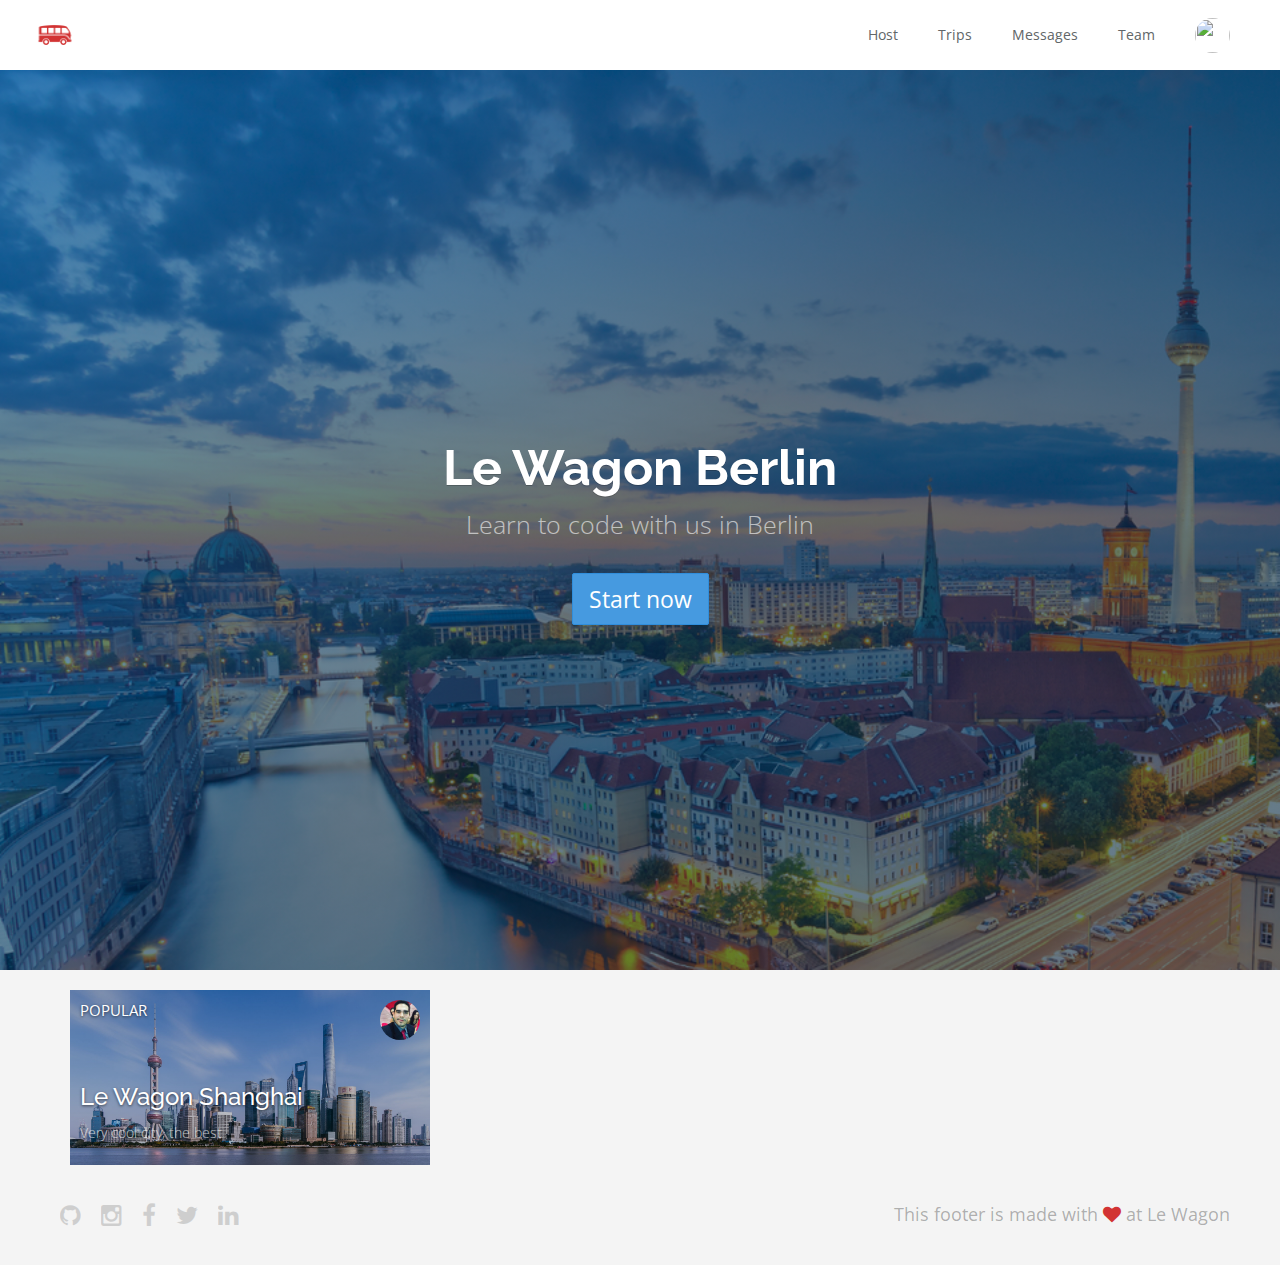
==== index.html @ 36b6e7e4 "Automated commit at 2018-03-19 16:22:30 UTC by middleman-deploy 2.0.0-alpha" ====
<!doctype html>
<html>
  <head>
    <meta charset="utf-8">
    <meta http-equiv="x-ua-compatible" content="ie=edge">
    <meta name="viewport"
          content="width=device-width, initial-scale=1, shrink-to-fit=no">
    <!-- Use the title from a page's frontmatter if it has one -->
    <title>Le Wagon - Middleman</title>
    <link href="stylesheets/application-3d5e35a4.css" rel="stylesheet" />
    <script src="javascripts/application-93de88c9.js"></script>
    <link href="images/favicon-f15af148.png" rel="icon" type="image/png" />
  </head>
  <body>
    <div class="navbar-wagon">
  <!-- Logo -->
  <a href="/" class="navbar-wagon-brand">
    <img src="images/logo-acc9c0ec.png" alt="logo" />
  </a>

  <!-- Right Navigation -->
  <div class="navbar-wagon-right hidden-xs hidden-sm">

    <a href="host.html" class="navbar-wagon-item navbar-wagon-link">Host</a>
    <a href="trips.html" class="navbar-wagon-item navbar-wagon-link">Trips</a>
    <a href="messages.html" class="navbar-wagon-item navbar-wagon-link">Messages</a>
    <a href="team.html" class="navbar-wagon-item navbar-wagon-link">Team</a>


    <!-- Profile picture with dropdown list -->
    <div class="navbar-wagon-item">
      <div class="dropdown">
        <img src="https://kitt.lewagon.com/placeholder/users/ssaunier" class="avatar dropdown-toggle" id="navbar-wagon-menu" data-toggle="dropdown">
        <ul class="dropdown-menu dropdown-menu-right navbar-wagon-dropdown-menu">
          <li><a href="#">Profile</a></li>
          <li><a href="#">Dashboard</a></li>
          <li><a href="#">Log Out</a></li>
        </ul>
      </div>
    </div>
  </div>

  <!-- Dropdown appearing on mobile only -->
  <div class="navbar-wagon-item hidden-md hidden-lg">
    <div class="dropdown">
      <i class="fa fa-bars dropdown-toggle" data-toggle="dropdown"></i>
      <ul class="dropdown-menu dropdown-menu-right navbar-wagon-dropdown-menu">
        <li><a href="host.html">Host</a></li>
        <li><a href="trips.html">Trips</a></li>
        <li><a href="messages.html">Messagese</a></li>
        <li><a href="team.html">Team</a></li>
      </ul>
    </div>
  </div>
</div>


    <!-- <div id="home">
  <div class="home-content">
    <img src="images/logo-acc9c0ec.png" width="200" alt="Logo" />
    <p>
      Middleman is now running!
    </p>
    <p class="about">
      <a href="about.html">More about this template</a>
    </p>
  </div>
</div> -->

<div class="banner" style="background-image: linear-gradient(-225deg, rgba(0,101,168,0.6) 0%, rgba(0,36,61,0.6) 50%), url(images/berlin-385bf3e8.jpeg);">
  <div class="banner-content">
    <h1>Le Wagon Berlin</h1>
    <p>Learn to code with us in Berlin</p>
    <a class="btn btn-primary btn-lg">Start now</a>
  </div>
</div>


<div class="container">
  <div class="row">
    <div class="col-xs-12 col-sm-4">
      <!-- insert <div class="card"> -->
        <div class="card" style="background-image: linear-gradient(rgba(0,0,0,0.3), rgba(0,0,0,0.2)), url(images/shanghai-4f4babae.jpeg);">
          <div class="card-category">Popular</div>
          <div class="card-description">
            <h2>Le Wagon Shanghai</h2>
            <p>Very cool city, the best</p>
          </div>
          <img src="images/allan-ed77f5d7.jpeg" class="card-user" alt="Allan" />
          <a class="card-link" href="#" ></a>
        </div>


      </div>

        </div>
      </div>


    <div class="footer">
  <div class="footer-links">
    <a href="#"><i class="fa fa-github"></i></a>
    <a href="#"><i class="fa fa-instagram"></i></a>
    <a href="#"><i class="fa fa-facebook"></i></a>
    <a href="#"><i class="fa fa-twitter"></i></a>
    <a href="#"><i class="fa fa-linkedin"></i></a>
  </div>
  <div class="footer-copyright">
    This footer is made with <i class="fa fa-heart"></i> at Le Wagon
  </div>
</div>


  </body>
</html>
---- stylesheets/application-3d5e35a4.css ----
@import url("https://fonts.googleapis.com/css?family=Open+Sans:400,300,700|Raleway:400,100,300,700,500");/*!
 * Bootstrap v3.3.7 (http://getbootstrap.com)
 * Copyright 2011-2016 Twitter, Inc.
 * Licensed under MIT (https://github.com/twbs/bootstrap/blob/master/LICENSE)
 *//*! normalize.css v3.0.3 | MIT License | github.com/necolas/normalize.css */html{font-family:sans-serif;-ms-text-size-adjust:100%;-webkit-text-size-adjust:100%}body{margin:0}article,aside,details,figcaption,figure,footer,header,hgroup,main,menu,nav,section,summary{display:block}audio,canvas,progress,video{display:inline-block;vertical-align:baseline}audio:not([controls]){display:none;height:0}[hidden],template{display:none}a{background-color:transparent}a:active,a:hover{outline:0}abbr[title]{border-bottom:1px dotted}b,strong{font-weight:bold}dfn{font-style:italic}h1{font-size:2em;margin:0.67em 0}mark{background:#ff0;color:#000}small{font-size:80%}sub,sup{font-size:75%;line-height:0;position:relative;vertical-align:baseline}sup{top:-0.5em}sub{bottom:-0.25em}img{border:0}svg:not(:root){overflow:hidden}figure{margin:1em 40px}hr{-webkit-box-sizing:content-box;box-sizing:content-box;height:0}pre{overflow:auto}code,kbd,pre,samp{font-family:monospace, monospace;font-size:1em}button,input,optgroup,select,textarea{color:inherit;font:inherit;margin:0}button{overflow:visible}button,select{text-transform:none}button,html input[type="button"],input[type="reset"],input[type="submit"]{-webkit-appearance:button;cursor:pointer}button[disabled],html input[disabled]{cursor:default}button::-moz-focus-inner,input::-moz-focus-inner{border:0;padding:0}input{line-height:normal}input[type="checkbox"],input[type="radio"]{-webkit-box-sizing:border-box;box-sizing:border-box;padding:0}input[type="number"]::-webkit-inner-spin-button,input[type="number"]::-webkit-outer-spin-button{height:auto}input[type="search"]{-webkit-appearance:textfield;-webkit-box-sizing:content-box;box-sizing:content-box}input[type="search"]::-webkit-search-cancel-button,input[type="search"]::-webkit-search-decoration{-webkit-appearance:none}fieldset{border:1px solid #c0c0c0;margin:0 2px;padding:0.35em 0.625em 0.75em}legend{border:0;padding:0}textarea{overflow:auto}optgroup{font-weight:bold}table{border-collapse:collapse;border-spacing:0}td,th{padding:0}/*! Source: https://github.com/h5bp/html5-boilerplate/blob/master/src/css/main.css */@media print{*,*:before,*:after{background:transparent !important;color:#000 !important;-webkit-box-shadow:none !important;box-shadow:none !important;text-shadow:none !important}a,a:visited{text-decoration:underline}a[href]:after{content:" (" attr(href) ")"}abbr[title]:after{content:" (" attr(title) ")"}a[href^="#"]:after,a[href^="javascript:"]:after{content:""}pre,blockquote{border:1px solid #999;page-break-inside:avoid}thead{display:table-header-group}tr,img{page-break-inside:avoid}img{max-width:100% !important}p,h2,h3{orphans:3;widows:3}h2,h3{page-break-after:avoid}.navbar{display:none}.btn>.caret,.dropup>.btn>.caret{border-top-color:#000 !important}.label{border:1px solid #000}.table{border-collapse:collapse !important}.table td,.table th{background-color:#fff !important}.table-bordered th,.table-bordered td{border:1px solid #ddd !important}}@font-face{font-family:'Glyphicons Halflings';src:url("../assets/bootstrap/glyphicons-halflings-regular-86b6f62b.eot");src:url("../assets/bootstrap/glyphicons-halflings-regular-86b6f62b.eot?#iefix") format("embedded-opentype"),url("../assets/bootstrap/glyphicons-halflings-regular-ca35b697.woff2") format("woff2"),url("../assets/bootstrap/glyphicons-halflings-regular-278e49a8.woff") format("woff"),url("../assets/bootstrap/glyphicons-halflings-regular-44bc1850.ttf") format("truetype"),url("../assets/bootstrap/glyphicons-halflings-regular-de51a849.svg#glyphicons_halflingsregular") format("svg")}.glyphicon{position:relative;top:1px;display:inline-block;font-family:'Glyphicons Halflings';font-style:normal;font-weight:normal;line-height:1;-webkit-font-smoothing:antialiased;-moz-osx-font-smoothing:grayscale}.glyphicon-asterisk:before{content:"\002a"}.glyphicon-plus:before{content:"\002b"}.glyphicon-euro:before,.glyphicon-eur:before{content:"\20ac"}.glyphicon-minus:before{content:"\2212"}.glyphicon-cloud:before{content:"\2601"}.glyphicon-envelope:before{content:"\2709"}.glyphicon-pencil:before{content:"\270f"}.glyphicon-glass:before{content:"\e001"}.glyphicon-music:before{content:"\e002"}.glyphicon-search:before{content:"\e003"}.glyphicon-heart:before{content:"\e005"}.glyphicon-star:before{content:"\e006"}.glyphicon-star-empty:before{content:"\e007"}.glyphicon-user:before{content:"\e008"}.glyphicon-film:before{content:"\e009"}.glyphicon-th-large:before{content:"\e010"}.glyphicon-th:before{content:"\e011"}.glyphicon-th-list:before{content:"\e012"}.glyphicon-ok:before{content:"\e013"}.glyphicon-remove:before{content:"\e014"}.glyphicon-zoom-in:before{content:"\e015"}.glyphicon-zoom-out:before{content:"\e016"}.glyphicon-off:before{content:"\e017"}.glyphicon-signal:before{content:"\e018"}.glyphicon-cog:before{content:"\e019"}.glyphicon-trash:before{content:"\e020"}.glyphicon-home:before{content:"\e021"}.glyphicon-file:before{content:"\e022"}.glyphicon-time:before{content:"\e023"}.glyphicon-road:before{content:"\e024"}.glyphicon-download-alt:before{content:"\e025"}.glyphicon-download:before{content:"\e026"}.glyphicon-upload:before{content:"\e027"}.glyphicon-inbox:before{content:"\e028"}.glyphicon-play-circle:before{content:"\e029"}.glyphicon-repeat:before{content:"\e030"}.glyphicon-refresh:before{content:"\e031"}.glyphicon-list-alt:before{content:"\e032"}.glyphicon-lock:before{content:"\e033"}.glyphicon-flag:before{content:"\e034"}.glyphicon-headphones:before{content:"\e035"}.glyphicon-volume-off:before{content:"\e036"}.glyphicon-volume-down:before{content:"\e037"}.glyphicon-volume-up:before{content:"\e038"}.glyphicon-qrcode:before{content:"\e039"}.glyphicon-barcode:before{content:"\e040"}.glyphicon-tag:before{content:"\e041"}.glyphicon-tags:before{content:"\e042"}.glyphicon-book:before{content:"\e043"}.glyphicon-bookmark:before{content:"\e044"}.glyphicon-print:before{content:"\e045"}.glyphicon-camera:before{content:"\e046"}.glyphicon-font:before{content:"\e047"}.glyphicon-bold:before{content:"\e048"}.glyphicon-italic:before{content:"\e049"}.glyphicon-text-height:before{content:"\e050"}.glyphicon-text-width:before{content:"\e051"}.glyphicon-align-left:before{content:"\e052"}.glyphicon-align-center:before{content:"\e053"}.glyphicon-align-right:before{content:"\e054"}.glyphicon-align-justify:before{content:"\e055"}.glyphicon-list:before{content:"\e056"}.glyphicon-indent-left:before{content:"\e057"}.glyphicon-indent-right:before{content:"\e058"}.glyphicon-facetime-video:before{content:"\e059"}.glyphicon-picture:before{content:"\e060"}.glyphicon-map-marker:before{content:"\e062"}.glyphicon-adjust:before{content:"\e063"}.glyphicon-tint:before{content:"\e064"}.glyphicon-edit:before{content:"\e065"}.glyphicon-share:before{content:"\e066"}.glyphicon-check:before{content:"\e067"}.glyphicon-move:before{content:"\e068"}.glyphicon-step-backward:before{content:"\e069"}.glyphicon-fast-backward:before{content:"\e070"}.glyphicon-backward:before{content:"\e071"}.glyphicon-play:before{content:"\e072"}.glyphicon-pause:before{content:"\e073"}.glyphicon-stop:before{content:"\e074"}.glyphicon-forward:before{content:"\e075"}.glyphicon-fast-forward:before{content:"\e076"}.glyphicon-step-forward:before{content:"\e077"}.glyphicon-eject:before{content:"\e078"}.glyphicon-chevron-left:before{content:"\e079"}.glyphicon-chevron-right:before{content:"\e080"}.glyphicon-plus-sign:before{content:"\e081"}.glyphicon-minus-sign:before{content:"\e082"}.glyphicon-remove-sign:before{content:"\e083"}.glyphicon-ok-sign:before{content:"\e084"}.glyphicon-question-sign:before{content:"\e085"}.glyphicon-info-sign:before{content:"\e086"}.glyphicon-screenshot:before{content:"\e087"}.glyphicon-remove-circle:before{content:"\e088"}.glyphicon-ok-circle:before{content:"\e089"}.glyphicon-ban-circle:before{content:"\e090"}.glyphicon-arrow-left:before{content:"\e091"}.glyphicon-arrow-right:before{content:"\e092"}.glyphicon-arrow-up:before{content:"\e093"}.glyphicon-arrow-down:before{content:"\e094"}.glyphicon-share-alt:before{content:"\e095"}.glyphicon-resize-full:before{content:"\e096"}.glyphicon-resize-small:before{content:"\e097"}.glyphicon-exclamation-sign:before{content:"\e101"}.glyphicon-gift:before{content:"\e102"}.glyphicon-leaf:before{content:"\e103"}.glyphicon-fire:before{content:"\e104"}.glyphicon-eye-open:before{content:"\e105"}.glyphicon-eye-close:before{content:"\e106"}.glyphicon-warning-sign:before{content:"\e107"}.glyphicon-plane:before{content:"\e108"}.glyphicon-calendar:before{content:"\e109"}.glyphicon-random:before{content:"\e110"}.glyphicon-comment:before{content:"\e111"}.glyphicon-magnet:before{content:"\e112"}.glyphicon-chevron-up:before{content:"\e113"}.glyphicon-chevron-down:before{content:"\e114"}.glyphicon-retweet:before{content:"\e115"}.glyphicon-shopping-cart:before{content:"\e116"}.glyphicon-folder-close:before{content:"\e117"}.glyphicon-folder-open:before{content:"\e118"}.glyphicon-resize-vertical:before{content:"\e119"}.glyphicon-resize-horizontal:before{content:"\e120"}.glyphicon-hdd:before{content:"\e121"}.glyphicon-bullhorn:before{content:"\e122"}.glyphicon-bell:before{content:"\e123"}.glyphicon-certificate:before{content:"\e124"}.glyphicon-thumbs-up:before{content:"\e125"}.glyphicon-thumbs-down:before{content:"\e126"}.glyphicon-hand-right:before{content:"\e127"}.glyphicon-hand-left:before{content:"\e128"}.glyphicon-hand-up:before{content:"\e129"}.glyphicon-hand-down:before{content:"\e130"}.glyphicon-circle-arrow-right:before{content:"\e131"}.glyphicon-circle-arrow-left:before{content:"\e132"}.glyphicon-circle-arrow-up:before{content:"\e133"}.glyphicon-circle-arrow-down:before{content:"\e134"}.glyphicon-globe:before{content:"\e135"}.glyphicon-wrench:before{content:"\e136"}.glyphicon-tasks:before{content:"\e137"}.glyphicon-filter:before{content:"\e138"}.glyphicon-briefcase:before{content:"\e139"}.glyphicon-fullscreen:before{content:"\e140"}.glyphicon-dashboard:before{content:"\e141"}.glyphicon-paperclip:before{content:"\e142"}.glyphicon-heart-empty:before{content:"\e143"}.glyphicon-link:before{content:"\e144"}.glyphicon-phone:before{content:"\e145"}.glyphicon-pushpin:before{content:"\e146"}.glyphicon-usd:before{content:"\e148"}.glyphicon-gbp:before{content:"\e149"}.glyphicon-sort:before{content:"\e150"}.glyphicon-sort-by-alphabet:before{content:"\e151"}.glyphicon-sort-by-alphabet-alt:before{content:"\e152"}.glyphicon-sort-by-order:before{content:"\e153"}.glyphicon-sort-by-order-alt:before{content:"\e154"}.glyphicon-sort-by-attributes:before{content:"\e155"}.glyphicon-sort-by-attributes-alt:before{content:"\e156"}.glyphicon-unchecked:before{content:"\e157"}.glyphicon-expand:before{content:"\e158"}.glyphicon-collapse-down:before{content:"\e159"}.glyphicon-collapse-up:before{content:"\e160"}.glyphicon-log-in:before{content:"\e161"}.glyphicon-flash:before{content:"\e162"}.glyphicon-log-out:before{content:"\e163"}.glyphicon-new-window:before{content:"\e164"}.glyphicon-record:before{content:"\e165"}.glyphicon-save:before{content:"\e166"}.glyphicon-open:before{content:"\e167"}.glyphicon-saved:before{content:"\e168"}.glyphicon-import:before{content:"\e169"}.glyphicon-export:before{content:"\e170"}.glyphicon-send:before{content:"\e171"}.glyphicon-floppy-disk:before{content:"\e172"}.glyphicon-floppy-saved:before{content:"\e173"}.glyphicon-floppy-remove:before{content:"\e174"}.glyphicon-floppy-save:before{content:"\e175"}.glyphicon-floppy-open:before{content:"\e176"}.glyphicon-credit-card:before{content:"\e177"}.glyphicon-transfer:before{content:"\e178"}.glyphicon-cutlery:before{content:"\e179"}.glyphicon-header:before{content:"\e180"}.glyphicon-compressed:before{content:"\e181"}.glyphicon-earphone:before{content:"\e182"}.glyphicon-phone-alt:before{content:"\e183"}.glyphicon-tower:before{content:"\e184"}.glyphicon-stats:before{content:"\e185"}.glyphicon-sd-video:before{content:"\e186"}.glyphicon-hd-video:before{content:"\e187"}.glyphicon-subtitles:before{content:"\e188"}.glyphicon-sound-stereo:before{content:"\e189"}.glyphicon-sound-dolby:before{content:"\e190"}.glyphicon-sound-5-1:before{content:"\e191"}.glyphicon-sound-6-1:before{content:"\e192"}.glyphicon-sound-7-1:before{content:"\e193"}.glyphicon-copyright-mark:before{content:"\e194"}.glyphicon-registration-mark:before{content:"\e195"}.glyphicon-cloud-download:before{content:"\e197"}.glyphicon-cloud-upload:before{content:"\e198"}.glyphicon-tree-conifer:before{content:"\e199"}.glyphicon-tree-deciduous:before{content:"\e200"}.glyphicon-cd:before{content:"\e201"}.glyphicon-save-file:before{content:"\e202"}.glyphicon-open-file:before{content:"\e203"}.glyphicon-level-up:before{content:"\e204"}.glyphicon-copy:before{content:"\e205"}.glyphicon-paste:before{content:"\e206"}.glyphicon-alert:before{content:"\e209"}.glyphicon-equalizer:before{content:"\e210"}.glyphicon-king:before{content:"\e211"}.glyphicon-queen:before{content:"\e212"}.glyphicon-pawn:before{content:"\e213"}.glyphicon-bishop:before{content:"\e214"}.glyphicon-knight:before{content:"\e215"}.glyphicon-baby-formula:before{content:"\e216"}.glyphicon-tent:before{content:"\26fa"}.glyphicon-blackboard:before{content:"\e218"}.glyphicon-bed:before{content:"\e219"}.glyphicon-apple:before{content:"\f8ff"}.glyphicon-erase:before{content:"\e221"}.glyphicon-hourglass:before{content:"\231b"}.glyphicon-lamp:before{content:"\e223"}.glyphicon-duplicate:before{content:"\e224"}.glyphicon-piggy-bank:before{content:"\e225"}.glyphicon-scissors:before{content:"\e226"}.glyphicon-bitcoin:before{content:"\e227"}.glyphicon-btc:before{content:"\e227"}.glyphicon-xbt:before{content:"\e227"}.glyphicon-yen:before{content:"\00a5"}.glyphicon-jpy:before{content:"\00a5"}.glyphicon-ruble:before{content:"\20bd"}.glyphicon-rub:before{content:"\20bd"}.glyphicon-scale:before{content:"\e230"}.glyphicon-ice-lolly:before{content:"\e231"}.glyphicon-ice-lolly-tasted:before{content:"\e232"}.glyphicon-education:before{content:"\e233"}.glyphicon-option-horizontal:before{content:"\e234"}.glyphicon-option-vertical:before{content:"\e235"}.glyphicon-menu-hamburger:before{content:"\e236"}.glyphicon-modal-window:before{content:"\e237"}.glyphicon-oil:before{content:"\e238"}.glyphicon-grain:before{content:"\e239"}.glyphicon-sunglasses:before{content:"\e240"}.glyphicon-text-size:before{content:"\e241"}.glyphicon-text-color:before{content:"\e242"}.glyphicon-text-background:before{content:"\e243"}.glyphicon-object-align-top:before{content:"\e244"}.glyphicon-object-align-bottom:before{content:"\e245"}.glyphicon-object-align-horizontal:before{content:"\e246"}.glyphicon-object-align-left:before{content:"\e247"}.glyphicon-object-align-vertical:before{content:"\e248"}.glyphicon-object-align-right:before{content:"\e249"}.glyphicon-triangle-right:before{content:"\e250"}.glyphicon-triangle-left:before{content:"\e251"}.glyphicon-triangle-bottom:before{content:"\e252"}.glyphicon-triangle-top:before{content:"\e253"}.glyphicon-console:before{content:"\e254"}.glyphicon-superscript:before{content:"\e255"}.glyphicon-subscript:before{content:"\e256"}.glyphicon-menu-left:before{content:"\e257"}.glyphicon-menu-right:before{content:"\e258"}.glyphicon-menu-down:before{content:"\e259"}.glyphicon-menu-up:before{content:"\e260"}*{-webkit-box-sizing:border-box;box-sizing:border-box}*:before,*:after{-webkit-box-sizing:border-box;box-sizing:border-box}html{font-size:10px;-webkit-tap-highlight-color:transparent}body{font-family:"Open Sans", "Helvetica", "sans-serif";font-size:18px;line-height:1.42857143;color:#333333;background-color:#F4F4F4}input,button,select,textarea{font-family:inherit;font-size:inherit;line-height:inherit}a{color:#469AE0;text-decoration:none}a:hover,a:focus{color:#1f74ba;text-decoration:underline}a:focus{outline:5px auto -webkit-focus-ring-color;outline-offset:-2px}figure{margin:0}img{vertical-align:middle}.img-responsive{display:block;max-width:100%;height:auto}.img-rounded{border-radius:2px}.img-thumbnail{padding:4px;line-height:1.42857143;background-color:#F4F4F4;border:1px solid #ddd;border-radius:2px;-webkit-transition:all 0.2s ease-in-out;transition:all 0.2s ease-in-out;display:inline-block;max-width:100%;height:auto}.img-circle{border-radius:50%}hr{margin-top:25px;margin-bottom:25px;border:0;border-top:1px solid #eeeeee}.sr-only{position:absolute;width:1px;height:1px;margin:-1px;padding:0;overflow:hidden;clip:rect(0, 0, 0, 0);border:0}.sr-only-focusable:active,.sr-only-focusable:focus{position:static;width:auto;height:auto;margin:0;overflow:visible;clip:auto}[role="button"]{cursor:pointer}h1,h2,h3,h4,h5,h6,.h1,.h2,.h3,.h4,.h5,.h6{font-family:"Raleway", "Helvetica", "sans-serif";font-weight:500;line-height:1.1;color:inherit}h1 small,h1 .small,h2 small,h2 .small,h3 small,h3 .small,h4 small,h4 .small,h5 small,h5 .small,h6 small,h6 .small,.h1 small,.h1 .small,.h2 small,.h2 .small,.h3 small,.h3 .small,.h4 small,.h4 .small,.h5 small,.h5 .small,.h6 small,.h6 .small{font-weight:normal;line-height:1;color:#777777}h1,.h1,h2,.h2,h3,.h3{margin-top:25px;margin-bottom:12.5px}h1 small,h1 .small,.h1 small,.h1 .small,h2 small,h2 .small,.h2 small,.h2 .small,h3 small,h3 .small,.h3 small,.h3 .small{font-size:65%}h4,.h4,h5,.h5,h6,.h6{margin-top:12.5px;margin-bottom:12.5px}h4 small,h4 .small,.h4 small,.h4 .small,h5 small,h5 .small,.h5 small,.h5 .small,h6 small,h6 .small,.h6 small,.h6 .small{font-size:75%}h1,.h1{font-size:46px}h2,.h2{font-size:38px}h3,.h3{font-size:31px}h4,.h4{font-size:23px}h5,.h5{font-size:18px}h6,.h6{font-size:16px}p{margin:0 0 12.5px}.lead{margin-bottom:25px;font-size:20px;font-weight:300;line-height:1.4}@media (min-width: 768px){.lead{font-size:27px}}small,.small{font-size:88%}mark,.mark{background-color:#fcf8e3;padding:.2em}.text-left{text-align:left}.text-right{text-align:right}.text-center{text-align:center}.text-justify{text-align:justify}.text-nowrap{white-space:nowrap}.text-lowercase{text-transform:lowercase}.text-uppercase,.initialism{text-transform:uppercase}.text-capitalize{text-transform:capitalize}.text-muted{color:#777777}.text-primary{color:#469AE0}a.text-primary:hover,a.text-primary:focus{color:#2381d0}.text-success{color:#3c763d}a.text-success:hover,a.text-success:focus{color:#2b542c}.text-info{color:#31708f}a.text-info:hover,a.text-info:focus{color:#245269}.text-warning{color:#8a6d3b}a.text-warning:hover,a.text-warning:focus{color:#66512c}.text-danger{color:#a94442}a.text-danger:hover,a.text-danger:focus{color:#843534}.bg-primary{color:#fff}.bg-primary{background-color:#469AE0}a.bg-primary:hover,a.bg-primary:focus{background-color:#2381d0}.bg-success{background-color:#dff0d8}a.bg-success:hover,a.bg-success:focus{background-color:#c1e2b3}.bg-info{background-color:#d9edf7}a.bg-info:hover,a.bg-info:focus{background-color:#afd9ee}.bg-warning{background-color:#fcf8e3}a.bg-warning:hover,a.bg-warning:focus{background-color:#f7ecb5}.bg-danger{background-color:#f2dede}a.bg-danger:hover,a.bg-danger:focus{background-color:#e4b9b9}.page-header{padding-bottom:11.5px;margin:50px 0 25px;border-bottom:1px solid #eeeeee}ul,ol{margin-top:0;margin-bottom:12.5px}ul ul,ul ol,ol ul,ol ol{margin-bottom:0}.list-unstyled{padding-left:0;list-style:none}.list-inline{padding-left:0;list-style:none;margin-left:-5px}.list-inline>li{display:inline-block;padding-left:5px;padding-right:5px}dl{margin-top:0;margin-bottom:25px}dt,dd{line-height:1.42857143}dt{font-weight:bold}dd{margin-left:0}.dl-horizontal dd:before,.dl-horizontal dd:after{content:" ";display:table}.dl-horizontal dd:after{clear:both}@media (min-width: 768px){.dl-horizontal dt{float:left;width:160px;clear:left;text-align:right;overflow:hidden;text-overflow:ellipsis;white-space:nowrap}.dl-horizontal dd{margin-left:180px}}abbr[title],abbr[data-original-title]{cursor:help;border-bottom:1px dotted #777777}.initialism{font-size:90%}blockquote{padding:12.5px 25px;margin:0 0 25px;font-size:22.5px;border-left:5px solid #eeeeee}blockquote p:last-child,blockquote ul:last-child,blockquote ol:last-child{margin-bottom:0}blockquote footer,blockquote small,blockquote .small{display:block;font-size:80%;line-height:1.42857143;color:#777777}blockquote footer:before,blockquote small:before,blockquote .small:before{content:'\2014 \00A0'}.blockquote-reverse,blockquote.pull-right{padding-right:15px;padding-left:0;border-right:5px solid #eeeeee;border-left:0;text-align:right}.blockquote-reverse footer:before,.blockquote-reverse small:before,.blockquote-reverse .small:before,blockquote.pull-right footer:before,blockquote.pull-right small:before,blockquote.pull-right .small:before{content:''}.blockquote-reverse footer:after,.blockquote-reverse small:after,.blockquote-reverse .small:after,blockquote.pull-right footer:after,blockquote.pull-right small:after,blockquote.pull-right .small:after{content:'\00A0 \2014'}address{margin-bottom:25px;font-style:normal;line-height:1.42857143}code,kbd,pre,samp{font-family:Menlo, Monaco, Consolas, "Courier New", monospace}code{padding:2px 4px;font-size:90%;color:#c7254e;background-color:#f9f2f4;border-radius:2px}kbd{padding:2px 4px;font-size:90%;color:#fff;background-color:#333;border-radius:2px;-webkit-box-shadow:inset 0 -1px 0 rgba(0,0,0,0.25);box-shadow:inset 0 -1px 0 rgba(0,0,0,0.25)}kbd kbd{padding:0;font-size:100%;font-weight:bold;-webkit-box-shadow:none;box-shadow:none}pre{display:block;padding:12px;margin:0 0 12.5px;font-size:17px;line-height:1.42857143;word-break:break-all;word-wrap:break-word;color:#333333;background-color:#f5f5f5;border:1px solid #ccc;border-radius:2px}pre code{padding:0;font-size:inherit;color:inherit;white-space:pre-wrap;background-color:transparent;border-radius:0}.pre-scrollable{max-height:340px;overflow-y:scroll}.container{margin-right:auto;margin-left:auto;padding-left:15px;padding-right:15px}.container:before,.container:after{content:" ";display:table}.container:after{clear:both}@media (min-width: 768px){.container{width:750px}}@media (min-width: 992px){.container{width:970px}}@media (min-width: 1200px){.container{width:1170px}}.container-fluid{margin-right:auto;margin-left:auto;padding-left:15px;padding-right:15px}.container-fluid:before,.container-fluid:after{content:" ";display:table}.container-fluid:after{clear:both}.row{margin-left:-15px;margin-right:-15px}.row:before,.row:after{content:" ";display:table}.row:after{clear:both}.col-xs-1,.col-sm-1,.col-md-1,.col-lg-1,.col-xs-2,.col-sm-2,.col-md-2,.col-lg-2,.col-xs-3,.col-sm-3,.col-md-3,.col-lg-3,.col-xs-4,.col-sm-4,.col-md-4,.col-lg-4,.col-xs-5,.col-sm-5,.col-md-5,.col-lg-5,.col-xs-6,.col-sm-6,.col-md-6,.col-lg-6,.col-xs-7,.col-sm-7,.col-md-7,.col-lg-7,.col-xs-8,.col-sm-8,.col-md-8,.col-lg-8,.col-xs-9,.col-sm-9,.col-md-9,.col-lg-9,.col-xs-10,.col-sm-10,.col-md-10,.col-lg-10,.col-xs-11,.col-sm-11,.col-md-11,.col-lg-11,.col-xs-12,.col-sm-12,.col-md-12,.col-lg-12{position:relative;min-height:1px;padding-left:15px;padding-right:15px}.col-xs-1,.col-xs-2,.col-xs-3,.col-xs-4,.col-xs-5,.col-xs-6,.col-xs-7,.col-xs-8,.col-xs-9,.col-xs-10,.col-xs-11,.col-xs-12{float:left}.col-xs-1{width:8.33333333%}.col-xs-2{width:16.66666667%}.col-xs-3{width:25%}.col-xs-4{width:33.33333333%}.col-xs-5{width:41.66666667%}.col-xs-6{width:50%}.col-xs-7{width:58.33333333%}.col-xs-8{width:66.66666667%}.col-xs-9{width:75%}.col-xs-10{width:83.33333333%}.col-xs-11{width:91.66666667%}.col-xs-12{width:100%}.col-xs-pull-0{right:auto}.col-xs-pull-1{right:8.33333333%}.col-xs-pull-2{right:16.66666667%}.col-xs-pull-3{right:25%}.col-xs-pull-4{right:33.33333333%}.col-xs-pull-5{right:41.66666667%}.col-xs-pull-6{right:50%}.col-xs-pull-7{right:58.33333333%}.col-xs-pull-8{right:66.66666667%}.col-xs-pull-9{right:75%}.col-xs-pull-10{right:83.33333333%}.col-xs-pull-11{right:91.66666667%}.col-xs-pull-12{right:100%}.col-xs-push-0{left:auto}.col-xs-push-1{left:8.33333333%}.col-xs-push-2{left:16.66666667%}.col-xs-push-3{left:25%}.col-xs-push-4{left:33.33333333%}.col-xs-push-5{left:41.66666667%}.col-xs-push-6{left:50%}.col-xs-push-7{left:58.33333333%}.col-xs-push-8{left:66.66666667%}.col-xs-push-9{left:75%}.col-xs-push-10{left:83.33333333%}.col-xs-push-11{left:91.66666667%}.col-xs-push-12{left:100%}.col-xs-offset-0{margin-left:0%}.col-xs-offset-1{margin-left:8.33333333%}.col-xs-offset-2{margin-left:16.66666667%}.col-xs-offset-3{margin-left:25%}.col-xs-offset-4{margin-left:33.33333333%}.col-xs-offset-5{margin-left:41.66666667%}.col-xs-offset-6{margin-left:50%}.col-xs-offset-7{margin-left:58.33333333%}.col-xs-offset-8{margin-left:66.66666667%}.col-xs-offset-9{margin-left:75%}.col-xs-offset-10{margin-left:83.33333333%}.col-xs-offset-11{margin-left:91.66666667%}.col-xs-offset-12{margin-left:100%}@media (min-width: 768px){.col-sm-1,.col-sm-2,.col-sm-3,.col-sm-4,.col-sm-5,.col-sm-6,.col-sm-7,.col-sm-8,.col-sm-9,.col-sm-10,.col-sm-11,.col-sm-12{float:left}.col-sm-1{width:8.33333333%}.col-sm-2{width:16.66666667%}.col-sm-3{width:25%}.col-sm-4{width:33.33333333%}.col-sm-5{width:41.66666667%}.col-sm-6{width:50%}.col-sm-7{width:58.33333333%}.col-sm-8{width:66.66666667%}.col-sm-9{width:75%}.col-sm-10{width:83.33333333%}.col-sm-11{width:91.66666667%}.col-sm-12{width:100%}.col-sm-pull-0{right:auto}.col-sm-pull-1{right:8.33333333%}.col-sm-pull-2{right:16.66666667%}.col-sm-pull-3{right:25%}.col-sm-pull-4{right:33.33333333%}.col-sm-pull-5{right:41.66666667%}.col-sm-pull-6{right:50%}.col-sm-pull-7{right:58.33333333%}.col-sm-pull-8{right:66.66666667%}.col-sm-pull-9{right:75%}.col-sm-pull-10{right:83.33333333%}.col-sm-pull-11{right:91.66666667%}.col-sm-pull-12{right:100%}.col-sm-push-0{left:auto}.col-sm-push-1{left:8.33333333%}.col-sm-push-2{left:16.66666667%}.col-sm-push-3{left:25%}.col-sm-push-4{left:33.33333333%}.col-sm-push-5{left:41.66666667%}.col-sm-push-6{left:50%}.col-sm-push-7{left:58.33333333%}.col-sm-push-8{left:66.66666667%}.col-sm-push-9{left:75%}.col-sm-push-10{left:83.33333333%}.col-sm-push-11{left:91.66666667%}.col-sm-push-12{left:100%}.col-sm-offset-0{margin-left:0%}.col-sm-offset-1{margin-left:8.33333333%}.col-sm-offset-2{margin-left:16.66666667%}.col-sm-offset-3{margin-left:25%}.col-sm-offset-4{margin-left:33.33333333%}.col-sm-offset-5{margin-left:41.66666667%}.col-sm-offset-6{margin-left:50%}.col-sm-offset-7{margin-left:58.33333333%}.col-sm-offset-8{margin-left:66.66666667%}.col-sm-offset-9{margin-left:75%}.col-sm-offset-10{margin-left:83.33333333%}.col-sm-offset-11{margin-left:91.66666667%}.col-sm-offset-12{margin-left:100%}}@media (min-width: 992px){.col-md-1,.col-md-2,.col-md-3,.col-md-4,.col-md-5,.col-md-6,.col-md-7,.col-md-8,.col-md-9,.col-md-10,.col-md-11,.col-md-12{float:left}.col-md-1{width:8.33333333%}.col-md-2{width:16.66666667%}.col-md-3{width:25%}.col-md-4{width:33.33333333%}.col-md-5{width:41.66666667%}.col-md-6{width:50%}.col-md-7{width:58.33333333%}.col-md-8{width:66.66666667%}.col-md-9{width:75%}.col-md-10{width:83.33333333%}.col-md-11{width:91.66666667%}.col-md-12{width:100%}.col-md-pull-0{right:auto}.col-md-pull-1{right:8.33333333%}.col-md-pull-2{right:16.66666667%}.col-md-pull-3{right:25%}.col-md-pull-4{right:33.33333333%}.col-md-pull-5{right:41.66666667%}.col-md-pull-6{right:50%}.col-md-pull-7{right:58.33333333%}.col-md-pull-8{right:66.66666667%}.col-md-pull-9{right:75%}.col-md-pull-10{right:83.33333333%}.col-md-pull-11{right:91.66666667%}.col-md-pull-12{right:100%}.col-md-push-0{left:auto}.col-md-push-1{left:8.33333333%}.col-md-push-2{left:16.66666667%}.col-md-push-3{left:25%}.col-md-push-4{left:33.33333333%}.col-md-push-5{left:41.66666667%}.col-md-push-6{left:50%}.col-md-push-7{left:58.33333333%}.col-md-push-8{left:66.66666667%}.col-md-push-9{left:75%}.col-md-push-10{left:83.33333333%}.col-md-push-11{left:91.66666667%}.col-md-push-12{left:100%}.col-md-offset-0{margin-left:0%}.col-md-offset-1{margin-left:8.33333333%}.col-md-offset-2{margin-left:16.66666667%}.col-md-offset-3{margin-left:25%}.col-md-offset-4{margin-left:33.33333333%}.col-md-offset-5{margin-left:41.66666667%}.col-md-offset-6{margin-left:50%}.col-md-offset-7{margin-left:58.33333333%}.col-md-offset-8{margin-left:66.66666667%}.col-md-offset-9{margin-left:75%}.col-md-offset-10{margin-left:83.33333333%}.col-md-offset-11{margin-left:91.66666667%}.col-md-offset-12{margin-left:100%}}@media (min-width: 1200px){.col-lg-1,.col-lg-2,.col-lg-3,.col-lg-4,.col-lg-5,.col-lg-6,.col-lg-7,.col-lg-8,.col-lg-9,.col-lg-10,.col-lg-11,.col-lg-12{float:left}.col-lg-1{width:8.33333333%}.col-lg-2{width:16.66666667%}.col-lg-3{width:25%}.col-lg-4{width:33.33333333%}.col-lg-5{width:41.66666667%}.col-lg-6{width:50%}.col-lg-7{width:58.33333333%}.col-lg-8{width:66.66666667%}.col-lg-9{width:75%}.col-lg-10{width:83.33333333%}.col-lg-11{width:91.66666667%}.col-lg-12{width:100%}.col-lg-pull-0{right:auto}.col-lg-pull-1{right:8.33333333%}.col-lg-pull-2{right:16.66666667%}.col-lg-pull-3{right:25%}.col-lg-pull-4{right:33.33333333%}.col-lg-pull-5{right:41.66666667%}.col-lg-pull-6{right:50%}.col-lg-pull-7{right:58.33333333%}.col-lg-pull-8{right:66.66666667%}.col-lg-pull-9{right:75%}.col-lg-pull-10{right:83.33333333%}.col-lg-pull-11{right:91.66666667%}.col-lg-pull-12{right:100%}.col-lg-push-0{left:auto}.col-lg-push-1{left:8.33333333%}.col-lg-push-2{left:16.66666667%}.col-lg-push-3{left:25%}.col-lg-push-4{left:33.33333333%}.col-lg-push-5{left:41.66666667%}.col-lg-push-6{left:50%}.col-lg-push-7{left:58.33333333%}.col-lg-push-8{left:66.66666667%}.col-lg-push-9{left:75%}.col-lg-push-10{left:83.33333333%}.col-lg-push-11{left:91.66666667%}.col-lg-push-12{left:100%}.col-lg-offset-0{margin-left:0%}.col-lg-offset-1{margin-left:8.33333333%}.col-lg-offset-2{margin-left:16.66666667%}.col-lg-offset-3{margin-left:25%}.col-lg-offset-4{margin-left:33.33333333%}.col-lg-offset-5{margin-left:41.66666667%}.col-lg-offset-6{margin-left:50%}.col-lg-offset-7{margin-left:58.33333333%}.col-lg-offset-8{margin-left:66.66666667%}.col-lg-offset-9{margin-left:75%}.col-lg-offset-10{margin-left:83.33333333%}.col-lg-offset-11{margin-left:91.66666667%}.col-lg-offset-12{margin-left:100%}}table{background-color:transparent}caption{padding-top:8px;padding-bottom:8px;color:#777777;text-align:left}th{text-align:left}.table{width:100%;max-width:100%;margin-bottom:25px}.table>thead>tr>th,.table>thead>tr>td,.table>tbody>tr>th,.table>tbody>tr>td,.table>tfoot>tr>th,.table>tfoot>tr>td{padding:8px;line-height:1.42857143;vertical-align:top;border-top:1px solid #ddd}.table>thead>tr>th{vertical-align:bottom;border-bottom:2px solid #ddd}.table>caption+thead>tr:first-child>th,.table>caption+thead>tr:first-child>td,.table>colgroup+thead>tr:first-child>th,.table>colgroup+thead>tr:first-child>td,.table>thead:first-child>tr:first-child>th,.table>thead:first-child>tr:first-child>td{border-top:0}.table>tbody+tbody{border-top:2px solid #ddd}.table .table{background-color:#F4F4F4}.table-condensed>thead>tr>th,.table-condensed>thead>tr>td,.table-condensed>tbody>tr>th,.table-condensed>tbody>tr>td,.table-condensed>tfoot>tr>th,.table-condensed>tfoot>tr>td{padding:5px}.table-bordered{border:1px solid #ddd}.table-bordered>thead>tr>th,.table-bordered>thead>tr>td,.table-bordered>tbody>tr>th,.table-bordered>tbody>tr>td,.table-bordered>tfoot>tr>th,.table-bordered>tfoot>tr>td{border:1px solid #ddd}.table-bordered>thead>tr>th,.table-bordered>thead>tr>td{border-bottom-width:2px}.table-striped>tbody>tr:nth-of-type(odd){background-color:#f9f9f9}.table-hover>tbody>tr:hover{background-color:#f5f5f5}table col[class*="col-"]{position:static;float:none;display:table-column}table td[class*="col-"],table th[class*="col-"]{position:static;float:none;display:table-cell}.table>thead>tr>td.active,.table>thead>tr>th.active,.table>thead>tr.active>td,.table>thead>tr.active>th,.table>tbody>tr>td.active,.table>tbody>tr>th.active,.table>tbody>tr.active>td,.table>tbody>tr.active>th,.table>tfoot>tr>td.active,.table>tfoot>tr>th.active,.table>tfoot>tr.active>td,.table>tfoot>tr.active>th{background-color:#f5f5f5}.table-hover>tbody>tr>td.active:hover,.table-hover>tbody>tr>th.active:hover,.table-hover>tbody>tr.active:hover>td,.table-hover>tbody>tr:hover>.active,.table-hover>tbody>tr.active:hover>th{background-color:#e8e8e8}.table>thead>tr>td.success,.table>thead>tr>th.success,.table>thead>tr.success>td,.table>thead>tr.success>th,.table>tbody>tr>td.success,.table>tbody>tr>th.success,.table>tbody>tr.success>td,.table>tbody>tr.success>th,.table>tfoot>tr>td.success,.table>tfoot>tr>th.success,.table>tfoot>tr.success>td,.table>tfoot>tr.success>th{background-color:#dff0d8}.table-hover>tbody>tr>td.success:hover,.table-hover>tbody>tr>th.success:hover,.table-hover>tbody>tr.success:hover>td,.table-hover>tbody>tr:hover>.success,.table-hover>tbody>tr.success:hover>th{background-color:#d0e9c6}.table>thead>tr>td.info,.table>thead>tr>th.info,.table>thead>tr.info>td,.table>thead>tr.info>th,.table>tbody>tr>td.info,.table>tbody>tr>th.info,.table>tbody>tr.info>td,.table>tbody>tr.info>th,.table>tfoot>tr>td.info,.table>tfoot>tr>th.info,.table>tfoot>tr.info>td,.table>tfoot>tr.info>th{background-color:#d9edf7}.table-hover>tbody>tr>td.info:hover,.table-hover>tbody>tr>th.info:hover,.table-hover>tbody>tr.info:hover>td,.table-hover>tbody>tr:hover>.info,.table-hover>tbody>tr.info:hover>th{background-color:#c4e3f3}.table>thead>tr>td.warning,.table>thead>tr>th.warning,.table>thead>tr.warning>td,.table>thead>tr.warning>th,.table>tbody>tr>td.warning,.table>tbody>tr>th.warning,.table>tbody>tr.warning>td,.table>tbody>tr.warning>th,.table>tfoot>tr>td.warning,.table>tfoot>tr>th.warning,.table>tfoot>tr.warning>td,.table>tfoot>tr.warning>th{background-color:#fcf8e3}.table-hover>tbody>tr>td.warning:hover,.table-hover>tbody>tr>th.warning:hover,.table-hover>tbody>tr.warning:hover>td,.table-hover>tbody>tr:hover>.warning,.table-hover>tbody>tr.warning:hover>th{background-color:#faf2cc}.table>thead>tr>td.danger,.table>thead>tr>th.danger,.table>thead>tr.danger>td,.table>thead>tr.danger>th,.table>tbody>tr>td.danger,.table>tbody>tr>th.danger,.table>tbody>tr.danger>td,.table>tbody>tr.danger>th,.table>tfoot>tr>td.danger,.table>tfoot>tr>th.danger,.table>tfoot>tr.danger>td,.table>tfoot>tr.danger>th{background-color:#f2dede}.table-hover>tbody>tr>td.danger:hover,.table-hover>tbody>tr>th.danger:hover,.table-hover>tbody>tr.danger:hover>td,.table-hover>tbody>tr:hover>.danger,.table-hover>tbody>tr.danger:hover>th{background-color:#ebcccc}.table-responsive{overflow-x:auto;min-height:0.01%}@media screen and (max-width: 767px){.table-responsive{width:100%;margin-bottom:18.75px;overflow-y:hidden;-ms-overflow-style:-ms-autohiding-scrollbar;border:1px solid #ddd}.table-responsive>.table{margin-bottom:0}.table-responsive>.table>thead>tr>th,.table-responsive>.table>thead>tr>td,.table-responsive>.table>tbody>tr>th,.table-responsive>.table>tbody>tr>td,.table-responsive>.table>tfoot>tr>th,.table-responsive>.table>tfoot>tr>td{white-space:nowrap}.table-responsive>.table-bordered{border:0}.table-responsive>.table-bordered>thead>tr>th:first-child,.table-responsive>.table-bordered>thead>tr>td:first-child,.table-responsive>.table-bordered>tbody>tr>th:first-child,.table-responsive>.table-bordered>tbody>tr>td:first-child,.table-responsive>.table-bordered>tfoot>tr>th:first-child,.table-responsive>.table-bordered>tfoot>tr>td:first-child{border-left:0}.table-responsive>.table-bordered>thead>tr>th:last-child,.table-responsive>.table-bordered>thead>tr>td:last-child,.table-responsive>.table-bordered>tbody>tr>th:last-child,.table-responsive>.table-bordered>tbody>tr>td:last-child,.table-responsive>.table-bordered>tfoot>tr>th:last-child,.table-responsive>.table-bordered>tfoot>tr>td:last-child{border-right:0}.table-responsive>.table-bordered>tbody>tr:last-child>th,.table-responsive>.table-bordered>tbody>tr:last-child>td,.table-responsive>.table-bordered>tfoot>tr:last-child>th,.table-responsive>.table-bordered>tfoot>tr:last-child>td{border-bottom:0}}fieldset{padding:0;margin:0;border:0;min-width:0}legend{display:block;width:100%;padding:0;margin-bottom:25px;font-size:27px;line-height:inherit;color:#333333;border:0;border-bottom:1px solid #e5e5e5}label{display:inline-block;max-width:100%;margin-bottom:5px;font-weight:bold}input[type="search"]{-webkit-box-sizing:border-box;box-sizing:border-box}input[type="radio"],input[type="checkbox"]{margin:4px 0 0;margin-top:1px \9;line-height:normal}input[type="file"]{display:block}input[type="range"]{display:block;width:100%}select[multiple],select[size]{height:auto}input[type="file"]:focus,input[type="radio"]:focus,input[type="checkbox"]:focus{outline:5px auto -webkit-focus-ring-color;outline-offset:-2px}output{display:block;padding-top:7px;font-size:18px;line-height:1.42857143;color:#000000}.form-control{display:block;width:100%;height:39px;padding:6px 12px;font-size:18px;line-height:1.42857143;color:#000000;background-color:#fff;background-image:none;border:1px solid #ccc;border-radius:2px;-webkit-box-shadow:inset 0 1px 1px rgba(0,0,0,0.075);box-shadow:inset 0 1px 1px rgba(0,0,0,0.075);-webkit-transition:border-color ease-in-out 0.15s, box-shadow ease-in-out 0.15s;-webkit-transition:border-color ease-in-out 0.15s, -webkit-box-shadow ease-in-out 0.15s;transition:border-color ease-in-out 0.15s, -webkit-box-shadow ease-in-out 0.15s;transition:border-color ease-in-out 0.15s, box-shadow ease-in-out 0.15s;transition:border-color ease-in-out 0.15s, box-shadow ease-in-out 0.15s, -webkit-box-shadow ease-in-out 0.15s}.form-control:focus{border-color:#66afe9;outline:0;-webkit-box-shadow:inset 0 1px 1px rgba(0,0,0,0.075),0 0 8px rgba(102,175,233,0.6);box-shadow:inset 0 1px 1px rgba(0,0,0,0.075),0 0 8px rgba(102,175,233,0.6)}.form-control::-moz-placeholder{color:#999;opacity:1}.form-control:-ms-input-placeholder{color:#999}.form-control::-webkit-input-placeholder{color:#999}.form-control::-ms-expand{border:0;background-color:transparent}.form-control[disabled],.form-control[readonly],fieldset[disabled] .form-control{background-color:#eeeeee;opacity:1}.form-control[disabled],fieldset[disabled] .form-control{cursor:not-allowed}textarea.form-control{height:auto}input[type="search"]{-webkit-appearance:none}@media screen and (-webkit-min-device-pixel-ratio: 0){input[type="date"].form-control,input[type="time"].form-control,input[type="datetime-local"].form-control,input[type="month"].form-control{line-height:39px}input[type="date"].input-sm,.input-group-sm>input[type="date"].form-control,.input-group-sm>input[type="date"].input-group-addon,.input-group-sm>.input-group-btn>input[type="date"].btn,.input-group-sm input[type="date"],input[type="time"].input-sm,.input-group-sm>input[type="time"].form-control,.input-group-sm>input[type="time"].input-group-addon,.input-group-sm>.input-group-btn>input[type="time"].btn,.input-group-sm input[type="time"],input[type="datetime-local"].input-sm,.input-group-sm>input[type="datetime-local"].form-control,.input-group-sm>input[type="datetime-local"].input-group-addon,.input-group-sm>.input-group-btn>input[type="datetime-local"].btn,.input-group-sm input[type="datetime-local"],input[type="month"].input-sm,.input-group-sm>input[type="month"].form-control,.input-group-sm>input[type="month"].input-group-addon,.input-group-sm>.input-group-btn>input[type="month"].btn,.input-group-sm input[type="month"]{line-height:36px}input[type="date"].input-lg,.input-group-lg>input[type="date"].form-control,.input-group-lg>input[type="date"].input-group-addon,.input-group-lg>.input-group-btn>input[type="date"].btn,.input-group-lg input[type="date"],input[type="time"].input-lg,.input-group-lg>input[type="time"].form-control,.input-group-lg>input[type="time"].input-group-addon,.input-group-lg>.input-group-btn>input[type="time"].btn,.input-group-lg input[type="time"],input[type="datetime-local"].input-lg,.input-group-lg>input[type="datetime-local"].form-control,.input-group-lg>input[type="datetime-local"].input-group-addon,.input-group-lg>.input-group-btn>input[type="datetime-local"].btn,.input-group-lg input[type="datetime-local"],input[type="month"].input-lg,.input-group-lg>input[type="month"].form-control,.input-group-lg>input[type="month"].input-group-addon,.input-group-lg>.input-group-btn>input[type="month"].btn,.input-group-lg input[type="month"]{line-height:53px}}.form-group{margin-bottom:15px}.radio,.checkbox{position:relative;display:block;margin-top:10px;margin-bottom:10px}.radio label,.checkbox label{min-height:25px;padding-left:20px;margin-bottom:0;font-weight:normal;cursor:pointer}.radio input[type="radio"],.radio-inline input[type="radio"],.checkbox input[type="checkbox"],.checkbox-inline input[type="checkbox"]{position:absolute;margin-left:-20px;margin-top:4px \9}.radio+.radio,.checkbox+.checkbox{margin-top:-5px}.radio-inline,.checkbox-inline{position:relative;display:inline-block;padding-left:20px;margin-bottom:0;vertical-align:middle;font-weight:normal;cursor:pointer}.radio-inline+.radio-inline,.checkbox-inline+.checkbox-inline{margin-top:0;margin-left:10px}input[type="radio"][disabled],input[type="radio"].disabled,fieldset[disabled] input[type="radio"],input[type="checkbox"][disabled],input[type="checkbox"].disabled,fieldset[disabled] input[type="checkbox"]{cursor:not-allowed}.radio-inline.disabled,fieldset[disabled] .radio-inline,.checkbox-inline.disabled,fieldset[disabled] .checkbox-inline{cursor:not-allowed}.radio.disabled label,fieldset[disabled] .radio label,.checkbox.disabled label,fieldset[disabled] .checkbox label{cursor:not-allowed}.form-control-static{padding-top:7px;padding-bottom:7px;margin-bottom:0;min-height:43px}.form-control-static.input-lg,.input-group-lg>.form-control-static.form-control,.input-group-lg>.form-control-static.input-group-addon,.input-group-lg>.input-group-btn>.form-control-static.btn,.form-control-static.input-sm,.input-group-sm>.form-control-static.form-control,.input-group-sm>.form-control-static.input-group-addon,.input-group-sm>.input-group-btn>.form-control-static.btn{padding-left:0;padding-right:0}.input-sm,.input-group-sm>.form-control,.input-group-sm>.input-group-addon,.input-group-sm>.input-group-btn>.btn{height:36px;padding:5px 10px;font-size:16px;line-height:1.5;border-radius:2px}select.input-sm,.input-group-sm>select.form-control,.input-group-sm>select.input-group-addon,.input-group-sm>.input-group-btn>select.btn{height:36px;line-height:36px}textarea.input-sm,.input-group-sm>textarea.form-control,.input-group-sm>textarea.input-group-addon,.input-group-sm>.input-group-btn>textarea.btn,select[multiple].input-sm,.input-group-sm>select[multiple].form-control,.input-group-sm>select[multiple].input-group-addon,.input-group-sm>.input-group-btn>select[multiple].btn{height:auto}.form-group-sm .form-control{height:36px;padding:5px 10px;font-size:16px;line-height:1.5;border-radius:2px}.form-group-sm select.form-control{height:36px;line-height:36px}.form-group-sm textarea.form-control,.form-group-sm select[multiple].form-control{height:auto}.form-group-sm .form-control-static{height:36px;min-height:41px;padding:6px 10px;font-size:16px;line-height:1.5}.input-lg,.input-group-lg>.form-control,.input-group-lg>.input-group-addon,.input-group-lg>.input-group-btn>.btn{height:53px;padding:10px 16px;font-size:23px;line-height:1.3333333;border-radius:2px}select.input-lg,.input-group-lg>select.form-control,.input-group-lg>select.input-group-addon,.input-group-lg>.input-group-btn>select.btn{height:53px;line-height:53px}textarea.input-lg,.input-group-lg>textarea.form-control,.input-group-lg>textarea.input-group-addon,.input-group-lg>.input-group-btn>textarea.btn,select[multiple].input-lg,.input-group-lg>select[multiple].form-control,.input-group-lg>select[multiple].input-group-addon,.input-group-lg>.input-group-btn>select[multiple].btn{height:auto}.form-group-lg .form-control{height:53px;padding:10px 16px;font-size:23px;line-height:1.3333333;border-radius:2px}.form-group-lg select.form-control{height:53px;line-height:53px}.form-group-lg textarea.form-control,.form-group-lg select[multiple].form-control{height:auto}.form-group-lg .form-control-static{height:53px;min-height:48px;padding:11px 16px;font-size:23px;line-height:1.3333333}.has-feedback{position:relative}.has-feedback .form-control{padding-right:48.75px}.form-control-feedback{position:absolute;top:0;right:0;z-index:2;display:block;width:39px;height:39px;line-height:39px;text-align:center;pointer-events:none}.input-lg+.form-control-feedback,.input-group-lg>.form-control+.form-control-feedback,.input-group-lg>.input-group-addon+.form-control-feedback,.input-group-lg>.input-group-btn>.btn+.form-control-feedback,.input-group-lg+.form-control-feedback,.form-group-lg .form-control+.form-control-feedback{width:53px;height:53px;line-height:53px}.input-sm+.form-control-feedback,.input-group-sm>.form-control+.form-control-feedback,.input-group-sm>.input-group-addon+.form-control-feedback,.input-group-sm>.input-group-btn>.btn+.form-control-feedback,.input-group-sm+.form-control-feedback,.form-group-sm .form-control+.form-control-feedback{width:36px;height:36px;line-height:36px}.has-success .help-block,.has-success .control-label,.has-success .radio,.has-success .checkbox,.has-success .radio-inline,.has-success .checkbox-inline,.has-success.radio label,.has-success.checkbox label,.has-success.radio-inline label,.has-success.checkbox-inline label{color:#3c763d}.has-success .form-control{border-color:#3c763d;-webkit-box-shadow:inset 0 1px 1px rgba(0,0,0,0.075);box-shadow:inset 0 1px 1px rgba(0,0,0,0.075)}.has-success .form-control:focus{border-color:#2b542c;-webkit-box-shadow:inset 0 1px 1px rgba(0,0,0,0.075),0 0 6px #67b168;box-shadow:inset 0 1px 1px rgba(0,0,0,0.075),0 0 6px #67b168}.has-success .input-group-addon{color:#3c763d;border-color:#3c763d;background-color:#dff0d8}.has-success .form-control-feedback{color:#3c763d}.has-warning .help-block,.has-warning .control-label,.has-warning .radio,.has-warning .checkbox,.has-warning .radio-inline,.has-warning .checkbox-inline,.has-warning.radio label,.has-warning.checkbox label,.has-warning.radio-inline label,.has-warning.checkbox-inline label{color:#8a6d3b}.has-warning .form-control{border-color:#8a6d3b;-webkit-box-shadow:inset 0 1px 1px rgba(0,0,0,0.075);box-shadow:inset 0 1px 1px rgba(0,0,0,0.075)}.has-warning .form-control:focus{border-color:#66512c;-webkit-box-shadow:inset 0 1px 1px rgba(0,0,0,0.075),0 0 6px #c0a16b;box-shadow:inset 0 1px 1px rgba(0,0,0,0.075),0 0 6px #c0a16b}.has-warning .input-group-addon{color:#8a6d3b;border-color:#8a6d3b;background-color:#fcf8e3}.has-warning .form-control-feedback{color:#8a6d3b}.has-error .help-block,.has-error .control-label,.has-error .radio,.has-error .checkbox,.has-error .radio-inline,.has-error .checkbox-inline,.has-error.radio label,.has-error.checkbox label,.has-error.radio-inline label,.has-error.checkbox-inline label{color:#a94442}.has-error .form-control{border-color:#a94442;-webkit-box-shadow:inset 0 1px 1px rgba(0,0,0,0.075);box-shadow:inset 0 1px 1px rgba(0,0,0,0.075)}.has-error .form-control:focus{border-color:#843534;-webkit-box-shadow:inset 0 1px 1px rgba(0,0,0,0.075),0 0 6px #ce8483;box-shadow:inset 0 1px 1px rgba(0,0,0,0.075),0 0 6px #ce8483}.has-error .input-group-addon{color:#a94442;border-color:#a94442;background-color:#f2dede}.has-error .form-control-feedback{color:#a94442}.has-feedback label ~ .form-control-feedback{top:30px}.has-feedback label.sr-only ~ .form-control-feedback{top:0}.help-block{display:block;margin-top:5px;margin-bottom:10px;color:#737373}@media (min-width: 768px){.form-inline .form-group{display:inline-block;margin-bottom:0;vertical-align:middle}.form-inline .form-control{display:inline-block;width:auto;vertical-align:middle}.form-inline .form-control-static{display:inline-block}.form-inline .input-group{display:inline-table;vertical-align:middle}.form-inline .input-group .input-group-addon,.form-inline .input-group .input-group-btn,.form-inline .input-group .form-control{width:auto}.form-inline .input-group>.form-control{width:100%}.form-inline .control-label{margin-bottom:0;vertical-align:middle}.form-inline .radio,.form-inline .checkbox{display:inline-block;margin-top:0;margin-bottom:0;vertical-align:middle}.form-inline .radio label,.form-inline .checkbox label{padding-left:0}.form-inline .radio input[type="radio"],.form-inline .checkbox input[type="checkbox"]{position:relative;margin-left:0}.form-inline .has-feedback .form-control-feedback{top:0}}.form-horizontal .radio,.form-horizontal .checkbox,.form-horizontal .radio-inline,.form-horizontal .checkbox-inline{margin-top:0;margin-bottom:0;padding-top:7px}.form-horizontal .radio,.form-horizontal .checkbox{min-height:32px}.form-horizontal .form-group{margin-left:-15px;margin-right:-15px}.form-horizontal .form-group:before,.form-horizontal .form-group:after{content:" ";display:table}.form-horizontal .form-group:after{clear:both}@media (min-width: 768px){.form-horizontal .control-label{text-align:right;margin-bottom:0;padding-top:7px}}.form-horizontal .has-feedback .form-control-feedback{right:15px}@media (min-width: 768px){.form-horizontal .form-group-lg .control-label{padding-top:11px;font-size:23px}}@media (min-width: 768px){.form-horizontal .form-group-sm .control-label{padding-top:6px;font-size:16px}}.btn{display:inline-block;margin-bottom:0;font-weight:normal;text-align:center;vertical-align:middle;-ms-touch-action:manipulation;touch-action:manipulation;cursor:pointer;background-image:none;border:1px solid transparent;white-space:nowrap;padding:6px 12px;font-size:18px;line-height:1.42857143;border-radius:2px;-webkit-user-select:none;-moz-user-select:none;-ms-user-select:none;user-select:none}.btn:focus,.btn.focus,.btn:active:focus,.btn:active.focus,.btn.active:focus,.btn.active.focus{outline:5px auto -webkit-focus-ring-color;outline-offset:-2px}.btn:hover,.btn:focus,.btn.focus{color:#333;text-decoration:none}.btn:active,.btn.active{outline:0;background-image:none;-webkit-box-shadow:inset 0 3px 5px rgba(0,0,0,0.125);box-shadow:inset 0 3px 5px rgba(0,0,0,0.125)}.btn.disabled,.btn[disabled],fieldset[disabled] .btn{cursor:not-allowed;opacity:0.65;filter:alpha(opacity=65);-webkit-box-shadow:none;box-shadow:none}a.btn.disabled,fieldset[disabled] a.btn{pointer-events:none}.btn-default{color:#333;background-color:#fff;border-color:#ccc}.btn-default:focus,.btn-default.focus{color:#333;background-color:#e6e6e6;border-color:#8c8c8c}.btn-default:hover{color:#333;background-color:#e6e6e6;border-color:#adadad}.btn-default:active,.btn-default.active,.open>.btn-default.dropdown-toggle{color:#333;background-color:#e6e6e6;border-color:#adadad}.btn-default:active:hover,.btn-default:active:focus,.btn-default:active.focus,.btn-default.active:hover,.btn-default.active:focus,.btn-default.active.focus,.open>.btn-default.dropdown-toggle:hover,.open>.btn-default.dropdown-toggle:focus,.open>.btn-default.dropdown-toggle.focus{color:#333;background-color:#d4d4d4;border-color:#8c8c8c}.btn-default:active,.btn-default.active,.open>.btn-default.dropdown-toggle{background-image:none}.btn-default.disabled:hover,.btn-default.disabled:focus,.btn-default.disabled.focus,.btn-default[disabled]:hover,.btn-default[disabled]:focus,.btn-default[disabled].focus,fieldset[disabled] .btn-default:hover,fieldset[disabled] .btn-default:focus,fieldset[disabled] .btn-default.focus{background-color:#fff;border-color:#ccc}.btn-default .badge{color:#fff;background-color:#333}.btn-primary{color:#fff;background-color:#469AE0;border-color:#308edc}.btn-primary:focus,.btn-primary.focus{color:#fff;background-color:#2381d0;border-color:#144b79}.btn-primary:hover{color:#fff;background-color:#2381d0;border-color:#1e6eb2}.btn-primary:active,.btn-primary.active,.open>.btn-primary.dropdown-toggle{color:#fff;background-color:#2381d0;border-color:#1e6eb2}.btn-primary:active:hover,.btn-primary:active:focus,.btn-primary:active.focus,.btn-primary.active:hover,.btn-primary.active:focus,.btn-primary.active.focus,.open>.btn-primary.dropdown-toggle:hover,.open>.btn-primary.dropdown-toggle:focus,.open>.btn-primary.dropdown-toggle.focus{color:#fff;background-color:#1e6eb2;border-color:#144b79}.btn-primary:active,.btn-primary.active,.open>.btn-primary.dropdown-toggle{background-image:none}.btn-primary.disabled:hover,.btn-primary.disabled:focus,.btn-primary.disabled.focus,.btn-primary[disabled]:hover,.btn-primary[disabled]:focus,.btn-primary[disabled].focus,fieldset[disabled] .btn-primary:hover,fieldset[disabled] .btn-primary:focus,fieldset[disabled] .btn-primary.focus{background-color:#469AE0;border-color:#308edc}.btn-primary .badge{color:#469AE0;background-color:#fff}.btn-success{color:#fff;background-color:#32B796;border-color:#2da386}.btn-success:focus,.btn-success.focus{color:#fff;background-color:#278f75;border-color:#113f34}.btn-success:hover{color:#fff;background-color:#278f75;border-color:#1f735e}.btn-success:active,.btn-success.active,.open>.btn-success.dropdown-toggle{color:#fff;background-color:#278f75;border-color:#1f735e}.btn-success:active:hover,.btn-success:active:focus,.btn-success:active.focus,.btn-success.active:hover,.btn-success.active:focus,.btn-success.active.focus,.open>.btn-success.dropdown-toggle:hover,.open>.btn-success.dropdown-toggle:focus,.open>.btn-success.dropdown-toggle.focus{color:#fff;background-color:#1f735e;border-color:#113f34}.btn-success:active,.btn-success.active,.open>.btn-success.dropdown-toggle{background-image:none}.btn-success.disabled:hover,.btn-success.disabled:focus,.btn-success.disabled.focus,.btn-success[disabled]:hover,.btn-success[disabled]:focus,.btn-success[disabled].focus,fieldset[disabled] .btn-success:hover,fieldset[disabled] .btn-success:focus,fieldset[disabled] .btn-success.focus{background-color:#32B796;border-color:#2da386}.btn-success .badge{color:#32B796;background-color:#fff}.btn-info{color:#fff;background-color:#FDB631;border-color:#fdad18}.btn-info:focus,.btn-info.focus{color:#fff;background-color:#f9a302;border-color:#946101}.btn-info:hover{color:#fff;background-color:#f9a302;border-color:#d58c02}.btn-info:active,.btn-info.active,.open>.btn-info.dropdown-toggle{color:#fff;background-color:#f9a302;border-color:#d58c02}.btn-info:active:hover,.btn-info:active:focus,.btn-info:active.focus,.btn-info.active:hover,.btn-info.active:focus,.btn-info.active.focus,.open>.btn-info.dropdown-toggle:hover,.open>.btn-info.dropdown-toggle:focus,.open>.btn-info.dropdown-toggle.focus{color:#fff;background-color:#d58c02;border-color:#946101}.btn-info:active,.btn-info.active,.open>.btn-info.dropdown-toggle{background-image:none}.btn-info.disabled:hover,.btn-info.disabled:focus,.btn-info.disabled.focus,.btn-info[disabled]:hover,.btn-info[disabled]:focus,.btn-info[disabled].focus,fieldset[disabled] .btn-info:hover,fieldset[disabled] .btn-info:focus,fieldset[disabled] .btn-info.focus{background-color:#FDB631;border-color:#fdad18}.btn-info .badge{color:#FDB631;background-color:#fff}.btn-warning{color:#fff;background-color:#E67E22;border-color:#d67118}.btn-warning:focus,.btn-warning.focus{color:#fff;background-color:#bf6516;border-color:#64350b}.btn-warning:hover{color:#fff;background-color:#bf6516;border-color:#9f5412}.btn-warning:active,.btn-warning.active,.open>.btn-warning.dropdown-toggle{color:#fff;background-color:#bf6516;border-color:#9f5412}.btn-warning:active:hover,.btn-warning:active:focus,.btn-warning:active.focus,.btn-warning.active:hover,.btn-warning.active:focus,.btn-warning.active.focus,.open>.btn-warning.dropdown-toggle:hover,.open>.btn-warning.dropdown-toggle:focus,.open>.btn-warning.dropdown-toggle.focus{color:#fff;background-color:#9f5412;border-color:#64350b}.btn-warning:active,.btn-warning.active,.open>.btn-warning.dropdown-toggle{background-image:none}.btn-warning.disabled:hover,.btn-warning.disabled:focus,.btn-warning.disabled.focus,.btn-warning[disabled]:hover,.btn-warning[disabled]:focus,.btn-warning[disabled].focus,fieldset[disabled] .btn-warning:hover,fieldset[disabled] .btn-warning:focus,fieldset[disabled] .btn-warning.focus{background-color:#E67E22;border-color:#d67118}.btn-warning .badge{color:#E67E22;background-color:#fff}.btn-danger{color:#fff;background-color:#EE5F5B;border-color:#ec4844}.btn-danger:focus,.btn-danger.focus{color:#fff;background-color:#e9322d;border-color:#9f1411}.btn-danger:hover{color:#fff;background-color:#e9322d;border-color:#dc1c17}.btn-danger:active,.btn-danger.active,.open>.btn-danger.dropdown-toggle{color:#fff;background-color:#e9322d;border-color:#dc1c17}.btn-danger:active:hover,.btn-danger:active:focus,.btn-danger:active.focus,.btn-danger.active:hover,.btn-danger.active:focus,.btn-danger.active.focus,.open>.btn-danger.dropdown-toggle:hover,.open>.btn-danger.dropdown-toggle:focus,.open>.btn-danger.dropdown-toggle.focus{color:#fff;background-color:#dc1c17;border-color:#9f1411}.btn-danger:active,.btn-danger.active,.open>.btn-danger.dropdown-toggle{background-image:none}.btn-danger.disabled:hover,.btn-danger.disabled:focus,.btn-danger.disabled.focus,.btn-danger[disabled]:hover,.btn-danger[disabled]:focus,.btn-danger[disabled].focus,fieldset[disabled] .btn-danger:hover,fieldset[disabled] .btn-danger:focus,fieldset[disabled] .btn-danger.focus{background-color:#EE5F5B;border-color:#ec4844}.btn-danger .badge{color:#EE5F5B;background-color:#fff}.btn-link{color:#469AE0;font-weight:normal;border-radius:0}.btn-link,.btn-link:active,.btn-link.active,.btn-link[disabled],fieldset[disabled] .btn-link{background-color:transparent;-webkit-box-shadow:none;box-shadow:none}.btn-link,.btn-link:hover,.btn-link:focus,.btn-link:active{border-color:transparent}.btn-link:hover,.btn-link:focus{color:#1f74ba;text-decoration:underline;background-color:transparent}.btn-link[disabled]:hover,.btn-link[disabled]:focus,fieldset[disabled] .btn-link:hover,fieldset[disabled] .btn-link:focus{color:#777777;text-decoration:none}.btn-lg,.btn-group-lg>.btn{padding:10px 16px;font-size:23px;line-height:1.3333333;border-radius:2px}.btn-sm,.btn-group-sm>.btn{padding:5px 10px;font-size:16px;line-height:1.5;border-radius:2px}.btn-xs,.btn-group-xs>.btn{padding:1px 5px;font-size:16px;line-height:1.5;border-radius:2px}.btn-block{display:block;width:100%}.btn-block+.btn-block{margin-top:5px}input[type="submit"].btn-block,input[type="reset"].btn-block,input[type="button"].btn-block{width:100%}.fade{opacity:0;-webkit-transition:opacity 0.15s linear;transition:opacity 0.15s linear}.fade.in{opacity:1}.collapse{display:none}.collapse.in{display:block}tr.collapse.in{display:table-row}tbody.collapse.in{display:table-row-group}.collapsing{position:relative;height:0;overflow:hidden;-webkit-transition-property:height, visibility;transition-property:height, visibility;-webkit-transition-duration:0.35s;transition-duration:0.35s;-webkit-transition-timing-function:ease;transition-timing-function:ease}.caret{display:inline-block;width:0;height:0;margin-left:2px;vertical-align:middle;border-top:4px dashed;border-top:4px solid \9;border-right:4px solid transparent;border-left:4px solid transparent}.dropup,.dropdown{position:relative}.dropdown-toggle:focus{outline:0}.dropdown-menu{position:absolute;top:100%;left:0;z-index:1000;display:none;float:left;min-width:160px;padding:5px 0;margin:2px 0 0;list-style:none;font-size:18px;text-align:left;background-color:#fff;border:1px solid #ccc;border:1px solid rgba(0,0,0,0.15);border-radius:2px;-webkit-box-shadow:0 6px 12px rgba(0,0,0,0.175);box-shadow:0 6px 12px rgba(0,0,0,0.175);background-clip:padding-box}.dropdown-menu.pull-right{right:0;left:auto}.dropdown-menu .divider{height:1px;margin:11.5px 0;overflow:hidden;background-color:#e5e5e5}.dropdown-menu>li>a{display:block;padding:3px 20px;clear:both;font-weight:normal;line-height:1.42857143;color:#333333;white-space:nowrap}.dropdown-menu>li>a:hover,.dropdown-menu>li>a:focus{text-decoration:none;color:#262626;background-color:#f5f5f5}.dropdown-menu>.active>a,.dropdown-menu>.active>a:hover,.dropdown-menu>.active>a:focus{color:#fff;text-decoration:none;outline:0;background-color:#469AE0}.dropdown-menu>.disabled>a,.dropdown-menu>.disabled>a:hover,.dropdown-menu>.disabled>a:focus{color:#777777}.dropdown-menu>.disabled>a:hover,.dropdown-menu>.disabled>a:focus{text-decoration:none;background-color:transparent;background-image:none;filter:progid:DXImageTransform.Microsoft.gradient(enabled = false);cursor:not-allowed}.open>.dropdown-menu{display:block}.open>a{outline:0}.dropdown-menu-right{left:auto;right:0}.dropdown-menu-left{left:0;right:auto}.dropdown-header{display:block;padding:3px 20px;font-size:16px;line-height:1.42857143;color:#777777;white-space:nowrap}.dropdown-backdrop{position:fixed;left:0;right:0;bottom:0;top:0;z-index:990}.pull-right>.dropdown-menu{right:0;left:auto}.dropup .caret,.navbar-fixed-bottom .dropdown .caret{border-top:0;border-bottom:4px dashed;border-bottom:4px solid \9;content:""}.dropup .dropdown-menu,.navbar-fixed-bottom .dropdown .dropdown-menu{top:auto;bottom:100%;margin-bottom:2px}@media (min-width: 768px){.navbar-right .dropdown-menu{right:0;left:auto}.navbar-right .dropdown-menu-left{left:0;right:auto}}.btn-group,.btn-group-vertical{position:relative;display:inline-block;vertical-align:middle}.btn-group>.btn,.btn-group-vertical>.btn{position:relative;float:left}.btn-group>.btn:hover,.btn-group>.btn:focus,.btn-group>.btn:active,.btn-group>.btn.active,.btn-group-vertical>.btn:hover,.btn-group-vertical>.btn:focus,.btn-group-vertical>.btn:active,.btn-group-vertical>.btn.active{z-index:2}.btn-group .btn+.btn,.btn-group .btn+.btn-group,.btn-group .btn-group+.btn,.btn-group .btn-group+.btn-group{margin-left:-1px}.btn-toolbar{margin-left:-5px}.btn-toolbar:before,.btn-toolbar:after{content:" ";display:table}.btn-toolbar:after{clear:both}.btn-toolbar .btn,.btn-toolbar .btn-group,.btn-toolbar .input-group{float:left}.btn-toolbar>.btn,.btn-toolbar>.btn-group,.btn-toolbar>.input-group{margin-left:5px}.btn-group>.btn:not(:first-child):not(:last-child):not(.dropdown-toggle){border-radius:0}.btn-group>.btn:first-child{margin-left:0}.btn-group>.btn:first-child:not(:last-child):not(.dropdown-toggle){border-bottom-right-radius:0;border-top-right-radius:0}.btn-group>.btn:last-child:not(:first-child),.btn-group>.dropdown-toggle:not(:first-child){border-bottom-left-radius:0;border-top-left-radius:0}.btn-group>.btn-group{float:left}.btn-group>.btn-group:not(:first-child):not(:last-child)>.btn{border-radius:0}.btn-group>.btn-group:first-child:not(:last-child)>.btn:last-child,.btn-group>.btn-group:first-child:not(:last-child)>.dropdown-toggle{border-bottom-right-radius:0;border-top-right-radius:0}.btn-group>.btn-group:last-child:not(:first-child)>.btn:first-child{border-bottom-left-radius:0;border-top-left-radius:0}.btn-group .dropdown-toggle:active,.btn-group.open .dropdown-toggle{outline:0}.btn-group>.btn+.dropdown-toggle{padding-left:8px;padding-right:8px}.btn-group>.btn-lg+.dropdown-toggle,.btn-group-lg.btn-group>.btn+.dropdown-toggle{padding-left:12px;padding-right:12px}.btn-group.open .dropdown-toggle{-webkit-box-shadow:inset 0 3px 5px rgba(0,0,0,0.125);box-shadow:inset 0 3px 5px rgba(0,0,0,0.125)}.btn-group.open .dropdown-toggle.btn-link{-webkit-box-shadow:none;box-shadow:none}.btn .caret{margin-left:0}.btn-lg .caret,.btn-group-lg>.btn .caret{border-width:5px 5px 0;border-bottom-width:0}.dropup .btn-lg .caret,.dropup .btn-group-lg>.btn .caret{border-width:0 5px 5px}.btn-group-vertical>.btn,.btn-group-vertical>.btn-group,.btn-group-vertical>.btn-group>.btn{display:block;float:none;width:100%;max-width:100%}.btn-group-vertical>.btn-group:before,.btn-group-vertical>.btn-group:after{content:" ";display:table}.btn-group-vertical>.btn-group:after{clear:both}.btn-group-vertical>.btn-group>.btn{float:none}.btn-group-vertical>.btn+.btn,.btn-group-vertical>.btn+.btn-group,.btn-group-vertical>.btn-group+.btn,.btn-group-vertical>.btn-group+.btn-group{margin-top:-1px;margin-left:0}.btn-group-vertical>.btn:not(:first-child):not(:last-child){border-radius:0}.btn-group-vertical>.btn:first-child:not(:last-child){border-top-right-radius:2px;border-top-left-radius:2px;border-bottom-right-radius:0;border-bottom-left-radius:0}.btn-group-vertical>.btn:last-child:not(:first-child){border-top-right-radius:0;border-top-left-radius:0;border-bottom-right-radius:2px;border-bottom-left-radius:2px}.btn-group-vertical>.btn-group:not(:first-child):not(:last-child)>.btn{border-radius:0}.btn-group-vertical>.btn-group:first-child:not(:last-child)>.btn:last-child,.btn-group-vertical>.btn-group:first-child:not(:last-child)>.dropdown-toggle{border-bottom-right-radius:0;border-bottom-left-radius:0}.btn-group-vertical>.btn-group:last-child:not(:first-child)>.btn:first-child{border-top-right-radius:0;border-top-left-radius:0}.btn-group-justified{display:table;width:100%;table-layout:fixed;border-collapse:separate}.btn-group-justified>.btn,.btn-group-justified>.btn-group{float:none;display:table-cell;width:1%}.btn-group-justified>.btn-group .btn{width:100%}.btn-group-justified>.btn-group .dropdown-menu{left:auto}[data-toggle="buttons"]>.btn input[type="radio"],[data-toggle="buttons"]>.btn input[type="checkbox"],[data-toggle="buttons"]>.btn-group>.btn input[type="radio"],[data-toggle="buttons"]>.btn-group>.btn input[type="checkbox"]{position:absolute;clip:rect(0, 0, 0, 0);pointer-events:none}.input-group{position:relative;display:table;border-collapse:separate}.input-group[class*="col-"]{float:none;padding-left:0;padding-right:0}.input-group .form-control{position:relative;z-index:2;float:left;width:100%;margin-bottom:0}.input-group .form-control:focus{z-index:3}.input-group-addon,.input-group-btn,.input-group .form-control{display:table-cell}.input-group-addon:not(:first-child):not(:last-child),.input-group-btn:not(:first-child):not(:last-child),.input-group .form-control:not(:first-child):not(:last-child){border-radius:0}.input-group-addon,.input-group-btn{width:1%;white-space:nowrap;vertical-align:middle}.input-group-addon{padding:6px 12px;font-size:18px;font-weight:normal;line-height:1;color:#000000;text-align:center;background-color:#eeeeee;border:1px solid #ccc;border-radius:2px}.input-group-addon.input-sm,.input-group-sm>.input-group-addon,.input-group-sm>.input-group-btn>.input-group-addon.btn{padding:5px 10px;font-size:16px;border-radius:2px}.input-group-addon.input-lg,.input-group-lg>.input-group-addon,.input-group-lg>.input-group-btn>.input-group-addon.btn{padding:10px 16px;font-size:23px;border-radius:2px}.input-group-addon input[type="radio"],.input-group-addon input[type="checkbox"]{margin-top:0}.input-group .form-control:first-child,.input-group-addon:first-child,.input-group-btn:first-child>.btn,.input-group-btn:first-child>.btn-group>.btn,.input-group-btn:first-child>.dropdown-toggle,.input-group-btn:last-child>.btn:not(:last-child):not(.dropdown-toggle),.input-group-btn:last-child>.btn-group:not(:last-child)>.btn{border-bottom-right-radius:0;border-top-right-radius:0}.input-group-addon:first-child{border-right:0}.input-group .form-control:last-child,.input-group-addon:last-child,.input-group-btn:last-child>.btn,.input-group-btn:last-child>.btn-group>.btn,.input-group-btn:last-child>.dropdown-toggle,.input-group-btn:first-child>.btn:not(:first-child),.input-group-btn:first-child>.btn-group:not(:first-child)>.btn{border-bottom-left-radius:0;border-top-left-radius:0}.input-group-addon:last-child{border-left:0}.input-group-btn{position:relative;font-size:0;white-space:nowrap}.input-group-btn>.btn{position:relative}.input-group-btn>.btn+.btn{margin-left:-1px}.input-group-btn>.btn:hover,.input-group-btn>.btn:focus,.input-group-btn>.btn:active{z-index:2}.input-group-btn:first-child>.btn,.input-group-btn:first-child>.btn-group{margin-right:-1px}.input-group-btn:last-child>.btn,.input-group-btn:last-child>.btn-group{z-index:2;margin-left:-1px}.nav{margin-bottom:0;padding-left:0;list-style:none}.nav:before,.nav:after{content:" ";display:table}.nav:after{clear:both}.nav>li{position:relative;display:block}.nav>li>a{position:relative;display:block;padding:10px 15px}.nav>li>a:hover,.nav>li>a:focus{text-decoration:none;background-color:#eeeeee}.nav>li.disabled>a{color:#777777}.nav>li.disabled>a:hover,.nav>li.disabled>a:focus{color:#777777;text-decoration:none;background-color:transparent;cursor:not-allowed}.nav .open>a,.nav .open>a:hover,.nav .open>a:focus{background-color:#eeeeee;border-color:#469AE0}.nav .nav-divider{height:1px;margin:11.5px 0;overflow:hidden;background-color:#e5e5e5}.nav>li>a>img{max-width:none}.nav-tabs{border-bottom:1px solid #ddd}.nav-tabs>li{float:left;margin-bottom:-1px}.nav-tabs>li>a{margin-right:2px;line-height:1.42857143;border:1px solid transparent;border-radius:2px 2px 0 0}.nav-tabs>li>a:hover{border-color:#eeeeee #eeeeee #ddd}.nav-tabs>li.active>a,.nav-tabs>li.active>a:hover,.nav-tabs>li.active>a:focus{color:#000000;background-color:#F4F4F4;border:1px solid #ddd;border-bottom-color:transparent;cursor:default}.nav-pills>li{float:left}.nav-pills>li>a{border-radius:2px}.nav-pills>li+li{margin-left:2px}.nav-pills>li.active>a,.nav-pills>li.active>a:hover,.nav-pills>li.active>a:focus{color:#fff;background-color:#469AE0}.nav-stacked>li{float:none}.nav-stacked>li+li{margin-top:2px;margin-left:0}.nav-justified,.nav-tabs.nav-justified{width:100%}.nav-justified>li,.nav-tabs.nav-justified>li{float:none}.nav-justified>li>a,.nav-tabs.nav-justified>li>a{text-align:center;margin-bottom:5px}.nav-justified>.dropdown .dropdown-menu{top:auto;left:auto}@media (min-width: 768px){.nav-justified>li,.nav-tabs.nav-justified>li{display:table-cell;width:1%}.nav-justified>li>a,.nav-tabs.nav-justified>li>a{margin-bottom:0}}.nav-tabs-justified,.nav-tabs.nav-justified{border-bottom:0}.nav-tabs-justified>li>a,.nav-tabs.nav-justified>li>a{margin-right:0;border-radius:2px}.nav-tabs-justified>.active>a,.nav-tabs.nav-justified>.active>a,.nav-tabs-justified>.active>a:hover,.nav-tabs.nav-justified>.active>a:hover,.nav-tabs-justified>.active>a:focus,.nav-tabs.nav-justified>.active>a:focus{border:1px solid #ddd}@media (min-width: 768px){.nav-tabs-justified>li>a,.nav-tabs.nav-justified>li>a{border-bottom:1px solid #ddd;border-radius:2px 2px 0 0}.nav-tabs-justified>.active>a,.nav-tabs.nav-justified>.active>a,.nav-tabs-justified>.active>a:hover,.nav-tabs.nav-justified>.active>a:hover,.nav-tabs-justified>.active>a:focus,.nav-tabs.nav-justified>.active>a:focus{border-bottom-color:#F4F4F4}}.tab-content>.tab-pane{display:none}.tab-content>.active{display:block}.nav-tabs .dropdown-menu{margin-top:-1px;border-top-right-radius:0;border-top-left-radius:0}.navbar{position:relative;min-height:50px;margin-bottom:25px;border:1px solid transparent}.navbar:before,.navbar:after{content:" ";display:table}.navbar:after{clear:both}@media (min-width: 768px){.navbar{border-radius:2px}}.navbar-header:before,.navbar-header:after{content:" ";display:table}.navbar-header:after{clear:both}@media (min-width: 768px){.navbar-header{float:left}}.navbar-collapse{overflow-x:visible;padding-right:15px;padding-left:15px;border-top:1px solid transparent;-webkit-box-shadow:inset 0 1px 0 rgba(255,255,255,0.1);box-shadow:inset 0 1px 0 rgba(255,255,255,0.1);-webkit-overflow-scrolling:touch}.navbar-collapse:before,.navbar-collapse:after{content:" ";display:table}.navbar-collapse:after{clear:both}.navbar-collapse.in{overflow-y:auto}@media (min-width: 768px){.navbar-collapse{width:auto;border-top:0;-webkit-box-shadow:none;box-shadow:none}.navbar-collapse.collapse{display:block !important;height:auto !important;padding-bottom:0;overflow:visible !important}.navbar-collapse.in{overflow-y:visible}.navbar-fixed-top .navbar-collapse,.navbar-static-top .navbar-collapse,.navbar-fixed-bottom .navbar-collapse{padding-left:0;padding-right:0}}.navbar-fixed-top .navbar-collapse,.navbar-fixed-bottom .navbar-collapse{max-height:340px}@media (max-device-width: 480px) and (orientation: landscape){.navbar-fixed-top .navbar-collapse,.navbar-fixed-bottom .navbar-collapse{max-height:200px}}.container>.navbar-header,.container>.navbar-collapse,.container-fluid>.navbar-header,.container-fluid>.navbar-collapse{margin-right:-15px;margin-left:-15px}@media (min-width: 768px){.container>.navbar-header,.container>.navbar-collapse,.container-fluid>.navbar-header,.container-fluid>.navbar-collapse{margin-right:0;margin-left:0}}.navbar-static-top{z-index:1000;border-width:0 0 1px}@media (min-width: 768px){.navbar-static-top{border-radius:0}}.navbar-fixed-top,.navbar-fixed-bottom{position:fixed;right:0;left:0;z-index:1030}@media (min-width: 768px){.navbar-fixed-top,.navbar-fixed-bottom{border-radius:0}}.navbar-fixed-top{top:0;border-width:0 0 1px}.navbar-fixed-bottom{bottom:0;margin-bottom:0;border-width:1px 0 0}.navbar-brand{float:left;padding:12.5px 15px;font-size:23px;line-height:25px;height:50px}.navbar-brand:hover,.navbar-brand:focus{text-decoration:none}.navbar-brand>img{display:block}@media (min-width: 768px){.navbar>.container .navbar-brand,.navbar>.container-fluid .navbar-brand{margin-left:-15px}}.navbar-toggle{position:relative;float:right;margin-right:15px;padding:9px 10px;margin-top:8px;margin-bottom:8px;background-color:transparent;background-image:none;border:1px solid transparent;border-radius:2px}.navbar-toggle:focus{outline:0}.navbar-toggle .icon-bar{display:block;width:22px;height:2px;border-radius:1px}.navbar-toggle .icon-bar+.icon-bar{margin-top:4px}@media (min-width: 768px){.navbar-toggle{display:none}}.navbar-nav{margin:6.25px -15px}.navbar-nav>li>a{padding-top:10px;padding-bottom:10px;line-height:25px}@media (max-width: 767px){.navbar-nav .open .dropdown-menu{position:static;float:none;width:auto;margin-top:0;background-color:transparent;border:0;-webkit-box-shadow:none;box-shadow:none}.navbar-nav .open .dropdown-menu>li>a,.navbar-nav .open .dropdown-menu .dropdown-header{padding:5px 15px 5px 25px}.navbar-nav .open .dropdown-menu>li>a{line-height:25px}.navbar-nav .open .dropdown-menu>li>a:hover,.navbar-nav .open .dropdown-menu>li>a:focus{background-image:none}}@media (min-width: 768px){.navbar-nav{float:left;margin:0}.navbar-nav>li{float:left}.navbar-nav>li>a{padding-top:12.5px;padding-bottom:12.5px}}.navbar-form{margin-left:-15px;margin-right:-15px;padding:10px 15px;border-top:1px solid transparent;border-bottom:1px solid transparent;-webkit-box-shadow:inset 0 1px 0 rgba(255,255,255,0.1),0 1px 0 rgba(255,255,255,0.1);box-shadow:inset 0 1px 0 rgba(255,255,255,0.1),0 1px 0 rgba(255,255,255,0.1);margin-top:5.5px;margin-bottom:5.5px}@media (min-width: 768px){.navbar-form .form-group{display:inline-block;margin-bottom:0;vertical-align:middle}.navbar-form .form-control{display:inline-block;width:auto;vertical-align:middle}.navbar-form .form-control-static{display:inline-block}.navbar-form .input-group{display:inline-table;vertical-align:middle}.navbar-form .input-group .input-group-addon,.navbar-form .input-group .input-group-btn,.navbar-form .input-group .form-control{width:auto}.navbar-form .input-group>.form-control{width:100%}.navbar-form .control-label{margin-bottom:0;vertical-align:middle}.navbar-form .radio,.navbar-form .checkbox{display:inline-block;margin-top:0;margin-bottom:0;vertical-align:middle}.navbar-form .radio label,.navbar-form .checkbox label{padding-left:0}.navbar-form .radio input[type="radio"],.navbar-form .checkbox input[type="checkbox"]{position:relative;margin-left:0}.navbar-form .has-feedback .form-control-feedback{top:0}}@media (max-width: 767px){.navbar-form .form-group{margin-bottom:5px}.navbar-form .form-group:last-child{margin-bottom:0}}@media (min-width: 768px){.navbar-form{width:auto;border:0;margin-left:0;margin-right:0;padding-top:0;padding-bottom:0;-webkit-box-shadow:none;box-shadow:none}}.navbar-nav>li>.dropdown-menu{margin-top:0;border-top-right-radius:0;border-top-left-radius:0}.navbar-fixed-bottom .navbar-nav>li>.dropdown-menu{margin-bottom:0;border-top-right-radius:2px;border-top-left-radius:2px;border-bottom-right-radius:0;border-bottom-left-radius:0}.navbar-btn{margin-top:5.5px;margin-bottom:5.5px}.navbar-btn.btn-sm,.btn-group-sm>.navbar-btn.btn{margin-top:7px;margin-bottom:7px}.navbar-btn.btn-xs,.btn-group-xs>.navbar-btn.btn{margin-top:14px;margin-bottom:14px}.navbar-text{margin-top:12.5px;margin-bottom:12.5px}@media (min-width: 768px){.navbar-text{float:left;margin-left:15px;margin-right:15px}}@media (min-width: 768px){.navbar-left{float:left !important}.navbar-right{float:right !important;margin-right:-15px}.navbar-right ~ .navbar-right{margin-right:0}}.navbar-default{background-color:#f8f8f8;border-color:#e7e7e7}.navbar-default .navbar-brand{color:#777}.navbar-default .navbar-brand:hover,.navbar-default .navbar-brand:focus{color:#5e5e5e;background-color:transparent}.navbar-default .navbar-text{color:#777}.navbar-default .navbar-nav>li>a{color:#777}.navbar-default .navbar-nav>li>a:hover,.navbar-default .navbar-nav>li>a:focus{color:#333;background-color:transparent}.navbar-default .navbar-nav>.active>a,.navbar-default .navbar-nav>.active>a:hover,.navbar-default .navbar-nav>.active>a:focus{color:#555;background-color:#e7e7e7}.navbar-default .navbar-nav>.disabled>a,.navbar-default .navbar-nav>.disabled>a:hover,.navbar-default .navbar-nav>.disabled>a:focus{color:#ccc;background-color:transparent}.navbar-default .navbar-toggle{border-color:#ddd}.navbar-default .navbar-toggle:hover,.navbar-default .navbar-toggle:focus{background-color:#ddd}.navbar-default .navbar-toggle .icon-bar{background-color:#888}.navbar-default .navbar-collapse,.navbar-default .navbar-form{border-color:#e7e7e7}.navbar-default .navbar-nav>.open>a,.navbar-default .navbar-nav>.open>a:hover,.navbar-default .navbar-nav>.open>a:focus{background-color:#e7e7e7;color:#555}@media (max-width: 767px){.navbar-default .navbar-nav .open .dropdown-menu>li>a{color:#777}.navbar-default .navbar-nav .open .dropdown-menu>li>a:hover,.navbar-default .navbar-nav .open .dropdown-menu>li>a:focus{color:#333;background-color:transparent}.navbar-default .navbar-nav .open .dropdown-menu>.active>a,.navbar-default .navbar-nav .open .dropdown-menu>.active>a:hover,.navbar-default .navbar-nav .open .dropdown-menu>.active>a:focus{color:#555;background-color:#e7e7e7}.navbar-default .navbar-nav .open .dropdown-menu>.disabled>a,.navbar-default .navbar-nav .open .dropdown-menu>.disabled>a:hover,.navbar-default .navbar-nav .open .dropdown-menu>.disabled>a:focus{color:#ccc;background-color:transparent}}.navbar-default .navbar-link{color:#777}.navbar-default .navbar-link:hover{color:#333}.navbar-default .btn-link{color:#777}.navbar-default .btn-link:hover,.navbar-default .btn-link:focus{color:#333}.navbar-default .btn-link[disabled]:hover,.navbar-default .btn-link[disabled]:focus,fieldset[disabled] .navbar-default .btn-link:hover,fieldset[disabled] .navbar-default .btn-link:focus{color:#ccc}.navbar-inverse{background-color:#222;border-color:#090909}.navbar-inverse .navbar-brand{color:#9d9d9d}.navbar-inverse .navbar-brand:hover,.navbar-inverse .navbar-brand:focus{color:#fff;background-color:transparent}.navbar-inverse .navbar-text{color:#9d9d9d}.navbar-inverse .navbar-nav>li>a{color:#9d9d9d}.navbar-inverse .navbar-nav>li>a:hover,.navbar-inverse .navbar-nav>li>a:focus{color:#fff;background-color:transparent}.navbar-inverse .navbar-nav>.active>a,.navbar-inverse .navbar-nav>.active>a:hover,.navbar-inverse .navbar-nav>.active>a:focus{color:#fff;background-color:#090909}.navbar-inverse .navbar-nav>.disabled>a,.navbar-inverse .navbar-nav>.disabled>a:hover,.navbar-inverse .navbar-nav>.disabled>a:focus{color:#444;background-color:transparent}.navbar-inverse .navbar-toggle{border-color:#333}.navbar-inverse .navbar-toggle:hover,.navbar-inverse .navbar-toggle:focus{background-color:#333}.navbar-inverse .navbar-toggle .icon-bar{background-color:#fff}.navbar-inverse .navbar-collapse,.navbar-inverse .navbar-form{border-color:#101010}.navbar-inverse .navbar-nav>.open>a,.navbar-inverse .navbar-nav>.open>a:hover,.navbar-inverse .navbar-nav>.open>a:focus{background-color:#090909;color:#fff}@media (max-width: 767px){.navbar-inverse .navbar-nav .open .dropdown-menu>.dropdown-header{border-color:#090909}.navbar-inverse .navbar-nav .open .dropdown-menu .divider{background-color:#090909}.navbar-inverse .navbar-nav .open .dropdown-menu>li>a{color:#9d9d9d}.navbar-inverse .navbar-nav .open .dropdown-menu>li>a:hover,.navbar-inverse .navbar-nav .open .dropdown-menu>li>a:focus{color:#fff;background-color:transparent}.navbar-inverse .navbar-nav .open .dropdown-menu>.active>a,.navbar-inverse .navbar-nav .open .dropdown-menu>.active>a:hover,.navbar-inverse .navbar-nav .open .dropdown-menu>.active>a:focus{color:#fff;background-color:#090909}.navbar-inverse .navbar-nav .open .dropdown-menu>.disabled>a,.navbar-inverse .navbar-nav .open .dropdown-menu>.disabled>a:hover,.navbar-inverse .navbar-nav .open .dropdown-menu>.disabled>a:focus{color:#444;background-color:transparent}}.navbar-inverse .navbar-link{color:#9d9d9d}.navbar-inverse .navbar-link:hover{color:#fff}.navbar-inverse .btn-link{color:#9d9d9d}.navbar-inverse .btn-link:hover,.navbar-inverse .btn-link:focus{color:#fff}.navbar-inverse .btn-link[disabled]:hover,.navbar-inverse .btn-link[disabled]:focus,fieldset[disabled] .navbar-inverse .btn-link:hover,fieldset[disabled] .navbar-inverse .btn-link:focus{color:#444}.breadcrumb{padding:8px 15px;margin-bottom:25px;list-style:none;background-color:#f5f5f5;border-radius:2px}.breadcrumb>li{display:inline-block}.breadcrumb>li+li:before{content:"/ ";padding:0 5px;color:#ccc}.breadcrumb>.active{color:#777777}.pagination{display:inline-block;padding-left:0;margin:25px 0;border-radius:2px}.pagination>li{display:inline}.pagination>li>a,.pagination>li>span{position:relative;float:left;padding:6px 12px;line-height:1.42857143;text-decoration:none;color:#469AE0;background-color:#fff;border:1px solid #ddd;margin-left:-1px}.pagination>li:first-child>a,.pagination>li:first-child>span{margin-left:0;border-bottom-left-radius:2px;border-top-left-radius:2px}.pagination>li:last-child>a,.pagination>li:last-child>span{border-bottom-right-radius:2px;border-top-right-radius:2px}.pagination>li>a:hover,.pagination>li>a:focus,.pagination>li>span:hover,.pagination>li>span:focus{z-index:2;color:#1f74ba;background-color:#eeeeee;border-color:#ddd}.pagination>.active>a,.pagination>.active>a:hover,.pagination>.active>a:focus,.pagination>.active>span,.pagination>.active>span:hover,.pagination>.active>span:focus{z-index:3;color:#fff;background-color:#469AE0;border-color:#469AE0;cursor:default}.pagination>.disabled>span,.pagination>.disabled>span:hover,.pagination>.disabled>span:focus,.pagination>.disabled>a,.pagination>.disabled>a:hover,.pagination>.disabled>a:focus{color:#777777;background-color:#fff;border-color:#ddd;cursor:not-allowed}.pagination-lg>li>a,.pagination-lg>li>span{padding:10px 16px;font-size:23px;line-height:1.3333333}.pagination-lg>li:first-child>a,.pagination-lg>li:first-child>span{border-bottom-left-radius:2px;border-top-left-radius:2px}.pagination-lg>li:last-child>a,.pagination-lg>li:last-child>span{border-bottom-right-radius:2px;border-top-right-radius:2px}.pagination-sm>li>a,.pagination-sm>li>span{padding:5px 10px;font-size:16px;line-height:1.5}.pagination-sm>li:first-child>a,.pagination-sm>li:first-child>span{border-bottom-left-radius:2px;border-top-left-radius:2px}.pagination-sm>li:last-child>a,.pagination-sm>li:last-child>span{border-bottom-right-radius:2px;border-top-right-radius:2px}.pager{padding-left:0;margin:25px 0;list-style:none;text-align:center}.pager:before,.pager:after{content:" ";display:table}.pager:after{clear:both}.pager li{display:inline}.pager li>a,.pager li>span{display:inline-block;padding:5px 14px;background-color:#fff;border:1px solid #ddd;border-radius:15px}.pager li>a:hover,.pager li>a:focus{text-decoration:none;background-color:#eeeeee}.pager .next>a,.pager .next>span{float:right}.pager .previous>a,.pager .previous>span{float:left}.pager .disabled>a,.pager .disabled>a:hover,.pager .disabled>a:focus,.pager .disabled>span{color:#777777;background-color:#fff;cursor:not-allowed}.label{display:inline;padding:.2em .6em .3em;font-size:75%;font-weight:bold;line-height:1;color:#fff;text-align:center;white-space:nowrap;vertical-align:baseline;border-radius:.25em}.label:empty{display:none}.btn .label{position:relative;top:-1px}a.label:hover,a.label:focus{color:#fff;text-decoration:none;cursor:pointer}.label-default{background-color:#777777}.label-default[href]:hover,.label-default[href]:focus{background-color:#5e5e5e}.label-primary{background-color:#469AE0}.label-primary[href]:hover,.label-primary[href]:focus{background-color:#2381d0}.label-success{background-color:#32B796}.label-success[href]:hover,.label-success[href]:focus{background-color:#278f75}.label-info{background-color:#FDB631}.label-info[href]:hover,.label-info[href]:focus{background-color:#f9a302}.label-warning{background-color:#E67E22}.label-warning[href]:hover,.label-warning[href]:focus{background-color:#bf6516}.label-danger{background-color:#EE5F5B}.label-danger[href]:hover,.label-danger[href]:focus{background-color:#e9322d}.badge{display:inline-block;min-width:10px;padding:3px 7px;font-size:16px;font-weight:bold;color:#fff;line-height:1;vertical-align:middle;white-space:nowrap;text-align:center;background-color:#777777;border-radius:10px}.badge:empty{display:none}.btn .badge{position:relative;top:-1px}.btn-xs .badge,.btn-group-xs>.btn .badge,.btn-group-xs>.btn .badge{top:0;padding:1px 5px}.list-group-item.active>.badge,.nav-pills>.active>a>.badge{color:#469AE0;background-color:#fff}.list-group-item>.badge{float:right}.list-group-item>.badge+.badge{margin-right:5px}.nav-pills>li>a>.badge{margin-left:3px}a.badge:hover,a.badge:focus{color:#fff;text-decoration:none;cursor:pointer}.jumbotron{padding-top:30px;padding-bottom:30px;margin-bottom:30px;color:inherit;background-color:#eeeeee}.jumbotron h1,.jumbotron .h1{color:inherit}.jumbotron p{margin-bottom:15px;font-size:27px;font-weight:200}.jumbotron>hr{border-top-color:#d5d5d5}.container .jumbotron,.container-fluid .jumbotron{border-radius:2px;padding-left:15px;padding-right:15px}.jumbotron .container{max-width:100%}@media screen and (min-width: 768px){.jumbotron{padding-top:48px;padding-bottom:48px}.container .jumbotron,.container-fluid .jumbotron{padding-left:60px;padding-right:60px}.jumbotron h1,.jumbotron .h1{font-size:81px}}.thumbnail{display:block;padding:4px;margin-bottom:25px;line-height:1.42857143;background-color:#F4F4F4;border:1px solid #ddd;border-radius:2px;-webkit-transition:border 0.2s ease-in-out;transition:border 0.2s ease-in-out}.thumbnail>img,.thumbnail a>img{display:block;max-width:100%;height:auto;margin-left:auto;margin-right:auto}.thumbnail .caption{padding:9px;color:#333333}a.thumbnail:hover,a.thumbnail:focus,a.thumbnail.active{border-color:#469AE0}.alert{padding:15px;margin-bottom:25px;border:1px solid transparent;border-radius:2px}.alert h4{margin-top:0;color:inherit}.alert .alert-link{font-weight:bold}.alert>p,.alert>ul{margin-bottom:0}.alert>p+p{margin-top:5px}.alert-dismissable,.alert-dismissible{padding-right:35px}.alert-dismissable .close,.alert-dismissible .close{position:relative;top:-2px;right:-21px;color:inherit}.alert-success{background-color:#dff0d8;border-color:#d6e9c6;color:#3c763d}.alert-success hr{border-top-color:#c9e2b3}.alert-success .alert-link{color:#2b542c}.alert-info{background-color:#d9edf7;border-color:#bce8f1;color:#31708f}.alert-info hr{border-top-color:#a6e1ec}.alert-info .alert-link{color:#245269}.alert-warning{background-color:#fcf8e3;border-color:#faebcc;color:#8a6d3b}.alert-warning hr{border-top-color:#f7e1b5}.alert-warning .alert-link{color:#66512c}.alert-danger{background-color:#f2dede;border-color:#ebccd1;color:#a94442}.alert-danger hr{border-top-color:#e4b9c0}.alert-danger .alert-link{color:#843534}@-webkit-keyframes progress-bar-stripes{from{background-position:40px 0}to{background-position:0 0}}@keyframes progress-bar-stripes{from{background-position:40px 0}to{background-position:0 0}}.progress{overflow:hidden;height:25px;margin-bottom:25px;background-color:#f5f5f5;border-radius:2px;-webkit-box-shadow:inset 0 1px 2px rgba(0,0,0,0.1);box-shadow:inset 0 1px 2px rgba(0,0,0,0.1)}.progress-bar{float:left;width:0%;height:100%;font-size:16px;line-height:25px;color:#fff;text-align:center;background-color:#469AE0;-webkit-box-shadow:inset 0 -1px 0 rgba(0,0,0,0.15);box-shadow:inset 0 -1px 0 rgba(0,0,0,0.15);-webkit-transition:width 0.6s ease;transition:width 0.6s ease}.progress-striped .progress-bar,.progress-bar-striped{background-image:linear-gradient(45deg, rgba(255,255,255,0.15) 25%, transparent 25%, transparent 50%, rgba(255,255,255,0.15) 50%, rgba(255,255,255,0.15) 75%, transparent 75%, transparent);background-size:40px 40px}.progress.active .progress-bar,.progress-bar.active{-webkit-animation:progress-bar-stripes 2s linear infinite;animation:progress-bar-stripes 2s linear infinite}.progress-bar-success{background-color:#32B796}.progress-striped .progress-bar-success{background-image:linear-gradient(45deg, rgba(255,255,255,0.15) 25%, transparent 25%, transparent 50%, rgba(255,255,255,0.15) 50%, rgba(255,255,255,0.15) 75%, transparent 75%, transparent)}.progress-bar-info{background-color:#FDB631}.progress-striped .progress-bar-info{background-image:linear-gradient(45deg, rgba(255,255,255,0.15) 25%, transparent 25%, transparent 50%, rgba(255,255,255,0.15) 50%, rgba(255,255,255,0.15) 75%, transparent 75%, transparent)}.progress-bar-warning{background-color:#E67E22}.progress-striped .progress-bar-warning{background-image:linear-gradient(45deg, rgba(255,255,255,0.15) 25%, transparent 25%, transparent 50%, rgba(255,255,255,0.15) 50%, rgba(255,255,255,0.15) 75%, transparent 75%, transparent)}.progress-bar-danger{background-color:#EE5F5B}.progress-striped .progress-bar-danger{background-image:linear-gradient(45deg, rgba(255,255,255,0.15) 25%, transparent 25%, transparent 50%, rgba(255,255,255,0.15) 50%, rgba(255,255,255,0.15) 75%, transparent 75%, transparent)}.media{margin-top:15px}.media:first-child{margin-top:0}.media,.media-body{zoom:1;overflow:hidden}.media-body{width:10000px}.media-object{display:block}.media-object.img-thumbnail{max-width:none}.media-right,.media>.pull-right{padding-left:10px}.media-left,.media>.pull-left{padding-right:10px}.media-left,.media-right,.media-body{display:table-cell;vertical-align:top}.media-middle{vertical-align:middle}.media-bottom{vertical-align:bottom}.media-heading{margin-top:0;margin-bottom:5px}.media-list{padding-left:0;list-style:none}.list-group{margin-bottom:20px;padding-left:0}.list-group-item{position:relative;display:block;padding:10px 15px;margin-bottom:-1px;background-color:#fff;border:1px solid #ddd}.list-group-item:first-child{border-top-right-radius:2px;border-top-left-radius:2px}.list-group-item:last-child{margin-bottom:0;border-bottom-right-radius:2px;border-bottom-left-radius:2px}a.list-group-item,button.list-group-item{color:#555}a.list-group-item .list-group-item-heading,button.list-group-item .list-group-item-heading{color:#333}a.list-group-item:hover,a.list-group-item:focus,button.list-group-item:hover,button.list-group-item:focus{text-decoration:none;color:#555;background-color:#f5f5f5}button.list-group-item{width:100%;text-align:left}.list-group-item.disabled,.list-group-item.disabled:hover,.list-group-item.disabled:focus{background-color:#eeeeee;color:#777777;cursor:not-allowed}.list-group-item.disabled .list-group-item-heading,.list-group-item.disabled:hover .list-group-item-heading,.list-group-item.disabled:focus .list-group-item-heading{color:inherit}.list-group-item.disabled .list-group-item-text,.list-group-item.disabled:hover .list-group-item-text,.list-group-item.disabled:focus .list-group-item-text{color:#777777}.list-group-item.active,.list-group-item.active:hover,.list-group-item.active:focus{z-index:2;color:#fff;background-color:#469AE0;border-color:#469AE0}.list-group-item.active .list-group-item-heading,.list-group-item.active .list-group-item-heading>small,.list-group-item.active .list-group-item-heading>.small,.list-group-item.active:hover .list-group-item-heading,.list-group-item.active:hover .list-group-item-heading>small,.list-group-item.active:hover .list-group-item-heading>.small,.list-group-item.active:focus .list-group-item-heading,.list-group-item.active:focus .list-group-item-heading>small,.list-group-item.active:focus .list-group-item-heading>.small{color:inherit}.list-group-item.active .list-group-item-text,.list-group-item.active:hover .list-group-item-text,.list-group-item.active:focus .list-group-item-text{color:#f5f9fd}.list-group-item-success{color:#3c763d;background-color:#dff0d8}a.list-group-item-success,button.list-group-item-success{color:#3c763d}a.list-group-item-success .list-group-item-heading,button.list-group-item-success .list-group-item-heading{color:inherit}a.list-group-item-success:hover,a.list-group-item-success:focus,button.list-group-item-success:hover,button.list-group-item-success:focus{color:#3c763d;background-color:#d0e9c6}a.list-group-item-success.active,a.list-group-item-success.active:hover,a.list-group-item-success.active:focus,button.list-group-item-success.active,button.list-group-item-success.active:hover,button.list-group-item-success.active:focus{color:#fff;background-color:#3c763d;border-color:#3c763d}.list-group-item-info{color:#31708f;background-color:#d9edf7}a.list-group-item-info,button.list-group-item-info{color:#31708f}a.list-group-item-info .list-group-item-heading,button.list-group-item-info .list-group-item-heading{color:inherit}a.list-group-item-info:hover,a.list-group-item-info:focus,button.list-group-item-info:hover,button.list-group-item-info:focus{color:#31708f;background-color:#c4e3f3}a.list-group-item-info.active,a.list-group-item-info.active:hover,a.list-group-item-info.active:focus,button.list-group-item-info.active,button.list-group-item-info.active:hover,button.list-group-item-info.active:focus{color:#fff;background-color:#31708f;border-color:#31708f}.list-group-item-warning{color:#8a6d3b;background-color:#fcf8e3}a.list-group-item-warning,button.list-group-item-warning{color:#8a6d3b}a.list-group-item-warning .list-group-item-heading,button.list-group-item-warning .list-group-item-heading{color:inherit}a.list-group-item-warning:hover,a.list-group-item-warning:focus,button.list-group-item-warning:hover,button.list-group-item-warning:focus{color:#8a6d3b;background-color:#faf2cc}a.list-group-item-warning.active,a.list-group-item-warning.active:hover,a.list-group-item-warning.active:focus,button.list-group-item-warning.active,button.list-group-item-warning.active:hover,button.list-group-item-warning.active:focus{color:#fff;background-color:#8a6d3b;border-color:#8a6d3b}.list-group-item-danger{color:#a94442;background-color:#f2dede}a.list-group-item-danger,button.list-group-item-danger{color:#a94442}a.list-group-item-danger .list-group-item-heading,button.list-group-item-danger .list-group-item-heading{color:inherit}a.list-group-item-danger:hover,a.list-group-item-danger:focus,button.list-group-item-danger:hover,button.list-group-item-danger:focus{color:#a94442;background-color:#ebcccc}a.list-group-item-danger.active,a.list-group-item-danger.active:hover,a.list-group-item-danger.active:focus,button.list-group-item-danger.active,button.list-group-item-danger.active:hover,button.list-group-item-danger.active:focus{color:#fff;background-color:#a94442;border-color:#a94442}.list-group-item-heading{margin-top:0;margin-bottom:5px}.list-group-item-text{margin-bottom:0;line-height:1.3}.panel{margin-bottom:25px;background-color:#fff;border:1px solid transparent;border-radius:2px;-webkit-box-shadow:0 1px 1px rgba(0,0,0,0.05);box-shadow:0 1px 1px rgba(0,0,0,0.05)}.panel-body{padding:15px}.panel-body:before,.panel-body:after{content:" ";display:table}.panel-body:after{clear:both}.panel-heading{padding:10px 15px;border-bottom:1px solid transparent;border-top-right-radius:1px;border-top-left-radius:1px}.panel-heading>.dropdown .dropdown-toggle{color:inherit}.panel-title{margin-top:0;margin-bottom:0;font-size:21px;color:inherit}.panel-title>a,.panel-title>small,.panel-title>.small,.panel-title>small>a,.panel-title>.small>a{color:inherit}.panel-footer{padding:10px 15px;background-color:#f5f5f5;border-top:1px solid #ddd;border-bottom-right-radius:1px;border-bottom-left-radius:1px}.panel>.list-group,.panel>.panel-collapse>.list-group{margin-bottom:0}.panel>.list-group .list-group-item,.panel>.panel-collapse>.list-group .list-group-item{border-width:1px 0;border-radius:0}.panel>.list-group:first-child .list-group-item:first-child,.panel>.panel-collapse>.list-group:first-child .list-group-item:first-child{border-top:0;border-top-right-radius:1px;border-top-left-radius:1px}.panel>.list-group:last-child .list-group-item:last-child,.panel>.panel-collapse>.list-group:last-child .list-group-item:last-child{border-bottom:0;border-bottom-right-radius:1px;border-bottom-left-radius:1px}.panel>.panel-heading+.panel-collapse>.list-group .list-group-item:first-child{border-top-right-radius:0;border-top-left-radius:0}.panel-heading+.list-group .list-group-item:first-child{border-top-width:0}.list-group+.panel-footer{border-top-width:0}.panel>.table,.panel>.table-responsive>.table,.panel>.panel-collapse>.table{margin-bottom:0}.panel>.table caption,.panel>.table-responsive>.table caption,.panel>.panel-collapse>.table caption{padding-left:15px;padding-right:15px}.panel>.table:first-child,.panel>.table-responsive:first-child>.table:first-child{border-top-right-radius:1px;border-top-left-radius:1px}.panel>.table:first-child>thead:first-child>tr:first-child,.panel>.table:first-child>tbody:first-child>tr:first-child,.panel>.table-responsive:first-child>.table:first-child>thead:first-child>tr:first-child,.panel>.table-responsive:first-child>.table:first-child>tbody:first-child>tr:first-child{border-top-left-radius:1px;border-top-right-radius:1px}.panel>.table:first-child>thead:first-child>tr:first-child td:first-child,.panel>.table:first-child>thead:first-child>tr:first-child th:first-child,.panel>.table:first-child>tbody:first-child>tr:first-child td:first-child,.panel>.table:first-child>tbody:first-child>tr:first-child th:first-child,.panel>.table-responsive:first-child>.table:first-child>thead:first-child>tr:first-child td:first-child,.panel>.table-responsive:first-child>.table:first-child>thead:first-child>tr:first-child th:first-child,.panel>.table-responsive:first-child>.table:first-child>tbody:first-child>tr:first-child td:first-child,.panel>.table-responsive:first-child>.table:first-child>tbody:first-child>tr:first-child th:first-child{border-top-left-radius:1px}.panel>.table:first-child>thead:first-child>tr:first-child td:last-child,.panel>.table:first-child>thead:first-child>tr:first-child th:last-child,.panel>.table:first-child>tbody:first-child>tr:first-child td:last-child,.panel>.table:first-child>tbody:first-child>tr:first-child th:last-child,.panel>.table-responsive:first-child>.table:first-child>thead:first-child>tr:first-child td:last-child,.panel>.table-responsive:first-child>.table:first-child>thead:first-child>tr:first-child th:last-child,.panel>.table-responsive:first-child>.table:first-child>tbody:first-child>tr:first-child td:last-child,.panel>.table-responsive:first-child>.table:first-child>tbody:first-child>tr:first-child th:last-child{border-top-right-radius:1px}.panel>.table:last-child,.panel>.table-responsive:last-child>.table:last-child{border-bottom-right-radius:1px;border-bottom-left-radius:1px}.panel>.table:last-child>tbody:last-child>tr:last-child,.panel>.table:last-child>tfoot:last-child>tr:last-child,.panel>.table-responsive:last-child>.table:last-child>tbody:last-child>tr:last-child,.panel>.table-responsive:last-child>.table:last-child>tfoot:last-child>tr:last-child{border-bottom-left-radius:1px;border-bottom-right-radius:1px}.panel>.table:last-child>tbody:last-child>tr:last-child td:first-child,.panel>.table:last-child>tbody:last-child>tr:last-child th:first-child,.panel>.table:last-child>tfoot:last-child>tr:last-child td:first-child,.panel>.table:last-child>tfoot:last-child>tr:last-child th:first-child,.panel>.table-responsive:last-child>.table:last-child>tbody:last-child>tr:last-child td:first-child,.panel>.table-responsive:last-child>.table:last-child>tbody:last-child>tr:last-child th:first-child,.panel>.table-responsive:last-child>.table:last-child>tfoot:last-child>tr:last-child td:first-child,.panel>.table-responsive:last-child>.table:last-child>tfoot:last-child>tr:last-child th:first-child{border-bottom-left-radius:1px}.panel>.table:last-child>tbody:last-child>tr:last-child td:last-child,.panel>.table:last-child>tbody:last-child>tr:last-child th:last-child,.panel>.table:last-child>tfoot:last-child>tr:last-child td:last-child,.panel>.table:last-child>tfoot:last-child>tr:last-child th:last-child,.panel>.table-responsive:last-child>.table:last-child>tbody:last-child>tr:last-child td:last-child,.panel>.table-responsive:last-child>.table:last-child>tbody:last-child>tr:last-child th:last-child,.panel>.table-responsive:last-child>.table:last-child>tfoot:last-child>tr:last-child td:last-child,.panel>.table-responsive:last-child>.table:last-child>tfoot:last-child>tr:last-child th:last-child{border-bottom-right-radius:1px}.panel>.panel-body+.table,.panel>.panel-body+.table-responsive,.panel>.table+.panel-body,.panel>.table-responsive+.panel-body{border-top:1px solid #ddd}.panel>.table>tbody:first-child>tr:first-child th,.panel>.table>tbody:first-child>tr:first-child td{border-top:0}.panel>.table-bordered,.panel>.table-responsive>.table-bordered{border:0}.panel>.table-bordered>thead>tr>th:first-child,.panel>.table-bordered>thead>tr>td:first-child,.panel>.table-bordered>tbody>tr>th:first-child,.panel>.table-bordered>tbody>tr>td:first-child,.panel>.table-bordered>tfoot>tr>th:first-child,.panel>.table-bordered>tfoot>tr>td:first-child,.panel>.table-responsive>.table-bordered>thead>tr>th:first-child,.panel>.table-responsive>.table-bordered>thead>tr>td:first-child,.panel>.table-responsive>.table-bordered>tbody>tr>th:first-child,.panel>.table-responsive>.table-bordered>tbody>tr>td:first-child,.panel>.table-responsive>.table-bordered>tfoot>tr>th:first-child,.panel>.table-responsive>.table-bordered>tfoot>tr>td:first-child{border-left:0}.panel>.table-bordered>thead>tr>th:last-child,.panel>.table-bordered>thead>tr>td:last-child,.panel>.table-bordered>tbody>tr>th:last-child,.panel>.table-bordered>tbody>tr>td:last-child,.panel>.table-bordered>tfoot>tr>th:last-child,.panel>.table-bordered>tfoot>tr>td:last-child,.panel>.table-responsive>.table-bordered>thead>tr>th:last-child,.panel>.table-responsive>.table-bordered>thead>tr>td:last-child,.panel>.table-responsive>.table-bordered>tbody>tr>th:last-child,.panel>.table-responsive>.table-bordered>tbody>tr>td:last-child,.panel>.table-responsive>.table-bordered>tfoot>tr>th:last-child,.panel>.table-responsive>.table-bordered>tfoot>tr>td:last-child{border-right:0}.panel>.table-bordered>thead>tr:first-child>td,.panel>.table-bordered>thead>tr:first-child>th,.panel>.table-bordered>tbody>tr:first-child>td,.panel>.table-bordered>tbody>tr:first-child>th,.panel>.table-responsive>.table-bordered>thead>tr:first-child>td,.panel>.table-responsive>.table-bordered>thead>tr:first-child>th,.panel>.table-responsive>.table-bordered>tbody>tr:first-child>td,.panel>.table-responsive>.table-bordered>tbody>tr:first-child>th{border-bottom:0}.panel>.table-bordered>tbody>tr:last-child>td,.panel>.table-bordered>tbody>tr:last-child>th,.panel>.table-bordered>tfoot>tr:last-child>td,.panel>.table-bordered>tfoot>tr:last-child>th,.panel>.table-responsive>.table-bordered>tbody>tr:last-child>td,.panel>.table-responsive>.table-bordered>tbody>tr:last-child>th,.panel>.table-responsive>.table-bordered>tfoot>tr:last-child>td,.panel>.table-responsive>.table-bordered>tfoot>tr:last-child>th{border-bottom:0}.panel>.table-responsive{border:0;margin-bottom:0}.panel-group{margin-bottom:25px}.panel-group .panel{margin-bottom:0;border-radius:2px}.panel-group .panel+.panel{margin-top:5px}.panel-group .panel-heading{border-bottom:0}.panel-group .panel-heading+.panel-collapse>.panel-body,.panel-group .panel-heading+.panel-collapse>.list-group{border-top:1px solid #ddd}.panel-group .panel-footer{border-top:0}.panel-group .panel-footer+.panel-collapse .panel-body{border-bottom:1px solid #ddd}.panel-default{border-color:#ddd}.panel-default>.panel-heading{color:#333333;background-color:#f5f5f5;border-color:#ddd}.panel-default>.panel-heading+.panel-collapse>.panel-body{border-top-color:#ddd}.panel-default>.panel-heading .badge{color:#f5f5f5;background-color:#333333}.panel-default>.panel-footer+.panel-collapse>.panel-body{border-bottom-color:#ddd}.panel-primary{border-color:#469AE0}.panel-primary>.panel-heading{color:#fff;background-color:#469AE0;border-color:#469AE0}.panel-primary>.panel-heading+.panel-collapse>.panel-body{border-top-color:#469AE0}.panel-primary>.panel-heading .badge{color:#469AE0;background-color:#fff}.panel-primary>.panel-footer+.panel-collapse>.panel-body{border-bottom-color:#469AE0}.panel-success{border-color:#d6e9c6}.panel-success>.panel-heading{color:#3c763d;background-color:#dff0d8;border-color:#d6e9c6}.panel-success>.panel-heading+.panel-collapse>.panel-body{border-top-color:#d6e9c6}.panel-success>.panel-heading .badge{color:#dff0d8;background-color:#3c763d}.panel-success>.panel-footer+.panel-collapse>.panel-body{border-bottom-color:#d6e9c6}.panel-info{border-color:#bce8f1}.panel-info>.panel-heading{color:#31708f;background-color:#d9edf7;border-color:#bce8f1}.panel-info>.panel-heading+.panel-collapse>.panel-body{border-top-color:#bce8f1}.panel-info>.panel-heading .badge{color:#d9edf7;background-color:#31708f}.panel-info>.panel-footer+.panel-collapse>.panel-body{border-bottom-color:#bce8f1}.panel-warning{border-color:#faebcc}.panel-warning>.panel-heading{color:#8a6d3b;background-color:#fcf8e3;border-color:#faebcc}.panel-warning>.panel-heading+.panel-collapse>.panel-body{border-top-color:#faebcc}.panel-warning>.panel-heading .badge{color:#fcf8e3;background-color:#8a6d3b}.panel-warning>.panel-footer+.panel-collapse>.panel-body{border-bottom-color:#faebcc}.panel-danger{border-color:#ebccd1}.panel-danger>.panel-heading{color:#a94442;background-color:#f2dede;border-color:#ebccd1}.panel-danger>.panel-heading+.panel-collapse>.panel-body{border-top-color:#ebccd1}.panel-danger>.panel-heading .badge{color:#f2dede;background-color:#a94442}.panel-danger>.panel-footer+.panel-collapse>.panel-body{border-bottom-color:#ebccd1}.embed-responsive{position:relative;display:block;height:0;padding:0;overflow:hidden}.embed-responsive .embed-responsive-item,.embed-responsive iframe,.embed-responsive embed,.embed-responsive object,.embed-responsive video{position:absolute;top:0;left:0;bottom:0;height:100%;width:100%;border:0}.embed-responsive-16by9{padding-bottom:56.25%}.embed-responsive-4by3{padding-bottom:75%}.well{min-height:20px;padding:19px;margin-bottom:20px;background-color:#f5f5f5;border:1px solid #e3e3e3;border-radius:2px;-webkit-box-shadow:inset 0 1px 1px rgba(0,0,0,0.05);box-shadow:inset 0 1px 1px rgba(0,0,0,0.05)}.well blockquote{border-color:#ddd;border-color:rgba(0,0,0,0.15)}.well-lg{padding:24px;border-radius:2px}.well-sm{padding:9px;border-radius:2px}.close{float:right;font-size:27px;font-weight:bold;line-height:1;color:#000;text-shadow:0 1px 0 #fff;opacity:0.2;filter:alpha(opacity=20)}.close:hover,.close:focus{color:#000;text-decoration:none;cursor:pointer;opacity:0.5;filter:alpha(opacity=50)}button.close{padding:0;cursor:pointer;background:transparent;border:0;-webkit-appearance:none}.modal-open{overflow:hidden}.modal{display:none;overflow:hidden;position:fixed;top:0;right:0;bottom:0;left:0;z-index:1050;-webkit-overflow-scrolling:touch;outline:0}.modal.fade .modal-dialog{-webkit-transform:translate(0, -25%);transform:translate(0, -25%);-webkit-transition:-webkit-transform 0.3s ease-out;transition:-webkit-transform 0.3s ease-out;transition:transform 0.3s ease-out;transition:transform 0.3s ease-out, -webkit-transform 0.3s ease-out}.modal.in .modal-dialog{-webkit-transform:translate(0, 0);transform:translate(0, 0)}.modal-open .modal{overflow-x:hidden;overflow-y:auto}.modal-dialog{position:relative;width:auto;margin:10px}.modal-content{position:relative;background-color:#fff;border:1px solid #999;border:1px solid rgba(0,0,0,0.2);border-radius:2px;-webkit-box-shadow:0 3px 9px rgba(0,0,0,0.5);box-shadow:0 3px 9px rgba(0,0,0,0.5);background-clip:padding-box;outline:0}.modal-backdrop{position:fixed;top:0;right:0;bottom:0;left:0;z-index:1040;background-color:#000}.modal-backdrop.fade{opacity:0;filter:alpha(opacity=0)}.modal-backdrop.in{opacity:0.5;filter:alpha(opacity=50)}.modal-header{padding:15px;border-bottom:1px solid #e5e5e5}.modal-header:before,.modal-header:after{content:" ";display:table}.modal-header:after{clear:both}.modal-header .close{margin-top:-2px}.modal-title{margin:0;line-height:1.42857143}.modal-body{position:relative;padding:15px}.modal-footer{padding:15px;text-align:right;border-top:1px solid #e5e5e5}.modal-footer:before,.modal-footer:after{content:" ";display:table}.modal-footer:after{clear:both}.modal-footer .btn+.btn{margin-left:5px;margin-bottom:0}.modal-footer .btn-group .btn+.btn{margin-left:-1px}.modal-footer .btn-block+.btn-block{margin-left:0}.modal-scrollbar-measure{position:absolute;top:-9999px;width:50px;height:50px;overflow:scroll}@media (min-width: 768px){.modal-dialog{width:600px;margin:30px auto}.modal-content{-webkit-box-shadow:0 5px 15px rgba(0,0,0,0.5);box-shadow:0 5px 15px rgba(0,0,0,0.5)}.modal-sm{width:300px}}@media (min-width: 992px){.modal-lg{width:900px}}.tooltip{position:absolute;z-index:1070;display:block;font-family:"Open Sans", "Helvetica", "sans-serif";font-style:normal;font-weight:normal;letter-spacing:normal;line-break:auto;line-height:1.42857143;text-align:left;text-align:start;text-decoration:none;text-shadow:none;text-transform:none;white-space:normal;word-break:normal;word-spacing:normal;word-wrap:normal;font-size:16px;opacity:0;filter:alpha(opacity=0)}.tooltip.in{opacity:0.9;filter:alpha(opacity=90)}.tooltip.top{margin-top:-3px;padding:5px 0}.tooltip.right{margin-left:3px;padding:0 5px}.tooltip.bottom{margin-top:3px;padding:5px 0}.tooltip.left{margin-left:-3px;padding:0 5px}.tooltip-inner{max-width:200px;padding:3px 8px;color:#fff;text-align:center;background-color:#000;border-radius:2px}.tooltip-arrow{position:absolute;width:0;height:0;border-color:transparent;border-style:solid}.tooltip.top .tooltip-arrow{bottom:0;left:50%;margin-left:-5px;border-width:5px 5px 0;border-top-color:#000}.tooltip.top-left .tooltip-arrow{bottom:0;right:5px;margin-bottom:-5px;border-width:5px 5px 0;border-top-color:#000}.tooltip.top-right .tooltip-arrow{bottom:0;left:5px;margin-bottom:-5px;border-width:5px 5px 0;border-top-color:#000}.tooltip.right .tooltip-arrow{top:50%;left:0;margin-top:-5px;border-width:5px 5px 5px 0;border-right-color:#000}.tooltip.left .tooltip-arrow{top:50%;right:0;margin-top:-5px;border-width:5px 0 5px 5px;border-left-color:#000}.tooltip.bottom .tooltip-arrow{top:0;left:50%;margin-left:-5px;border-width:0 5px 5px;border-bottom-color:#000}.tooltip.bottom-left .tooltip-arrow{top:0;right:5px;margin-top:-5px;border-width:0 5px 5px;border-bottom-color:#000}.tooltip.bottom-right .tooltip-arrow{top:0;left:5px;margin-top:-5px;border-width:0 5px 5px;border-bottom-color:#000}.popover{position:absolute;top:0;left:0;z-index:1060;display:none;max-width:276px;padding:1px;font-family:"Open Sans", "Helvetica", "sans-serif";font-style:normal;font-weight:normal;letter-spacing:normal;line-break:auto;line-height:1.42857143;text-align:left;text-align:start;text-decoration:none;text-shadow:none;text-transform:none;white-space:normal;word-break:normal;word-spacing:normal;word-wrap:normal;font-size:18px;background-color:#fff;background-clip:padding-box;border:1px solid #ccc;border:1px solid rgba(0,0,0,0.2);border-radius:2px;-webkit-box-shadow:0 5px 10px rgba(0,0,0,0.2);box-shadow:0 5px 10px rgba(0,0,0,0.2)}.popover.top{margin-top:-10px}.popover.right{margin-left:10px}.popover.bottom{margin-top:10px}.popover.left{margin-left:-10px}.popover-title{margin:0;padding:8px 14px;font-size:18px;background-color:#f7f7f7;border-bottom:1px solid #ebebeb;border-radius:1px 1px 0 0}.popover-content{padding:9px 14px}.popover>.arrow,.popover>.arrow:after{position:absolute;display:block;width:0;height:0;border-color:transparent;border-style:solid}.popover>.arrow{border-width:11px}.popover>.arrow:after{border-width:10px;content:""}.popover.top>.arrow{left:50%;margin-left:-11px;border-bottom-width:0;border-top-color:#999999;border-top-color:rgba(0,0,0,0.25);bottom:-11px}.popover.top>.arrow:after{content:" ";bottom:1px;margin-left:-10px;border-bottom-width:0;border-top-color:#fff}.popover.right>.arrow{top:50%;left:-11px;margin-top:-11px;border-left-width:0;border-right-color:#999999;border-right-color:rgba(0,0,0,0.25)}.popover.right>.arrow:after{content:" ";left:1px;bottom:-10px;border-left-width:0;border-right-color:#fff}.popover.bottom>.arrow{left:50%;margin-left:-11px;border-top-width:0;border-bottom-color:#999999;border-bottom-color:rgba(0,0,0,0.25);top:-11px}.popover.bottom>.arrow:after{content:" ";top:1px;margin-left:-10px;border-top-width:0;border-bottom-color:#fff}.popover.left>.arrow{top:50%;right:-11px;margin-top:-11px;border-right-width:0;border-left-color:#999999;border-left-color:rgba(0,0,0,0.25)}.popover.left>.arrow:after{content:" ";right:1px;border-right-width:0;border-left-color:#fff;bottom:-10px}.carousel{position:relative}.carousel-inner{position:relative;overflow:hidden;width:100%}.carousel-inner>.item{display:none;position:relative;-webkit-transition:0.6s ease-in-out left;transition:0.6s ease-in-out left}.carousel-inner>.item>img,.carousel-inner>.item>a>img{display:block;max-width:100%;height:auto;line-height:1}@media all and (transform-3d), (-webkit-transform-3d){.carousel-inner>.item{-webkit-transition:-webkit-transform 0.6s ease-in-out;transition:-webkit-transform 0.6s ease-in-out;transition:transform 0.6s ease-in-out;transition:transform 0.6s ease-in-out, -webkit-transform 0.6s ease-in-out;-webkit-backface-visibility:hidden;backface-visibility:hidden;-webkit-perspective:1000px;perspective:1000px}.carousel-inner>.item.next,.carousel-inner>.item.active.right{-webkit-transform:translate3d(100%, 0, 0);transform:translate3d(100%, 0, 0);left:0}.carousel-inner>.item.prev,.carousel-inner>.item.active.left{-webkit-transform:translate3d(-100%, 0, 0);transform:translate3d(-100%, 0, 0);left:0}.carousel-inner>.item.next.left,.carousel-inner>.item.prev.right,.carousel-inner>.item.active{-webkit-transform:translate3d(0, 0, 0);transform:translate3d(0, 0, 0);left:0}}.carousel-inner>.active,.carousel-inner>.next,.carousel-inner>.prev{display:block}.carousel-inner>.active{left:0}.carousel-inner>.next,.carousel-inner>.prev{position:absolute;top:0;width:100%}.carousel-inner>.next{left:100%}.carousel-inner>.prev{left:-100%}.carousel-inner>.next.left,.carousel-inner>.prev.right{left:0}.carousel-inner>.active.left{left:-100%}.carousel-inner>.active.right{left:100%}.carousel-control{position:absolute;top:0;left:0;bottom:0;width:15%;opacity:0.5;filter:alpha(opacity=50);font-size:20px;color:#fff;text-align:center;text-shadow:0 1px 2px rgba(0,0,0,0.6);background-color:transparent}.carousel-control.left{background-image:-webkit-gradient(linear, left top, right top, from(rgba(0,0,0,0.5)), to(rgba(0,0,0,0.0001)));background-image:linear-gradient(to right, rgba(0,0,0,0.5) 0%, rgba(0,0,0,0.0001) 100%);background-repeat:repeat-x;filter:progid:DXImageTransform.Microsoft.gradient(startColorstr='#80000000', endColorstr='#00000000', GradientType=1)}.carousel-control.right{left:auto;right:0;background-image:-webkit-gradient(linear, left top, right top, from(rgba(0,0,0,0.0001)), to(rgba(0,0,0,0.5)));background-image:linear-gradient(to right, rgba(0,0,0,0.0001) 0%, rgba(0,0,0,0.5) 100%);background-repeat:repeat-x;filter:progid:DXImageTransform.Microsoft.gradient(startColorstr='#00000000', endColorstr='#80000000', GradientType=1)}.carousel-control:hover,.carousel-control:focus{outline:0;color:#fff;text-decoration:none;opacity:0.9;filter:alpha(opacity=90)}.carousel-control .icon-prev,.carousel-control .icon-next,.carousel-control .glyphicon-chevron-left,.carousel-control .glyphicon-chevron-right{position:absolute;top:50%;margin-top:-10px;z-index:5;display:inline-block}.carousel-control .icon-prev,.carousel-control .glyphicon-chevron-left{left:50%;margin-left:-10px}.carousel-control .icon-next,.carousel-control .glyphicon-chevron-right{right:50%;margin-right:-10px}.carousel-control .icon-prev,.carousel-control .icon-next{width:20px;height:20px;line-height:1;font-family:serif}.carousel-control .icon-prev:before{content:'\2039'}.carousel-control .icon-next:before{content:'\203a'}.carousel-indicators{position:absolute;bottom:10px;left:50%;z-index:15;width:60%;margin-left:-30%;padding-left:0;list-style:none;text-align:center}.carousel-indicators li{display:inline-block;width:10px;height:10px;margin:1px;text-indent:-999px;border:1px solid #fff;border-radius:10px;cursor:pointer;background-color:#000 \9;background-color:transparent}.carousel-indicators .active{margin:0;width:12px;height:12px;background-color:#fff}.carousel-caption{position:absolute;left:15%;right:15%;bottom:20px;z-index:10;padding-top:20px;padding-bottom:20px;color:#fff;text-align:center;text-shadow:0 1px 2px rgba(0,0,0,0.6)}.carousel-caption .btn{text-shadow:none}@media screen and (min-width: 768px){.carousel-control .glyphicon-chevron-left,.carousel-control .glyphicon-chevron-right,.carousel-control .icon-prev,.carousel-control .icon-next{width:30px;height:30px;margin-top:-10px;font-size:30px}.carousel-control .glyphicon-chevron-left,.carousel-control .icon-prev{margin-left:-10px}.carousel-control .glyphicon-chevron-right,.carousel-control .icon-next{margin-right:-10px}.carousel-caption{left:20%;right:20%;padding-bottom:30px}.carousel-indicators{bottom:20px}}.clearfix:before,.clearfix:after{content:" ";display:table}.clearfix:after{clear:both}.center-block{display:block;margin-left:auto;margin-right:auto}.pull-right{float:right !important}.pull-left{float:left !important}.hide{display:none !important}.show{display:block !important}.invisible{visibility:hidden}.text-hide{font:0/0 a;color:transparent;text-shadow:none;background-color:transparent;border:0}.hidden{display:none !important}.affix{position:fixed}@-ms-viewport{width:device-width}.visible-xs{display:none !important}.visible-sm{display:none !important}.visible-md{display:none !important}.visible-lg{display:none !important}.visible-xs-block,.visible-xs-inline,.visible-xs-inline-block,.visible-sm-block,.visible-sm-inline,.visible-sm-inline-block,.visible-md-block,.visible-md-inline,.visible-md-inline-block,.visible-lg-block,.visible-lg-inline,.visible-lg-inline-block{display:none !important}@media (max-width: 767px){.visible-xs{display:block !important}table.visible-xs{display:table !important}tr.visible-xs{display:table-row !important}th.visible-xs,td.visible-xs{display:table-cell !important}}@media (max-width: 767px){.visible-xs-block{display:block !important}}@media (max-width: 767px){.visible-xs-inline{display:inline !important}}@media (max-width: 767px){.visible-xs-inline-block{display:inline-block !important}}@media (min-width: 768px) and (max-width: 991px){.visible-sm{display:block !important}table.visible-sm{display:table !important}tr.visible-sm{display:table-row !important}th.visible-sm,td.visible-sm{display:table-cell !important}}@media (min-width: 768px) and (max-width: 991px){.visible-sm-block{display:block !important}}@media (min-width: 768px) and (max-width: 991px){.visible-sm-inline{display:inline !important}}@media (min-width: 768px) and (max-width: 991px){.visible-sm-inline-block{display:inline-block !important}}@media (min-width: 992px) and (max-width: 1199px){.visible-md{display:block !important}table.visible-md{display:table !important}tr.visible-md{display:table-row !important}th.visible-md,td.visible-md{display:table-cell !important}}@media (min-width: 992px) and (max-width: 1199px){.visible-md-block{display:block !important}}@media (min-width: 992px) and (max-width: 1199px){.visible-md-inline{display:inline !important}}@media (min-width: 992px) and (max-width: 1199px){.visible-md-inline-block{display:inline-block !important}}@media (min-width: 1200px){.visible-lg{display:block !important}table.visible-lg{display:table !important}tr.visible-lg{display:table-row !important}th.visible-lg,td.visible-lg{display:table-cell !important}}@media (min-width: 1200px){.visible-lg-block{display:block !important}}@media (min-width: 1200px){.visible-lg-inline{display:inline !important}}@media (min-width: 1200px){.visible-lg-inline-block{display:inline-block !important}}@media (max-width: 767px){.hidden-xs{display:none !important}}@media (min-width: 768px) and (max-width: 991px){.hidden-sm{display:none !important}}@media (min-width: 992px) and (max-width: 1199px){.hidden-md{display:none !important}}@media (min-width: 1200px){.hidden-lg{display:none !important}}.visible-print{display:none !important}@media print{.visible-print{display:block !important}table.visible-print{display:table !important}tr.visible-print{display:table-row !important}th.visible-print,td.visible-print{display:table-cell !important}}.visible-print-block{display:none !important}@media print{.visible-print-block{display:block !important}}.visible-print-inline{display:none !important}@media print{.visible-print-inline{display:inline !important}}.visible-print-inline-block{display:none !important}@media print{.visible-print-inline-block{display:inline-block !important}}@media print{.hidden-print{display:none !important}}/*!
 *  Font Awesome 4.2.0 by @davegandy - http://fontawesome.io - @fontawesome
 *  License - http://fontawesome.io/license (Font: SIL OFL 1.1, CSS: MIT License)
 */@font-face{font-family:'FontAwesome';src:url(../assets/fontawesome-webfont-01839790.eot?v=4.2.0);src:url(../assets/fontawesome-webfont-01839790.eot?#iefix&v=4.2.0) format("embedded-opentype"),url(../assets/fontawesome-webfont-7d65e022.woff?v=4.2.0) format("woff"),url(../assets/fontawesome-webfont-6225ccc4.ttf?v=4.2.0) format("truetype"),url(../assets/fontawesome-webfont-cd980eab.svg?v=4.2.0#fontawesomeregular) format("svg");font-weight:normal;font-style:normal}.fa{display:inline-block;font:normal normal normal 14px/1 FontAwesome;font-size:inherit;text-rendering:auto;-webkit-font-smoothing:antialiased;-moz-osx-font-smoothing:grayscale}.fa-lg{font-size:1.33333333em;line-height:0.75em;vertical-align:-15%}.fa-2x{font-size:2em}.fa-3x{font-size:3em}.fa-4x{font-size:4em}.fa-5x{font-size:5em}.fa-fw{width:1.28571429em;text-align:center}.fa-ul{padding-left:0;margin-left:2.14285714em;list-style-type:none}.fa-ul>li{position:relative}.fa-li{position:absolute;left:-2.14285714em;width:2.14285714em;top:0.14285714em;text-align:center}.fa-li.fa-lg{left:-1.85714286em}.fa-border{padding:.2em .25em .15em;border:solid 0.08em #eee;border-radius:.1em}.pull-right{float:right}.pull-left{float:left}.fa.pull-left{margin-right:.3em}.fa.pull-right{margin-left:.3em}.fa-spin{-webkit-animation:fa-spin 2s infinite linear;animation:fa-spin 2s infinite linear}@-webkit-keyframes fa-spin{0%{-webkit-transform:rotate(0deg);transform:rotate(0deg)}100%{-webkit-transform:rotate(359deg);transform:rotate(359deg)}}@keyframes fa-spin{0%{-webkit-transform:rotate(0deg);transform:rotate(0deg)}100%{-webkit-transform:rotate(359deg);transform:rotate(359deg)}}.fa-rotate-90{filter:progid:DXImageTransform.Microsoft.BasicImage(rotation=1);-webkit-transform:rotate(90deg);transform:rotate(90deg)}.fa-rotate-180{filter:progid:DXImageTransform.Microsoft.BasicImage(rotation=2);-webkit-transform:rotate(180deg);transform:rotate(180deg)}.fa-rotate-270{filter:progid:DXImageTransform.Microsoft.BasicImage(rotation=3);-webkit-transform:rotate(270deg);transform:rotate(270deg)}.fa-flip-horizontal{filter:progid:DXImageTransform.Microsoft.BasicImage(rotation=0);-webkit-transform:scale(-1, 1);transform:scale(-1, 1)}.fa-flip-vertical{filter:progid:DXImageTransform.Microsoft.BasicImage(rotation=2);-webkit-transform:scale(1, -1);transform:scale(1, -1)}:root .fa-rotate-90,:root .fa-rotate-180,:root .fa-rotate-270,:root .fa-flip-horizontal,:root .fa-flip-vertical{-webkit-filter:none;filter:none}.fa-stack{position:relative;display:inline-block;width:2em;height:2em;line-height:2em;vertical-align:middle}.fa-stack-1x,.fa-stack-2x{position:absolute;left:0;width:100%;text-align:center}.fa-stack-1x{line-height:inherit}.fa-stack-2x{font-size:2em}.fa-inverse{color:#fff}.fa-glass:before{content:""}.fa-music:before{content:""}.fa-search:before{content:""}.fa-envelope-o:before{content:""}.fa-heart:before{content:""}.fa-star:before{content:""}.fa-star-o:before{content:""}.fa-user:before{content:""}.fa-film:before{content:""}.fa-th-large:before{content:""}.fa-th:before{content:""}.fa-th-list:before{content:""}.fa-check:before{content:""}.fa-remove:before,.fa-close:before,.fa-times:before{content:""}.fa-search-plus:before{content:""}.fa-search-minus:before{content:""}.fa-power-off:before{content:""}.fa-signal:before{content:""}.fa-gear:before,.fa-cog:before{content:""}.fa-trash-o:before{content:""}.fa-home:before{content:""}.fa-file-o:before{content:""}.fa-clock-o:before{content:""}.fa-road:before{content:""}.fa-download:before{content:""}.fa-arrow-circle-o-down:before{content:""}.fa-arrow-circle-o-up:before{content:""}.fa-inbox:before{content:""}.fa-play-circle-o:before{content:""}.fa-rotate-right:before,.fa-repeat:before{content:""}.fa-refresh:before{content:""}.fa-list-alt:before{content:""}.fa-lock:before{content:""}.fa-flag:before{content:""}.fa-headphones:before{content:""}.fa-volume-off:before{content:""}.fa-volume-down:before{content:""}.fa-volume-up:before{content:""}.fa-qrcode:before{content:""}.fa-barcode:before{content:""}.fa-tag:before{content:""}.fa-tags:before{content:""}.fa-book:before{content:""}.fa-bookmark:before{content:""}.fa-print:before{content:""}.fa-camera:before{content:""}.fa-font:before{content:""}.fa-bold:before{content:""}.fa-italic:before{content:""}.fa-text-height:before{content:""}.fa-text-width:before{content:""}.fa-align-left:before{content:""}.fa-align-center:before{content:""}.fa-align-right:before{content:""}.fa-align-justify:before{content:""}.fa-list:before{content:""}.fa-dedent:before,.fa-outdent:before{content:""}.fa-indent:before{content:""}.fa-video-camera:before{content:""}.fa-photo:before,.fa-image:before,.fa-picture-o:before{content:""}.fa-pencil:before{content:""}.fa-map-marker:before{content:""}.fa-adjust:before{content:""}.fa-tint:before{content:""}.fa-edit:before,.fa-pencil-square-o:before{content:""}.fa-share-square-o:before{content:""}.fa-check-square-o:before{content:""}.fa-arrows:before{content:""}.fa-step-backward:before{content:""}.fa-fast-backward:before{content:""}.fa-backward:before{content:""}.fa-play:before{content:""}.fa-pause:before{content:""}.fa-stop:before{content:""}.fa-forward:before{content:""}.fa-fast-forward:before{content:""}.fa-step-forward:before{content:""}.fa-eject:before{content:""}.fa-chevron-left:before{content:""}.fa-chevron-right:before{content:""}.fa-plus-circle:before{content:""}.fa-minus-circle:before{content:""}.fa-times-circle:before{content:""}.fa-check-circle:before{content:""}.fa-question-circle:before{content:""}.fa-info-circle:before{content:""}.fa-crosshairs:before{content:""}.fa-times-circle-o:before{content:""}.fa-check-circle-o:before{content:""}.fa-ban:before{content:""}.fa-arrow-left:before{content:""}.fa-arrow-right:before{content:""}.fa-arrow-up:before{content:""}.fa-arrow-down:before{content:""}.fa-mail-forward:before,.fa-share:before{content:""}.fa-expand:before{content:""}.fa-compress:before{content:""}.fa-plus:before{content:""}.fa-minus:before{content:""}.fa-asterisk:before{content:""}.fa-exclamation-circle:before{content:""}.fa-gift:before{content:""}.fa-leaf:before{content:""}.fa-fire:before{content:""}.fa-eye:before{content:""}.fa-eye-slash:before{content:""}.fa-warning:before,.fa-exclamation-triangle:before{content:""}.fa-plane:before{content:""}.fa-calendar:before{content:""}.fa-random:before{content:""}.fa-comment:before{content:""}.fa-magnet:before{content:""}.fa-chevron-up:before{content:""}.fa-chevron-down:before{content:""}.fa-retweet:before{content:""}.fa-shopping-cart:before{content:""}.fa-folder:before{content:""}.fa-folder-open:before{content:""}.fa-arrows-v:before{content:""}.fa-arrows-h:before{content:""}.fa-bar-chart-o:before,.fa-bar-chart:before{content:""}.fa-twitter-square:before{content:""}.fa-facebook-square:before{content:""}.fa-camera-retro:before{content:""}.fa-key:before{content:""}.fa-gears:before,.fa-cogs:before{content:""}.fa-comments:before{content:""}.fa-thumbs-o-up:before{content:""}.fa-thumbs-o-down:before{content:""}.fa-star-half:before{content:""}.fa-heart-o:before{content:""}.fa-sign-out:before{content:""}.fa-linkedin-square:before{content:""}.fa-thumb-tack:before{content:""}.fa-external-link:before{content:""}.fa-sign-in:before{content:""}.fa-trophy:before{content:""}.fa-github-square:before{content:""}.fa-upload:before{content:""}.fa-lemon-o:before{content:""}.fa-phone:before{content:""}.fa-square-o:before{content:""}.fa-bookmark-o:before{content:""}.fa-phone-square:before{content:""}.fa-twitter:before{content:""}.fa-facebook:before{content:""}.fa-github:before{content:""}.fa-unlock:before{content:""}.fa-credit-card:before{content:""}.fa-rss:before{content:""}.fa-hdd-o:before{content:""}.fa-bullhorn:before{content:""}.fa-bell:before{content:""}.fa-certificate:before{content:""}.fa-hand-o-right:before{content:""}.fa-hand-o-left:before{content:""}.fa-hand-o-up:before{content:""}.fa-hand-o-down:before{content:""}.fa-arrow-circle-left:before{content:""}.fa-arrow-circle-right:before{content:""}.fa-arrow-circle-up:before{content:""}.fa-arrow-circle-down:before{content:""}.fa-globe:before{content:""}.fa-wrench:before{content:""}.fa-tasks:before{content:""}.fa-filter:before{content:""}.fa-briefcase:before{content:""}.fa-arrows-alt:before{content:""}.fa-group:before,.fa-users:before{content:""}.fa-chain:before,.fa-link:before{content:""}.fa-cloud:before{content:""}.fa-flask:before{content:""}.fa-cut:before,.fa-scissors:before{content:""}.fa-copy:before,.fa-files-o:before{content:""}.fa-paperclip:before{content:""}.fa-save:before,.fa-floppy-o:before{content:""}.fa-square:before{content:""}.fa-navicon:before,.fa-reorder:before,.fa-bars:before{content:""}.fa-list-ul:before{content:""}.fa-list-ol:before{content:""}.fa-strikethrough:before{content:""}.fa-underline:before{content:""}.fa-table:before{content:""}.fa-magic:before{content:""}.fa-truck:before{content:""}.fa-pinterest:before{content:""}.fa-pinterest-square:before{content:""}.fa-google-plus-square:before{content:""}.fa-google-plus:before{content:""}.fa-money:before{content:""}.fa-caret-down:before{content:""}.fa-caret-up:before{content:""}.fa-caret-left:before{content:""}.fa-caret-right:before{content:""}.fa-columns:before{content:""}.fa-unsorted:before,.fa-sort:before{content:""}.fa-sort-down:before,.fa-sort-desc:before{content:""}.fa-sort-up:before,.fa-sort-asc:before{content:""}.fa-envelope:before{content:""}.fa-linkedin:before{content:""}.fa-rotate-left:before,.fa-undo:before{content:""}.fa-legal:before,.fa-gavel:before{content:""}.fa-dashboard:before,.fa-tachometer:before{content:""}.fa-comment-o:before{content:""}.fa-comments-o:before{content:""}.fa-flash:before,.fa-bolt:before{content:""}.fa-sitemap:before{content:""}.fa-umbrella:before{content:""}.fa-paste:before,.fa-clipboard:before{content:""}.fa-lightbulb-o:before{content:""}.fa-exchange:before{content:""}.fa-cloud-download:before{content:""}.fa-cloud-upload:before{content:""}.fa-user-md:before{content:""}.fa-stethoscope:before{content:""}.fa-suitcase:before{content:""}.fa-bell-o:before{content:""}.fa-coffee:before{content:""}.fa-cutlery:before{content:""}.fa-file-text-o:before{content:""}.fa-building-o:before{content:""}.fa-hospital-o:before{content:""}.fa-ambulance:before{content:""}.fa-medkit:before{content:""}.fa-fighter-jet:before{content:""}.fa-beer:before{content:""}.fa-h-square:before{content:""}.fa-plus-square:before{content:""}.fa-angle-double-left:before{content:""}.fa-angle-double-right:before{content:""}.fa-angle-double-up:before{content:""}.fa-angle-double-down:before{content:""}.fa-angle-left:before{content:""}.fa-angle-right:before{content:""}.fa-angle-up:before{content:""}.fa-angle-down:before{content:""}.fa-desktop:before{content:""}.fa-laptop:before{content:""}.fa-tablet:before{content:""}.fa-mobile-phone:before,.fa-mobile:before{content:""}.fa-circle-o:before{content:""}.fa-quote-left:before{content:""}.fa-quote-right:before{content:""}.fa-spinner:before{content:""}.fa-circle:before{content:""}.fa-mail-reply:before,.fa-reply:before{content:""}.fa-github-alt:before{content:""}.fa-folder-o:before{content:""}.fa-folder-open-o:before{content:""}.fa-smile-o:before{content:""}.fa-frown-o:before{content:""}.fa-meh-o:before{content:""}.fa-gamepad:before{content:""}.fa-keyboard-o:before{content:""}.fa-flag-o:before{content:""}.fa-flag-checkered:before{content:""}.fa-terminal:before{content:""}.fa-code:before{content:""}.fa-mail-reply-all:before,.fa-reply-all:before{content:""}.fa-star-half-empty:before,.fa-star-half-full:before,.fa-star-half-o:before{content:""}.fa-location-arrow:before{content:""}.fa-crop:before{content:""}.fa-code-fork:before{content:""}.fa-unlink:before,.fa-chain-broken:before{content:""}.fa-question:before{content:""}.fa-info:before{content:""}.fa-exclamation:before{content:""}.fa-superscript:before{content:""}.fa-subscript:before{content:""}.fa-eraser:before{content:""}.fa-puzzle-piece:before{content:""}.fa-microphone:before{content:""}.fa-microphone-slash:before{content:""}.fa-shield:before{content:""}.fa-calendar-o:before{content:""}.fa-fire-extinguisher:before{content:""}.fa-rocket:before{content:""}.fa-maxcdn:before{content:""}.fa-chevron-circle-left:before{content:""}.fa-chevron-circle-right:before{content:""}.fa-chevron-circle-up:before{content:""}.fa-chevron-circle-down:before{content:""}.fa-html5:before{content:""}.fa-css3:before{content:""}.fa-anchor:before{content:""}.fa-unlock-alt:before{content:""}.fa-bullseye:before{content:""}.fa-ellipsis-h:before{content:""}.fa-ellipsis-v:before{content:""}.fa-rss-square:before{content:""}.fa-play-circle:before{content:""}.fa-ticket:before{content:""}.fa-minus-square:before{content:""}.fa-minus-square-o:before{content:""}.fa-level-up:before{content:""}.fa-level-down:before{content:""}.fa-check-square:before{content:""}.fa-pencil-square:before{content:""}.fa-external-link-square:before{content:""}.fa-share-square:before{content:""}.fa-compass:before{content:""}.fa-toggle-down:before,.fa-caret-square-o-down:before{content:""}.fa-toggle-up:before,.fa-caret-square-o-up:before{content:""}.fa-toggle-right:before,.fa-caret-square-o-right:before{content:""}.fa-euro:before,.fa-eur:before{content:""}.fa-gbp:before{content:""}.fa-dollar:before,.fa-usd:before{content:""}.fa-rupee:before,.fa-inr:before{content:""}.fa-cny:before,.fa-rmb:before,.fa-yen:before,.fa-jpy:before{content:""}.fa-ruble:before,.fa-rouble:before,.fa-rub:before{content:""}.fa-won:before,.fa-krw:before{content:""}.fa-bitcoin:before,.fa-btc:before{content:""}.fa-file:before{content:""}.fa-file-text:before{content:""}.fa-sort-alpha-asc:before{content:""}.fa-sort-alpha-desc:before{content:""}.fa-sort-amount-asc:before{content:""}.fa-sort-amount-desc:before{content:""}.fa-sort-numeric-asc:before{content:""}.fa-sort-numeric-desc:before{content:""}.fa-thumbs-up:before{content:""}.fa-thumbs-down:before{content:""}.fa-youtube-square:before{content:""}.fa-youtube:before{content:""}.fa-xing:before{content:""}.fa-xing-square:before{content:""}.fa-youtube-play:before{content:""}.fa-dropbox:before{content:""}.fa-stack-overflow:before{content:""}.fa-instagram:before{content:""}.fa-flickr:before{content:""}.fa-adn:before{content:""}.fa-bitbucket:before{content:""}.fa-bitbucket-square:before{content:""}.fa-tumblr:before{content:""}.fa-tumblr-square:before{content:""}.fa-long-arrow-down:before{content:""}.fa-long-arrow-up:before{content:""}.fa-long-arrow-left:before{content:""}.fa-long-arrow-right:before{content:""}.fa-apple:before{content:""}.fa-windows:before{content:""}.fa-android:before{content:""}.fa-linux:before{content:""}.fa-dribbble:before{content:""}.fa-skype:before{content:""}.fa-foursquare:before{content:""}.fa-trello:before{content:""}.fa-female:before{content:""}.fa-male:before{content:""}.fa-gittip:before{content:""}.fa-sun-o:before{content:""}.fa-moon-o:before{content:""}.fa-archive:before{content:""}.fa-bug:before{content:""}.fa-vk:before{content:""}.fa-weibo:before{content:""}.fa-renren:before{content:""}.fa-pagelines:before{content:""}.fa-stack-exchange:before{content:""}.fa-arrow-circle-o-right:before{content:""}.fa-arrow-circle-o-left:before{content:""}.fa-toggle-left:before,.fa-caret-square-o-left:before{content:""}.fa-dot-circle-o:before{content:""}.fa-wheelchair:before{content:""}.fa-vimeo-square:before{content:""}.fa-turkish-lira:before,.fa-try:before{content:""}.fa-plus-square-o:before{content:""}.fa-space-shuttle:before{content:""}.fa-slack:before{content:""}.fa-envelope-square:before{content:""}.fa-wordpress:before{content:""}.fa-openid:before{content:""}.fa-institution:before,.fa-bank:before,.fa-university:before{content:""}.fa-mortar-board:before,.fa-graduation-cap:before{content:""}.fa-yahoo:before{content:""}.fa-google:before{content:""}.fa-reddit:before{content:""}.fa-reddit-square:before{content:""}.fa-stumbleupon-circle:before{content:""}.fa-stumbleupon:before{content:""}.fa-delicious:before{content:""}.fa-digg:before{content:""}.fa-pied-piper:before{content:""}.fa-pied-piper-alt:before{content:""}.fa-drupal:before{content:""}.fa-joomla:before{content:""}.fa-language:before{content:""}.fa-fax:before{content:""}.fa-building:before{content:""}.fa-child:before{content:""}.fa-paw:before{content:""}.fa-spoon:before{content:""}.fa-cube:before{content:""}.fa-cubes:before{content:""}.fa-behance:before{content:""}.fa-behance-square:before{content:""}.fa-steam:before{content:""}.fa-steam-square:before{content:""}.fa-recycle:before{content:""}.fa-automobile:before,.fa-car:before{content:""}.fa-cab:before,.fa-taxi:before{content:""}.fa-tree:before{content:""}.fa-spotify:before{content:""}.fa-deviantart:before{content:""}.fa-soundcloud:before{content:""}.fa-database:before{content:""}.fa-file-pdf-o:before{content:""}.fa-file-word-o:before{content:""}.fa-file-excel-o:before{content:""}.fa-file-powerpoint-o:before{content:""}.fa-file-photo-o:before,.fa-file-picture-o:before,.fa-file-image-o:before{content:""}.fa-file-zip-o:before,.fa-file-archive-o:before{content:""}.fa-file-sound-o:before,.fa-file-audio-o:before{content:""}.fa-file-movie-o:before,.fa-file-video-o:before{content:""}.fa-file-code-o:before{content:""}.fa-vine:before{content:""}.fa-codepen:before{content:""}.fa-jsfiddle:before{content:""}.fa-life-bouy:before,.fa-life-buoy:before,.fa-life-saver:before,.fa-support:before,.fa-life-ring:before{content:""}.fa-circle-o-notch:before{content:""}.fa-ra:before,.fa-rebel:before{content:""}.fa-ge:before,.fa-empire:before{content:""}.fa-git-square:before{content:""}.fa-git:before{content:""}.fa-hacker-news:before{content:""}.fa-tencent-weibo:before{content:""}.fa-qq:before{content:""}.fa-wechat:before,.fa-weixin:before{content:""}.fa-send:before,.fa-paper-plane:before{content:""}.fa-send-o:before,.fa-paper-plane-o:before{content:""}.fa-history:before{content:""}.fa-circle-thin:before{content:""}.fa-header:before{content:""}.fa-paragraph:before{content:""}.fa-sliders:before{content:""}.fa-share-alt:before{content:""}.fa-share-alt-square:before{content:""}.fa-bomb:before{content:""}.fa-soccer-ball-o:before,.fa-futbol-o:before{content:""}.fa-tty:before{content:""}.fa-binoculars:before{content:""}.fa-plug:before{content:""}.fa-slideshare:before{content:""}.fa-twitch:before{content:""}.fa-yelp:before{content:""}.fa-newspaper-o:before{content:""}.fa-wifi:before{content:""}.fa-calculator:before{content:""}.fa-paypal:before{content:""}.fa-google-wallet:before{content:""}.fa-cc-visa:before{content:""}.fa-cc-mastercard:before{content:""}.fa-cc-discover:before{content:""}.fa-cc-amex:before{content:""}.fa-cc-paypal:before{content:""}.fa-cc-stripe:before{content:""}.fa-bell-slash:before{content:""}.fa-bell-slash-o:before{content:""}.fa-trash:before{content:""}.fa-copyright:before{content:""}.fa-at:before{content:""}.fa-eyedropper:before{content:""}.fa-paint-brush:before{content:""}.fa-birthday-cake:before{content:""}.fa-area-chart:before{content:""}.fa-pie-chart:before{content:""}.fa-line-chart:before{content:""}.fa-lastfm:before{content:""}.fa-lastfm-square:before{content:""}.fa-toggle-off:before{content:""}.fa-toggle-on:before{content:""}.fa-bicycle:before{content:""}.fa-bus:before{content:""}.fa-ioxhost:before{content:""}.fa-angellist:before{content:""}.fa-cc:before{content:""}.fa-shekel:before,.fa-sheqel:before,.fa-ils:before{content:""}.fa-meanpath:before{content:""}.alert{margin:0;text-align:center;color:white}.alert-info{background:#32B796}.alert-warning{background:#EE5F5B}.navbar-wagon{-webkit-box-shadow:0 1px 5px 0 rgba(0,0,0,0.07),0 1px 0 0 rgba(0,0,0,0.03);box-shadow:0 1px 5px 0 rgba(0,0,0,0.07),0 1px 0 0 rgba(0,0,0,0.03);background:white;-webkit-transition:all 0.3s ease;transition:all 0.3s ease;height:70px;padding:0px 30px;display:-webkit-box;display:-ms-flexbox;display:flex;-webkit-box-align:center;-ms-flex-align:center;align-items:center;-webkit-box-pack:justify;-ms-flex-pack:justify;justify-content:space-between}.navbar-wagon-brand img{height:50px}.navbar-wagon .avatar{height:35px;width:35px;border-radius:50%}.navbar-wagon-right{display:-webkit-box;display:-ms-flexbox;display:flex;-webkit-box-align:center;-ms-flex-align:center;align-items:center;-webkit-box-pack:justify;-ms-flex-pack:justify;justify-content:space-between}.navbar-wagon-item{cursor:pointer;padding:0 20px}.navbar-wagon-link{color:#616668;font-size:14px}.navbar-wagon-link:hover{color:#da552f;text-decoration:none}.navbar-wagon-dropdown-menu{margin-top:15px;-webkit-box-shadow:1px 1px 4px #E6E6E6;box-shadow:1px 1px 4px #E6E6E6;border-color:#E6E6E6}.navbar-wagon-dropdown-menu li>a{-webkit-transition:color 0.3s ease;transition:color 0.3s ease;font-weight:lighter !important;color:#999999 !important;font-size:15px !important;line-height:22px !important;padding:10px 20px}.navbar-wagon-dropdown-menu li>a:hover{background:transparent !important;color:black !important}.navbar-wagon-dropdown-menu:before{content:' ';height:10px;width:10px;position:absolute;right:10px;top:-6px;background-color:white;-webkit-transform:rotate(45deg);transform:rotate(45deg);border-left:1px solid #E6E6E6;border-top:1px solid #E6E6E6}.footer{background:#F4F4F4;display:-webkit-box;display:-ms-flexbox;display:flex;-webkit-box-align:center;-ms-flex-align:center;align-items:center;-webkit-box-pack:justify;-ms-flex-pack:justify;justify-content:space-between;height:100px;padding:0px 50px;color:rgba(0,0,0,0.3)}.footer-links{display:-webkit-box;display:-ms-flexbox;display:flex;-webkit-box-align:center;-ms-flex-align:center;align-items:center}.footer-links a{color:black;opacity:0.15;text-decoration:none;font-size:24px;padding:0px 10px}.footer-links a:hover{opacity:1}.footer .fa-heart{color:#D23333}.banner{color:white;text-align:center;height:100vh;background-size:cover !important;display:-webkit-box;display:-ms-flexbox;display:flex;-webkit-box-align:center;-ms-flex-align:center;align-items:center;-webkit-box-pack:center;-ms-flex-pack:center;justify-content:center}.banner h1{font-size:50px;font-weight:bold;text-shadow:0px 1px rgba(0,0,0,0.2)}.banner p{font-size:25px;font-weight:lighter;color:white;opacity:0.6;margin-bottom:30px}.card{height:175px;text-shadow:0 1px 3px rgba(0,0,0,0.6);background-size:cover !important;background-position:center;color:white;position:relative;margin-top:20px}.card-user{position:absolute;right:10px;top:10px;width:40px;border-radius:50%}.card-category{position:absolute;top:10px;left:10px;font-size:15px;text-transform:uppercase}.card-description{position:absolute;bottom:10px;left:10px}.card-description h2{font-size:24px}.card-description p{font-size:14px;opacity:0.7;font-weight:lighter}.card-link{position:absolute;top:0;bottom:0;right:0;width:100%;z-index:2;background:black;opacity:0}.card-link:hover{opacity:0.1}.team-avatar{height:180px;width:180px;border-radius:50%;margin-top:40px}#home{background-color:#D23333;color:white;height:100vh;display:-webkit-box;display:-ms-flexbox;display:flex;-webkit-box-align:center;-ms-flex-align:center;align-items:center;-ms-flex-pack:distribute;justify-content:space-around;text-align:center}#home p{margin-top:1.5em}#home a{color:rgba(0,0,0,0.4);font-weight:bold;font-size:16px}#about{height:100vh;display:-webkit-box;display:-ms-flexbox;display:flex;-webkit-box-align:center;-ms-flex-align:center;align-items:center;-ms-flex-pack:distribute;justify-content:space-around;text-align:center;background-image:-webkit-gradient(linear, left bottom, left top, color-stop(50%, #fff), color-stop(50%, #F4F4F4));background-image:linear-gradient(0deg, #fff 50%, #F4F4F4 50%)}#about img{width:150px;-webkit-box-shadow:1px 1px 5px rgba(0,0,0,0.2);box-shadow:1px 1px 5px rgba(0,0,0,0.2)}#about h1{font-size:30px;font-weight:bolder;margin-bottom:30px;margin-top:0px;color:rgba(0,0,0,0.7)}#about h2{font-size:17px;font-weight:bold;color:rgba(0,0,0,0.6)}#about a{color:rgba(0,0,0,0.25);font-weight:bold;letter-spacing:-0.5px;font-size:15px}#about .fa-heart{color:#D23333}
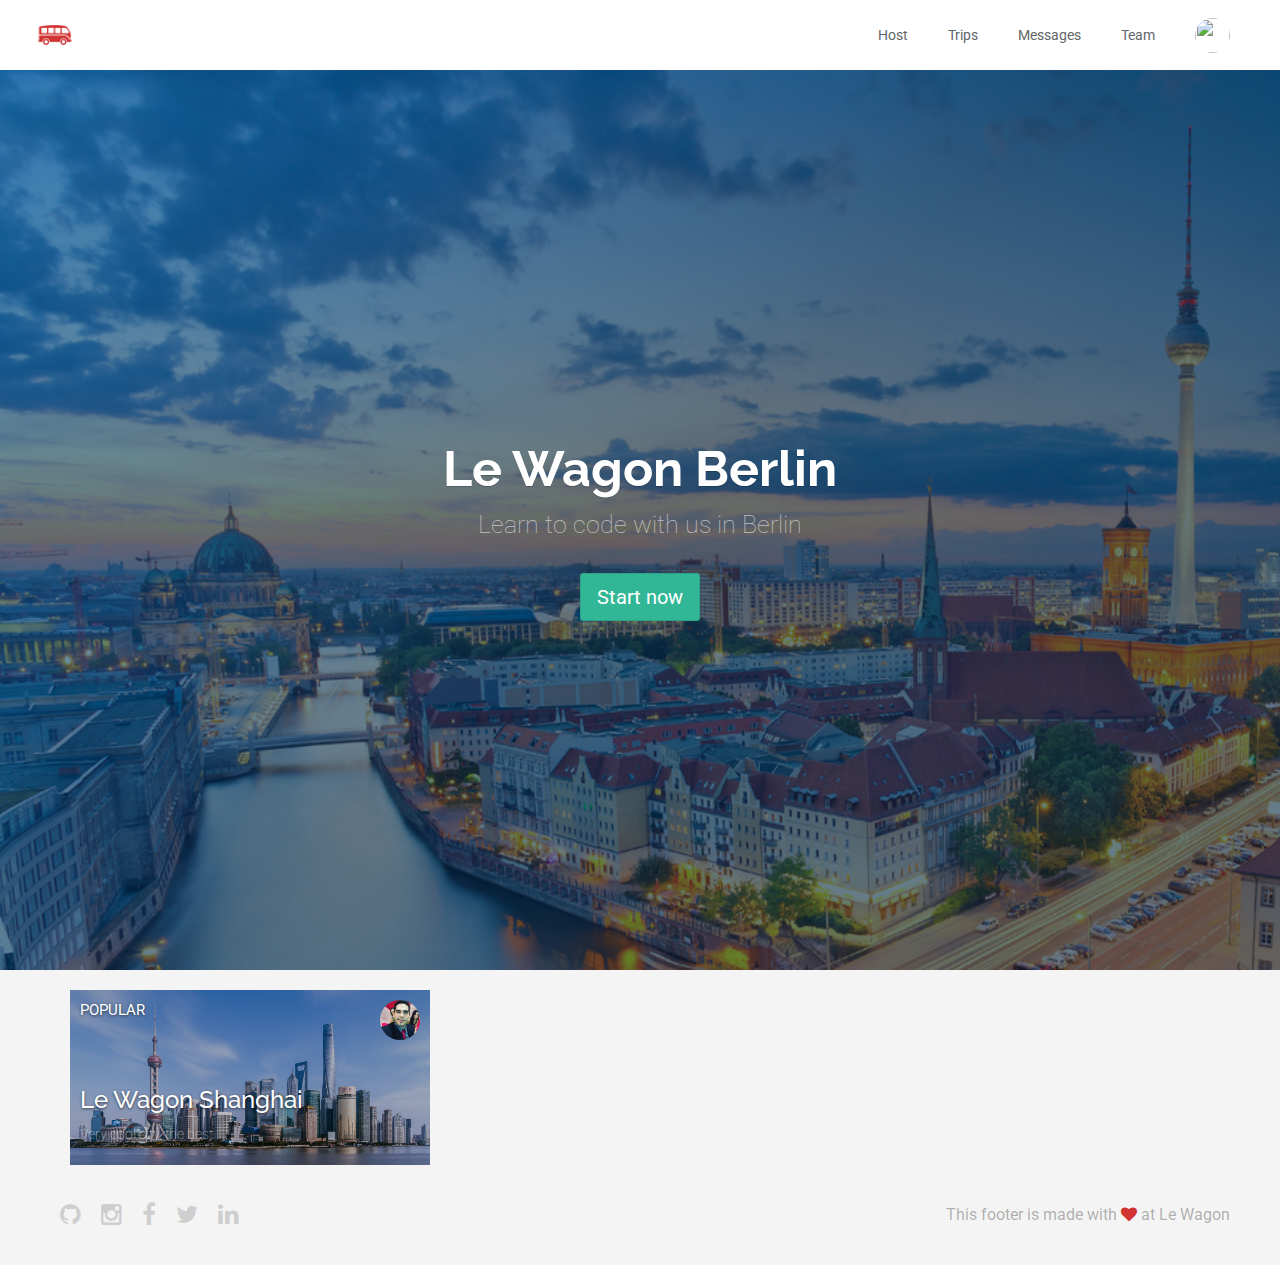
==== commit 9dfd26d2: "Automated commit at 2018-03-19 16:42:06 UTC by middleman-deploy 2.0.0-alpha" ====
--- a/index.html
+++ b/index.html
@@ -7,7 +7,7 @@
           content="width=device-width, initial-scale=1, shrink-to-fit=no">
     <!-- Use the title from a page's frontmatter if it has one -->
     <title>Le Wagon - Middleman</title>
-    <link href="stylesheets/application-3d5e35a4.css" rel="stylesheet" />
+    <link href="stylesheets/application-c93ab167.css" rel="stylesheet" />
     <script src="javascripts/application-93de88c9.js"></script>
     <link href="images/favicon-f15af148.png" rel="icon" type="image/png" />
   </head>
--- a/stylesheets/application-c93ab167.css
+++ b/stylesheets/application-c93ab167.css
@@ -0,0 +1,8 @@
+@import url("https://fonts.googleapis.com/css?family=Open+Sans:400,300,700|Raleway:400,100,300,700,500");@import url("https://fonts.googleapis.com/css?family=Roboto");/*!
+ * Bootstrap v3.3.7 (http://getbootstrap.com)
+ * Copyright 2011-2016 Twitter, Inc.
+ * Licensed under MIT (https://github.com/twbs/bootstrap/blob/master/LICENSE)
+ *//*! normalize.css v3.0.3 | MIT License | github.com/necolas/normalize.css */html{font-family:sans-serif;-ms-text-size-adjust:100%;-webkit-text-size-adjust:100%}body{margin:0}article,aside,details,figcaption,figure,footer,header,hgroup,main,menu,nav,section,summary{display:block}audio,canvas,progress,video{display:inline-block;vertical-align:baseline}audio:not([controls]){display:none;height:0}[hidden],template{display:none}a{background-color:transparent}a:active,a:hover{outline:0}abbr[title]{border-bottom:1px dotted}b,strong{font-weight:bold}dfn{font-style:italic}h1{font-size:2em;margin:0.67em 0}mark{background:#ff0;color:#000}small{font-size:80%}sub,sup{font-size:75%;line-height:0;position:relative;vertical-align:baseline}sup{top:-0.5em}sub{bottom:-0.25em}img{border:0}svg:not(:root){overflow:hidden}figure{margin:1em 40px}hr{-webkit-box-sizing:content-box;box-sizing:content-box;height:0}pre{overflow:auto}code,kbd,pre,samp{font-family:monospace, monospace;font-size:1em}button,input,optgroup,select,textarea{color:inherit;font:inherit;margin:0}button{overflow:visible}button,select{text-transform:none}button,html input[type="button"],input[type="reset"],input[type="submit"]{-webkit-appearance:button;cursor:pointer}button[disabled],html input[disabled]{cursor:default}button::-moz-focus-inner,input::-moz-focus-inner{border:0;padding:0}input{line-height:normal}input[type="checkbox"],input[type="radio"]{-webkit-box-sizing:border-box;box-sizing:border-box;padding:0}input[type="number"]::-webkit-inner-spin-button,input[type="number"]::-webkit-outer-spin-button{height:auto}input[type="search"]{-webkit-appearance:textfield;-webkit-box-sizing:content-box;box-sizing:content-box}input[type="search"]::-webkit-search-cancel-button,input[type="search"]::-webkit-search-decoration{-webkit-appearance:none}fieldset{border:1px solid #c0c0c0;margin:0 2px;padding:0.35em 0.625em 0.75em}legend{border:0;padding:0}textarea{overflow:auto}optgroup{font-weight:bold}table{border-collapse:collapse;border-spacing:0}td,th{padding:0}/*! Source: https://github.com/h5bp/html5-boilerplate/blob/master/src/css/main.css */@media print{*,*:before,*:after{background:transparent !important;color:#000 !important;-webkit-box-shadow:none !important;box-shadow:none !important;text-shadow:none !important}a,a:visited{text-decoration:underline}a[href]:after{content:" (" attr(href) ")"}abbr[title]:after{content:" (" attr(title) ")"}a[href^="#"]:after,a[href^="javascript:"]:after{content:""}pre,blockquote{border:1px solid #999;page-break-inside:avoid}thead{display:table-header-group}tr,img{page-break-inside:avoid}img{max-width:100% !important}p,h2,h3{orphans:3;widows:3}h2,h3{page-break-after:avoid}.navbar{display:none}.btn>.caret,.dropup>.btn>.caret{border-top-color:#000 !important}.label{border:1px solid #000}.table{border-collapse:collapse !important}.table td,.table th{background-color:#fff !important}.table-bordered th,.table-bordered td{border:1px solid #ddd !important}}@font-face{font-family:'Glyphicons Halflings';src:url("../assets/bootstrap/glyphicons-halflings-regular-86b6f62b.eot");src:url("../assets/bootstrap/glyphicons-halflings-regular-86b6f62b.eot?#iefix") format("embedded-opentype"),url("../assets/bootstrap/glyphicons-halflings-regular-ca35b697.woff2") format("woff2"),url("../assets/bootstrap/glyphicons-halflings-regular-278e49a8.woff") format("woff"),url("../assets/bootstrap/glyphicons-halflings-regular-44bc1850.ttf") format("truetype"),url("../assets/bootstrap/glyphicons-halflings-regular-de51a849.svg#glyphicons_halflingsregular") format("svg")}.glyphicon{position:relative;top:1px;display:inline-block;font-family:'Glyphicons Halflings';font-style:normal;font-weight:normal;line-height:1;-webkit-font-smoothing:antialiased;-moz-osx-font-smoothing:grayscale}.glyphicon-asterisk:before{content:"\002a"}.glyphicon-plus:before{content:"\002b"}.glyphicon-euro:before,.glyphicon-eur:before{content:"\20ac"}.glyphicon-minus:before{content:"\2212"}.glyphicon-cloud:before{content:"\2601"}.glyphicon-envelope:before{content:"\2709"}.glyphicon-pencil:before{content:"\270f"}.glyphicon-glass:before{content:"\e001"}.glyphicon-music:before{content:"\e002"}.glyphicon-search:before{content:"\e003"}.glyphicon-heart:before{content:"\e005"}.glyphicon-star:before{content:"\e006"}.glyphicon-star-empty:before{content:"\e007"}.glyphicon-user:before{content:"\e008"}.glyphicon-film:before{content:"\e009"}.glyphicon-th-large:before{content:"\e010"}.glyphicon-th:before{content:"\e011"}.glyphicon-th-list:before{content:"\e012"}.glyphicon-ok:before{content:"\e013"}.glyphicon-remove:before{content:"\e014"}.glyphicon-zoom-in:before{content:"\e015"}.glyphicon-zoom-out:before{content:"\e016"}.glyphicon-off:before{content:"\e017"}.glyphicon-signal:before{content:"\e018"}.glyphicon-cog:before{content:"\e019"}.glyphicon-trash:before{content:"\e020"}.glyphicon-home:before{content:"\e021"}.glyphicon-file:before{content:"\e022"}.glyphicon-time:before{content:"\e023"}.glyphicon-road:before{content:"\e024"}.glyphicon-download-alt:before{content:"\e025"}.glyphicon-download:before{content:"\e026"}.glyphicon-upload:before{content:"\e027"}.glyphicon-inbox:before{content:"\e028"}.glyphicon-play-circle:before{content:"\e029"}.glyphicon-repeat:before{content:"\e030"}.glyphicon-refresh:before{content:"\e031"}.glyphicon-list-alt:before{content:"\e032"}.glyphicon-lock:before{content:"\e033"}.glyphicon-flag:before{content:"\e034"}.glyphicon-headphones:before{content:"\e035"}.glyphicon-volume-off:before{content:"\e036"}.glyphicon-volume-down:before{content:"\e037"}.glyphicon-volume-up:before{content:"\e038"}.glyphicon-qrcode:before{content:"\e039"}.glyphicon-barcode:before{content:"\e040"}.glyphicon-tag:before{content:"\e041"}.glyphicon-tags:before{content:"\e042"}.glyphicon-book:before{content:"\e043"}.glyphicon-bookmark:before{content:"\e044"}.glyphicon-print:before{content:"\e045"}.glyphicon-camera:before{content:"\e046"}.glyphicon-font:before{content:"\e047"}.glyphicon-bold:before{content:"\e048"}.glyphicon-italic:before{content:"\e049"}.glyphicon-text-height:before{content:"\e050"}.glyphicon-text-width:before{content:"\e051"}.glyphicon-align-left:before{content:"\e052"}.glyphicon-align-center:before{content:"\e053"}.glyphicon-align-right:before{content:"\e054"}.glyphicon-align-justify:before{content:"\e055"}.glyphicon-list:before{content:"\e056"}.glyphicon-indent-left:before{content:"\e057"}.glyphicon-indent-right:before{content:"\e058"}.glyphicon-facetime-video:before{content:"\e059"}.glyphicon-picture:before{content:"\e060"}.glyphicon-map-marker:before{content:"\e062"}.glyphicon-adjust:before{content:"\e063"}.glyphicon-tint:before{content:"\e064"}.glyphicon-edit:before{content:"\e065"}.glyphicon-share:before{content:"\e066"}.glyphicon-check:before{content:"\e067"}.glyphicon-move:before{content:"\e068"}.glyphicon-step-backward:before{content:"\e069"}.glyphicon-fast-backward:before{content:"\e070"}.glyphicon-backward:before{content:"\e071"}.glyphicon-play:before{content:"\e072"}.glyphicon-pause:before{content:"\e073"}.glyphicon-stop:before{content:"\e074"}.glyphicon-forward:before{content:"\e075"}.glyphicon-fast-forward:before{content:"\e076"}.glyphicon-step-forward:before{content:"\e077"}.glyphicon-eject:before{content:"\e078"}.glyphicon-chevron-left:before{content:"\e079"}.glyphicon-chevron-right:before{content:"\e080"}.glyphicon-plus-sign:before{content:"\e081"}.glyphicon-minus-sign:before{content:"\e082"}.glyphicon-remove-sign:before{content:"\e083"}.glyphicon-ok-sign:before{content:"\e084"}.glyphicon-question-sign:before{content:"\e085"}.glyphicon-info-sign:before{content:"\e086"}.glyphicon-screenshot:before{content:"\e087"}.glyphicon-remove-circle:before{content:"\e088"}.glyphicon-ok-circle:before{content:"\e089"}.glyphicon-ban-circle:before{content:"\e090"}.glyphicon-arrow-left:before{content:"\e091"}.glyphicon-arrow-right:before{content:"\e092"}.glyphicon-arrow-up:before{content:"\e093"}.glyphicon-arrow-down:before{content:"\e094"}.glyphicon-share-alt:before{content:"\e095"}.glyphicon-resize-full:before{content:"\e096"}.glyphicon-resize-small:before{content:"\e097"}.glyphicon-exclamation-sign:before{content:"\e101"}.glyphicon-gift:before{content:"\e102"}.glyphicon-leaf:before{content:"\e103"}.glyphicon-fire:before{content:"\e104"}.glyphicon-eye-open:before{content:"\e105"}.glyphicon-eye-close:before{content:"\e106"}.glyphicon-warning-sign:before{content:"\e107"}.glyphicon-plane:before{content:"\e108"}.glyphicon-calendar:before{content:"\e109"}.glyphicon-random:before{content:"\e110"}.glyphicon-comment:before{content:"\e111"}.glyphicon-magnet:before{content:"\e112"}.glyphicon-chevron-up:before{content:"\e113"}.glyphicon-chevron-down:before{content:"\e114"}.glyphicon-retweet:before{content:"\e115"}.glyphicon-shopping-cart:before{content:"\e116"}.glyphicon-folder-close:before{content:"\e117"}.glyphicon-folder-open:before{content:"\e118"}.glyphicon-resize-vertical:before{content:"\e119"}.glyphicon-resize-horizontal:before{content:"\e120"}.glyphicon-hdd:before{content:"\e121"}.glyphicon-bullhorn:before{content:"\e122"}.glyphicon-bell:before{content:"\e123"}.glyphicon-certificate:before{content:"\e124"}.glyphicon-thumbs-up:before{content:"\e125"}.glyphicon-thumbs-down:before{content:"\e126"}.glyphicon-hand-right:before{content:"\e127"}.glyphicon-hand-left:before{content:"\e128"}.glyphicon-hand-up:before{content:"\e129"}.glyphicon-hand-down:before{content:"\e130"}.glyphicon-circle-arrow-right:before{content:"\e131"}.glyphicon-circle-arrow-left:before{content:"\e132"}.glyphicon-circle-arrow-up:before{content:"\e133"}.glyphicon-circle-arrow-down:before{content:"\e134"}.glyphicon-globe:before{content:"\e135"}.glyphicon-wrench:before{content:"\e136"}.glyphicon-tasks:before{content:"\e137"}.glyphicon-filter:before{content:"\e138"}.glyphicon-briefcase:before{content:"\e139"}.glyphicon-fullscreen:before{content:"\e140"}.glyphicon-dashboard:before{content:"\e141"}.glyphicon-paperclip:before{content:"\e142"}.glyphicon-heart-empty:before{content:"\e143"}.glyphicon-link:before{content:"\e144"}.glyphicon-phone:before{content:"\e145"}.glyphicon-pushpin:before{content:"\e146"}.glyphicon-usd:before{content:"\e148"}.glyphicon-gbp:before{content:"\e149"}.glyphicon-sort:before{content:"\e150"}.glyphicon-sort-by-alphabet:before{content:"\e151"}.glyphicon-sort-by-alphabet-alt:before{content:"\e152"}.glyphicon-sort-by-order:before{content:"\e153"}.glyphicon-sort-by-order-alt:before{content:"\e154"}.glyphicon-sort-by-attributes:before{content:"\e155"}.glyphicon-sort-by-attributes-alt:before{content:"\e156"}.glyphicon-unchecked:before{content:"\e157"}.glyphicon-expand:before{content:"\e158"}.glyphicon-collapse-down:before{content:"\e159"}.glyphicon-collapse-up:before{content:"\e160"}.glyphicon-log-in:before{content:"\e161"}.glyphicon-flash:before{content:"\e162"}.glyphicon-log-out:before{content:"\e163"}.glyphicon-new-window:before{content:"\e164"}.glyphicon-record:before{content:"\e165"}.glyphicon-save:before{content:"\e166"}.glyphicon-open:before{content:"\e167"}.glyphicon-saved:before{content:"\e168"}.glyphicon-import:before{content:"\e169"}.glyphicon-export:before{content:"\e170"}.glyphicon-send:before{content:"\e171"}.glyphicon-floppy-disk:before{content:"\e172"}.glyphicon-floppy-saved:before{content:"\e173"}.glyphicon-floppy-remove:before{content:"\e174"}.glyphicon-floppy-save:before{content:"\e175"}.glyphicon-floppy-open:before{content:"\e176"}.glyphicon-credit-card:before{content:"\e177"}.glyphicon-transfer:before{content:"\e178"}.glyphicon-cutlery:before{content:"\e179"}.glyphicon-header:before{content:"\e180"}.glyphicon-compressed:before{content:"\e181"}.glyphicon-earphone:before{content:"\e182"}.glyphicon-phone-alt:before{content:"\e183"}.glyphicon-tower:before{content:"\e184"}.glyphicon-stats:before{content:"\e185"}.glyphicon-sd-video:before{content:"\e186"}.glyphicon-hd-video:before{content:"\e187"}.glyphicon-subtitles:before{content:"\e188"}.glyphicon-sound-stereo:before{content:"\e189"}.glyphicon-sound-dolby:before{content:"\e190"}.glyphicon-sound-5-1:before{content:"\e191"}.glyphicon-sound-6-1:before{content:"\e192"}.glyphicon-sound-7-1:before{content:"\e193"}.glyphicon-copyright-mark:before{content:"\e194"}.glyphicon-registration-mark:before{content:"\e195"}.glyphicon-cloud-download:before{content:"\e197"}.glyphicon-cloud-upload:before{content:"\e198"}.glyphicon-tree-conifer:before{content:"\e199"}.glyphicon-tree-deciduous:before{content:"\e200"}.glyphicon-cd:before{content:"\e201"}.glyphicon-save-file:before{content:"\e202"}.glyphicon-open-file:before{content:"\e203"}.glyphicon-level-up:before{content:"\e204"}.glyphicon-copy:before{content:"\e205"}.glyphicon-paste:before{content:"\e206"}.glyphicon-alert:before{content:"\e209"}.glyphicon-equalizer:before{content:"\e210"}.glyphicon-king:before{content:"\e211"}.glyphicon-queen:before{content:"\e212"}.glyphicon-pawn:before{content:"\e213"}.glyphicon-bishop:before{content:"\e214"}.glyphicon-knight:before{content:"\e215"}.glyphicon-baby-formula:before{content:"\e216"}.glyphicon-tent:before{content:"\26fa"}.glyphicon-blackboard:before{content:"\e218"}.glyphicon-bed:before{content:"\e219"}.glyphicon-apple:before{content:"\f8ff"}.glyphicon-erase:before{content:"\e221"}.glyphicon-hourglass:before{content:"\231b"}.glyphicon-lamp:before{content:"\e223"}.glyphicon-duplicate:before{content:"\e224"}.glyphicon-piggy-bank:before{content:"\e225"}.glyphicon-scissors:before{content:"\e226"}.glyphicon-bitcoin:before{content:"\e227"}.glyphicon-btc:before{content:"\e227"}.glyphicon-xbt:before{content:"\e227"}.glyphicon-yen:before{content:"\00a5"}.glyphicon-jpy:before{content:"\00a5"}.glyphicon-ruble:before{content:"\20bd"}.glyphicon-rub:before{content:"\20bd"}.glyphicon-scale:before{content:"\e230"}.glyphicon-ice-lolly:before{content:"\e231"}.glyphicon-ice-lolly-tasted:before{content:"\e232"}.glyphicon-education:before{content:"\e233"}.glyphicon-option-horizontal:before{content:"\e234"}.glyphicon-option-vertical:before{content:"\e235"}.glyphicon-menu-hamburger:before{content:"\e236"}.glyphicon-modal-window:before{content:"\e237"}.glyphicon-oil:before{content:"\e238"}.glyphicon-grain:before{content:"\e239"}.glyphicon-sunglasses:before{content:"\e240"}.glyphicon-text-size:before{content:"\e241"}.glyphicon-text-color:before{content:"\e242"}.glyphicon-text-background:before{content:"\e243"}.glyphicon-object-align-top:before{content:"\e244"}.glyphicon-object-align-bottom:before{content:"\e245"}.glyphicon-object-align-horizontal:before{content:"\e246"}.glyphicon-object-align-left:before{content:"\e247"}.glyphicon-object-align-vertical:before{content:"\e248"}.glyphicon-object-align-right:before{content:"\e249"}.glyphicon-triangle-right:before{content:"\e250"}.glyphicon-triangle-left:before{content:"\e251"}.glyphicon-triangle-bottom:before{content:"\e252"}.glyphicon-triangle-top:before{content:"\e253"}.glyphicon-console:before{content:"\e254"}.glyphicon-superscript:before{content:"\e255"}.glyphicon-subscript:before{content:"\e256"}.glyphicon-menu-left:before{content:"\e257"}.glyphicon-menu-right:before{content:"\e258"}.glyphicon-menu-down:before{content:"\e259"}.glyphicon-menu-up:before{content:"\e260"}*{-webkit-box-sizing:border-box;box-sizing:border-box}*:before,*:after{-webkit-box-sizing:border-box;box-sizing:border-box}html{font-size:10px;-webkit-tap-highlight-color:transparent}body{font-family:"Roboto", "Helvetica", "sans-serif";font-size:16px;line-height:1.42857143;color:#333333;background-color:#F4F4F4}input,button,select,textarea{font-family:inherit;font-size:inherit;line-height:inherit}a{color:#32B796;text-decoration:none}a:hover,a:focus{color:#227b65;text-decoration:underline}a:focus{outline:5px auto -webkit-focus-ring-color;outline-offset:-2px}figure{margin:0}img{vertical-align:middle}.img-responsive{display:block;max-width:100%;height:auto}.img-rounded{border-radius:3px}.img-thumbnail{padding:4px;line-height:1.42857143;background-color:#F4F4F4;border:1px solid #ddd;border-radius:3px;-webkit-transition:all 0.2s ease-in-out;transition:all 0.2s ease-in-out;display:inline-block;max-width:100%;height:auto}.img-circle{border-radius:50%}hr{margin-top:22px;margin-bottom:22px;border:0;border-top:1px solid #eeeeee}.sr-only{position:absolute;width:1px;height:1px;margin:-1px;padding:0;overflow:hidden;clip:rect(0, 0, 0, 0);border:0}.sr-only-focusable:active,.sr-only-focusable:focus{position:static;width:auto;height:auto;margin:0;overflow:visible;clip:auto}[role="button"]{cursor:pointer}h1,h2,h3,h4,h5,h6,.h1,.h2,.h3,.h4,.h5,.h6{font-family:"Raleway", "Helvetica", "sans-serif";font-weight:500;line-height:1.1;color:inherit}h1 small,h1 .small,h2 small,h2 .small,h3 small,h3 .small,h4 small,h4 .small,h5 small,h5 .small,h6 small,h6 .small,.h1 small,.h1 .small,.h2 small,.h2 .small,.h3 small,.h3 .small,.h4 small,.h4 .small,.h5 small,.h5 .small,.h6 small,.h6 .small{font-weight:normal;line-height:1;color:#777777}h1,.h1,h2,.h2,h3,.h3{margin-top:22px;margin-bottom:11px}h1 small,h1 .small,.h1 small,.h1 .small,h2 small,h2 .small,.h2 small,.h2 .small,h3 small,h3 .small,.h3 small,.h3 .small{font-size:65%}h4,.h4,h5,.h5,h6,.h6{margin-top:11px;margin-bottom:11px}h4 small,h4 .small,.h4 small,.h4 .small,h5 small,h5 .small,.h5 small,.h5 .small,h6 small,h6 .small,.h6 small,.h6 .small{font-size:75%}h1,.h1{font-size:41px}h2,.h2{font-size:34px}h3,.h3{font-size:28px}h4,.h4{font-size:20px}h5,.h5{font-size:16px}h6,.h6{font-size:14px}p{margin:0 0 11px}.lead{margin-bottom:22px;font-size:18px;font-weight:300;line-height:1.4}@media (min-width: 768px){.lead{font-size:24px}}small,.small{font-size:87%}mark,.mark{background-color:#fcf8e3;padding:.2em}.text-left{text-align:left}.text-right{text-align:right}.text-center{text-align:center}.text-justify{text-align:justify}.text-nowrap{white-space:nowrap}.text-lowercase{text-transform:lowercase}.text-uppercase,.initialism{text-transform:uppercase}.text-capitalize{text-transform:capitalize}.text-muted{color:#777777}.text-primary{color:#32B796}a.text-primary:hover,a.text-primary:focus{color:#278f75}.text-success{color:#3c763d}a.text-success:hover,a.text-success:focus{color:#2b542c}.text-info{color:#31708f}a.text-info:hover,a.text-info:focus{color:#245269}.text-warning{color:#8a6d3b}a.text-warning:hover,a.text-warning:focus{color:#66512c}.text-danger{color:#a94442}a.text-danger:hover,a.text-danger:focus{color:#843534}.bg-primary{color:#fff}.bg-primary{background-color:#32B796}a.bg-primary:hover,a.bg-primary:focus{background-color:#278f75}.bg-success{background-color:#dff0d8}a.bg-success:hover,a.bg-success:focus{background-color:#c1e2b3}.bg-info{background-color:#d9edf7}a.bg-info:hover,a.bg-info:focus{background-color:#afd9ee}.bg-warning{background-color:#fcf8e3}a.bg-warning:hover,a.bg-warning:focus{background-color:#f7ecb5}.bg-danger{background-color:#f2dede}a.bg-danger:hover,a.bg-danger:focus{background-color:#e4b9b9}.page-header{padding-bottom:10px;margin:44px 0 22px;border-bottom:1px solid #eeeeee}ul,ol{margin-top:0;margin-bottom:11px}ul ul,ul ol,ol ul,ol ol{margin-bottom:0}.list-unstyled{padding-left:0;list-style:none}.list-inline{padding-left:0;list-style:none;margin-left:-5px}.list-inline>li{display:inline-block;padding-left:5px;padding-right:5px}dl{margin-top:0;margin-bottom:22px}dt,dd{line-height:1.42857143}dt{font-weight:bold}dd{margin-left:0}.dl-horizontal dd:before,.dl-horizontal dd:after{content:" ";display:table}.dl-horizontal dd:after{clear:both}@media (min-width: 768px){.dl-horizontal dt{float:left;width:160px;clear:left;text-align:right;overflow:hidden;text-overflow:ellipsis;white-space:nowrap}.dl-horizontal dd{margin-left:180px}}abbr[title],abbr[data-original-title]{cursor:help;border-bottom:1px dotted #777777}.initialism{font-size:90%}blockquote{padding:11px 22px;margin:0 0 22px;font-size:20px;border-left:5px solid #eeeeee}blockquote p:last-child,blockquote ul:last-child,blockquote ol:last-child{margin-bottom:0}blockquote footer,blockquote small,blockquote .small{display:block;font-size:80%;line-height:1.42857143;color:#777777}blockquote footer:before,blockquote small:before,blockquote .small:before{content:'\2014 \00A0'}.blockquote-reverse,blockquote.pull-right{padding-right:15px;padding-left:0;border-right:5px solid #eeeeee;border-left:0;text-align:right}.blockquote-reverse footer:before,.blockquote-reverse small:before,.blockquote-reverse .small:before,blockquote.pull-right footer:before,blockquote.pull-right small:before,blockquote.pull-right .small:before{content:''}.blockquote-reverse footer:after,.blockquote-reverse small:after,.blockquote-reverse .small:after,blockquote.pull-right footer:after,blockquote.pull-right small:after,blockquote.pull-right .small:after{content:'\00A0 \2014'}address{margin-bottom:22px;font-style:normal;line-height:1.42857143}code,kbd,pre,samp{font-family:Menlo, Monaco, Consolas, "Courier New", monospace}code{padding:2px 4px;font-size:90%;color:#c7254e;background-color:#f9f2f4;border-radius:3px}kbd{padding:2px 4px;font-size:90%;color:#fff;background-color:#333;border-radius:3px;-webkit-box-shadow:inset 0 -1px 0 rgba(0,0,0,0.25);box-shadow:inset 0 -1px 0 rgba(0,0,0,0.25)}kbd kbd{padding:0;font-size:100%;font-weight:bold;-webkit-box-shadow:none;box-shadow:none}pre{display:block;padding:10.5px;margin:0 0 11px;font-size:15px;line-height:1.42857143;word-break:break-all;word-wrap:break-word;color:#333333;background-color:#f5f5f5;border:1px solid #ccc;border-radius:3px}pre code{padding:0;font-size:inherit;color:inherit;white-space:pre-wrap;background-color:transparent;border-radius:0}.pre-scrollable{max-height:340px;overflow-y:scroll}.container{margin-right:auto;margin-left:auto;padding-left:15px;padding-right:15px}.container:before,.container:after{content:" ";display:table}.container:after{clear:both}@media (min-width: 768px){.container{width:750px}}@media (min-width: 992px){.container{width:970px}}@media (min-width: 1200px){.container{width:1170px}}.container-fluid{margin-right:auto;margin-left:auto;padding-left:15px;padding-right:15px}.container-fluid:before,.container-fluid:after{content:" ";display:table}.container-fluid:after{clear:both}.row{margin-left:-15px;margin-right:-15px}.row:before,.row:after{content:" ";display:table}.row:after{clear:both}.col-xs-1,.col-sm-1,.col-md-1,.col-lg-1,.col-xs-2,.col-sm-2,.col-md-2,.col-lg-2,.col-xs-3,.col-sm-3,.col-md-3,.col-lg-3,.col-xs-4,.col-sm-4,.col-md-4,.col-lg-4,.col-xs-5,.col-sm-5,.col-md-5,.col-lg-5,.col-xs-6,.col-sm-6,.col-md-6,.col-lg-6,.col-xs-7,.col-sm-7,.col-md-7,.col-lg-7,.col-xs-8,.col-sm-8,.col-md-8,.col-lg-8,.col-xs-9,.col-sm-9,.col-md-9,.col-lg-9,.col-xs-10,.col-sm-10,.col-md-10,.col-lg-10,.col-xs-11,.col-sm-11,.col-md-11,.col-lg-11,.col-xs-12,.col-sm-12,.col-md-12,.col-lg-12{position:relative;min-height:1px;padding-left:15px;padding-right:15px}.col-xs-1,.col-xs-2,.col-xs-3,.col-xs-4,.col-xs-5,.col-xs-6,.col-xs-7,.col-xs-8,.col-xs-9,.col-xs-10,.col-xs-11,.col-xs-12{float:left}.col-xs-1{width:8.33333333%}.col-xs-2{width:16.66666667%}.col-xs-3{width:25%}.col-xs-4{width:33.33333333%}.col-xs-5{width:41.66666667%}.col-xs-6{width:50%}.col-xs-7{width:58.33333333%}.col-xs-8{width:66.66666667%}.col-xs-9{width:75%}.col-xs-10{width:83.33333333%}.col-xs-11{width:91.66666667%}.col-xs-12{width:100%}.col-xs-pull-0{right:auto}.col-xs-pull-1{right:8.33333333%}.col-xs-pull-2{right:16.66666667%}.col-xs-pull-3{right:25%}.col-xs-pull-4{right:33.33333333%}.col-xs-pull-5{right:41.66666667%}.col-xs-pull-6{right:50%}.col-xs-pull-7{right:58.33333333%}.col-xs-pull-8{right:66.66666667%}.col-xs-pull-9{right:75%}.col-xs-pull-10{right:83.33333333%}.col-xs-pull-11{right:91.66666667%}.col-xs-pull-12{right:100%}.col-xs-push-0{left:auto}.col-xs-push-1{left:8.33333333%}.col-xs-push-2{left:16.66666667%}.col-xs-push-3{left:25%}.col-xs-push-4{left:33.33333333%}.col-xs-push-5{left:41.66666667%}.col-xs-push-6{left:50%}.col-xs-push-7{left:58.33333333%}.col-xs-push-8{left:66.66666667%}.col-xs-push-9{left:75%}.col-xs-push-10{left:83.33333333%}.col-xs-push-11{left:91.66666667%}.col-xs-push-12{left:100%}.col-xs-offset-0{margin-left:0%}.col-xs-offset-1{margin-left:8.33333333%}.col-xs-offset-2{margin-left:16.66666667%}.col-xs-offset-3{margin-left:25%}.col-xs-offset-4{margin-left:33.33333333%}.col-xs-offset-5{margin-left:41.66666667%}.col-xs-offset-6{margin-left:50%}.col-xs-offset-7{margin-left:58.33333333%}.col-xs-offset-8{margin-left:66.66666667%}.col-xs-offset-9{margin-left:75%}.col-xs-offset-10{margin-left:83.33333333%}.col-xs-offset-11{margin-left:91.66666667%}.col-xs-offset-12{margin-left:100%}@media (min-width: 768px){.col-sm-1,.col-sm-2,.col-sm-3,.col-sm-4,.col-sm-5,.col-sm-6,.col-sm-7,.col-sm-8,.col-sm-9,.col-sm-10,.col-sm-11,.col-sm-12{float:left}.col-sm-1{width:8.33333333%}.col-sm-2{width:16.66666667%}.col-sm-3{width:25%}.col-sm-4{width:33.33333333%}.col-sm-5{width:41.66666667%}.col-sm-6{width:50%}.col-sm-7{width:58.33333333%}.col-sm-8{width:66.66666667%}.col-sm-9{width:75%}.col-sm-10{width:83.33333333%}.col-sm-11{width:91.66666667%}.col-sm-12{width:100%}.col-sm-pull-0{right:auto}.col-sm-pull-1{right:8.33333333%}.col-sm-pull-2{right:16.66666667%}.col-sm-pull-3{right:25%}.col-sm-pull-4{right:33.33333333%}.col-sm-pull-5{right:41.66666667%}.col-sm-pull-6{right:50%}.col-sm-pull-7{right:58.33333333%}.col-sm-pull-8{right:66.66666667%}.col-sm-pull-9{right:75%}.col-sm-pull-10{right:83.33333333%}.col-sm-pull-11{right:91.66666667%}.col-sm-pull-12{right:100%}.col-sm-push-0{left:auto}.col-sm-push-1{left:8.33333333%}.col-sm-push-2{left:16.66666667%}.col-sm-push-3{left:25%}.col-sm-push-4{left:33.33333333%}.col-sm-push-5{left:41.66666667%}.col-sm-push-6{left:50%}.col-sm-push-7{left:58.33333333%}.col-sm-push-8{left:66.66666667%}.col-sm-push-9{left:75%}.col-sm-push-10{left:83.33333333%}.col-sm-push-11{left:91.66666667%}.col-sm-push-12{left:100%}.col-sm-offset-0{margin-left:0%}.col-sm-offset-1{margin-left:8.33333333%}.col-sm-offset-2{margin-left:16.66666667%}.col-sm-offset-3{margin-left:25%}.col-sm-offset-4{margin-left:33.33333333%}.col-sm-offset-5{margin-left:41.66666667%}.col-sm-offset-6{margin-left:50%}.col-sm-offset-7{margin-left:58.33333333%}.col-sm-offset-8{margin-left:66.66666667%}.col-sm-offset-9{margin-left:75%}.col-sm-offset-10{margin-left:83.33333333%}.col-sm-offset-11{margin-left:91.66666667%}.col-sm-offset-12{margin-left:100%}}@media (min-width: 992px){.col-md-1,.col-md-2,.col-md-3,.col-md-4,.col-md-5,.col-md-6,.col-md-7,.col-md-8,.col-md-9,.col-md-10,.col-md-11,.col-md-12{float:left}.col-md-1{width:8.33333333%}.col-md-2{width:16.66666667%}.col-md-3{width:25%}.col-md-4{width:33.33333333%}.col-md-5{width:41.66666667%}.col-md-6{width:50%}.col-md-7{width:58.33333333%}.col-md-8{width:66.66666667%}.col-md-9{width:75%}.col-md-10{width:83.33333333%}.col-md-11{width:91.66666667%}.col-md-12{width:100%}.col-md-pull-0{right:auto}.col-md-pull-1{right:8.33333333%}.col-md-pull-2{right:16.66666667%}.col-md-pull-3{right:25%}.col-md-pull-4{right:33.33333333%}.col-md-pull-5{right:41.66666667%}.col-md-pull-6{right:50%}.col-md-pull-7{right:58.33333333%}.col-md-pull-8{right:66.66666667%}.col-md-pull-9{right:75%}.col-md-pull-10{right:83.33333333%}.col-md-pull-11{right:91.66666667%}.col-md-pull-12{right:100%}.col-md-push-0{left:auto}.col-md-push-1{left:8.33333333%}.col-md-push-2{left:16.66666667%}.col-md-push-3{left:25%}.col-md-push-4{left:33.33333333%}.col-md-push-5{left:41.66666667%}.col-md-push-6{left:50%}.col-md-push-7{left:58.33333333%}.col-md-push-8{left:66.66666667%}.col-md-push-9{left:75%}.col-md-push-10{left:83.33333333%}.col-md-push-11{left:91.66666667%}.col-md-push-12{left:100%}.col-md-offset-0{margin-left:0%}.col-md-offset-1{margin-left:8.33333333%}.col-md-offset-2{margin-left:16.66666667%}.col-md-offset-3{margin-left:25%}.col-md-offset-4{margin-left:33.33333333%}.col-md-offset-5{margin-left:41.66666667%}.col-md-offset-6{margin-left:50%}.col-md-offset-7{margin-left:58.33333333%}.col-md-offset-8{margin-left:66.66666667%}.col-md-offset-9{margin-left:75%}.col-md-offset-10{margin-left:83.33333333%}.col-md-offset-11{margin-left:91.66666667%}.col-md-offset-12{margin-left:100%}}@media (min-width: 1200px){.col-lg-1,.col-lg-2,.col-lg-3,.col-lg-4,.col-lg-5,.col-lg-6,.col-lg-7,.col-lg-8,.col-lg-9,.col-lg-10,.col-lg-11,.col-lg-12{float:left}.col-lg-1{width:8.33333333%}.col-lg-2{width:16.66666667%}.col-lg-3{width:25%}.col-lg-4{width:33.33333333%}.col-lg-5{width:41.66666667%}.col-lg-6{width:50%}.col-lg-7{width:58.33333333%}.col-lg-8{width:66.66666667%}.col-lg-9{width:75%}.col-lg-10{width:83.33333333%}.col-lg-11{width:91.66666667%}.col-lg-12{width:100%}.col-lg-pull-0{right:auto}.col-lg-pull-1{right:8.33333333%}.col-lg-pull-2{right:16.66666667%}.col-lg-pull-3{right:25%}.col-lg-pull-4{right:33.33333333%}.col-lg-pull-5{right:41.66666667%}.col-lg-pull-6{right:50%}.col-lg-pull-7{right:58.33333333%}.col-lg-pull-8{right:66.66666667%}.col-lg-pull-9{right:75%}.col-lg-pull-10{right:83.33333333%}.col-lg-pull-11{right:91.66666667%}.col-lg-pull-12{right:100%}.col-lg-push-0{left:auto}.col-lg-push-1{left:8.33333333%}.col-lg-push-2{left:16.66666667%}.col-lg-push-3{left:25%}.col-lg-push-4{left:33.33333333%}.col-lg-push-5{left:41.66666667%}.col-lg-push-6{left:50%}.col-lg-push-7{left:58.33333333%}.col-lg-push-8{left:66.66666667%}.col-lg-push-9{left:75%}.col-lg-push-10{left:83.33333333%}.col-lg-push-11{left:91.66666667%}.col-lg-push-12{left:100%}.col-lg-offset-0{margin-left:0%}.col-lg-offset-1{margin-left:8.33333333%}.col-lg-offset-2{margin-left:16.66666667%}.col-lg-offset-3{margin-left:25%}.col-lg-offset-4{margin-left:33.33333333%}.col-lg-offset-5{margin-left:41.66666667%}.col-lg-offset-6{margin-left:50%}.col-lg-offset-7{margin-left:58.33333333%}.col-lg-offset-8{margin-left:66.66666667%}.col-lg-offset-9{margin-left:75%}.col-lg-offset-10{margin-left:83.33333333%}.col-lg-offset-11{margin-left:91.66666667%}.col-lg-offset-12{margin-left:100%}}table{background-color:transparent}caption{padding-top:8px;padding-bottom:8px;color:#777777;text-align:left}th{text-align:left}.table{width:100%;max-width:100%;margin-bottom:22px}.table>thead>tr>th,.table>thead>tr>td,.table>tbody>tr>th,.table>tbody>tr>td,.table>tfoot>tr>th,.table>tfoot>tr>td{padding:8px;line-height:1.42857143;vertical-align:top;border-top:1px solid #ddd}.table>thead>tr>th{vertical-align:bottom;border-bottom:2px solid #ddd}.table>caption+thead>tr:first-child>th,.table>caption+thead>tr:first-child>td,.table>colgroup+thead>tr:first-child>th,.table>colgroup+thead>tr:first-child>td,.table>thead:first-child>tr:first-child>th,.table>thead:first-child>tr:first-child>td{border-top:0}.table>tbody+tbody{border-top:2px solid #ddd}.table .table{background-color:#F4F4F4}.table-condensed>thead>tr>th,.table-condensed>thead>tr>td,.table-condensed>tbody>tr>th,.table-condensed>tbody>tr>td,.table-condensed>tfoot>tr>th,.table-condensed>tfoot>tr>td{padding:5px}.table-bordered{border:1px solid #ddd}.table-bordered>thead>tr>th,.table-bordered>thead>tr>td,.table-bordered>tbody>tr>th,.table-bordered>tbody>tr>td,.table-bordered>tfoot>tr>th,.table-bordered>tfoot>tr>td{border:1px solid #ddd}.table-bordered>thead>tr>th,.table-bordered>thead>tr>td{border-bottom-width:2px}.table-striped>tbody>tr:nth-of-type(odd){background-color:#f9f9f9}.table-hover>tbody>tr:hover{background-color:#f5f5f5}table col[class*="col-"]{position:static;float:none;display:table-column}table td[class*="col-"],table th[class*="col-"]{position:static;float:none;display:table-cell}.table>thead>tr>td.active,.table>thead>tr>th.active,.table>thead>tr.active>td,.table>thead>tr.active>th,.table>tbody>tr>td.active,.table>tbody>tr>th.active,.table>tbody>tr.active>td,.table>tbody>tr.active>th,.table>tfoot>tr>td.active,.table>tfoot>tr>th.active,.table>tfoot>tr.active>td,.table>tfoot>tr.active>th{background-color:#f5f5f5}.table-hover>tbody>tr>td.active:hover,.table-hover>tbody>tr>th.active:hover,.table-hover>tbody>tr.active:hover>td,.table-hover>tbody>tr:hover>.active,.table-hover>tbody>tr.active:hover>th{background-color:#e8e8e8}.table>thead>tr>td.success,.table>thead>tr>th.success,.table>thead>tr.success>td,.table>thead>tr.success>th,.table>tbody>tr>td.success,.table>tbody>tr>th.success,.table>tbody>tr.success>td,.table>tbody>tr.success>th,.table>tfoot>tr>td.success,.table>tfoot>tr>th.success,.table>tfoot>tr.success>td,.table>tfoot>tr.success>th{background-color:#dff0d8}.table-hover>tbody>tr>td.success:hover,.table-hover>tbody>tr>th.success:hover,.table-hover>tbody>tr.success:hover>td,.table-hover>tbody>tr:hover>.success,.table-hover>tbody>tr.success:hover>th{background-color:#d0e9c6}.table>thead>tr>td.info,.table>thead>tr>th.info,.table>thead>tr.info>td,.table>thead>tr.info>th,.table>tbody>tr>td.info,.table>tbody>tr>th.info,.table>tbody>tr.info>td,.table>tbody>tr.info>th,.table>tfoot>tr>td.info,.table>tfoot>tr>th.info,.table>tfoot>tr.info>td,.table>tfoot>tr.info>th{background-color:#d9edf7}.table-hover>tbody>tr>td.info:hover,.table-hover>tbody>tr>th.info:hover,.table-hover>tbody>tr.info:hover>td,.table-hover>tbody>tr:hover>.info,.table-hover>tbody>tr.info:hover>th{background-color:#c4e3f3}.table>thead>tr>td.warning,.table>thead>tr>th.warning,.table>thead>tr.warning>td,.table>thead>tr.warning>th,.table>tbody>tr>td.warning,.table>tbody>tr>th.warning,.table>tbody>tr.warning>td,.table>tbody>tr.warning>th,.table>tfoot>tr>td.warning,.table>tfoot>tr>th.warning,.table>tfoot>tr.warning>td,.table>tfoot>tr.warning>th{background-color:#fcf8e3}.table-hover>tbody>tr>td.warning:hover,.table-hover>tbody>tr>th.warning:hover,.table-hover>tbody>tr.warning:hover>td,.table-hover>tbody>tr:hover>.warning,.table-hover>tbody>tr.warning:hover>th{background-color:#faf2cc}.table>thead>tr>td.danger,.table>thead>tr>th.danger,.table>thead>tr.danger>td,.table>thead>tr.danger>th,.table>tbody>tr>td.danger,.table>tbody>tr>th.danger,.table>tbody>tr.danger>td,.table>tbody>tr.danger>th,.table>tfoot>tr>td.danger,.table>tfoot>tr>th.danger,.table>tfoot>tr.danger>td,.table>tfoot>tr.danger>th{background-color:#f2dede}.table-hover>tbody>tr>td.danger:hover,.table-hover>tbody>tr>th.danger:hover,.table-hover>tbody>tr.danger:hover>td,.table-hover>tbody>tr:hover>.danger,.table-hover>tbody>tr.danger:hover>th{background-color:#ebcccc}.table-responsive{overflow-x:auto;min-height:0.01%}@media screen and (max-width: 767px){.table-responsive{width:100%;margin-bottom:16.5px;overflow-y:hidden;-ms-overflow-style:-ms-autohiding-scrollbar;border:1px solid #ddd}.table-responsive>.table{margin-bottom:0}.table-responsive>.table>thead>tr>th,.table-responsive>.table>thead>tr>td,.table-responsive>.table>tbody>tr>th,.table-responsive>.table>tbody>tr>td,.table-responsive>.table>tfoot>tr>th,.table-responsive>.table>tfoot>tr>td{white-space:nowrap}.table-responsive>.table-bordered{border:0}.table-responsive>.table-bordered>thead>tr>th:first-child,.table-responsive>.table-bordered>thead>tr>td:first-child,.table-responsive>.table-bordered>tbody>tr>th:first-child,.table-responsive>.table-bordered>tbody>tr>td:first-child,.table-responsive>.table-bordered>tfoot>tr>th:first-child,.table-responsive>.table-bordered>tfoot>tr>td:first-child{border-left:0}.table-responsive>.table-bordered>thead>tr>th:last-child,.table-responsive>.table-bordered>thead>tr>td:last-child,.table-responsive>.table-bordered>tbody>tr>th:last-child,.table-responsive>.table-bordered>tbody>tr>td:last-child,.table-responsive>.table-bordered>tfoot>tr>th:last-child,.table-responsive>.table-bordered>tfoot>tr>td:last-child{border-right:0}.table-responsive>.table-bordered>tbody>tr:last-child>th,.table-responsive>.table-bordered>tbody>tr:last-child>td,.table-responsive>.table-bordered>tfoot>tr:last-child>th,.table-responsive>.table-bordered>tfoot>tr:last-child>td{border-bottom:0}}fieldset{padding:0;margin:0;border:0;min-width:0}legend{display:block;width:100%;padding:0;margin-bottom:22px;font-size:24px;line-height:inherit;color:#333333;border:0;border-bottom:1px solid #e5e5e5}label{display:inline-block;max-width:100%;margin-bottom:5px;font-weight:bold}input[type="search"]{-webkit-box-sizing:border-box;box-sizing:border-box}input[type="radio"],input[type="checkbox"]{margin:4px 0 0;margin-top:1px \9;line-height:normal}input[type="file"]{display:block}input[type="range"]{display:block;width:100%}select[multiple],select[size]{height:auto}input[type="file"]:focus,input[type="radio"]:focus,input[type="checkbox"]:focus{outline:5px auto -webkit-focus-ring-color;outline-offset:-2px}output{display:block;padding-top:7px;font-size:16px;line-height:1.42857143;color:#000000}.form-control{display:block;width:100%;height:36px;padding:6px 12px;font-size:16px;line-height:1.42857143;color:#000000;background-color:#fff;background-image:none;border:1px solid #ccc;border-radius:3px;-webkit-box-shadow:inset 0 1px 1px rgba(0,0,0,0.075);box-shadow:inset 0 1px 1px rgba(0,0,0,0.075);-webkit-transition:border-color ease-in-out 0.15s, box-shadow ease-in-out 0.15s;-webkit-transition:border-color ease-in-out 0.15s, -webkit-box-shadow ease-in-out 0.15s;transition:border-color ease-in-out 0.15s, -webkit-box-shadow ease-in-out 0.15s;transition:border-color ease-in-out 0.15s, box-shadow ease-in-out 0.15s;transition:border-color ease-in-out 0.15s, box-shadow ease-in-out 0.15s, -webkit-box-shadow ease-in-out 0.15s}.form-control:focus{border-color:#66afe9;outline:0;-webkit-box-shadow:inset 0 1px 1px rgba(0,0,0,0.075),0 0 8px rgba(102,175,233,0.6);box-shadow:inset 0 1px 1px rgba(0,0,0,0.075),0 0 8px rgba(102,175,233,0.6)}.form-control::-moz-placeholder{color:#999;opacity:1}.form-control:-ms-input-placeholder{color:#999}.form-control::-webkit-input-placeholder{color:#999}.form-control::-ms-expand{border:0;background-color:transparent}.form-control[disabled],.form-control[readonly],fieldset[disabled] .form-control{background-color:#eeeeee;opacity:1}.form-control[disabled],fieldset[disabled] .form-control{cursor:not-allowed}textarea.form-control{height:auto}input[type="search"]{-webkit-appearance:none}@media screen and (-webkit-min-device-pixel-ratio: 0){input[type="date"].form-control,input[type="time"].form-control,input[type="datetime-local"].form-control,input[type="month"].form-control{line-height:36px}input[type="date"].input-sm,.input-group-sm>input[type="date"].form-control,.input-group-sm>input[type="date"].input-group-addon,.input-group-sm>.input-group-btn>input[type="date"].btn,.input-group-sm input[type="date"],input[type="time"].input-sm,.input-group-sm>input[type="time"].form-control,.input-group-sm>input[type="time"].input-group-addon,.input-group-sm>.input-group-btn>input[type="time"].btn,.input-group-sm input[type="time"],input[type="datetime-local"].input-sm,.input-group-sm>input[type="datetime-local"].form-control,.input-group-sm>input[type="datetime-local"].input-group-addon,.input-group-sm>.input-group-btn>input[type="datetime-local"].btn,.input-group-sm input[type="datetime-local"],input[type="month"].input-sm,.input-group-sm>input[type="month"].form-control,.input-group-sm>input[type="month"].input-group-addon,.input-group-sm>.input-group-btn>input[type="month"].btn,.input-group-sm input[type="month"]{line-height:33px}input[type="date"].input-lg,.input-group-lg>input[type="date"].form-control,.input-group-lg>input[type="date"].input-group-addon,.input-group-lg>.input-group-btn>input[type="date"].btn,.input-group-lg input[type="date"],input[type="time"].input-lg,.input-group-lg>input[type="time"].form-control,.input-group-lg>input[type="time"].input-group-addon,.input-group-lg>.input-group-btn>input[type="time"].btn,.input-group-lg input[type="time"],input[type="datetime-local"].input-lg,.input-group-lg>input[type="datetime-local"].form-control,.input-group-lg>input[type="datetime-local"].input-group-addon,.input-group-lg>.input-group-btn>input[type="datetime-local"].btn,.input-group-lg input[type="datetime-local"],input[type="month"].input-lg,.input-group-lg>input[type="month"].form-control,.input-group-lg>input[type="month"].input-group-addon,.input-group-lg>.input-group-btn>input[type="month"].btn,.input-group-lg input[type="month"]{line-height:49px}}.form-group{margin-bottom:15px}.radio,.checkbox{position:relative;display:block;margin-top:10px;margin-bottom:10px}.radio label,.checkbox label{min-height:22px;padding-left:20px;margin-bottom:0;font-weight:normal;cursor:pointer}.radio input[type="radio"],.radio-inline input[type="radio"],.checkbox input[type="checkbox"],.checkbox-inline input[type="checkbox"]{position:absolute;margin-left:-20px;margin-top:4px \9}.radio+.radio,.checkbox+.checkbox{margin-top:-5px}.radio-inline,.checkbox-inline{position:relative;display:inline-block;padding-left:20px;margin-bottom:0;vertical-align:middle;font-weight:normal;cursor:pointer}.radio-inline+.radio-inline,.checkbox-inline+.checkbox-inline{margin-top:0;margin-left:10px}input[type="radio"][disabled],input[type="radio"].disabled,fieldset[disabled] input[type="radio"],input[type="checkbox"][disabled],input[type="checkbox"].disabled,fieldset[disabled] input[type="checkbox"]{cursor:not-allowed}.radio-inline.disabled,fieldset[disabled] .radio-inline,.checkbox-inline.disabled,fieldset[disabled] .checkbox-inline{cursor:not-allowed}.radio.disabled label,fieldset[disabled] .radio label,.checkbox.disabled label,fieldset[disabled] .checkbox label{cursor:not-allowed}.form-control-static{padding-top:7px;padding-bottom:7px;margin-bottom:0;min-height:38px}.form-control-static.input-lg,.input-group-lg>.form-control-static.form-control,.input-group-lg>.form-control-static.input-group-addon,.input-group-lg>.input-group-btn>.form-control-static.btn,.form-control-static.input-sm,.input-group-sm>.form-control-static.form-control,.input-group-sm>.form-control-static.input-group-addon,.input-group-sm>.input-group-btn>.form-control-static.btn{padding-left:0;padding-right:0}.input-sm,.input-group-sm>.form-control,.input-group-sm>.input-group-addon,.input-group-sm>.input-group-btn>.btn{height:33px;padding:5px 10px;font-size:14px;line-height:1.5;border-radius:3px}select.input-sm,.input-group-sm>select.form-control,.input-group-sm>select.input-group-addon,.input-group-sm>.input-group-btn>select.btn{height:33px;line-height:33px}textarea.input-sm,.input-group-sm>textarea.form-control,.input-group-sm>textarea.input-group-addon,.input-group-sm>.input-group-btn>textarea.btn,select[multiple].input-sm,.input-group-sm>select[multiple].form-control,.input-group-sm>select[multiple].input-group-addon,.input-group-sm>.input-group-btn>select[multiple].btn{height:auto}.form-group-sm .form-control{height:33px;padding:5px 10px;font-size:14px;line-height:1.5;border-radius:3px}.form-group-sm select.form-control{height:33px;line-height:33px}.form-group-sm textarea.form-control,.form-group-sm select[multiple].form-control{height:auto}.form-group-sm .form-control-static{height:33px;min-height:36px;padding:6px 10px;font-size:14px;line-height:1.5}.input-lg,.input-group-lg>.form-control,.input-group-lg>.input-group-addon,.input-group-lg>.input-group-btn>.btn{height:49px;padding:10px 16px;font-size:20px;line-height:1.3333333;border-radius:3px}select.input-lg,.input-group-lg>select.form-control,.input-group-lg>select.input-group-addon,.input-group-lg>.input-group-btn>select.btn{height:49px;line-height:49px}textarea.input-lg,.input-group-lg>textarea.form-control,.input-group-lg>textarea.input-group-addon,.input-group-lg>.input-group-btn>textarea.btn,select[multiple].input-lg,.input-group-lg>select[multiple].form-control,.input-group-lg>select[multiple].input-group-addon,.input-group-lg>.input-group-btn>select[multiple].btn{height:auto}.form-group-lg .form-control{height:49px;padding:10px 16px;font-size:20px;line-height:1.3333333;border-radius:3px}.form-group-lg select.form-control{height:49px;line-height:49px}.form-group-lg textarea.form-control,.form-group-lg select[multiple].form-control{height:auto}.form-group-lg .form-control-static{height:49px;min-height:42px;padding:11px 16px;font-size:20px;line-height:1.3333333}.has-feedback{position:relative}.has-feedback .form-control{padding-right:45px}.form-control-feedback{position:absolute;top:0;right:0;z-index:2;display:block;width:36px;height:36px;line-height:36px;text-align:center;pointer-events:none}.input-lg+.form-control-feedback,.input-group-lg>.form-control+.form-control-feedback,.input-group-lg>.input-group-addon+.form-control-feedback,.input-group-lg>.input-group-btn>.btn+.form-control-feedback,.input-group-lg+.form-control-feedback,.form-group-lg .form-control+.form-control-feedback{width:49px;height:49px;line-height:49px}.input-sm+.form-control-feedback,.input-group-sm>.form-control+.form-control-feedback,.input-group-sm>.input-group-addon+.form-control-feedback,.input-group-sm>.input-group-btn>.btn+.form-control-feedback,.input-group-sm+.form-control-feedback,.form-group-sm .form-control+.form-control-feedback{width:33px;height:33px;line-height:33px}.has-success .help-block,.has-success .control-label,.has-success .radio,.has-success .checkbox,.has-success .radio-inline,.has-success .checkbox-inline,.has-success.radio label,.has-success.checkbox label,.has-success.radio-inline label,.has-success.checkbox-inline label{color:#3c763d}.has-success .form-control{border-color:#3c763d;-webkit-box-shadow:inset 0 1px 1px rgba(0,0,0,0.075);box-shadow:inset 0 1px 1px rgba(0,0,0,0.075)}.has-success .form-control:focus{border-color:#2b542c;-webkit-box-shadow:inset 0 1px 1px rgba(0,0,0,0.075),0 0 6px #67b168;box-shadow:inset 0 1px 1px rgba(0,0,0,0.075),0 0 6px #67b168}.has-success .input-group-addon{color:#3c763d;border-color:#3c763d;background-color:#dff0d8}.has-success .form-control-feedback{color:#3c763d}.has-warning .help-block,.has-warning .control-label,.has-warning .radio,.has-warning .checkbox,.has-warning .radio-inline,.has-warning .checkbox-inline,.has-warning.radio label,.has-warning.checkbox label,.has-warning.radio-inline label,.has-warning.checkbox-inline label{color:#8a6d3b}.has-warning .form-control{border-color:#8a6d3b;-webkit-box-shadow:inset 0 1px 1px rgba(0,0,0,0.075);box-shadow:inset 0 1px 1px rgba(0,0,0,0.075)}.has-warning .form-control:focus{border-color:#66512c;-webkit-box-shadow:inset 0 1px 1px rgba(0,0,0,0.075),0 0 6px #c0a16b;box-shadow:inset 0 1px 1px rgba(0,0,0,0.075),0 0 6px #c0a16b}.has-warning .input-group-addon{color:#8a6d3b;border-color:#8a6d3b;background-color:#fcf8e3}.has-warning .form-control-feedback{color:#8a6d3b}.has-error .help-block,.has-error .control-label,.has-error .radio,.has-error .checkbox,.has-error .radio-inline,.has-error .checkbox-inline,.has-error.radio label,.has-error.checkbox label,.has-error.radio-inline label,.has-error.checkbox-inline label{color:#a94442}.has-error .form-control{border-color:#a94442;-webkit-box-shadow:inset 0 1px 1px rgba(0,0,0,0.075);box-shadow:inset 0 1px 1px rgba(0,0,0,0.075)}.has-error .form-control:focus{border-color:#843534;-webkit-box-shadow:inset 0 1px 1px rgba(0,0,0,0.075),0 0 6px #ce8483;box-shadow:inset 0 1px 1px rgba(0,0,0,0.075),0 0 6px #ce8483}.has-error .input-group-addon{color:#a94442;border-color:#a94442;background-color:#f2dede}.has-error .form-control-feedback{color:#a94442}.has-feedback label ~ .form-control-feedback{top:27px}.has-feedback label.sr-only ~ .form-control-feedback{top:0}.help-block{display:block;margin-top:5px;margin-bottom:10px;color:#737373}@media (min-width: 768px){.form-inline .form-group{display:inline-block;margin-bottom:0;vertical-align:middle}.form-inline .form-control{display:inline-block;width:auto;vertical-align:middle}.form-inline .form-control-static{display:inline-block}.form-inline .input-group{display:inline-table;vertical-align:middle}.form-inline .input-group .input-group-addon,.form-inline .input-group .input-group-btn,.form-inline .input-group .form-control{width:auto}.form-inline .input-group>.form-control{width:100%}.form-inline .control-label{margin-bottom:0;vertical-align:middle}.form-inline .radio,.form-inline .checkbox{display:inline-block;margin-top:0;margin-bottom:0;vertical-align:middle}.form-inline .radio label,.form-inline .checkbox label{padding-left:0}.form-inline .radio input[type="radio"],.form-inline .checkbox input[type="checkbox"]{position:relative;margin-left:0}.form-inline .has-feedback .form-control-feedback{top:0}}.form-horizontal .radio,.form-horizontal .checkbox,.form-horizontal .radio-inline,.form-horizontal .checkbox-inline{margin-top:0;margin-bottom:0;padding-top:7px}.form-horizontal .radio,.form-horizontal .checkbox{min-height:29px}.form-horizontal .form-group{margin-left:-15px;margin-right:-15px}.form-horizontal .form-group:before,.form-horizontal .form-group:after{content:" ";display:table}.form-horizontal .form-group:after{clear:both}@media (min-width: 768px){.form-horizontal .control-label{text-align:right;margin-bottom:0;padding-top:7px}}.form-horizontal .has-feedback .form-control-feedback{right:15px}@media (min-width: 768px){.form-horizontal .form-group-lg .control-label{padding-top:11px;font-size:20px}}@media (min-width: 768px){.form-horizontal .form-group-sm .control-label{padding-top:6px;font-size:14px}}.btn{display:inline-block;margin-bottom:0;font-weight:normal;text-align:center;vertical-align:middle;-ms-touch-action:manipulation;touch-action:manipulation;cursor:pointer;background-image:none;border:1px solid transparent;white-space:nowrap;padding:6px 12px;font-size:16px;line-height:1.42857143;border-radius:3px;-webkit-user-select:none;-moz-user-select:none;-ms-user-select:none;user-select:none}.btn:focus,.btn.focus,.btn:active:focus,.btn:active.focus,.btn.active:focus,.btn.active.focus{outline:5px auto -webkit-focus-ring-color;outline-offset:-2px}.btn:hover,.btn:focus,.btn.focus{color:#333;text-decoration:none}.btn:active,.btn.active{outline:0;background-image:none;-webkit-box-shadow:inset 0 3px 5px rgba(0,0,0,0.125);box-shadow:inset 0 3px 5px rgba(0,0,0,0.125)}.btn.disabled,.btn[disabled],fieldset[disabled] .btn{cursor:not-allowed;opacity:0.65;filter:alpha(opacity=65);-webkit-box-shadow:none;box-shadow:none}a.btn.disabled,fieldset[disabled] a.btn{pointer-events:none}.btn-default{color:#333;background-color:#fff;border-color:#ccc}.btn-default:focus,.btn-default.focus{color:#333;background-color:#e6e6e6;border-color:#8c8c8c}.btn-default:hover{color:#333;background-color:#e6e6e6;border-color:#adadad}.btn-default:active,.btn-default.active,.open>.btn-default.dropdown-toggle{color:#333;background-color:#e6e6e6;border-color:#adadad}.btn-default:active:hover,.btn-default:active:focus,.btn-default:active.focus,.btn-default.active:hover,.btn-default.active:focus,.btn-default.active.focus,.open>.btn-default.dropdown-toggle:hover,.open>.btn-default.dropdown-toggle:focus,.open>.btn-default.dropdown-toggle.focus{color:#333;background-color:#d4d4d4;border-color:#8c8c8c}.btn-default:active,.btn-default.active,.open>.btn-default.dropdown-toggle{background-image:none}.btn-default.disabled:hover,.btn-default.disabled:focus,.btn-default.disabled.focus,.btn-default[disabled]:hover,.btn-default[disabled]:focus,.btn-default[disabled].focus,fieldset[disabled] .btn-default:hover,fieldset[disabled] .btn-default:focus,fieldset[disabled] .btn-default.focus{background-color:#fff;border-color:#ccc}.btn-default .badge{color:#fff;background-color:#333}.btn-primary{color:#fff;background-color:#32B796;border-color:#2da386}.btn-primary:focus,.btn-primary.focus{color:#fff;background-color:#278f75;border-color:#113f34}.btn-primary:hover{color:#fff;background-color:#278f75;border-color:#1f735e}.btn-primary:active,.btn-primary.active,.open>.btn-primary.dropdown-toggle{color:#fff;background-color:#278f75;border-color:#1f735e}.btn-primary:active:hover,.btn-primary:active:focus,.btn-primary:active.focus,.btn-primary.active:hover,.btn-primary.active:focus,.btn-primary.active.focus,.open>.btn-primary.dropdown-toggle:hover,.open>.btn-primary.dropdown-toggle:focus,.open>.btn-primary.dropdown-toggle.focus{color:#fff;background-color:#1f735e;border-color:#113f34}.btn-primary:active,.btn-primary.active,.open>.btn-primary.dropdown-toggle{background-image:none}.btn-primary.disabled:hover,.btn-primary.disabled:focus,.btn-primary.disabled.focus,.btn-primary[disabled]:hover,.btn-primary[disabled]:focus,.btn-primary[disabled].focus,fieldset[disabled] .btn-primary:hover,fieldset[disabled] .btn-primary:focus,fieldset[disabled] .btn-primary.focus{background-color:#32B796;border-color:#2da386}.btn-primary .badge{color:#32B796;background-color:#fff}.btn-success{color:#fff;background-color:#469AE0;border-color:#308edc}.btn-success:focus,.btn-success.focus{color:#fff;background-color:#2381d0;border-color:#144b79}.btn-success:hover{color:#fff;background-color:#2381d0;border-color:#1e6eb2}.btn-success:active,.btn-success.active,.open>.btn-success.dropdown-toggle{color:#fff;background-color:#2381d0;border-color:#1e6eb2}.btn-success:active:hover,.btn-success:active:focus,.btn-success:active.focus,.btn-success.active:hover,.btn-success.active:focus,.btn-success.active.focus,.open>.btn-success.dropdown-toggle:hover,.open>.btn-success.dropdown-toggle:focus,.open>.btn-success.dropdown-toggle.focus{color:#fff;background-color:#1e6eb2;border-color:#144b79}.btn-success:active,.btn-success.active,.open>.btn-success.dropdown-toggle{background-image:none}.btn-success.disabled:hover,.btn-success.disabled:focus,.btn-success.disabled.focus,.btn-success[disabled]:hover,.btn-success[disabled]:focus,.btn-success[disabled].focus,fieldset[disabled] .btn-success:hover,fieldset[disabled] .btn-success:focus,fieldset[disabled] .btn-success.focus{background-color:#469AE0;border-color:#308edc}.btn-success .badge{color:#469AE0;background-color:#fff}.btn-info{color:#fff;background-color:#FDB631;border-color:#fdad18}.btn-info:focus,.btn-info.focus{color:#fff;background-color:#f9a302;border-color:#946101}.btn-info:hover{color:#fff;background-color:#f9a302;border-color:#d58c02}.btn-info:active,.btn-info.active,.open>.btn-info.dropdown-toggle{color:#fff;background-color:#f9a302;border-color:#d58c02}.btn-info:active:hover,.btn-info:active:focus,.btn-info:active.focus,.btn-info.active:hover,.btn-info.active:focus,.btn-info.active.focus,.open>.btn-info.dropdown-toggle:hover,.open>.btn-info.dropdown-toggle:focus,.open>.btn-info.dropdown-toggle.focus{color:#fff;background-color:#d58c02;border-color:#946101}.btn-info:active,.btn-info.active,.open>.btn-info.dropdown-toggle{background-image:none}.btn-info.disabled:hover,.btn-info.disabled:focus,.btn-info.disabled.focus,.btn-info[disabled]:hover,.btn-info[disabled]:focus,.btn-info[disabled].focus,fieldset[disabled] .btn-info:hover,fieldset[disabled] .btn-info:focus,fieldset[disabled] .btn-info.focus{background-color:#FDB631;border-color:#fdad18}.btn-info .badge{color:#FDB631;background-color:#fff}.btn-warning{color:#fff;background-color:#EE5F5B;border-color:#ec4844}.btn-warning:focus,.btn-warning.focus{color:#fff;background-color:#e9322d;border-color:#9f1411}.btn-warning:hover{color:#fff;background-color:#e9322d;border-color:#dc1c17}.btn-warning:active,.btn-warning.active,.open>.btn-warning.dropdown-toggle{color:#fff;background-color:#e9322d;border-color:#dc1c17}.btn-warning:active:hover,.btn-warning:active:focus,.btn-warning:active.focus,.btn-warning.active:hover,.btn-warning.active:focus,.btn-warning.active.focus,.open>.btn-warning.dropdown-toggle:hover,.open>.btn-warning.dropdown-toggle:focus,.open>.btn-warning.dropdown-toggle.focus{color:#fff;background-color:#dc1c17;border-color:#9f1411}.btn-warning:active,.btn-warning.active,.open>.btn-warning.dropdown-toggle{background-image:none}.btn-warning.disabled:hover,.btn-warning.disabled:focus,.btn-warning.disabled.focus,.btn-warning[disabled]:hover,.btn-warning[disabled]:focus,.btn-warning[disabled].focus,fieldset[disabled] .btn-warning:hover,fieldset[disabled] .btn-warning:focus,fieldset[disabled] .btn-warning.focus{background-color:#EE5F5B;border-color:#ec4844}.btn-warning .badge{color:#EE5F5B;background-color:#fff}.btn-danger{color:#fff;background-color:#E67E22;border-color:#d67118}.btn-danger:focus,.btn-danger.focus{color:#fff;background-color:#bf6516;border-color:#64350b}.btn-danger:hover{color:#fff;background-color:#bf6516;border-color:#9f5412}.btn-danger:active,.btn-danger.active,.open>.btn-danger.dropdown-toggle{color:#fff;background-color:#bf6516;border-color:#9f5412}.btn-danger:active:hover,.btn-danger:active:focus,.btn-danger:active.focus,.btn-danger.active:hover,.btn-danger.active:focus,.btn-danger.active.focus,.open>.btn-danger.dropdown-toggle:hover,.open>.btn-danger.dropdown-toggle:focus,.open>.btn-danger.dropdown-toggle.focus{color:#fff;background-color:#9f5412;border-color:#64350b}.btn-danger:active,.btn-danger.active,.open>.btn-danger.dropdown-toggle{background-image:none}.btn-danger.disabled:hover,.btn-danger.disabled:focus,.btn-danger.disabled.focus,.btn-danger[disabled]:hover,.btn-danger[disabled]:focus,.btn-danger[disabled].focus,fieldset[disabled] .btn-danger:hover,fieldset[disabled] .btn-danger:focus,fieldset[disabled] .btn-danger.focus{background-color:#E67E22;border-color:#d67118}.btn-danger .badge{color:#E67E22;background-color:#fff}.btn-link{color:#32B796;font-weight:normal;border-radius:0}.btn-link,.btn-link:active,.btn-link.active,.btn-link[disabled],fieldset[disabled] .btn-link{background-color:transparent;-webkit-box-shadow:none;box-shadow:none}.btn-link,.btn-link:hover,.btn-link:focus,.btn-link:active{border-color:transparent}.btn-link:hover,.btn-link:focus{color:#227b65;text-decoration:underline;background-color:transparent}.btn-link[disabled]:hover,.btn-link[disabled]:focus,fieldset[disabled] .btn-link:hover,fieldset[disabled] .btn-link:focus{color:#777777;text-decoration:none}.btn-lg,.btn-group-lg>.btn{padding:10px 16px;font-size:20px;line-height:1.3333333;border-radius:3px}.btn-sm,.btn-group-sm>.btn{padding:5px 10px;font-size:14px;line-height:1.5;border-radius:3px}.btn-xs,.btn-group-xs>.btn{padding:1px 5px;font-size:14px;line-height:1.5;border-radius:3px}.btn-block{display:block;width:100%}.btn-block+.btn-block{margin-top:5px}input[type="submit"].btn-block,input[type="reset"].btn-block,input[type="button"].btn-block{width:100%}.fade{opacity:0;-webkit-transition:opacity 0.15s linear;transition:opacity 0.15s linear}.fade.in{opacity:1}.collapse{display:none}.collapse.in{display:block}tr.collapse.in{display:table-row}tbody.collapse.in{display:table-row-group}.collapsing{position:relative;height:0;overflow:hidden;-webkit-transition-property:height, visibility;transition-property:height, visibility;-webkit-transition-duration:0.35s;transition-duration:0.35s;-webkit-transition-timing-function:ease;transition-timing-function:ease}.caret{display:inline-block;width:0;height:0;margin-left:2px;vertical-align:middle;border-top:4px dashed;border-top:4px solid \9;border-right:4px solid transparent;border-left:4px solid transparent}.dropup,.dropdown{position:relative}.dropdown-toggle:focus{outline:0}.dropdown-menu{position:absolute;top:100%;left:0;z-index:1000;display:none;float:left;min-width:160px;padding:5px 0;margin:2px 0 0;list-style:none;font-size:16px;text-align:left;background-color:#fff;border:1px solid #ccc;border:1px solid rgba(0,0,0,0.15);border-radius:3px;-webkit-box-shadow:0 6px 12px rgba(0,0,0,0.175);box-shadow:0 6px 12px rgba(0,0,0,0.175);background-clip:padding-box}.dropdown-menu.pull-right{right:0;left:auto}.dropdown-menu .divider{height:1px;margin:10px 0;overflow:hidden;background-color:#e5e5e5}.dropdown-menu>li>a{display:block;padding:3px 20px;clear:both;font-weight:normal;line-height:1.42857143;color:#333333;white-space:nowrap}.dropdown-menu>li>a:hover,.dropdown-menu>li>a:focus{text-decoration:none;color:#262626;background-color:#f5f5f5}.dropdown-menu>.active>a,.dropdown-menu>.active>a:hover,.dropdown-menu>.active>a:focus{color:#fff;text-decoration:none;outline:0;background-color:#32B796}.dropdown-menu>.disabled>a,.dropdown-menu>.disabled>a:hover,.dropdown-menu>.disabled>a:focus{color:#777777}.dropdown-menu>.disabled>a:hover,.dropdown-menu>.disabled>a:focus{text-decoration:none;background-color:transparent;background-image:none;filter:progid:DXImageTransform.Microsoft.gradient(enabled = false);cursor:not-allowed}.open>.dropdown-menu{display:block}.open>a{outline:0}.dropdown-menu-right{left:auto;right:0}.dropdown-menu-left{left:0;right:auto}.dropdown-header{display:block;padding:3px 20px;font-size:14px;line-height:1.42857143;color:#777777;white-space:nowrap}.dropdown-backdrop{position:fixed;left:0;right:0;bottom:0;top:0;z-index:990}.pull-right>.dropdown-menu{right:0;left:auto}.dropup .caret,.navbar-fixed-bottom .dropdown .caret{border-top:0;border-bottom:4px dashed;border-bottom:4px solid \9;content:""}.dropup .dropdown-menu,.navbar-fixed-bottom .dropdown .dropdown-menu{top:auto;bottom:100%;margin-bottom:2px}@media (min-width: 768px){.navbar-right .dropdown-menu{right:0;left:auto}.navbar-right .dropdown-menu-left{left:0;right:auto}}.btn-group,.btn-group-vertical{position:relative;display:inline-block;vertical-align:middle}.btn-group>.btn,.btn-group-vertical>.btn{position:relative;float:left}.btn-group>.btn:hover,.btn-group>.btn:focus,.btn-group>.btn:active,.btn-group>.btn.active,.btn-group-vertical>.btn:hover,.btn-group-vertical>.btn:focus,.btn-group-vertical>.btn:active,.btn-group-vertical>.btn.active{z-index:2}.btn-group .btn+.btn,.btn-group .btn+.btn-group,.btn-group .btn-group+.btn,.btn-group .btn-group+.btn-group{margin-left:-1px}.btn-toolbar{margin-left:-5px}.btn-toolbar:before,.btn-toolbar:after{content:" ";display:table}.btn-toolbar:after{clear:both}.btn-toolbar .btn,.btn-toolbar .btn-group,.btn-toolbar .input-group{float:left}.btn-toolbar>.btn,.btn-toolbar>.btn-group,.btn-toolbar>.input-group{margin-left:5px}.btn-group>.btn:not(:first-child):not(:last-child):not(.dropdown-toggle){border-radius:0}.btn-group>.btn:first-child{margin-left:0}.btn-group>.btn:first-child:not(:last-child):not(.dropdown-toggle){border-bottom-right-radius:0;border-top-right-radius:0}.btn-group>.btn:last-child:not(:first-child),.btn-group>.dropdown-toggle:not(:first-child){border-bottom-left-radius:0;border-top-left-radius:0}.btn-group>.btn-group{float:left}.btn-group>.btn-group:not(:first-child):not(:last-child)>.btn{border-radius:0}.btn-group>.btn-group:first-child:not(:last-child)>.btn:last-child,.btn-group>.btn-group:first-child:not(:last-child)>.dropdown-toggle{border-bottom-right-radius:0;border-top-right-radius:0}.btn-group>.btn-group:last-child:not(:first-child)>.btn:first-child{border-bottom-left-radius:0;border-top-left-radius:0}.btn-group .dropdown-toggle:active,.btn-group.open .dropdown-toggle{outline:0}.btn-group>.btn+.dropdown-toggle{padding-left:8px;padding-right:8px}.btn-group>.btn-lg+.dropdown-toggle,.btn-group-lg.btn-group>.btn+.dropdown-toggle{padding-left:12px;padding-right:12px}.btn-group.open .dropdown-toggle{-webkit-box-shadow:inset 0 3px 5px rgba(0,0,0,0.125);box-shadow:inset 0 3px 5px rgba(0,0,0,0.125)}.btn-group.open .dropdown-toggle.btn-link{-webkit-box-shadow:none;box-shadow:none}.btn .caret{margin-left:0}.btn-lg .caret,.btn-group-lg>.btn .caret{border-width:5px 5px 0;border-bottom-width:0}.dropup .btn-lg .caret,.dropup .btn-group-lg>.btn .caret{border-width:0 5px 5px}.btn-group-vertical>.btn,.btn-group-vertical>.btn-group,.btn-group-vertical>.btn-group>.btn{display:block;float:none;width:100%;max-width:100%}.btn-group-vertical>.btn-group:before,.btn-group-vertical>.btn-group:after{content:" ";display:table}.btn-group-vertical>.btn-group:after{clear:both}.btn-group-vertical>.btn-group>.btn{float:none}.btn-group-vertical>.btn+.btn,.btn-group-vertical>.btn+.btn-group,.btn-group-vertical>.btn-group+.btn,.btn-group-vertical>.btn-group+.btn-group{margin-top:-1px;margin-left:0}.btn-group-vertical>.btn:not(:first-child):not(:last-child){border-radius:0}.btn-group-vertical>.btn:first-child:not(:last-child){border-top-right-radius:3px;border-top-left-radius:3px;border-bottom-right-radius:0;border-bottom-left-radius:0}.btn-group-vertical>.btn:last-child:not(:first-child){border-top-right-radius:0;border-top-left-radius:0;border-bottom-right-radius:3px;border-bottom-left-radius:3px}.btn-group-vertical>.btn-group:not(:first-child):not(:last-child)>.btn{border-radius:0}.btn-group-vertical>.btn-group:first-child:not(:last-child)>.btn:last-child,.btn-group-vertical>.btn-group:first-child:not(:last-child)>.dropdown-toggle{border-bottom-right-radius:0;border-bottom-left-radius:0}.btn-group-vertical>.btn-group:last-child:not(:first-child)>.btn:first-child{border-top-right-radius:0;border-top-left-radius:0}.btn-group-justified{display:table;width:100%;table-layout:fixed;border-collapse:separate}.btn-group-justified>.btn,.btn-group-justified>.btn-group{float:none;display:table-cell;width:1%}.btn-group-justified>.btn-group .btn{width:100%}.btn-group-justified>.btn-group .dropdown-menu{left:auto}[data-toggle="buttons"]>.btn input[type="radio"],[data-toggle="buttons"]>.btn input[type="checkbox"],[data-toggle="buttons"]>.btn-group>.btn input[type="radio"],[data-toggle="buttons"]>.btn-group>.btn input[type="checkbox"]{position:absolute;clip:rect(0, 0, 0, 0);pointer-events:none}.input-group{position:relative;display:table;border-collapse:separate}.input-group[class*="col-"]{float:none;padding-left:0;padding-right:0}.input-group .form-control{position:relative;z-index:2;float:left;width:100%;margin-bottom:0}.input-group .form-control:focus{z-index:3}.input-group-addon,.input-group-btn,.input-group .form-control{display:table-cell}.input-group-addon:not(:first-child):not(:last-child),.input-group-btn:not(:first-child):not(:last-child),.input-group .form-control:not(:first-child):not(:last-child){border-radius:0}.input-group-addon,.input-group-btn{width:1%;white-space:nowrap;vertical-align:middle}.input-group-addon{padding:6px 12px;font-size:16px;font-weight:normal;line-height:1;color:#000000;text-align:center;background-color:#eeeeee;border:1px solid #ccc;border-radius:3px}.input-group-addon.input-sm,.input-group-sm>.input-group-addon,.input-group-sm>.input-group-btn>.input-group-addon.btn{padding:5px 10px;font-size:14px;border-radius:3px}.input-group-addon.input-lg,.input-group-lg>.input-group-addon,.input-group-lg>.input-group-btn>.input-group-addon.btn{padding:10px 16px;font-size:20px;border-radius:3px}.input-group-addon input[type="radio"],.input-group-addon input[type="checkbox"]{margin-top:0}.input-group .form-control:first-child,.input-group-addon:first-child,.input-group-btn:first-child>.btn,.input-group-btn:first-child>.btn-group>.btn,.input-group-btn:first-child>.dropdown-toggle,.input-group-btn:last-child>.btn:not(:last-child):not(.dropdown-toggle),.input-group-btn:last-child>.btn-group:not(:last-child)>.btn{border-bottom-right-radius:0;border-top-right-radius:0}.input-group-addon:first-child{border-right:0}.input-group .form-control:last-child,.input-group-addon:last-child,.input-group-btn:last-child>.btn,.input-group-btn:last-child>.btn-group>.btn,.input-group-btn:last-child>.dropdown-toggle,.input-group-btn:first-child>.btn:not(:first-child),.input-group-btn:first-child>.btn-group:not(:first-child)>.btn{border-bottom-left-radius:0;border-top-left-radius:0}.input-group-addon:last-child{border-left:0}.input-group-btn{position:relative;font-size:0;white-space:nowrap}.input-group-btn>.btn{position:relative}.input-group-btn>.btn+.btn{margin-left:-1px}.input-group-btn>.btn:hover,.input-group-btn>.btn:focus,.input-group-btn>.btn:active{z-index:2}.input-group-btn:first-child>.btn,.input-group-btn:first-child>.btn-group{margin-right:-1px}.input-group-btn:last-child>.btn,.input-group-btn:last-child>.btn-group{z-index:2;margin-left:-1px}.nav{margin-bottom:0;padding-left:0;list-style:none}.nav:before,.nav:after{content:" ";display:table}.nav:after{clear:both}.nav>li{position:relative;display:block}.nav>li>a{position:relative;display:block;padding:10px 15px}.nav>li>a:hover,.nav>li>a:focus{text-decoration:none;background-color:#eeeeee}.nav>li.disabled>a{color:#777777}.nav>li.disabled>a:hover,.nav>li.disabled>a:focus{color:#777777;text-decoration:none;background-color:transparent;cursor:not-allowed}.nav .open>a,.nav .open>a:hover,.nav .open>a:focus{background-color:#eeeeee;border-color:#32B796}.nav .nav-divider{height:1px;margin:10px 0;overflow:hidden;background-color:#e5e5e5}.nav>li>a>img{max-width:none}.nav-tabs{border-bottom:1px solid #ddd}.nav-tabs>li{float:left;margin-bottom:-1px}.nav-tabs>li>a{margin-right:2px;line-height:1.42857143;border:1px solid transparent;border-radius:3px 3px 0 0}.nav-tabs>li>a:hover{border-color:#eeeeee #eeeeee #ddd}.nav-tabs>li.active>a,.nav-tabs>li.active>a:hover,.nav-tabs>li.active>a:focus{color:#000000;background-color:#F4F4F4;border:1px solid #ddd;border-bottom-color:transparent;cursor:default}.nav-pills>li{float:left}.nav-pills>li>a{border-radius:3px}.nav-pills>li+li{margin-left:2px}.nav-pills>li.active>a,.nav-pills>li.active>a:hover,.nav-pills>li.active>a:focus{color:#fff;background-color:#32B796}.nav-stacked>li{float:none}.nav-stacked>li+li{margin-top:2px;margin-left:0}.nav-justified,.nav-tabs.nav-justified{width:100%}.nav-justified>li,.nav-tabs.nav-justified>li{float:none}.nav-justified>li>a,.nav-tabs.nav-justified>li>a{text-align:center;margin-bottom:5px}.nav-justified>.dropdown .dropdown-menu{top:auto;left:auto}@media (min-width: 768px){.nav-justified>li,.nav-tabs.nav-justified>li{display:table-cell;width:1%}.nav-justified>li>a,.nav-tabs.nav-justified>li>a{margin-bottom:0}}.nav-tabs-justified,.nav-tabs.nav-justified{border-bottom:0}.nav-tabs-justified>li>a,.nav-tabs.nav-justified>li>a{margin-right:0;border-radius:3px}.nav-tabs-justified>.active>a,.nav-tabs.nav-justified>.active>a,.nav-tabs-justified>.active>a:hover,.nav-tabs.nav-justified>.active>a:hover,.nav-tabs-justified>.active>a:focus,.nav-tabs.nav-justified>.active>a:focus{border:1px solid #ddd}@media (min-width: 768px){.nav-tabs-justified>li>a,.nav-tabs.nav-justified>li>a{border-bottom:1px solid #ddd;border-radius:3px 3px 0 0}.nav-tabs-justified>.active>a,.nav-tabs.nav-justified>.active>a,.nav-tabs-justified>.active>a:hover,.nav-tabs.nav-justified>.active>a:hover,.nav-tabs-justified>.active>a:focus,.nav-tabs.nav-justified>.active>a:focus{border-bottom-color:#F4F4F4}}.tab-content>.tab-pane{display:none}.tab-content>.active{display:block}.nav-tabs .dropdown-menu{margin-top:-1px;border-top-right-radius:0;border-top-left-radius:0}.navbar{position:relative;min-height:50px;margin-bottom:22px;border:1px solid transparent}.navbar:before,.navbar:after{content:" ";display:table}.navbar:after{clear:both}@media (min-width: 768px){.navbar{border-radius:3px}}.navbar-header:before,.navbar-header:after{content:" ";display:table}.navbar-header:after{clear:both}@media (min-width: 768px){.navbar-header{float:left}}.navbar-collapse{overflow-x:visible;padding-right:15px;padding-left:15px;border-top:1px solid transparent;-webkit-box-shadow:inset 0 1px 0 rgba(255,255,255,0.1);box-shadow:inset 0 1px 0 rgba(255,255,255,0.1);-webkit-overflow-scrolling:touch}.navbar-collapse:before,.navbar-collapse:after{content:" ";display:table}.navbar-collapse:after{clear:both}.navbar-collapse.in{overflow-y:auto}@media (min-width: 768px){.navbar-collapse{width:auto;border-top:0;-webkit-box-shadow:none;box-shadow:none}.navbar-collapse.collapse{display:block !important;height:auto !important;padding-bottom:0;overflow:visible !important}.navbar-collapse.in{overflow-y:visible}.navbar-fixed-top .navbar-collapse,.navbar-static-top .navbar-collapse,.navbar-fixed-bottom .navbar-collapse{padding-left:0;padding-right:0}}.navbar-fixed-top .navbar-collapse,.navbar-fixed-bottom .navbar-collapse{max-height:340px}@media (max-device-width: 480px) and (orientation: landscape){.navbar-fixed-top .navbar-collapse,.navbar-fixed-bottom .navbar-collapse{max-height:200px}}.container>.navbar-header,.container>.navbar-collapse,.container-fluid>.navbar-header,.container-fluid>.navbar-collapse{margin-right:-15px;margin-left:-15px}@media (min-width: 768px){.container>.navbar-header,.container>.navbar-collapse,.container-fluid>.navbar-header,.container-fluid>.navbar-collapse{margin-right:0;margin-left:0}}.navbar-static-top{z-index:1000;border-width:0 0 1px}@media (min-width: 768px){.navbar-static-top{border-radius:0}}.navbar-fixed-top,.navbar-fixed-bottom{position:fixed;right:0;left:0;z-index:1030}@media (min-width: 768px){.navbar-fixed-top,.navbar-fixed-bottom{border-radius:0}}.navbar-fixed-top{top:0;border-width:0 0 1px}.navbar-fixed-bottom{bottom:0;margin-bottom:0;border-width:1px 0 0}.navbar-brand{float:left;padding:14px 15px;font-size:20px;line-height:22px;height:50px}.navbar-brand:hover,.navbar-brand:focus{text-decoration:none}.navbar-brand>img{display:block}@media (min-width: 768px){.navbar>.container .navbar-brand,.navbar>.container-fluid .navbar-brand{margin-left:-15px}}.navbar-toggle{position:relative;float:right;margin-right:15px;padding:9px 10px;margin-top:8px;margin-bottom:8px;background-color:transparent;background-image:none;border:1px solid transparent;border-radius:3px}.navbar-toggle:focus{outline:0}.navbar-toggle .icon-bar{display:block;width:22px;height:2px;border-radius:1px}.navbar-toggle .icon-bar+.icon-bar{margin-top:4px}@media (min-width: 768px){.navbar-toggle{display:none}}.navbar-nav{margin:7px -15px}.navbar-nav>li>a{padding-top:10px;padding-bottom:10px;line-height:22px}@media (max-width: 767px){.navbar-nav .open .dropdown-menu{position:static;float:none;width:auto;margin-top:0;background-color:transparent;border:0;-webkit-box-shadow:none;box-shadow:none}.navbar-nav .open .dropdown-menu>li>a,.navbar-nav .open .dropdown-menu .dropdown-header{padding:5px 15px 5px 25px}.navbar-nav .open .dropdown-menu>li>a{line-height:22px}.navbar-nav .open .dropdown-menu>li>a:hover,.navbar-nav .open .dropdown-menu>li>a:focus{background-image:none}}@media (min-width: 768px){.navbar-nav{float:left;margin:0}.navbar-nav>li{float:left}.navbar-nav>li>a{padding-top:14px;padding-bottom:14px}}.navbar-form{margin-left:-15px;margin-right:-15px;padding:10px 15px;border-top:1px solid transparent;border-bottom:1px solid transparent;-webkit-box-shadow:inset 0 1px 0 rgba(255,255,255,0.1),0 1px 0 rgba(255,255,255,0.1);box-shadow:inset 0 1px 0 rgba(255,255,255,0.1),0 1px 0 rgba(255,255,255,0.1);margin-top:7px;margin-bottom:7px}@media (min-width: 768px){.navbar-form .form-group{display:inline-block;margin-bottom:0;vertical-align:middle}.navbar-form .form-control{display:inline-block;width:auto;vertical-align:middle}.navbar-form .form-control-static{display:inline-block}.navbar-form .input-group{display:inline-table;vertical-align:middle}.navbar-form .input-group .input-group-addon,.navbar-form .input-group .input-group-btn,.navbar-form .input-group .form-control{width:auto}.navbar-form .input-group>.form-control{width:100%}.navbar-form .control-label{margin-bottom:0;vertical-align:middle}.navbar-form .radio,.navbar-form .checkbox{display:inline-block;margin-top:0;margin-bottom:0;vertical-align:middle}.navbar-form .radio label,.navbar-form .checkbox label{padding-left:0}.navbar-form .radio input[type="radio"],.navbar-form .checkbox input[type="checkbox"]{position:relative;margin-left:0}.navbar-form .has-feedback .form-control-feedback{top:0}}@media (max-width: 767px){.navbar-form .form-group{margin-bottom:5px}.navbar-form .form-group:last-child{margin-bottom:0}}@media (min-width: 768px){.navbar-form{width:auto;border:0;margin-left:0;margin-right:0;padding-top:0;padding-bottom:0;-webkit-box-shadow:none;box-shadow:none}}.navbar-nav>li>.dropdown-menu{margin-top:0;border-top-right-radius:0;border-top-left-radius:0}.navbar-fixed-bottom .navbar-nav>li>.dropdown-menu{margin-bottom:0;border-top-right-radius:3px;border-top-left-radius:3px;border-bottom-right-radius:0;border-bottom-left-radius:0}.navbar-btn{margin-top:7px;margin-bottom:7px}.navbar-btn.btn-sm,.btn-group-sm>.navbar-btn.btn{margin-top:8.5px;margin-bottom:8.5px}.navbar-btn.btn-xs,.btn-group-xs>.navbar-btn.btn{margin-top:14px;margin-bottom:14px}.navbar-text{margin-top:14px;margin-bottom:14px}@media (min-width: 768px){.navbar-text{float:left;margin-left:15px;margin-right:15px}}@media (min-width: 768px){.navbar-left{float:left !important}.navbar-right{float:right !important;margin-right:-15px}.navbar-right ~ .navbar-right{margin-right:0}}.navbar-default{background-color:#f8f8f8;border-color:#e7e7e7}.navbar-default .navbar-brand{color:#777}.navbar-default .navbar-brand:hover,.navbar-default .navbar-brand:focus{color:#5e5e5e;background-color:transparent}.navbar-default .navbar-text{color:#777}.navbar-default .navbar-nav>li>a{color:#777}.navbar-default .navbar-nav>li>a:hover,.navbar-default .navbar-nav>li>a:focus{color:#333;background-color:transparent}.navbar-default .navbar-nav>.active>a,.navbar-default .navbar-nav>.active>a:hover,.navbar-default .navbar-nav>.active>a:focus{color:#555;background-color:#e7e7e7}.navbar-default .navbar-nav>.disabled>a,.navbar-default .navbar-nav>.disabled>a:hover,.navbar-default .navbar-nav>.disabled>a:focus{color:#ccc;background-color:transparent}.navbar-default .navbar-toggle{border-color:#ddd}.navbar-default .navbar-toggle:hover,.navbar-default .navbar-toggle:focus{background-color:#ddd}.navbar-default .navbar-toggle .icon-bar{background-color:#888}.navbar-default .navbar-collapse,.navbar-default .navbar-form{border-color:#e7e7e7}.navbar-default .navbar-nav>.open>a,.navbar-default .navbar-nav>.open>a:hover,.navbar-default .navbar-nav>.open>a:focus{background-color:#e7e7e7;color:#555}@media (max-width: 767px){.navbar-default .navbar-nav .open .dropdown-menu>li>a{color:#777}.navbar-default .navbar-nav .open .dropdown-menu>li>a:hover,.navbar-default .navbar-nav .open .dropdown-menu>li>a:focus{color:#333;background-color:transparent}.navbar-default .navbar-nav .open .dropdown-menu>.active>a,.navbar-default .navbar-nav .open .dropdown-menu>.active>a:hover,.navbar-default .navbar-nav .open .dropdown-menu>.active>a:focus{color:#555;background-color:#e7e7e7}.navbar-default .navbar-nav .open .dropdown-menu>.disabled>a,.navbar-default .navbar-nav .open .dropdown-menu>.disabled>a:hover,.navbar-default .navbar-nav .open .dropdown-menu>.disabled>a:focus{color:#ccc;background-color:transparent}}.navbar-default .navbar-link{color:#777}.navbar-default .navbar-link:hover{color:#333}.navbar-default .btn-link{color:#777}.navbar-default .btn-link:hover,.navbar-default .btn-link:focus{color:#333}.navbar-default .btn-link[disabled]:hover,.navbar-default .btn-link[disabled]:focus,fieldset[disabled] .navbar-default .btn-link:hover,fieldset[disabled] .navbar-default .btn-link:focus{color:#ccc}.navbar-inverse{background-color:#222;border-color:#090909}.navbar-inverse .navbar-brand{color:#9d9d9d}.navbar-inverse .navbar-brand:hover,.navbar-inverse .navbar-brand:focus{color:#fff;background-color:transparent}.navbar-inverse .navbar-text{color:#9d9d9d}.navbar-inverse .navbar-nav>li>a{color:#9d9d9d}.navbar-inverse .navbar-nav>li>a:hover,.navbar-inverse .navbar-nav>li>a:focus{color:#fff;background-color:transparent}.navbar-inverse .navbar-nav>.active>a,.navbar-inverse .navbar-nav>.active>a:hover,.navbar-inverse .navbar-nav>.active>a:focus{color:#fff;background-color:#090909}.navbar-inverse .navbar-nav>.disabled>a,.navbar-inverse .navbar-nav>.disabled>a:hover,.navbar-inverse .navbar-nav>.disabled>a:focus{color:#444;background-color:transparent}.navbar-inverse .navbar-toggle{border-color:#333}.navbar-inverse .navbar-toggle:hover,.navbar-inverse .navbar-toggle:focus{background-color:#333}.navbar-inverse .navbar-toggle .icon-bar{background-color:#fff}.navbar-inverse .navbar-collapse,.navbar-inverse .navbar-form{border-color:#101010}.navbar-inverse .navbar-nav>.open>a,.navbar-inverse .navbar-nav>.open>a:hover,.navbar-inverse .navbar-nav>.open>a:focus{background-color:#090909;color:#fff}@media (max-width: 767px){.navbar-inverse .navbar-nav .open .dropdown-menu>.dropdown-header{border-color:#090909}.navbar-inverse .navbar-nav .open .dropdown-menu .divider{background-color:#090909}.navbar-inverse .navbar-nav .open .dropdown-menu>li>a{color:#9d9d9d}.navbar-inverse .navbar-nav .open .dropdown-menu>li>a:hover,.navbar-inverse .navbar-nav .open .dropdown-menu>li>a:focus{color:#fff;background-color:transparent}.navbar-inverse .navbar-nav .open .dropdown-menu>.active>a,.navbar-inverse .navbar-nav .open .dropdown-menu>.active>a:hover,.navbar-inverse .navbar-nav .open .dropdown-menu>.active>a:focus{color:#fff;background-color:#090909}.navbar-inverse .navbar-nav .open .dropdown-menu>.disabled>a,.navbar-inverse .navbar-nav .open .dropdown-menu>.disabled>a:hover,.navbar-inverse .navbar-nav .open .dropdown-menu>.disabled>a:focus{color:#444;background-color:transparent}}.navbar-inverse .navbar-link{color:#9d9d9d}.navbar-inverse .navbar-link:hover{color:#fff}.navbar-inverse .btn-link{color:#9d9d9d}.navbar-inverse .btn-link:hover,.navbar-inverse .btn-link:focus{color:#fff}.navbar-inverse .btn-link[disabled]:hover,.navbar-inverse .btn-link[disabled]:focus,fieldset[disabled] .navbar-inverse .btn-link:hover,fieldset[disabled] .navbar-inverse .btn-link:focus{color:#444}.breadcrumb{padding:8px 15px;margin-bottom:22px;list-style:none;background-color:#f5f5f5;border-radius:3px}.breadcrumb>li{display:inline-block}.breadcrumb>li+li:before{content:"/ ";padding:0 5px;color:#ccc}.breadcrumb>.active{color:#777777}.pagination{display:inline-block;padding-left:0;margin:22px 0;border-radius:3px}.pagination>li{display:inline}.pagination>li>a,.pagination>li>span{position:relative;float:left;padding:6px 12px;line-height:1.42857143;text-decoration:none;color:#32B796;background-color:#fff;border:1px solid #ddd;margin-left:-1px}.pagination>li:first-child>a,.pagination>li:first-child>span{margin-left:0;border-bottom-left-radius:3px;border-top-left-radius:3px}.pagination>li:last-child>a,.pagination>li:last-child>span{border-bottom-right-radius:3px;border-top-right-radius:3px}.pagination>li>a:hover,.pagination>li>a:focus,.pagination>li>span:hover,.pagination>li>span:focus{z-index:2;color:#227b65;background-color:#eeeeee;border-color:#ddd}.pagination>.active>a,.pagination>.active>a:hover,.pagination>.active>a:focus,.pagination>.active>span,.pagination>.active>span:hover,.pagination>.active>span:focus{z-index:3;color:#fff;background-color:#32B796;border-color:#32B796;cursor:default}.pagination>.disabled>span,.pagination>.disabled>span:hover,.pagination>.disabled>span:focus,.pagination>.disabled>a,.pagination>.disabled>a:hover,.pagination>.disabled>a:focus{color:#777777;background-color:#fff;border-color:#ddd;cursor:not-allowed}.pagination-lg>li>a,.pagination-lg>li>span{padding:10px 16px;font-size:20px;line-height:1.3333333}.pagination-lg>li:first-child>a,.pagination-lg>li:first-child>span{border-bottom-left-radius:3px;border-top-left-radius:3px}.pagination-lg>li:last-child>a,.pagination-lg>li:last-child>span{border-bottom-right-radius:3px;border-top-right-radius:3px}.pagination-sm>li>a,.pagination-sm>li>span{padding:5px 10px;font-size:14px;line-height:1.5}.pagination-sm>li:first-child>a,.pagination-sm>li:first-child>span{border-bottom-left-radius:3px;border-top-left-radius:3px}.pagination-sm>li:last-child>a,.pagination-sm>li:last-child>span{border-bottom-right-radius:3px;border-top-right-radius:3px}.pager{padding-left:0;margin:22px 0;list-style:none;text-align:center}.pager:before,.pager:after{content:" ";display:table}.pager:after{clear:both}.pager li{display:inline}.pager li>a,.pager li>span{display:inline-block;padding:5px 14px;background-color:#fff;border:1px solid #ddd;border-radius:15px}.pager li>a:hover,.pager li>a:focus{text-decoration:none;background-color:#eeeeee}.pager .next>a,.pager .next>span{float:right}.pager .previous>a,.pager .previous>span{float:left}.pager .disabled>a,.pager .disabled>a:hover,.pager .disabled>a:focus,.pager .disabled>span{color:#777777;background-color:#fff;cursor:not-allowed}.label{display:inline;padding:.2em .6em .3em;font-size:75%;font-weight:bold;line-height:1;color:#fff;text-align:center;white-space:nowrap;vertical-align:baseline;border-radius:.25em}.label:empty{display:none}.btn .label{position:relative;top:-1px}a.label:hover,a.label:focus{color:#fff;text-decoration:none;cursor:pointer}.label-default{background-color:#777777}.label-default[href]:hover,.label-default[href]:focus{background-color:#5e5e5e}.label-primary{background-color:#32B796}.label-primary[href]:hover,.label-primary[href]:focus{background-color:#278f75}.label-success{background-color:#469AE0}.label-success[href]:hover,.label-success[href]:focus{background-color:#2381d0}.label-info{background-color:#FDB631}.label-info[href]:hover,.label-info[href]:focus{background-color:#f9a302}.label-warning{background-color:#EE5F5B}.label-warning[href]:hover,.label-warning[href]:focus{background-color:#e9322d}.label-danger{background-color:#E67E22}.label-danger[href]:hover,.label-danger[href]:focus{background-color:#bf6516}.badge{display:inline-block;min-width:10px;padding:3px 7px;font-size:14px;font-weight:bold;color:#fff;line-height:1;vertical-align:middle;white-space:nowrap;text-align:center;background-color:#777777;border-radius:10px}.badge:empty{display:none}.btn .badge{position:relative;top:-1px}.btn-xs .badge,.btn-group-xs>.btn .badge,.btn-group-xs>.btn .badge{top:0;padding:1px 5px}.list-group-item.active>.badge,.nav-pills>.active>a>.badge{color:#32B796;background-color:#fff}.list-group-item>.badge{float:right}.list-group-item>.badge+.badge{margin-right:5px}.nav-pills>li>a>.badge{margin-left:3px}a.badge:hover,a.badge:focus{color:#fff;text-decoration:none;cursor:pointer}.jumbotron{padding-top:30px;padding-bottom:30px;margin-bottom:30px;color:inherit;background-color:#eeeeee}.jumbotron h1,.jumbotron .h1{color:inherit}.jumbotron p{margin-bottom:15px;font-size:24px;font-weight:200}.jumbotron>hr{border-top-color:#d5d5d5}.container .jumbotron,.container-fluid .jumbotron{border-radius:3px;padding-left:15px;padding-right:15px}.jumbotron .container{max-width:100%}@media screen and (min-width: 768px){.jumbotron{padding-top:48px;padding-bottom:48px}.container .jumbotron,.container-fluid .jumbotron{padding-left:60px;padding-right:60px}.jumbotron h1,.jumbotron .h1{font-size:72px}}.thumbnail{display:block;padding:4px;margin-bottom:22px;line-height:1.42857143;background-color:#F4F4F4;border:1px solid #ddd;border-radius:3px;-webkit-transition:border 0.2s ease-in-out;transition:border 0.2s ease-in-out}.thumbnail>img,.thumbnail a>img{display:block;max-width:100%;height:auto;margin-left:auto;margin-right:auto}.thumbnail .caption{padding:9px;color:#333333}a.thumbnail:hover,a.thumbnail:focus,a.thumbnail.active{border-color:#32B796}.alert{padding:15px;margin-bottom:22px;border:1px solid transparent;border-radius:3px}.alert h4{margin-top:0;color:inherit}.alert .alert-link{font-weight:bold}.alert>p,.alert>ul{margin-bottom:0}.alert>p+p{margin-top:5px}.alert-dismissable,.alert-dismissible{padding-right:35px}.alert-dismissable .close,.alert-dismissible .close{position:relative;top:-2px;right:-21px;color:inherit}.alert-success{background-color:#dff0d8;border-color:#d6e9c6;color:#3c763d}.alert-success hr{border-top-color:#c9e2b3}.alert-success .alert-link{color:#2b542c}.alert-info{background-color:#d9edf7;border-color:#bce8f1;color:#31708f}.alert-info hr{border-top-color:#a6e1ec}.alert-info .alert-link{color:#245269}.alert-warning{background-color:#fcf8e3;border-color:#faebcc;color:#8a6d3b}.alert-warning hr{border-top-color:#f7e1b5}.alert-warning .alert-link{color:#66512c}.alert-danger{background-color:#f2dede;border-color:#ebccd1;color:#a94442}.alert-danger hr{border-top-color:#e4b9c0}.alert-danger .alert-link{color:#843534}@-webkit-keyframes progress-bar-stripes{from{background-position:40px 0}to{background-position:0 0}}@keyframes progress-bar-stripes{from{background-position:40px 0}to{background-position:0 0}}.progress{overflow:hidden;height:22px;margin-bottom:22px;background-color:#f5f5f5;border-radius:3px;-webkit-box-shadow:inset 0 1px 2px rgba(0,0,0,0.1);box-shadow:inset 0 1px 2px rgba(0,0,0,0.1)}.progress-bar{float:left;width:0%;height:100%;font-size:14px;line-height:22px;color:#fff;text-align:center;background-color:#32B796;-webkit-box-shadow:inset 0 -1px 0 rgba(0,0,0,0.15);box-shadow:inset 0 -1px 0 rgba(0,0,0,0.15);-webkit-transition:width 0.6s ease;transition:width 0.6s ease}.progress-striped .progress-bar,.progress-bar-striped{background-image:linear-gradient(45deg, rgba(255,255,255,0.15) 25%, transparent 25%, transparent 50%, rgba(255,255,255,0.15) 50%, rgba(255,255,255,0.15) 75%, transparent 75%, transparent);background-size:40px 40px}.progress.active .progress-bar,.progress-bar.active{-webkit-animation:progress-bar-stripes 2s linear infinite;animation:progress-bar-stripes 2s linear infinite}.progress-bar-success{background-color:#469AE0}.progress-striped .progress-bar-success{background-image:linear-gradient(45deg, rgba(255,255,255,0.15) 25%, transparent 25%, transparent 50%, rgba(255,255,255,0.15) 50%, rgba(255,255,255,0.15) 75%, transparent 75%, transparent)}.progress-bar-info{background-color:#FDB631}.progress-striped .progress-bar-info{background-image:linear-gradient(45deg, rgba(255,255,255,0.15) 25%, transparent 25%, transparent 50%, rgba(255,255,255,0.15) 50%, rgba(255,255,255,0.15) 75%, transparent 75%, transparent)}.progress-bar-warning{background-color:#EE5F5B}.progress-striped .progress-bar-warning{background-image:linear-gradient(45deg, rgba(255,255,255,0.15) 25%, transparent 25%, transparent 50%, rgba(255,255,255,0.15) 50%, rgba(255,255,255,0.15) 75%, transparent 75%, transparent)}.progress-bar-danger{background-color:#E67E22}.progress-striped .progress-bar-danger{background-image:linear-gradient(45deg, rgba(255,255,255,0.15) 25%, transparent 25%, transparent 50%, rgba(255,255,255,0.15) 50%, rgba(255,255,255,0.15) 75%, transparent 75%, transparent)}.media{margin-top:15px}.media:first-child{margin-top:0}.media,.media-body{zoom:1;overflow:hidden}.media-body{width:10000px}.media-object{display:block}.media-object.img-thumbnail{max-width:none}.media-right,.media>.pull-right{padding-left:10px}.media-left,.media>.pull-left{padding-right:10px}.media-left,.media-right,.media-body{display:table-cell;vertical-align:top}.media-middle{vertical-align:middle}.media-bottom{vertical-align:bottom}.media-heading{margin-top:0;margin-bottom:5px}.media-list{padding-left:0;list-style:none}.list-group{margin-bottom:20px;padding-left:0}.list-group-item{position:relative;display:block;padding:10px 15px;margin-bottom:-1px;background-color:#fff;border:1px solid #ddd}.list-group-item:first-child{border-top-right-radius:3px;border-top-left-radius:3px}.list-group-item:last-child{margin-bottom:0;border-bottom-right-radius:3px;border-bottom-left-radius:3px}a.list-group-item,button.list-group-item{color:#555}a.list-group-item .list-group-item-heading,button.list-group-item .list-group-item-heading{color:#333}a.list-group-item:hover,a.list-group-item:focus,button.list-group-item:hover,button.list-group-item:focus{text-decoration:none;color:#555;background-color:#f5f5f5}button.list-group-item{width:100%;text-align:left}.list-group-item.disabled,.list-group-item.disabled:hover,.list-group-item.disabled:focus{background-color:#eeeeee;color:#777777;cursor:not-allowed}.list-group-item.disabled .list-group-item-heading,.list-group-item.disabled:hover .list-group-item-heading,.list-group-item.disabled:focus .list-group-item-heading{color:inherit}.list-group-item.disabled .list-group-item-text,.list-group-item.disabled:hover .list-group-item-text,.list-group-item.disabled:focus .list-group-item-text{color:#777777}.list-group-item.active,.list-group-item.active:hover,.list-group-item.active:focus{z-index:2;color:#fff;background-color:#32B796;border-color:#32B796}.list-group-item.active .list-group-item-heading,.list-group-item.active .list-group-item-heading>small,.list-group-item.active .list-group-item-heading>.small,.list-group-item.active:hover .list-group-item-heading,.list-group-item.active:hover .list-group-item-heading>small,.list-group-item.active:hover .list-group-item-heading>.small,.list-group-item.active:focus .list-group-item-heading,.list-group-item.active:focus .list-group-item-heading>small,.list-group-item.active:focus .list-group-item-heading>.small{color:inherit}.list-group-item.active .list-group-item-text,.list-group-item.active:hover .list-group-item-text,.list-group-item.active:focus .list-group-item-text{color:#c6efe5}.list-group-item-success{color:#3c763d;background-color:#dff0d8}a.list-group-item-success,button.list-group-item-success{color:#3c763d}a.list-group-item-success .list-group-item-heading,button.list-group-item-success .list-group-item-heading{color:inherit}a.list-group-item-success:hover,a.list-group-item-success:focus,button.list-group-item-success:hover,button.list-group-item-success:focus{color:#3c763d;background-color:#d0e9c6}a.list-group-item-success.active,a.list-group-item-success.active:hover,a.list-group-item-success.active:focus,button.list-group-item-success.active,button.list-group-item-success.active:hover,button.list-group-item-success.active:focus{color:#fff;background-color:#3c763d;border-color:#3c763d}.list-group-item-info{color:#31708f;background-color:#d9edf7}a.list-group-item-info,button.list-group-item-info{color:#31708f}a.list-group-item-info .list-group-item-heading,button.list-group-item-info .list-group-item-heading{color:inherit}a.list-group-item-info:hover,a.list-group-item-info:focus,button.list-group-item-info:hover,button.list-group-item-info:focus{color:#31708f;background-color:#c4e3f3}a.list-group-item-info.active,a.list-group-item-info.active:hover,a.list-group-item-info.active:focus,button.list-group-item-info.active,button.list-group-item-info.active:hover,button.list-group-item-info.active:focus{color:#fff;background-color:#31708f;border-color:#31708f}.list-group-item-warning{color:#8a6d3b;background-color:#fcf8e3}a.list-group-item-warning,button.list-group-item-warning{color:#8a6d3b}a.list-group-item-warning .list-group-item-heading,button.list-group-item-warning .list-group-item-heading{color:inherit}a.list-group-item-warning:hover,a.list-group-item-warning:focus,button.list-group-item-warning:hover,button.list-group-item-warning:focus{color:#8a6d3b;background-color:#faf2cc}a.list-group-item-warning.active,a.list-group-item-warning.active:hover,a.list-group-item-warning.active:focus,button.list-group-item-warning.active,button.list-group-item-warning.active:hover,button.list-group-item-warning.active:focus{color:#fff;background-color:#8a6d3b;border-color:#8a6d3b}.list-group-item-danger{color:#a94442;background-color:#f2dede}a.list-group-item-danger,button.list-group-item-danger{color:#a94442}a.list-group-item-danger .list-group-item-heading,button.list-group-item-danger .list-group-item-heading{color:inherit}a.list-group-item-danger:hover,a.list-group-item-danger:focus,button.list-group-item-danger:hover,button.list-group-item-danger:focus{color:#a94442;background-color:#ebcccc}a.list-group-item-danger.active,a.list-group-item-danger.active:hover,a.list-group-item-danger.active:focus,button.list-group-item-danger.active,button.list-group-item-danger.active:hover,button.list-group-item-danger.active:focus{color:#fff;background-color:#a94442;border-color:#a94442}.list-group-item-heading{margin-top:0;margin-bottom:5px}.list-group-item-text{margin-bottom:0;line-height:1.3}.panel{margin-bottom:22px;background-color:#fff;border:1px solid transparent;border-radius:3px;-webkit-box-shadow:0 1px 1px rgba(0,0,0,0.05);box-shadow:0 1px 1px rgba(0,0,0,0.05)}.panel-body{padding:15px}.panel-body:before,.panel-body:after{content:" ";display:table}.panel-body:after{clear:both}.panel-heading{padding:10px 15px;border-bottom:1px solid transparent;border-top-right-radius:2px;border-top-left-radius:2px}.panel-heading>.dropdown .dropdown-toggle{color:inherit}.panel-title{margin-top:0;margin-bottom:0;font-size:18px;color:inherit}.panel-title>a,.panel-title>small,.panel-title>.small,.panel-title>small>a,.panel-title>.small>a{color:inherit}.panel-footer{padding:10px 15px;background-color:#f5f5f5;border-top:1px solid #ddd;border-bottom-right-radius:2px;border-bottom-left-radius:2px}.panel>.list-group,.panel>.panel-collapse>.list-group{margin-bottom:0}.panel>.list-group .list-group-item,.panel>.panel-collapse>.list-group .list-group-item{border-width:1px 0;border-radius:0}.panel>.list-group:first-child .list-group-item:first-child,.panel>.panel-collapse>.list-group:first-child .list-group-item:first-child{border-top:0;border-top-right-radius:2px;border-top-left-radius:2px}.panel>.list-group:last-child .list-group-item:last-child,.panel>.panel-collapse>.list-group:last-child .list-group-item:last-child{border-bottom:0;border-bottom-right-radius:2px;border-bottom-left-radius:2px}.panel>.panel-heading+.panel-collapse>.list-group .list-group-item:first-child{border-top-right-radius:0;border-top-left-radius:0}.panel-heading+.list-group .list-group-item:first-child{border-top-width:0}.list-group+.panel-footer{border-top-width:0}.panel>.table,.panel>.table-responsive>.table,.panel>.panel-collapse>.table{margin-bottom:0}.panel>.table caption,.panel>.table-responsive>.table caption,.panel>.panel-collapse>.table caption{padding-left:15px;padding-right:15px}.panel>.table:first-child,.panel>.table-responsive:first-child>.table:first-child{border-top-right-radius:2px;border-top-left-radius:2px}.panel>.table:first-child>thead:first-child>tr:first-child,.panel>.table:first-child>tbody:first-child>tr:first-child,.panel>.table-responsive:first-child>.table:first-child>thead:first-child>tr:first-child,.panel>.table-responsive:first-child>.table:first-child>tbody:first-child>tr:first-child{border-top-left-radius:2px;border-top-right-radius:2px}.panel>.table:first-child>thead:first-child>tr:first-child td:first-child,.panel>.table:first-child>thead:first-child>tr:first-child th:first-child,.panel>.table:first-child>tbody:first-child>tr:first-child td:first-child,.panel>.table:first-child>tbody:first-child>tr:first-child th:first-child,.panel>.table-responsive:first-child>.table:first-child>thead:first-child>tr:first-child td:first-child,.panel>.table-responsive:first-child>.table:first-child>thead:first-child>tr:first-child th:first-child,.panel>.table-responsive:first-child>.table:first-child>tbody:first-child>tr:first-child td:first-child,.panel>.table-responsive:first-child>.table:first-child>tbody:first-child>tr:first-child th:first-child{border-top-left-radius:2px}.panel>.table:first-child>thead:first-child>tr:first-child td:last-child,.panel>.table:first-child>thead:first-child>tr:first-child th:last-child,.panel>.table:first-child>tbody:first-child>tr:first-child td:last-child,.panel>.table:first-child>tbody:first-child>tr:first-child th:last-child,.panel>.table-responsive:first-child>.table:first-child>thead:first-child>tr:first-child td:last-child,.panel>.table-responsive:first-child>.table:first-child>thead:first-child>tr:first-child th:last-child,.panel>.table-responsive:first-child>.table:first-child>tbody:first-child>tr:first-child td:last-child,.panel>.table-responsive:first-child>.table:first-child>tbody:first-child>tr:first-child th:last-child{border-top-right-radius:2px}.panel>.table:last-child,.panel>.table-responsive:last-child>.table:last-child{border-bottom-right-radius:2px;border-bottom-left-radius:2px}.panel>.table:last-child>tbody:last-child>tr:last-child,.panel>.table:last-child>tfoot:last-child>tr:last-child,.panel>.table-responsive:last-child>.table:last-child>tbody:last-child>tr:last-child,.panel>.table-responsive:last-child>.table:last-child>tfoot:last-child>tr:last-child{border-bottom-left-radius:2px;border-bottom-right-radius:2px}.panel>.table:last-child>tbody:last-child>tr:last-child td:first-child,.panel>.table:last-child>tbody:last-child>tr:last-child th:first-child,.panel>.table:last-child>tfoot:last-child>tr:last-child td:first-child,.panel>.table:last-child>tfoot:last-child>tr:last-child th:first-child,.panel>.table-responsive:last-child>.table:last-child>tbody:last-child>tr:last-child td:first-child,.panel>.table-responsive:last-child>.table:last-child>tbody:last-child>tr:last-child th:first-child,.panel>.table-responsive:last-child>.table:last-child>tfoot:last-child>tr:last-child td:first-child,.panel>.table-responsive:last-child>.table:last-child>tfoot:last-child>tr:last-child th:first-child{border-bottom-left-radius:2px}.panel>.table:last-child>tbody:last-child>tr:last-child td:last-child,.panel>.table:last-child>tbody:last-child>tr:last-child th:last-child,.panel>.table:last-child>tfoot:last-child>tr:last-child td:last-child,.panel>.table:last-child>tfoot:last-child>tr:last-child th:last-child,.panel>.table-responsive:last-child>.table:last-child>tbody:last-child>tr:last-child td:last-child,.panel>.table-responsive:last-child>.table:last-child>tbody:last-child>tr:last-child th:last-child,.panel>.table-responsive:last-child>.table:last-child>tfoot:last-child>tr:last-child td:last-child,.panel>.table-responsive:last-child>.table:last-child>tfoot:last-child>tr:last-child th:last-child{border-bottom-right-radius:2px}.panel>.panel-body+.table,.panel>.panel-body+.table-responsive,.panel>.table+.panel-body,.panel>.table-responsive+.panel-body{border-top:1px solid #ddd}.panel>.table>tbody:first-child>tr:first-child th,.panel>.table>tbody:first-child>tr:first-child td{border-top:0}.panel>.table-bordered,.panel>.table-responsive>.table-bordered{border:0}.panel>.table-bordered>thead>tr>th:first-child,.panel>.table-bordered>thead>tr>td:first-child,.panel>.table-bordered>tbody>tr>th:first-child,.panel>.table-bordered>tbody>tr>td:first-child,.panel>.table-bordered>tfoot>tr>th:first-child,.panel>.table-bordered>tfoot>tr>td:first-child,.panel>.table-responsive>.table-bordered>thead>tr>th:first-child,.panel>.table-responsive>.table-bordered>thead>tr>td:first-child,.panel>.table-responsive>.table-bordered>tbody>tr>th:first-child,.panel>.table-responsive>.table-bordered>tbody>tr>td:first-child,.panel>.table-responsive>.table-bordered>tfoot>tr>th:first-child,.panel>.table-responsive>.table-bordered>tfoot>tr>td:first-child{border-left:0}.panel>.table-bordered>thead>tr>th:last-child,.panel>.table-bordered>thead>tr>td:last-child,.panel>.table-bordered>tbody>tr>th:last-child,.panel>.table-bordered>tbody>tr>td:last-child,.panel>.table-bordered>tfoot>tr>th:last-child,.panel>.table-bordered>tfoot>tr>td:last-child,.panel>.table-responsive>.table-bordered>thead>tr>th:last-child,.panel>.table-responsive>.table-bordered>thead>tr>td:last-child,.panel>.table-responsive>.table-bordered>tbody>tr>th:last-child,.panel>.table-responsive>.table-bordered>tbody>tr>td:last-child,.panel>.table-responsive>.table-bordered>tfoot>tr>th:last-child,.panel>.table-responsive>.table-bordered>tfoot>tr>td:last-child{border-right:0}.panel>.table-bordered>thead>tr:first-child>td,.panel>.table-bordered>thead>tr:first-child>th,.panel>.table-bordered>tbody>tr:first-child>td,.panel>.table-bordered>tbody>tr:first-child>th,.panel>.table-responsive>.table-bordered>thead>tr:first-child>td,.panel>.table-responsive>.table-bordered>thead>tr:first-child>th,.panel>.table-responsive>.table-bordered>tbody>tr:first-child>td,.panel>.table-responsive>.table-bordered>tbody>tr:first-child>th{border-bottom:0}.panel>.table-bordered>tbody>tr:last-child>td,.panel>.table-bordered>tbody>tr:last-child>th,.panel>.table-bordered>tfoot>tr:last-child>td,.panel>.table-bordered>tfoot>tr:last-child>th,.panel>.table-responsive>.table-bordered>tbody>tr:last-child>td,.panel>.table-responsive>.table-bordered>tbody>tr:last-child>th,.panel>.table-responsive>.table-bordered>tfoot>tr:last-child>td,.panel>.table-responsive>.table-bordered>tfoot>tr:last-child>th{border-bottom:0}.panel>.table-responsive{border:0;margin-bottom:0}.panel-group{margin-bottom:22px}.panel-group .panel{margin-bottom:0;border-radius:3px}.panel-group .panel+.panel{margin-top:5px}.panel-group .panel-heading{border-bottom:0}.panel-group .panel-heading+.panel-collapse>.panel-body,.panel-group .panel-heading+.panel-collapse>.list-group{border-top:1px solid #ddd}.panel-group .panel-footer{border-top:0}.panel-group .panel-footer+.panel-collapse .panel-body{border-bottom:1px solid #ddd}.panel-default{border-color:#ddd}.panel-default>.panel-heading{color:#333333;background-color:#f5f5f5;border-color:#ddd}.panel-default>.panel-heading+.panel-collapse>.panel-body{border-top-color:#ddd}.panel-default>.panel-heading .badge{color:#f5f5f5;background-color:#333333}.panel-default>.panel-footer+.panel-collapse>.panel-body{border-bottom-color:#ddd}.panel-primary{border-color:#32B796}.panel-primary>.panel-heading{color:#fff;background-color:#32B796;border-color:#32B796}.panel-primary>.panel-heading+.panel-collapse>.panel-body{border-top-color:#32B796}.panel-primary>.panel-heading .badge{color:#32B796;background-color:#fff}.panel-primary>.panel-footer+.panel-collapse>.panel-body{border-bottom-color:#32B796}.panel-success{border-color:#d6e9c6}.panel-success>.panel-heading{color:#3c763d;background-color:#dff0d8;border-color:#d6e9c6}.panel-success>.panel-heading+.panel-collapse>.panel-body{border-top-color:#d6e9c6}.panel-success>.panel-heading .badge{color:#dff0d8;background-color:#3c763d}.panel-success>.panel-footer+.panel-collapse>.panel-body{border-bottom-color:#d6e9c6}.panel-info{border-color:#bce8f1}.panel-info>.panel-heading{color:#31708f;background-color:#d9edf7;border-color:#bce8f1}.panel-info>.panel-heading+.panel-collapse>.panel-body{border-top-color:#bce8f1}.panel-info>.panel-heading .badge{color:#d9edf7;background-color:#31708f}.panel-info>.panel-footer+.panel-collapse>.panel-body{border-bottom-color:#bce8f1}.panel-warning{border-color:#faebcc}.panel-warning>.panel-heading{color:#8a6d3b;background-color:#fcf8e3;border-color:#faebcc}.panel-warning>.panel-heading+.panel-collapse>.panel-body{border-top-color:#faebcc}.panel-warning>.panel-heading .badge{color:#fcf8e3;background-color:#8a6d3b}.panel-warning>.panel-footer+.panel-collapse>.panel-body{border-bottom-color:#faebcc}.panel-danger{border-color:#ebccd1}.panel-danger>.panel-heading{color:#a94442;background-color:#f2dede;border-color:#ebccd1}.panel-danger>.panel-heading+.panel-collapse>.panel-body{border-top-color:#ebccd1}.panel-danger>.panel-heading .badge{color:#f2dede;background-color:#a94442}.panel-danger>.panel-footer+.panel-collapse>.panel-body{border-bottom-color:#ebccd1}.embed-responsive{position:relative;display:block;height:0;padding:0;overflow:hidden}.embed-responsive .embed-responsive-item,.embed-responsive iframe,.embed-responsive embed,.embed-responsive object,.embed-responsive video{position:absolute;top:0;left:0;bottom:0;height:100%;width:100%;border:0}.embed-responsive-16by9{padding-bottom:56.25%}.embed-responsive-4by3{padding-bottom:75%}.well{min-height:20px;padding:19px;margin-bottom:20px;background-color:#f5f5f5;border:1px solid #e3e3e3;border-radius:3px;-webkit-box-shadow:inset 0 1px 1px rgba(0,0,0,0.05);box-shadow:inset 0 1px 1px rgba(0,0,0,0.05)}.well blockquote{border-color:#ddd;border-color:rgba(0,0,0,0.15)}.well-lg{padding:24px;border-radius:3px}.well-sm{padding:9px;border-radius:3px}.close{float:right;font-size:24px;font-weight:bold;line-height:1;color:#000;text-shadow:0 1px 0 #fff;opacity:0.2;filter:alpha(opacity=20)}.close:hover,.close:focus{color:#000;text-decoration:none;cursor:pointer;opacity:0.5;filter:alpha(opacity=50)}button.close{padding:0;cursor:pointer;background:transparent;border:0;-webkit-appearance:none}.modal-open{overflow:hidden}.modal{display:none;overflow:hidden;position:fixed;top:0;right:0;bottom:0;left:0;z-index:1050;-webkit-overflow-scrolling:touch;outline:0}.modal.fade .modal-dialog{-webkit-transform:translate(0, -25%);transform:translate(0, -25%);-webkit-transition:-webkit-transform 0.3s ease-out;transition:-webkit-transform 0.3s ease-out;transition:transform 0.3s ease-out;transition:transform 0.3s ease-out, -webkit-transform 0.3s ease-out}.modal.in .modal-dialog{-webkit-transform:translate(0, 0);transform:translate(0, 0)}.modal-open .modal{overflow-x:hidden;overflow-y:auto}.modal-dialog{position:relative;width:auto;margin:10px}.modal-content{position:relative;background-color:#fff;border:1px solid #999;border:1px solid rgba(0,0,0,0.2);border-radius:3px;-webkit-box-shadow:0 3px 9px rgba(0,0,0,0.5);box-shadow:0 3px 9px rgba(0,0,0,0.5);background-clip:padding-box;outline:0}.modal-backdrop{position:fixed;top:0;right:0;bottom:0;left:0;z-index:1040;background-color:#000}.modal-backdrop.fade{opacity:0;filter:alpha(opacity=0)}.modal-backdrop.in{opacity:0.5;filter:alpha(opacity=50)}.modal-header{padding:15px;border-bottom:1px solid #e5e5e5}.modal-header:before,.modal-header:after{content:" ";display:table}.modal-header:after{clear:both}.modal-header .close{margin-top:-2px}.modal-title{margin:0;line-height:1.42857143}.modal-body{position:relative;padding:15px}.modal-footer{padding:15px;text-align:right;border-top:1px solid #e5e5e5}.modal-footer:before,.modal-footer:after{content:" ";display:table}.modal-footer:after{clear:both}.modal-footer .btn+.btn{margin-left:5px;margin-bottom:0}.modal-footer .btn-group .btn+.btn{margin-left:-1px}.modal-footer .btn-block+.btn-block{margin-left:0}.modal-scrollbar-measure{position:absolute;top:-9999px;width:50px;height:50px;overflow:scroll}@media (min-width: 768px){.modal-dialog{width:600px;margin:30px auto}.modal-content{-webkit-box-shadow:0 5px 15px rgba(0,0,0,0.5);box-shadow:0 5px 15px rgba(0,0,0,0.5)}.modal-sm{width:300px}}@media (min-width: 992px){.modal-lg{width:900px}}.tooltip{position:absolute;z-index:1070;display:block;font-family:"Roboto", "Helvetica", "sans-serif";font-style:normal;font-weight:normal;letter-spacing:normal;line-break:auto;line-height:1.42857143;text-align:left;text-align:start;text-decoration:none;text-shadow:none;text-transform:none;white-space:normal;word-break:normal;word-spacing:normal;word-wrap:normal;font-size:14px;opacity:0;filter:alpha(opacity=0)}.tooltip.in{opacity:0.9;filter:alpha(opacity=90)}.tooltip.top{margin-top:-3px;padding:5px 0}.tooltip.right{margin-left:3px;padding:0 5px}.tooltip.bottom{margin-top:3px;padding:5px 0}.tooltip.left{margin-left:-3px;padding:0 5px}.tooltip-inner{max-width:200px;padding:3px 8px;color:#fff;text-align:center;background-color:#000;border-radius:3px}.tooltip-arrow{position:absolute;width:0;height:0;border-color:transparent;border-style:solid}.tooltip.top .tooltip-arrow{bottom:0;left:50%;margin-left:-5px;border-width:5px 5px 0;border-top-color:#000}.tooltip.top-left .tooltip-arrow{bottom:0;right:5px;margin-bottom:-5px;border-width:5px 5px 0;border-top-color:#000}.tooltip.top-right .tooltip-arrow{bottom:0;left:5px;margin-bottom:-5px;border-width:5px 5px 0;border-top-color:#000}.tooltip.right .tooltip-arrow{top:50%;left:0;margin-top:-5px;border-width:5px 5px 5px 0;border-right-color:#000}.tooltip.left .tooltip-arrow{top:50%;right:0;margin-top:-5px;border-width:5px 0 5px 5px;border-left-color:#000}.tooltip.bottom .tooltip-arrow{top:0;left:50%;margin-left:-5px;border-width:0 5px 5px;border-bottom-color:#000}.tooltip.bottom-left .tooltip-arrow{top:0;right:5px;margin-top:-5px;border-width:0 5px 5px;border-bottom-color:#000}.tooltip.bottom-right .tooltip-arrow{top:0;left:5px;margin-top:-5px;border-width:0 5px 5px;border-bottom-color:#000}.popover{position:absolute;top:0;left:0;z-index:1060;display:none;max-width:276px;padding:1px;font-family:"Roboto", "Helvetica", "sans-serif";font-style:normal;font-weight:normal;letter-spacing:normal;line-break:auto;line-height:1.42857143;text-align:left;text-align:start;text-decoration:none;text-shadow:none;text-transform:none;white-space:normal;word-break:normal;word-spacing:normal;word-wrap:normal;font-size:16px;background-color:#fff;background-clip:padding-box;border:1px solid #ccc;border:1px solid rgba(0,0,0,0.2);border-radius:3px;-webkit-box-shadow:0 5px 10px rgba(0,0,0,0.2);box-shadow:0 5px 10px rgba(0,0,0,0.2)}.popover.top{margin-top:-10px}.popover.right{margin-left:10px}.popover.bottom{margin-top:10px}.popover.left{margin-left:-10px}.popover-title{margin:0;padding:8px 14px;font-size:16px;background-color:#f7f7f7;border-bottom:1px solid #ebebeb;border-radius:2px 2px 0 0}.popover-content{padding:9px 14px}.popover>.arrow,.popover>.arrow:after{position:absolute;display:block;width:0;height:0;border-color:transparent;border-style:solid}.popover>.arrow{border-width:11px}.popover>.arrow:after{border-width:10px;content:""}.popover.top>.arrow{left:50%;margin-left:-11px;border-bottom-width:0;border-top-color:#999999;border-top-color:rgba(0,0,0,0.25);bottom:-11px}.popover.top>.arrow:after{content:" ";bottom:1px;margin-left:-10px;border-bottom-width:0;border-top-color:#fff}.popover.right>.arrow{top:50%;left:-11px;margin-top:-11px;border-left-width:0;border-right-color:#999999;border-right-color:rgba(0,0,0,0.25)}.popover.right>.arrow:after{content:" ";left:1px;bottom:-10px;border-left-width:0;border-right-color:#fff}.popover.bottom>.arrow{left:50%;margin-left:-11px;border-top-width:0;border-bottom-color:#999999;border-bottom-color:rgba(0,0,0,0.25);top:-11px}.popover.bottom>.arrow:after{content:" ";top:1px;margin-left:-10px;border-top-width:0;border-bottom-color:#fff}.popover.left>.arrow{top:50%;right:-11px;margin-top:-11px;border-right-width:0;border-left-color:#999999;border-left-color:rgba(0,0,0,0.25)}.popover.left>.arrow:after{content:" ";right:1px;border-right-width:0;border-left-color:#fff;bottom:-10px}.carousel{position:relative}.carousel-inner{position:relative;overflow:hidden;width:100%}.carousel-inner>.item{display:none;position:relative;-webkit-transition:0.6s ease-in-out left;transition:0.6s ease-in-out left}.carousel-inner>.item>img,.carousel-inner>.item>a>img{display:block;max-width:100%;height:auto;line-height:1}@media all and (transform-3d), (-webkit-transform-3d){.carousel-inner>.item{-webkit-transition:-webkit-transform 0.6s ease-in-out;transition:-webkit-transform 0.6s ease-in-out;transition:transform 0.6s ease-in-out;transition:transform 0.6s ease-in-out, -webkit-transform 0.6s ease-in-out;-webkit-backface-visibility:hidden;backface-visibility:hidden;-webkit-perspective:1000px;perspective:1000px}.carousel-inner>.item.next,.carousel-inner>.item.active.right{-webkit-transform:translate3d(100%, 0, 0);transform:translate3d(100%, 0, 0);left:0}.carousel-inner>.item.prev,.carousel-inner>.item.active.left{-webkit-transform:translate3d(-100%, 0, 0);transform:translate3d(-100%, 0, 0);left:0}.carousel-inner>.item.next.left,.carousel-inner>.item.prev.right,.carousel-inner>.item.active{-webkit-transform:translate3d(0, 0, 0);transform:translate3d(0, 0, 0);left:0}}.carousel-inner>.active,.carousel-inner>.next,.carousel-inner>.prev{display:block}.carousel-inner>.active{left:0}.carousel-inner>.next,.carousel-inner>.prev{position:absolute;top:0;width:100%}.carousel-inner>.next{left:100%}.carousel-inner>.prev{left:-100%}.carousel-inner>.next.left,.carousel-inner>.prev.right{left:0}.carousel-inner>.active.left{left:-100%}.carousel-inner>.active.right{left:100%}.carousel-control{position:absolute;top:0;left:0;bottom:0;width:15%;opacity:0.5;filter:alpha(opacity=50);font-size:20px;color:#fff;text-align:center;text-shadow:0 1px 2px rgba(0,0,0,0.6);background-color:transparent}.carousel-control.left{background-image:-webkit-gradient(linear, left top, right top, from(rgba(0,0,0,0.5)), to(rgba(0,0,0,0.0001)));background-image:linear-gradient(to right, rgba(0,0,0,0.5) 0%, rgba(0,0,0,0.0001) 100%);background-repeat:repeat-x;filter:progid:DXImageTransform.Microsoft.gradient(startColorstr='#80000000', endColorstr='#00000000', GradientType=1)}.carousel-control.right{left:auto;right:0;background-image:-webkit-gradient(linear, left top, right top, from(rgba(0,0,0,0.0001)), to(rgba(0,0,0,0.5)));background-image:linear-gradient(to right, rgba(0,0,0,0.0001) 0%, rgba(0,0,0,0.5) 100%);background-repeat:repeat-x;filter:progid:DXImageTransform.Microsoft.gradient(startColorstr='#00000000', endColorstr='#80000000', GradientType=1)}.carousel-control:hover,.carousel-control:focus{outline:0;color:#fff;text-decoration:none;opacity:0.9;filter:alpha(opacity=90)}.carousel-control .icon-prev,.carousel-control .icon-next,.carousel-control .glyphicon-chevron-left,.carousel-control .glyphicon-chevron-right{position:absolute;top:50%;margin-top:-10px;z-index:5;display:inline-block}.carousel-control .icon-prev,.carousel-control .glyphicon-chevron-left{left:50%;margin-left:-10px}.carousel-control .icon-next,.carousel-control .glyphicon-chevron-right{right:50%;margin-right:-10px}.carousel-control .icon-prev,.carousel-control .icon-next{width:20px;height:20px;line-height:1;font-family:serif}.carousel-control .icon-prev:before{content:'\2039'}.carousel-control .icon-next:before{content:'\203a'}.carousel-indicators{position:absolute;bottom:10px;left:50%;z-index:15;width:60%;margin-left:-30%;padding-left:0;list-style:none;text-align:center}.carousel-indicators li{display:inline-block;width:10px;height:10px;margin:1px;text-indent:-999px;border:1px solid #fff;border-radius:10px;cursor:pointer;background-color:#000 \9;background-color:transparent}.carousel-indicators .active{margin:0;width:12px;height:12px;background-color:#fff}.carousel-caption{position:absolute;left:15%;right:15%;bottom:20px;z-index:10;padding-top:20px;padding-bottom:20px;color:#fff;text-align:center;text-shadow:0 1px 2px rgba(0,0,0,0.6)}.carousel-caption .btn{text-shadow:none}@media screen and (min-width: 768px){.carousel-control .glyphicon-chevron-left,.carousel-control .glyphicon-chevron-right,.carousel-control .icon-prev,.carousel-control .icon-next{width:30px;height:30px;margin-top:-10px;font-size:30px}.carousel-control .glyphicon-chevron-left,.carousel-control .icon-prev{margin-left:-10px}.carousel-control .glyphicon-chevron-right,.carousel-control .icon-next{margin-right:-10px}.carousel-caption{left:20%;right:20%;padding-bottom:30px}.carousel-indicators{bottom:20px}}.clearfix:before,.clearfix:after{content:" ";display:table}.clearfix:after{clear:both}.center-block{display:block;margin-left:auto;margin-right:auto}.pull-right{float:right !important}.pull-left{float:left !important}.hide{display:none !important}.show{display:block !important}.invisible{visibility:hidden}.text-hide{font:0/0 a;color:transparent;text-shadow:none;background-color:transparent;border:0}.hidden{display:none !important}.affix{position:fixed}@-ms-viewport{width:device-width}.visible-xs{display:none !important}.visible-sm{display:none !important}.visible-md{display:none !important}.visible-lg{display:none !important}.visible-xs-block,.visible-xs-inline,.visible-xs-inline-block,.visible-sm-block,.visible-sm-inline,.visible-sm-inline-block,.visible-md-block,.visible-md-inline,.visible-md-inline-block,.visible-lg-block,.visible-lg-inline,.visible-lg-inline-block{display:none !important}@media (max-width: 767px){.visible-xs{display:block !important}table.visible-xs{display:table !important}tr.visible-xs{display:table-row !important}th.visible-xs,td.visible-xs{display:table-cell !important}}@media (max-width: 767px){.visible-xs-block{display:block !important}}@media (max-width: 767px){.visible-xs-inline{display:inline !important}}@media (max-width: 767px){.visible-xs-inline-block{display:inline-block !important}}@media (min-width: 768px) and (max-width: 991px){.visible-sm{display:block !important}table.visible-sm{display:table !important}tr.visible-sm{display:table-row !important}th.visible-sm,td.visible-sm{display:table-cell !important}}@media (min-width: 768px) and (max-width: 991px){.visible-sm-block{display:block !important}}@media (min-width: 768px) and (max-width: 991px){.visible-sm-inline{display:inline !important}}@media (min-width: 768px) and (max-width: 991px){.visible-sm-inline-block{display:inline-block !important}}@media (min-width: 992px) and (max-width: 1199px){.visible-md{display:block !important}table.visible-md{display:table !important}tr.visible-md{display:table-row !important}th.visible-md,td.visible-md{display:table-cell !important}}@media (min-width: 992px) and (max-width: 1199px){.visible-md-block{display:block !important}}@media (min-width: 992px) and (max-width: 1199px){.visible-md-inline{display:inline !important}}@media (min-width: 992px) and (max-width: 1199px){.visible-md-inline-block{display:inline-block !important}}@media (min-width: 1200px){.visible-lg{display:block !important}table.visible-lg{display:table !important}tr.visible-lg{display:table-row !important}th.visible-lg,td.visible-lg{display:table-cell !important}}@media (min-width: 1200px){.visible-lg-block{display:block !important}}@media (min-width: 1200px){.visible-lg-inline{display:inline !important}}@media (min-width: 1200px){.visible-lg-inline-block{display:inline-block !important}}@media (max-width: 767px){.hidden-xs{display:none !important}}@media (min-width: 768px) and (max-width: 991px){.hidden-sm{display:none !important}}@media (min-width: 992px) and (max-width: 1199px){.hidden-md{display:none !important}}@media (min-width: 1200px){.hidden-lg{display:none !important}}.visible-print{display:none !important}@media print{.visible-print{display:block !important}table.visible-print{display:table !important}tr.visible-print{display:table-row !important}th.visible-print,td.visible-print{display:table-cell !important}}.visible-print-block{display:none !important}@media print{.visible-print-block{display:block !important}}.visible-print-inline{display:none !important}@media print{.visible-print-inline{display:inline !important}}.visible-print-inline-block{display:none !important}@media print{.visible-print-inline-block{display:inline-block !important}}@media print{.hidden-print{display:none !important}}/*!
+ *  Font Awesome 4.2.0 by @davegandy - http://fontawesome.io - @fontawesome
+ *  License - http://fontawesome.io/license (Font: SIL OFL 1.1, CSS: MIT License)
+ */@font-face{font-family:'FontAwesome';src:url(../assets/fontawesome-webfont-01839790.eot?v=4.2.0);src:url(../assets/fontawesome-webfont-01839790.eot?#iefix&v=4.2.0) format("embedded-opentype"),url(../assets/fontawesome-webfont-7d65e022.woff?v=4.2.0) format("woff"),url(../assets/fontawesome-webfont-6225ccc4.ttf?v=4.2.0) format("truetype"),url(../assets/fontawesome-webfont-cd980eab.svg?v=4.2.0#fontawesomeregular) format("svg");font-weight:normal;font-style:normal}.fa{display:inline-block;font:normal normal normal 14px/1 FontAwesome;font-size:inherit;text-rendering:auto;-webkit-font-smoothing:antialiased;-moz-osx-font-smoothing:grayscale}.fa-lg{font-size:1.33333333em;line-height:0.75em;vertical-align:-15%}.fa-2x{font-size:2em}.fa-3x{font-size:3em}.fa-4x{font-size:4em}.fa-5x{font-size:5em}.fa-fw{width:1.28571429em;text-align:center}.fa-ul{padding-left:0;margin-left:2.14285714em;list-style-type:none}.fa-ul>li{position:relative}.fa-li{position:absolute;left:-2.14285714em;width:2.14285714em;top:0.14285714em;text-align:center}.fa-li.fa-lg{left:-1.85714286em}.fa-border{padding:.2em .25em .15em;border:solid 0.08em #eee;border-radius:.1em}.pull-right{float:right}.pull-left{float:left}.fa.pull-left{margin-right:.3em}.fa.pull-right{margin-left:.3em}.fa-spin{-webkit-animation:fa-spin 2s infinite linear;animation:fa-spin 2s infinite linear}@-webkit-keyframes fa-spin{0%{-webkit-transform:rotate(0deg);transform:rotate(0deg)}100%{-webkit-transform:rotate(359deg);transform:rotate(359deg)}}@keyframes fa-spin{0%{-webkit-transform:rotate(0deg);transform:rotate(0deg)}100%{-webkit-transform:rotate(359deg);transform:rotate(359deg)}}.fa-rotate-90{filter:progid:DXImageTransform.Microsoft.BasicImage(rotation=1);-webkit-transform:rotate(90deg);transform:rotate(90deg)}.fa-rotate-180{filter:progid:DXImageTransform.Microsoft.BasicImage(rotation=2);-webkit-transform:rotate(180deg);transform:rotate(180deg)}.fa-rotate-270{filter:progid:DXImageTransform.Microsoft.BasicImage(rotation=3);-webkit-transform:rotate(270deg);transform:rotate(270deg)}.fa-flip-horizontal{filter:progid:DXImageTransform.Microsoft.BasicImage(rotation=0);-webkit-transform:scale(-1, 1);transform:scale(-1, 1)}.fa-flip-vertical{filter:progid:DXImageTransform.Microsoft.BasicImage(rotation=2);-webkit-transform:scale(1, -1);transform:scale(1, -1)}:root .fa-rotate-90,:root .fa-rotate-180,:root .fa-rotate-270,:root .fa-flip-horizontal,:root .fa-flip-vertical{-webkit-filter:none;filter:none}.fa-stack{position:relative;display:inline-block;width:2em;height:2em;line-height:2em;vertical-align:middle}.fa-stack-1x,.fa-stack-2x{position:absolute;left:0;width:100%;text-align:center}.fa-stack-1x{line-height:inherit}.fa-stack-2x{font-size:2em}.fa-inverse{color:#fff}.fa-glass:before{content:""}.fa-music:before{content:""}.fa-search:before{content:""}.fa-envelope-o:before{content:""}.fa-heart:before{content:""}.fa-star:before{content:""}.fa-star-o:before{content:""}.fa-user:before{content:""}.fa-film:before{content:""}.fa-th-large:before{content:""}.fa-th:before{content:""}.fa-th-list:before{content:""}.fa-check:before{content:""}.fa-remove:before,.fa-close:before,.fa-times:before{content:""}.fa-search-plus:before{content:""}.fa-search-minus:before{content:""}.fa-power-off:before{content:""}.fa-signal:before{content:""}.fa-gear:before,.fa-cog:before{content:""}.fa-trash-o:before{content:""}.fa-home:before{content:""}.fa-file-o:before{content:""}.fa-clock-o:before{content:""}.fa-road:before{content:""}.fa-download:before{content:""}.fa-arrow-circle-o-down:before{content:""}.fa-arrow-circle-o-up:before{content:""}.fa-inbox:before{content:""}.fa-play-circle-o:before{content:""}.fa-rotate-right:before,.fa-repeat:before{content:""}.fa-refresh:before{content:""}.fa-list-alt:before{content:""}.fa-lock:before{content:""}.fa-flag:before{content:""}.fa-headphones:before{content:""}.fa-volume-off:before{content:""}.fa-volume-down:before{content:""}.fa-volume-up:before{content:""}.fa-qrcode:before{content:""}.fa-barcode:before{content:""}.fa-tag:before{content:""}.fa-tags:before{content:""}.fa-book:before{content:""}.fa-bookmark:before{content:""}.fa-print:before{content:""}.fa-camera:before{content:""}.fa-font:before{content:""}.fa-bold:before{content:""}.fa-italic:before{content:""}.fa-text-height:before{content:""}.fa-text-width:before{content:""}.fa-align-left:before{content:""}.fa-align-center:before{content:""}.fa-align-right:before{content:""}.fa-align-justify:before{content:""}.fa-list:before{content:""}.fa-dedent:before,.fa-outdent:before{content:""}.fa-indent:before{content:""}.fa-video-camera:before{content:""}.fa-photo:before,.fa-image:before,.fa-picture-o:before{content:""}.fa-pencil:before{content:""}.fa-map-marker:before{content:""}.fa-adjust:before{content:""}.fa-tint:before{content:""}.fa-edit:before,.fa-pencil-square-o:before{content:""}.fa-share-square-o:before{content:""}.fa-check-square-o:before{content:""}.fa-arrows:before{content:""}.fa-step-backward:before{content:""}.fa-fast-backward:before{content:""}.fa-backward:before{content:""}.fa-play:before{content:""}.fa-pause:before{content:""}.fa-stop:before{content:""}.fa-forward:before{content:""}.fa-fast-forward:before{content:""}.fa-step-forward:before{content:""}.fa-eject:before{content:""}.fa-chevron-left:before{content:""}.fa-chevron-right:before{content:""}.fa-plus-circle:before{content:""}.fa-minus-circle:before{content:""}.fa-times-circle:before{content:""}.fa-check-circle:before{content:""}.fa-question-circle:before{content:""}.fa-info-circle:before{content:""}.fa-crosshairs:before{content:""}.fa-times-circle-o:before{content:""}.fa-check-circle-o:before{content:""}.fa-ban:before{content:""}.fa-arrow-left:before{content:""}.fa-arrow-right:before{content:""}.fa-arrow-up:before{content:""}.fa-arrow-down:before{content:""}.fa-mail-forward:before,.fa-share:before{content:""}.fa-expand:before{content:""}.fa-compress:before{content:""}.fa-plus:before{content:""}.fa-minus:before{content:""}.fa-asterisk:before{content:""}.fa-exclamation-circle:before{content:""}.fa-gift:before{content:""}.fa-leaf:before{content:""}.fa-fire:before{content:""}.fa-eye:before{content:""}.fa-eye-slash:before{content:""}.fa-warning:before,.fa-exclamation-triangle:before{content:""}.fa-plane:before{content:""}.fa-calendar:before{content:""}.fa-random:before{content:""}.fa-comment:before{content:""}.fa-magnet:before{content:""}.fa-chevron-up:before{content:""}.fa-chevron-down:before{content:""}.fa-retweet:before{content:""}.fa-shopping-cart:before{content:""}.fa-folder:before{content:""}.fa-folder-open:before{content:""}.fa-arrows-v:before{content:""}.fa-arrows-h:before{content:""}.fa-bar-chart-o:before,.fa-bar-chart:before{content:""}.fa-twitter-square:before{content:""}.fa-facebook-square:before{content:""}.fa-camera-retro:before{content:""}.fa-key:before{content:""}.fa-gears:before,.fa-cogs:before{content:""}.fa-comments:before{content:""}.fa-thumbs-o-up:before{content:""}.fa-thumbs-o-down:before{content:""}.fa-star-half:before{content:""}.fa-heart-o:before{content:""}.fa-sign-out:before{content:""}.fa-linkedin-square:before{content:""}.fa-thumb-tack:before{content:""}.fa-external-link:before{content:""}.fa-sign-in:before{content:""}.fa-trophy:before{content:""}.fa-github-square:before{content:""}.fa-upload:before{content:""}.fa-lemon-o:before{content:""}.fa-phone:before{content:""}.fa-square-o:before{content:""}.fa-bookmark-o:before{content:""}.fa-phone-square:before{content:""}.fa-twitter:before{content:""}.fa-facebook:before{content:""}.fa-github:before{content:""}.fa-unlock:before{content:""}.fa-credit-card:before{content:""}.fa-rss:before{content:""}.fa-hdd-o:before{content:""}.fa-bullhorn:before{content:""}.fa-bell:before{content:""}.fa-certificate:before{content:""}.fa-hand-o-right:before{content:""}.fa-hand-o-left:before{content:""}.fa-hand-o-up:before{content:""}.fa-hand-o-down:before{content:""}.fa-arrow-circle-left:before{content:""}.fa-arrow-circle-right:before{content:""}.fa-arrow-circle-up:before{content:""}.fa-arrow-circle-down:before{content:""}.fa-globe:before{content:""}.fa-wrench:before{content:""}.fa-tasks:before{content:""}.fa-filter:before{content:""}.fa-briefcase:before{content:""}.fa-arrows-alt:before{content:""}.fa-group:before,.fa-users:before{content:""}.fa-chain:before,.fa-link:before{content:""}.fa-cloud:before{content:""}.fa-flask:before{content:""}.fa-cut:before,.fa-scissors:before{content:""}.fa-copy:before,.fa-files-o:before{content:""}.fa-paperclip:before{content:""}.fa-save:before,.fa-floppy-o:before{content:""}.fa-square:before{content:""}.fa-navicon:before,.fa-reorder:before,.fa-bars:before{content:""}.fa-list-ul:before{content:""}.fa-list-ol:before{content:""}.fa-strikethrough:before{content:""}.fa-underline:before{content:""}.fa-table:before{content:""}.fa-magic:before{content:""}.fa-truck:before{content:""}.fa-pinterest:before{content:""}.fa-pinterest-square:before{content:""}.fa-google-plus-square:before{content:""}.fa-google-plus:before{content:""}.fa-money:before{content:""}.fa-caret-down:before{content:""}.fa-caret-up:before{content:""}.fa-caret-left:before{content:""}.fa-caret-right:before{content:""}.fa-columns:before{content:""}.fa-unsorted:before,.fa-sort:before{content:""}.fa-sort-down:before,.fa-sort-desc:before{content:""}.fa-sort-up:before,.fa-sort-asc:before{content:""}.fa-envelope:before{content:""}.fa-linkedin:before{content:""}.fa-rotate-left:before,.fa-undo:before{content:""}.fa-legal:before,.fa-gavel:before{content:""}.fa-dashboard:before,.fa-tachometer:before{content:""}.fa-comment-o:before{content:""}.fa-comments-o:before{content:""}.fa-flash:before,.fa-bolt:before{content:""}.fa-sitemap:before{content:""}.fa-umbrella:before{content:""}.fa-paste:before,.fa-clipboard:before{content:""}.fa-lightbulb-o:before{content:""}.fa-exchange:before{content:""}.fa-cloud-download:before{content:""}.fa-cloud-upload:before{content:""}.fa-user-md:before{content:""}.fa-stethoscope:before{content:""}.fa-suitcase:before{content:""}.fa-bell-o:before{content:""}.fa-coffee:before{content:""}.fa-cutlery:before{content:""}.fa-file-text-o:before{content:""}.fa-building-o:before{content:""}.fa-hospital-o:before{content:""}.fa-ambulance:before{content:""}.fa-medkit:before{content:""}.fa-fighter-jet:before{content:""}.fa-beer:before{content:""}.fa-h-square:before{content:""}.fa-plus-square:before{content:""}.fa-angle-double-left:before{content:""}.fa-angle-double-right:before{content:""}.fa-angle-double-up:before{content:""}.fa-angle-double-down:before{content:""}.fa-angle-left:before{content:""}.fa-angle-right:before{content:""}.fa-angle-up:before{content:""}.fa-angle-down:before{content:""}.fa-desktop:before{content:""}.fa-laptop:before{content:""}.fa-tablet:before{content:""}.fa-mobile-phone:before,.fa-mobile:before{content:""}.fa-circle-o:before{content:""}.fa-quote-left:before{content:""}.fa-quote-right:before{content:""}.fa-spinner:before{content:""}.fa-circle:before{content:""}.fa-mail-reply:before,.fa-reply:before{content:""}.fa-github-alt:before{content:""}.fa-folder-o:before{content:""}.fa-folder-open-o:before{content:""}.fa-smile-o:before{content:""}.fa-frown-o:before{content:""}.fa-meh-o:before{content:""}.fa-gamepad:before{content:""}.fa-keyboard-o:before{content:""}.fa-flag-o:before{content:""}.fa-flag-checkered:before{content:""}.fa-terminal:before{content:""}.fa-code:before{content:""}.fa-mail-reply-all:before,.fa-reply-all:before{content:""}.fa-star-half-empty:before,.fa-star-half-full:before,.fa-star-half-o:before{content:""}.fa-location-arrow:before{content:""}.fa-crop:before{content:""}.fa-code-fork:before{content:""}.fa-unlink:before,.fa-chain-broken:before{content:""}.fa-question:before{content:""}.fa-info:before{content:""}.fa-exclamation:before{content:""}.fa-superscript:before{content:""}.fa-subscript:before{content:""}.fa-eraser:before{content:""}.fa-puzzle-piece:before{content:""}.fa-microphone:before{content:""}.fa-microphone-slash:before{content:""}.fa-shield:before{content:""}.fa-calendar-o:before{content:""}.fa-fire-extinguisher:before{content:""}.fa-rocket:before{content:""}.fa-maxcdn:before{content:""}.fa-chevron-circle-left:before{content:""}.fa-chevron-circle-right:before{content:""}.fa-chevron-circle-up:before{content:""}.fa-chevron-circle-down:before{content:""}.fa-html5:before{content:""}.fa-css3:before{content:""}.fa-anchor:before{content:""}.fa-unlock-alt:before{content:""}.fa-bullseye:before{content:""}.fa-ellipsis-h:before{content:""}.fa-ellipsis-v:before{content:""}.fa-rss-square:before{content:""}.fa-play-circle:before{content:""}.fa-ticket:before{content:""}.fa-minus-square:before{content:""}.fa-minus-square-o:before{content:""}.fa-level-up:before{content:""}.fa-level-down:before{content:""}.fa-check-square:before{content:""}.fa-pencil-square:before{content:""}.fa-external-link-square:before{content:""}.fa-share-square:before{content:""}.fa-compass:before{content:""}.fa-toggle-down:before,.fa-caret-square-o-down:before{content:""}.fa-toggle-up:before,.fa-caret-square-o-up:before{content:""}.fa-toggle-right:before,.fa-caret-square-o-right:before{content:""}.fa-euro:before,.fa-eur:before{content:""}.fa-gbp:before{content:""}.fa-dollar:before,.fa-usd:before{content:""}.fa-rupee:before,.fa-inr:before{content:""}.fa-cny:before,.fa-rmb:before,.fa-yen:before,.fa-jpy:before{content:""}.fa-ruble:before,.fa-rouble:before,.fa-rub:before{content:""}.fa-won:before,.fa-krw:before{content:""}.fa-bitcoin:before,.fa-btc:before{content:""}.fa-file:before{content:""}.fa-file-text:before{content:""}.fa-sort-alpha-asc:before{content:""}.fa-sort-alpha-desc:before{content:""}.fa-sort-amount-asc:before{content:""}.fa-sort-amount-desc:before{content:""}.fa-sort-numeric-asc:before{content:""}.fa-sort-numeric-desc:before{content:""}.fa-thumbs-up:before{content:""}.fa-thumbs-down:before{content:""}.fa-youtube-square:before{content:""}.fa-youtube:before{content:""}.fa-xing:before{content:""}.fa-xing-square:before{content:""}.fa-youtube-play:before{content:""}.fa-dropbox:before{content:""}.fa-stack-overflow:before{content:""}.fa-instagram:before{content:""}.fa-flickr:before{content:""}.fa-adn:before{content:""}.fa-bitbucket:before{content:""}.fa-bitbucket-square:before{content:""}.fa-tumblr:before{content:""}.fa-tumblr-square:before{content:""}.fa-long-arrow-down:before{content:""}.fa-long-arrow-up:before{content:""}.fa-long-arrow-left:before{content:""}.fa-long-arrow-right:before{content:""}.fa-apple:before{content:""}.fa-windows:before{content:""}.fa-android:before{content:""}.fa-linux:before{content:""}.fa-dribbble:before{content:""}.fa-skype:before{content:""}.fa-foursquare:before{content:""}.fa-trello:before{content:""}.fa-female:before{content:""}.fa-male:before{content:""}.fa-gittip:before{content:""}.fa-sun-o:before{content:""}.fa-moon-o:before{content:""}.fa-archive:before{content:""}.fa-bug:before{content:""}.fa-vk:before{content:""}.fa-weibo:before{content:""}.fa-renren:before{content:""}.fa-pagelines:before{content:""}.fa-stack-exchange:before{content:""}.fa-arrow-circle-o-right:before{content:""}.fa-arrow-circle-o-left:before{content:""}.fa-toggle-left:before,.fa-caret-square-o-left:before{content:""}.fa-dot-circle-o:before{content:""}.fa-wheelchair:before{content:""}.fa-vimeo-square:before{content:""}.fa-turkish-lira:before,.fa-try:before{content:""}.fa-plus-square-o:before{content:""}.fa-space-shuttle:before{content:""}.fa-slack:before{content:""}.fa-envelope-square:before{content:""}.fa-wordpress:before{content:""}.fa-openid:before{content:""}.fa-institution:before,.fa-bank:before,.fa-university:before{content:""}.fa-mortar-board:before,.fa-graduation-cap:before{content:""}.fa-yahoo:before{content:""}.fa-google:before{content:""}.fa-reddit:before{content:""}.fa-reddit-square:before{content:""}.fa-stumbleupon-circle:before{content:""}.fa-stumbleupon:before{content:""}.fa-delicious:before{content:""}.fa-digg:before{content:""}.fa-pied-piper:before{content:""}.fa-pied-piper-alt:before{content:""}.fa-drupal:before{content:""}.fa-joomla:before{content:""}.fa-language:before{content:""}.fa-fax:before{content:""}.fa-building:before{content:""}.fa-child:before{content:""}.fa-paw:before{content:""}.fa-spoon:before{content:""}.fa-cube:before{content:""}.fa-cubes:before{content:""}.fa-behance:before{content:""}.fa-behance-square:before{content:""}.fa-steam:before{content:""}.fa-steam-square:before{content:""}.fa-recycle:before{content:""}.fa-automobile:before,.fa-car:before{content:""}.fa-cab:before,.fa-taxi:before{content:""}.fa-tree:before{content:""}.fa-spotify:before{content:""}.fa-deviantart:before{content:""}.fa-soundcloud:before{content:""}.fa-database:before{content:""}.fa-file-pdf-o:before{content:""}.fa-file-word-o:before{content:""}.fa-file-excel-o:before{content:""}.fa-file-powerpoint-o:before{content:""}.fa-file-photo-o:before,.fa-file-picture-o:before,.fa-file-image-o:before{content:""}.fa-file-zip-o:before,.fa-file-archive-o:before{content:""}.fa-file-sound-o:before,.fa-file-audio-o:before{content:""}.fa-file-movie-o:before,.fa-file-video-o:before{content:""}.fa-file-code-o:before{content:""}.fa-vine:before{content:""}.fa-codepen:before{content:""}.fa-jsfiddle:before{content:""}.fa-life-bouy:before,.fa-life-buoy:before,.fa-life-saver:before,.fa-support:before,.fa-life-ring:before{content:""}.fa-circle-o-notch:before{content:""}.fa-ra:before,.fa-rebel:before{content:""}.fa-ge:before,.fa-empire:before{content:""}.fa-git-square:before{content:""}.fa-git:before{content:""}.fa-hacker-news:before{content:""}.fa-tencent-weibo:before{content:""}.fa-qq:before{content:""}.fa-wechat:before,.fa-weixin:before{content:""}.fa-send:before,.fa-paper-plane:before{content:""}.fa-send-o:before,.fa-paper-plane-o:before{content:""}.fa-history:before{content:""}.fa-circle-thin:before{content:""}.fa-header:before{content:""}.fa-paragraph:before{content:""}.fa-sliders:before{content:""}.fa-share-alt:before{content:""}.fa-share-alt-square:before{content:""}.fa-bomb:before{content:""}.fa-soccer-ball-o:before,.fa-futbol-o:before{content:""}.fa-tty:before{content:""}.fa-binoculars:before{content:""}.fa-plug:before{content:""}.fa-slideshare:before{content:""}.fa-twitch:before{content:""}.fa-yelp:before{content:""}.fa-newspaper-o:before{content:""}.fa-wifi:before{content:""}.fa-calculator:before{content:""}.fa-paypal:before{content:""}.fa-google-wallet:before{content:""}.fa-cc-visa:before{content:""}.fa-cc-mastercard:before{content:""}.fa-cc-discover:before{content:""}.fa-cc-amex:before{content:""}.fa-cc-paypal:before{content:""}.fa-cc-stripe:before{content:""}.fa-bell-slash:before{content:""}.fa-bell-slash-o:before{content:""}.fa-trash:before{content:""}.fa-copyright:before{content:""}.fa-at:before{content:""}.fa-eyedropper:before{content:""}.fa-paint-brush:before{content:""}.fa-birthday-cake:before{content:""}.fa-area-chart:before{content:""}.fa-pie-chart:before{content:""}.fa-line-chart:before{content:""}.fa-lastfm:before{content:""}.fa-lastfm-square:before{content:""}.fa-toggle-off:before{content:""}.fa-toggle-on:before{content:""}.fa-bicycle:before{content:""}.fa-bus:before{content:""}.fa-ioxhost:before{content:""}.fa-angellist:before{content:""}.fa-cc:before{content:""}.fa-shekel:before,.fa-sheqel:before,.fa-ils:before{content:""}.fa-meanpath:before{content:""}.alert{margin:0;text-align:center;color:white}.alert-info{background:#32B796}.alert-warning{background:#EE5F5B}.navbar-wagon{-webkit-box-shadow:0 1px 5px 0 rgba(0,0,0,0.07),0 1px 0 0 rgba(0,0,0,0.03);box-shadow:0 1px 5px 0 rgba(0,0,0,0.07),0 1px 0 0 rgba(0,0,0,0.03);background:white;-webkit-transition:all 0.3s ease;transition:all 0.3s ease;height:70px;padding:0px 30px;display:-webkit-box;display:-ms-flexbox;display:flex;-webkit-box-align:center;-ms-flex-align:center;align-items:center;-webkit-box-pack:justify;-ms-flex-pack:justify;justify-content:space-between}.navbar-wagon-brand img{height:50px}.navbar-wagon .avatar{height:35px;width:35px;border-radius:50%}.navbar-wagon-right{display:-webkit-box;display:-ms-flexbox;display:flex;-webkit-box-align:center;-ms-flex-align:center;align-items:center;-webkit-box-pack:justify;-ms-flex-pack:justify;justify-content:space-between}.navbar-wagon-item{cursor:pointer;padding:0 20px}.navbar-wagon-link{color:#616668;font-size:14px}.navbar-wagon-link:hover{color:#da552f;text-decoration:none}.navbar-wagon-dropdown-menu{margin-top:15px;-webkit-box-shadow:1px 1px 4px #E6E6E6;box-shadow:1px 1px 4px #E6E6E6;border-color:#E6E6E6}.navbar-wagon-dropdown-menu li>a{-webkit-transition:color 0.3s ease;transition:color 0.3s ease;font-weight:lighter !important;color:#999999 !important;font-size:15px !important;line-height:22px !important;padding:10px 20px}.navbar-wagon-dropdown-menu li>a:hover{background:transparent !important;color:black !important}.navbar-wagon-dropdown-menu:before{content:' ';height:10px;width:10px;position:absolute;right:10px;top:-6px;background-color:white;-webkit-transform:rotate(45deg);transform:rotate(45deg);border-left:1px solid #E6E6E6;border-top:1px solid #E6E6E6}.footer{background:#F4F4F4;display:-webkit-box;display:-ms-flexbox;display:flex;-webkit-box-align:center;-ms-flex-align:center;align-items:center;-webkit-box-pack:justify;-ms-flex-pack:justify;justify-content:space-between;height:100px;padding:0px 50px;color:rgba(0,0,0,0.3)}.footer-links{display:-webkit-box;display:-ms-flexbox;display:flex;-webkit-box-align:center;-ms-flex-align:center;align-items:center}.footer-links a{color:black;opacity:0.15;text-decoration:none;font-size:24px;padding:0px 10px}.footer-links a:hover{opacity:1}.footer .fa-heart{color:#D23333}.banner{color:white;text-align:center;height:100vh;background-size:cover !important;display:-webkit-box;display:-ms-flexbox;display:flex;-webkit-box-align:center;-ms-flex-align:center;align-items:center;-webkit-box-pack:center;-ms-flex-pack:center;justify-content:center}.banner h1{font-size:50px;font-weight:bold;text-shadow:0px 1px rgba(0,0,0,0.2)}.banner p{font-size:25px;font-weight:lighter;color:white;opacity:0.6;margin-bottom:30px}.card{height:175px;text-shadow:0 1px 3px rgba(0,0,0,0.6);background-size:cover !important;background-position:center;color:white;position:relative;margin-top:20px}.card-user{position:absolute;right:10px;top:10px;width:40px;border-radius:50%}.card-category{position:absolute;top:10px;left:10px;font-size:15px;text-transform:uppercase}.card-description{position:absolute;bottom:10px;left:10px}.card-description h2{font-size:24px}.card-description p{font-size:14px;opacity:0.7;font-weight:lighter}.card-link{position:absolute;top:0;bottom:0;right:0;width:100%;z-index:2;background:black;opacity:0}.card-link:hover{opacity:0.1}.team-avatar{height:180px;width:180px;border-radius:50%;margin-top:40px}#home{background-color:#D23333;color:white;height:100vh;display:-webkit-box;display:-ms-flexbox;display:flex;-webkit-box-align:center;-ms-flex-align:center;align-items:center;-ms-flex-pack:distribute;justify-content:space-around;text-align:center}#home p{margin-top:1.5em}#home a{color:rgba(0,0,0,0.4);font-weight:bold;font-size:16px}#about{height:100vh;display:-webkit-box;display:-ms-flexbox;display:flex;-webkit-box-align:center;-ms-flex-align:center;align-items:center;-ms-flex-pack:distribute;justify-content:space-around;text-align:center;background-image:-webkit-gradient(linear, left bottom, left top, color-stop(50%, #fff), color-stop(50%, #F4F4F4));background-image:linear-gradient(0deg, #fff 50%, #F4F4F4 50%)}#about img{width:150px;-webkit-box-shadow:1px 1px 5px rgba(0,0,0,0.2);box-shadow:1px 1px 5px rgba(0,0,0,0.2)}#about h1{font-size:30px;font-weight:bolder;margin-bottom:30px;margin-top:0px;color:rgba(0,0,0,0.7)}#about h2{font-size:17px;font-weight:bold;color:rgba(0,0,0,0.6)}#about a{color:rgba(0,0,0,0.25);font-weight:bold;letter-spacing:-0.5px;font-size:15px}#about .fa-heart{color:#D23333}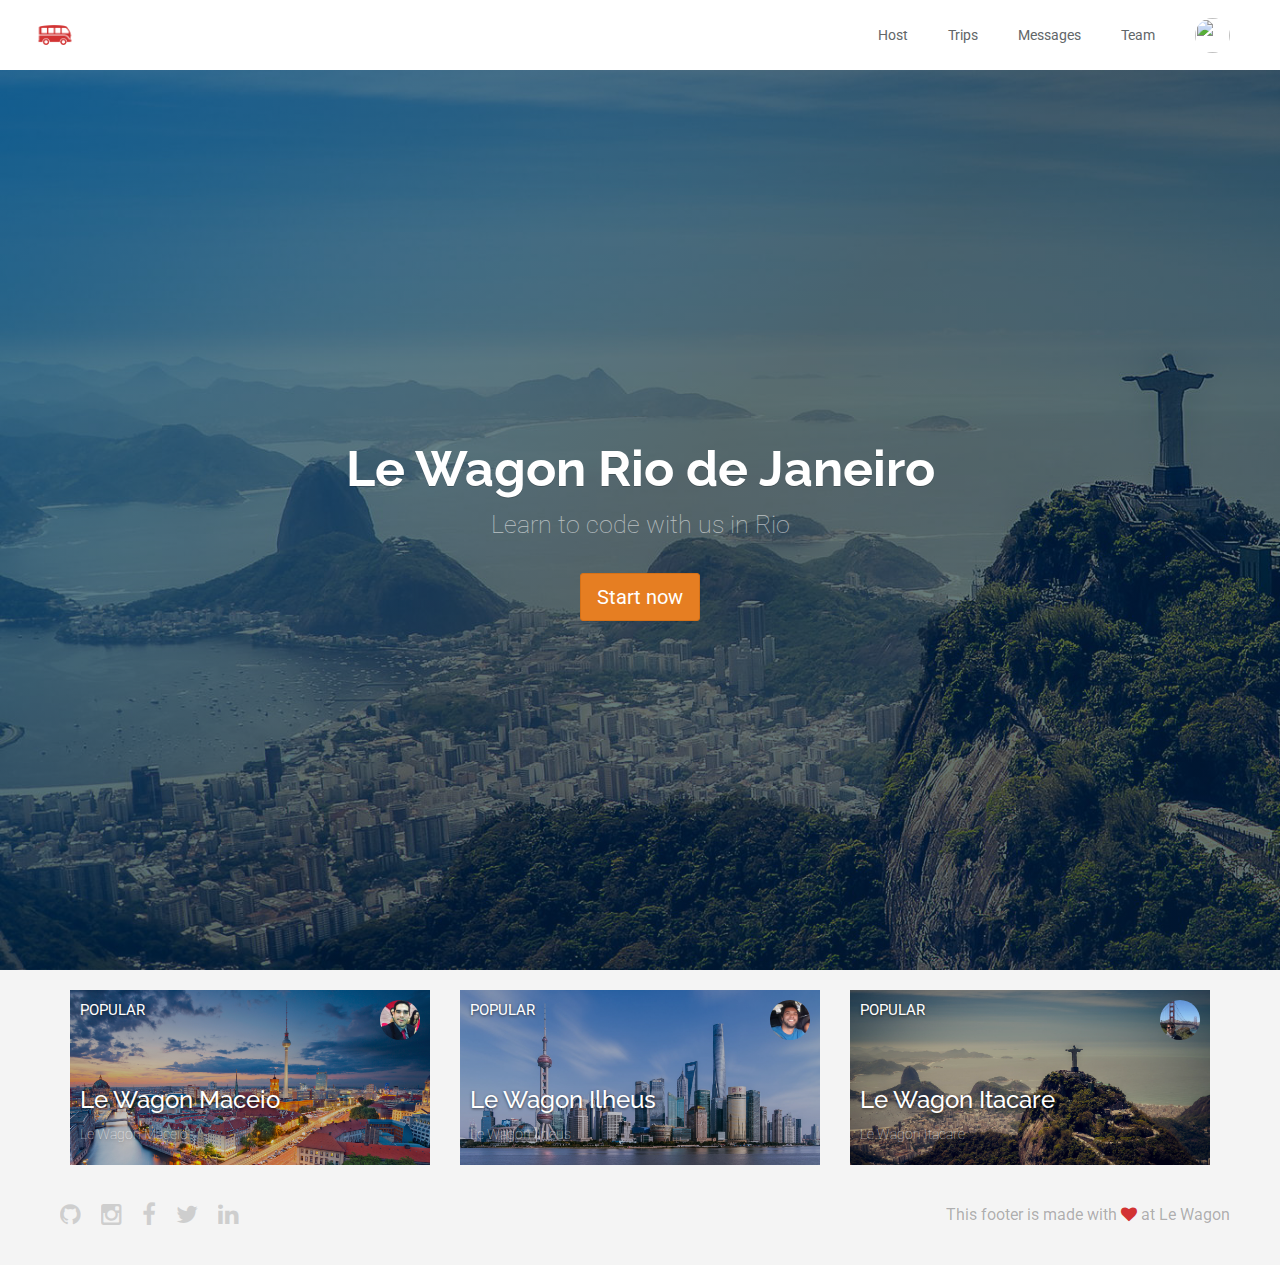
==== commit 649a77be: "Automated commit at 2018-03-19 18:03:36 UTC by middleman-deploy 2.0.0-alpha" ====
--- a/index.html
+++ b/index.html
@@ -7,7 +7,7 @@
           content="width=device-width, initial-scale=1, shrink-to-fit=no">
     <!-- Use the title from a page's frontmatter if it has one -->
     <title>Le Wagon - Middleman</title>
-    <link href="stylesheets/application-c93ab167.css" rel="stylesheet" />
+    <link href="stylesheets/application-d5861ce9.css" rel="stylesheet" />
     <script src="javascripts/application-93de88c9.js"></script>
     <link href="images/favicon-f15af148.png" rel="icon" type="image/png" />
   </head>
@@ -67,10 +67,10 @@
   </div>
 </div> -->
 
-<div class="banner" style="background-image: linear-gradient(-225deg, rgba(0,101,168,0.6) 0%, rgba(0,36,61,0.6) 50%), url(images/berlin-385bf3e8.jpeg);">
+<div class="banner" style="background-image: linear-gradient(-225deg, rgba(0,101,168,0.6) 0%, rgba(0,36,61,0.6) 50%), url(images/rio-85b362ea.jpeg);">
   <div class="banner-content">
-    <h1>Le Wagon Berlin</h1>
-    <p>Learn to code with us in Berlin</p>
+    <h1>Le Wagon Rio de Janeiro</h1>
+    <p>Learn to code with us in Rio</p>
     <a class="btn btn-primary btn-lg">Start now</a>
   </div>
 </div>
@@ -79,17 +79,42 @@
 <div class="container">
   <div class="row">
     <div class="col-xs-12 col-sm-4">
-      <!-- insert <div class="card"> -->
-        <div class="card" style="background-image: linear-gradient(rgba(0,0,0,0.3), rgba(0,0,0,0.2)), url(images/shanghai-4f4babae.jpeg);">
+
+        <div class="card" style="background-image: linear-gradient(rgba(0,0,0,0.3), rgba(0,0,0,0.2)), url('images/berlin-385bf3e8.jpeg');">
           <div class="card-category">Popular</div>
           <div class="card-description">
-            <h2>Le Wagon Shanghai</h2>
-            <p>Very cool city, the best</p>
+            <h2>Le Wagon Maceio</h2>
+            <p>Le Wagon Maceio</p>
           </div>
           <img src="images/allan-ed77f5d7.jpeg" class="card-user" alt="Allan" />
           <a class="card-link" href="#" ></a>
         </div>
 
+      </div>
+    <div class="col-xs-12 col-sm-4">
+
+        <div class="card" style="background-image: linear-gradient(rgba(0,0,0,0.3), rgba(0,0,0,0.2)), url('images/shanghai-4f4babae.jpeg');">
+          <div class="card-category">Popular</div>
+          <div class="card-description">
+            <h2>Le Wagon Ilheus</h2>
+            <p>Le Wagon Ilheus</p>
+          </div>
+          <img src="images/andre-328cc73a.jpeg" class="card-user" alt="Andre" />
+          <a class="card-link" href="#" ></a>
+        </div>
+
+      </div>
+    <div class="col-xs-12 col-sm-4">
+
+        <div class="card" style="background-image: linear-gradient(rgba(0,0,0,0.3), rgba(0,0,0,0.2)), url('images/rio-85b362ea.jpeg');">
+          <div class="card-category">Popular</div>
+          <div class="card-description">
+            <h2>Le Wagon Itacare</h2>
+            <p>Le Wagon Itacare</p>
+          </div>
+          <img src="images/robynson-5ff8ee41.jpeg" class="card-user" alt="Robynson" />
+          <a class="card-link" href="#" ></a>
+        </div>
 
       </div>
 
--- a/stylesheets/application-d5861ce9.css
+++ b/stylesheets/application-d5861ce9.css
@@ -0,0 +1,8 @@
+@import url("https://fonts.googleapis.com/css?family=Open+Sans:400,300,700|Raleway:400,100,300,700,500");@import url("https://fonts.googleapis.com/css?family=Roboto");/*!
+ * Bootstrap v3.3.7 (http://getbootstrap.com)
+ * Copyright 2011-2016 Twitter, Inc.
+ * Licensed under MIT (https://github.com/twbs/bootstrap/blob/master/LICENSE)
+ *//*! normalize.css v3.0.3 | MIT License | github.com/necolas/normalize.css */html{font-family:sans-serif;-ms-text-size-adjust:100%;-webkit-text-size-adjust:100%}body{margin:0}article,aside,details,figcaption,figure,footer,header,hgroup,main,menu,nav,section,summary{display:block}audio,canvas,progress,video{display:inline-block;vertical-align:baseline}audio:not([controls]){display:none;height:0}[hidden],template{display:none}a{background-color:transparent}a:active,a:hover{outline:0}abbr[title]{border-bottom:1px dotted}b,strong{font-weight:bold}dfn{font-style:italic}h1{font-size:2em;margin:0.67em 0}mark{background:#ff0;color:#000}small{font-size:80%}sub,sup{font-size:75%;line-height:0;position:relative;vertical-align:baseline}sup{top:-0.5em}sub{bottom:-0.25em}img{border:0}svg:not(:root){overflow:hidden}figure{margin:1em 40px}hr{-webkit-box-sizing:content-box;box-sizing:content-box;height:0}pre{overflow:auto}code,kbd,pre,samp{font-family:monospace, monospace;font-size:1em}button,input,optgroup,select,textarea{color:inherit;font:inherit;margin:0}button{overflow:visible}button,select{text-transform:none}button,html input[type="button"],input[type="reset"],input[type="submit"]{-webkit-appearance:button;cursor:pointer}button[disabled],html input[disabled]{cursor:default}button::-moz-focus-inner,input::-moz-focus-inner{border:0;padding:0}input{line-height:normal}input[type="checkbox"],input[type="radio"]{-webkit-box-sizing:border-box;box-sizing:border-box;padding:0}input[type="number"]::-webkit-inner-spin-button,input[type="number"]::-webkit-outer-spin-button{height:auto}input[type="search"]{-webkit-appearance:textfield;-webkit-box-sizing:content-box;box-sizing:content-box}input[type="search"]::-webkit-search-cancel-button,input[type="search"]::-webkit-search-decoration{-webkit-appearance:none}fieldset{border:1px solid #c0c0c0;margin:0 2px;padding:0.35em 0.625em 0.75em}legend{border:0;padding:0}textarea{overflow:auto}optgroup{font-weight:bold}table{border-collapse:collapse;border-spacing:0}td,th{padding:0}/*! Source: https://github.com/h5bp/html5-boilerplate/blob/master/src/css/main.css */@media print{*,*:before,*:after{background:transparent !important;color:#000 !important;-webkit-box-shadow:none !important;box-shadow:none !important;text-shadow:none !important}a,a:visited{text-decoration:underline}a[href]:after{content:" (" attr(href) ")"}abbr[title]:after{content:" (" attr(title) ")"}a[href^="#"]:after,a[href^="javascript:"]:after{content:""}pre,blockquote{border:1px solid #999;page-break-inside:avoid}thead{display:table-header-group}tr,img{page-break-inside:avoid}img{max-width:100% !important}p,h2,h3{orphans:3;widows:3}h2,h3{page-break-after:avoid}.navbar{display:none}.btn>.caret,.dropup>.btn>.caret{border-top-color:#000 !important}.label{border:1px solid #000}.table{border-collapse:collapse !important}.table td,.table th{background-color:#fff !important}.table-bordered th,.table-bordered td{border:1px solid #ddd !important}}@font-face{font-family:'Glyphicons Halflings';src:url("../assets/bootstrap/glyphicons-halflings-regular-86b6f62b.eot");src:url("../assets/bootstrap/glyphicons-halflings-regular-86b6f62b.eot?#iefix") format("embedded-opentype"),url("../assets/bootstrap/glyphicons-halflings-regular-ca35b697.woff2") format("woff2"),url("../assets/bootstrap/glyphicons-halflings-regular-278e49a8.woff") format("woff"),url("../assets/bootstrap/glyphicons-halflings-regular-44bc1850.ttf") format("truetype"),url("../assets/bootstrap/glyphicons-halflings-regular-de51a849.svg#glyphicons_halflingsregular") format("svg")}.glyphicon{position:relative;top:1px;display:inline-block;font-family:'Glyphicons Halflings';font-style:normal;font-weight:normal;line-height:1;-webkit-font-smoothing:antialiased;-moz-osx-font-smoothing:grayscale}.glyphicon-asterisk:before{content:"\002a"}.glyphicon-plus:before{content:"\002b"}.glyphicon-euro:before,.glyphicon-eur:before{content:"\20ac"}.glyphicon-minus:before{content:"\2212"}.glyphicon-cloud:before{content:"\2601"}.glyphicon-envelope:before{content:"\2709"}.glyphicon-pencil:before{content:"\270f"}.glyphicon-glass:before{content:"\e001"}.glyphicon-music:before{content:"\e002"}.glyphicon-search:before{content:"\e003"}.glyphicon-heart:before{content:"\e005"}.glyphicon-star:before{content:"\e006"}.glyphicon-star-empty:before{content:"\e007"}.glyphicon-user:before{content:"\e008"}.glyphicon-film:before{content:"\e009"}.glyphicon-th-large:before{content:"\e010"}.glyphicon-th:before{content:"\e011"}.glyphicon-th-list:before{content:"\e012"}.glyphicon-ok:before{content:"\e013"}.glyphicon-remove:before{content:"\e014"}.glyphicon-zoom-in:before{content:"\e015"}.glyphicon-zoom-out:before{content:"\e016"}.glyphicon-off:before{content:"\e017"}.glyphicon-signal:before{content:"\e018"}.glyphicon-cog:before{content:"\e019"}.glyphicon-trash:before{content:"\e020"}.glyphicon-home:before{content:"\e021"}.glyphicon-file:before{content:"\e022"}.glyphicon-time:before{content:"\e023"}.glyphicon-road:before{content:"\e024"}.glyphicon-download-alt:before{content:"\e025"}.glyphicon-download:before{content:"\e026"}.glyphicon-upload:before{content:"\e027"}.glyphicon-inbox:before{content:"\e028"}.glyphicon-play-circle:before{content:"\e029"}.glyphicon-repeat:before{content:"\e030"}.glyphicon-refresh:before{content:"\e031"}.glyphicon-list-alt:before{content:"\e032"}.glyphicon-lock:before{content:"\e033"}.glyphicon-flag:before{content:"\e034"}.glyphicon-headphones:before{content:"\e035"}.glyphicon-volume-off:before{content:"\e036"}.glyphicon-volume-down:before{content:"\e037"}.glyphicon-volume-up:before{content:"\e038"}.glyphicon-qrcode:before{content:"\e039"}.glyphicon-barcode:before{content:"\e040"}.glyphicon-tag:before{content:"\e041"}.glyphicon-tags:before{content:"\e042"}.glyphicon-book:before{content:"\e043"}.glyphicon-bookmark:before{content:"\e044"}.glyphicon-print:before{content:"\e045"}.glyphicon-camera:before{content:"\e046"}.glyphicon-font:before{content:"\e047"}.glyphicon-bold:before{content:"\e048"}.glyphicon-italic:before{content:"\e049"}.glyphicon-text-height:before{content:"\e050"}.glyphicon-text-width:before{content:"\e051"}.glyphicon-align-left:before{content:"\e052"}.glyphicon-align-center:before{content:"\e053"}.glyphicon-align-right:before{content:"\e054"}.glyphicon-align-justify:before{content:"\e055"}.glyphicon-list:before{content:"\e056"}.glyphicon-indent-left:before{content:"\e057"}.glyphicon-indent-right:before{content:"\e058"}.glyphicon-facetime-video:before{content:"\e059"}.glyphicon-picture:before{content:"\e060"}.glyphicon-map-marker:before{content:"\e062"}.glyphicon-adjust:before{content:"\e063"}.glyphicon-tint:before{content:"\e064"}.glyphicon-edit:before{content:"\e065"}.glyphicon-share:before{content:"\e066"}.glyphicon-check:before{content:"\e067"}.glyphicon-move:before{content:"\e068"}.glyphicon-step-backward:before{content:"\e069"}.glyphicon-fast-backward:before{content:"\e070"}.glyphicon-backward:before{content:"\e071"}.glyphicon-play:before{content:"\e072"}.glyphicon-pause:before{content:"\e073"}.glyphicon-stop:before{content:"\e074"}.glyphicon-forward:before{content:"\e075"}.glyphicon-fast-forward:before{content:"\e076"}.glyphicon-step-forward:before{content:"\e077"}.glyphicon-eject:before{content:"\e078"}.glyphicon-chevron-left:before{content:"\e079"}.glyphicon-chevron-right:before{content:"\e080"}.glyphicon-plus-sign:before{content:"\e081"}.glyphicon-minus-sign:before{content:"\e082"}.glyphicon-remove-sign:before{content:"\e083"}.glyphicon-ok-sign:before{content:"\e084"}.glyphicon-question-sign:before{content:"\e085"}.glyphicon-info-sign:before{content:"\e086"}.glyphicon-screenshot:before{content:"\e087"}.glyphicon-remove-circle:before{content:"\e088"}.glyphicon-ok-circle:before{content:"\e089"}.glyphicon-ban-circle:before{content:"\e090"}.glyphicon-arrow-left:before{content:"\e091"}.glyphicon-arrow-right:before{content:"\e092"}.glyphicon-arrow-up:before{content:"\e093"}.glyphicon-arrow-down:before{content:"\e094"}.glyphicon-share-alt:before{content:"\e095"}.glyphicon-resize-full:before{content:"\e096"}.glyphicon-resize-small:before{content:"\e097"}.glyphicon-exclamation-sign:before{content:"\e101"}.glyphicon-gift:before{content:"\e102"}.glyphicon-leaf:before{content:"\e103"}.glyphicon-fire:before{content:"\e104"}.glyphicon-eye-open:before{content:"\e105"}.glyphicon-eye-close:before{content:"\e106"}.glyphicon-warning-sign:before{content:"\e107"}.glyphicon-plane:before{content:"\e108"}.glyphicon-calendar:before{content:"\e109"}.glyphicon-random:before{content:"\e110"}.glyphicon-comment:before{content:"\e111"}.glyphicon-magnet:before{content:"\e112"}.glyphicon-chevron-up:before{content:"\e113"}.glyphicon-chevron-down:before{content:"\e114"}.glyphicon-retweet:before{content:"\e115"}.glyphicon-shopping-cart:before{content:"\e116"}.glyphicon-folder-close:before{content:"\e117"}.glyphicon-folder-open:before{content:"\e118"}.glyphicon-resize-vertical:before{content:"\e119"}.glyphicon-resize-horizontal:before{content:"\e120"}.glyphicon-hdd:before{content:"\e121"}.glyphicon-bullhorn:before{content:"\e122"}.glyphicon-bell:before{content:"\e123"}.glyphicon-certificate:before{content:"\e124"}.glyphicon-thumbs-up:before{content:"\e125"}.glyphicon-thumbs-down:before{content:"\e126"}.glyphicon-hand-right:before{content:"\e127"}.glyphicon-hand-left:before{content:"\e128"}.glyphicon-hand-up:before{content:"\e129"}.glyphicon-hand-down:before{content:"\e130"}.glyphicon-circle-arrow-right:before{content:"\e131"}.glyphicon-circle-arrow-left:before{content:"\e132"}.glyphicon-circle-arrow-up:before{content:"\e133"}.glyphicon-circle-arrow-down:before{content:"\e134"}.glyphicon-globe:before{content:"\e135"}.glyphicon-wrench:before{content:"\e136"}.glyphicon-tasks:before{content:"\e137"}.glyphicon-filter:before{content:"\e138"}.glyphicon-briefcase:before{content:"\e139"}.glyphicon-fullscreen:before{content:"\e140"}.glyphicon-dashboard:before{content:"\e141"}.glyphicon-paperclip:before{content:"\e142"}.glyphicon-heart-empty:before{content:"\e143"}.glyphicon-link:before{content:"\e144"}.glyphicon-phone:before{content:"\e145"}.glyphicon-pushpin:before{content:"\e146"}.glyphicon-usd:before{content:"\e148"}.glyphicon-gbp:before{content:"\e149"}.glyphicon-sort:before{content:"\e150"}.glyphicon-sort-by-alphabet:before{content:"\e151"}.glyphicon-sort-by-alphabet-alt:before{content:"\e152"}.glyphicon-sort-by-order:before{content:"\e153"}.glyphicon-sort-by-order-alt:before{content:"\e154"}.glyphicon-sort-by-attributes:before{content:"\e155"}.glyphicon-sort-by-attributes-alt:before{content:"\e156"}.glyphicon-unchecked:before{content:"\e157"}.glyphicon-expand:before{content:"\e158"}.glyphicon-collapse-down:before{content:"\e159"}.glyphicon-collapse-up:before{content:"\e160"}.glyphicon-log-in:before{content:"\e161"}.glyphicon-flash:before{content:"\e162"}.glyphicon-log-out:before{content:"\e163"}.glyphicon-new-window:before{content:"\e164"}.glyphicon-record:before{content:"\e165"}.glyphicon-save:before{content:"\e166"}.glyphicon-open:before{content:"\e167"}.glyphicon-saved:before{content:"\e168"}.glyphicon-import:before{content:"\e169"}.glyphicon-export:before{content:"\e170"}.glyphicon-send:before{content:"\e171"}.glyphicon-floppy-disk:before{content:"\e172"}.glyphicon-floppy-saved:before{content:"\e173"}.glyphicon-floppy-remove:before{content:"\e174"}.glyphicon-floppy-save:before{content:"\e175"}.glyphicon-floppy-open:before{content:"\e176"}.glyphicon-credit-card:before{content:"\e177"}.glyphicon-transfer:before{content:"\e178"}.glyphicon-cutlery:before{content:"\e179"}.glyphicon-header:before{content:"\e180"}.glyphicon-compressed:before{content:"\e181"}.glyphicon-earphone:before{content:"\e182"}.glyphicon-phone-alt:before{content:"\e183"}.glyphicon-tower:before{content:"\e184"}.glyphicon-stats:before{content:"\e185"}.glyphicon-sd-video:before{content:"\e186"}.glyphicon-hd-video:before{content:"\e187"}.glyphicon-subtitles:before{content:"\e188"}.glyphicon-sound-stereo:before{content:"\e189"}.glyphicon-sound-dolby:before{content:"\e190"}.glyphicon-sound-5-1:before{content:"\e191"}.glyphicon-sound-6-1:before{content:"\e192"}.glyphicon-sound-7-1:before{content:"\e193"}.glyphicon-copyright-mark:before{content:"\e194"}.glyphicon-registration-mark:before{content:"\e195"}.glyphicon-cloud-download:before{content:"\e197"}.glyphicon-cloud-upload:before{content:"\e198"}.glyphicon-tree-conifer:before{content:"\e199"}.glyphicon-tree-deciduous:before{content:"\e200"}.glyphicon-cd:before{content:"\e201"}.glyphicon-save-file:before{content:"\e202"}.glyphicon-open-file:before{content:"\e203"}.glyphicon-level-up:before{content:"\e204"}.glyphicon-copy:before{content:"\e205"}.glyphicon-paste:before{content:"\e206"}.glyphicon-alert:before{content:"\e209"}.glyphicon-equalizer:before{content:"\e210"}.glyphicon-king:before{content:"\e211"}.glyphicon-queen:before{content:"\e212"}.glyphicon-pawn:before{content:"\e213"}.glyphicon-bishop:before{content:"\e214"}.glyphicon-knight:before{content:"\e215"}.glyphicon-baby-formula:before{content:"\e216"}.glyphicon-tent:before{content:"\26fa"}.glyphicon-blackboard:before{content:"\e218"}.glyphicon-bed:before{content:"\e219"}.glyphicon-apple:before{content:"\f8ff"}.glyphicon-erase:before{content:"\e221"}.glyphicon-hourglass:before{content:"\231b"}.glyphicon-lamp:before{content:"\e223"}.glyphicon-duplicate:before{content:"\e224"}.glyphicon-piggy-bank:before{content:"\e225"}.glyphicon-scissors:before{content:"\e226"}.glyphicon-bitcoin:before{content:"\e227"}.glyphicon-btc:before{content:"\e227"}.glyphicon-xbt:before{content:"\e227"}.glyphicon-yen:before{content:"\00a5"}.glyphicon-jpy:before{content:"\00a5"}.glyphicon-ruble:before{content:"\20bd"}.glyphicon-rub:before{content:"\20bd"}.glyphicon-scale:before{content:"\e230"}.glyphicon-ice-lolly:before{content:"\e231"}.glyphicon-ice-lolly-tasted:before{content:"\e232"}.glyphicon-education:before{content:"\e233"}.glyphicon-option-horizontal:before{content:"\e234"}.glyphicon-option-vertical:before{content:"\e235"}.glyphicon-menu-hamburger:before{content:"\e236"}.glyphicon-modal-window:before{content:"\e237"}.glyphicon-oil:before{content:"\e238"}.glyphicon-grain:before{content:"\e239"}.glyphicon-sunglasses:before{content:"\e240"}.glyphicon-text-size:before{content:"\e241"}.glyphicon-text-color:before{content:"\e242"}.glyphicon-text-background:before{content:"\e243"}.glyphicon-object-align-top:before{content:"\e244"}.glyphicon-object-align-bottom:before{content:"\e245"}.glyphicon-object-align-horizontal:before{content:"\e246"}.glyphicon-object-align-left:before{content:"\e247"}.glyphicon-object-align-vertical:before{content:"\e248"}.glyphicon-object-align-right:before{content:"\e249"}.glyphicon-triangle-right:before{content:"\e250"}.glyphicon-triangle-left:before{content:"\e251"}.glyphicon-triangle-bottom:before{content:"\e252"}.glyphicon-triangle-top:before{content:"\e253"}.glyphicon-console:before{content:"\e254"}.glyphicon-superscript:before{content:"\e255"}.glyphicon-subscript:before{content:"\e256"}.glyphicon-menu-left:before{content:"\e257"}.glyphicon-menu-right:before{content:"\e258"}.glyphicon-menu-down:before{content:"\e259"}.glyphicon-menu-up:before{content:"\e260"}*{-webkit-box-sizing:border-box;box-sizing:border-box}*:before,*:after{-webkit-box-sizing:border-box;box-sizing:border-box}html{font-size:10px;-webkit-tap-highlight-color:transparent}body{font-family:"Roboto", "Helvetica", "sans-serif";font-size:16px;line-height:1.42857143;color:#333333;background-color:#F4F4F4}input,button,select,textarea{font-family:inherit;font-size:inherit;line-height:inherit}a{color:#32B796;text-decoration:none}a:hover,a:focus{color:#227b65;text-decoration:underline}a:focus{outline:5px auto -webkit-focus-ring-color;outline-offset:-2px}figure{margin:0}img{vertical-align:middle}.img-responsive{display:block;max-width:100%;height:auto}.img-rounded{border-radius:3px}.img-thumbnail{padding:4px;line-height:1.42857143;background-color:#F4F4F4;border:1px solid #ddd;border-radius:3px;-webkit-transition:all 0.2s ease-in-out;transition:all 0.2s ease-in-out;display:inline-block;max-width:100%;height:auto}.img-circle{border-radius:50%}hr{margin-top:22px;margin-bottom:22px;border:0;border-top:1px solid #eeeeee}.sr-only{position:absolute;width:1px;height:1px;margin:-1px;padding:0;overflow:hidden;clip:rect(0, 0, 0, 0);border:0}.sr-only-focusable:active,.sr-only-focusable:focus{position:static;width:auto;height:auto;margin:0;overflow:visible;clip:auto}[role="button"]{cursor:pointer}h1,h2,h3,h4,h5,h6,.h1,.h2,.h3,.h4,.h5,.h6{font-family:"Raleway", "Helvetica", "sans-serif";font-weight:500;line-height:1.1;color:inherit}h1 small,h1 .small,h2 small,h2 .small,h3 small,h3 .small,h4 small,h4 .small,h5 small,h5 .small,h6 small,h6 .small,.h1 small,.h1 .small,.h2 small,.h2 .small,.h3 small,.h3 .small,.h4 small,.h4 .small,.h5 small,.h5 .small,.h6 small,.h6 .small{font-weight:normal;line-height:1;color:#777777}h1,.h1,h2,.h2,h3,.h3{margin-top:22px;margin-bottom:11px}h1 small,h1 .small,.h1 small,.h1 .small,h2 small,h2 .small,.h2 small,.h2 .small,h3 small,h3 .small,.h3 small,.h3 .small{font-size:65%}h4,.h4,h5,.h5,h6,.h6{margin-top:11px;margin-bottom:11px}h4 small,h4 .small,.h4 small,.h4 .small,h5 small,h5 .small,.h5 small,.h5 .small,h6 small,h6 .small,.h6 small,.h6 .small{font-size:75%}h1,.h1{font-size:41px}h2,.h2{font-size:34px}h3,.h3{font-size:28px}h4,.h4{font-size:20px}h5,.h5{font-size:16px}h6,.h6{font-size:14px}p{margin:0 0 11px}.lead{margin-bottom:22px;font-size:18px;font-weight:300;line-height:1.4}@media (min-width: 768px){.lead{font-size:24px}}small,.small{font-size:87%}mark,.mark{background-color:#fcf8e3;padding:.2em}.text-left{text-align:left}.text-right{text-align:right}.text-center{text-align:center}.text-justify{text-align:justify}.text-nowrap{white-space:nowrap}.text-lowercase{text-transform:lowercase}.text-uppercase,.initialism{text-transform:uppercase}.text-capitalize{text-transform:capitalize}.text-muted{color:#777777}.text-primary{color:#32B796}a.text-primary:hover,a.text-primary:focus{color:#278f75}.text-success{color:#3c763d}a.text-success:hover,a.text-success:focus{color:#2b542c}.text-info{color:#31708f}a.text-info:hover,a.text-info:focus{color:#245269}.text-warning{color:#8a6d3b}a.text-warning:hover,a.text-warning:focus{color:#66512c}.text-danger{color:#a94442}a.text-danger:hover,a.text-danger:focus{color:#843534}.bg-primary{color:#fff}.bg-primary{background-color:#32B796}a.bg-primary:hover,a.bg-primary:focus{background-color:#278f75}.bg-success{background-color:#dff0d8}a.bg-success:hover,a.bg-success:focus{background-color:#c1e2b3}.bg-info{background-color:#d9edf7}a.bg-info:hover,a.bg-info:focus{background-color:#afd9ee}.bg-warning{background-color:#fcf8e3}a.bg-warning:hover,a.bg-warning:focus{background-color:#f7ecb5}.bg-danger{background-color:#f2dede}a.bg-danger:hover,a.bg-danger:focus{background-color:#e4b9b9}.page-header{padding-bottom:10px;margin:44px 0 22px;border-bottom:1px solid #eeeeee}ul,ol{margin-top:0;margin-bottom:11px}ul ul,ul ol,ol ul,ol ol{margin-bottom:0}.list-unstyled{padding-left:0;list-style:none}.list-inline{padding-left:0;list-style:none;margin-left:-5px}.list-inline>li{display:inline-block;padding-left:5px;padding-right:5px}dl{margin-top:0;margin-bottom:22px}dt,dd{line-height:1.42857143}dt{font-weight:bold}dd{margin-left:0}.dl-horizontal dd:before,.dl-horizontal dd:after{content:" ";display:table}.dl-horizontal dd:after{clear:both}@media (min-width: 768px){.dl-horizontal dt{float:left;width:160px;clear:left;text-align:right;overflow:hidden;text-overflow:ellipsis;white-space:nowrap}.dl-horizontal dd{margin-left:180px}}abbr[title],abbr[data-original-title]{cursor:help;border-bottom:1px dotted #777777}.initialism{font-size:90%}blockquote{padding:11px 22px;margin:0 0 22px;font-size:20px;border-left:5px solid #eeeeee}blockquote p:last-child,blockquote ul:last-child,blockquote ol:last-child{margin-bottom:0}blockquote footer,blockquote small,blockquote .small{display:block;font-size:80%;line-height:1.42857143;color:#777777}blockquote footer:before,blockquote small:before,blockquote .small:before{content:'\2014 \00A0'}.blockquote-reverse,blockquote.pull-right{padding-right:15px;padding-left:0;border-right:5px solid #eeeeee;border-left:0;text-align:right}.blockquote-reverse footer:before,.blockquote-reverse small:before,.blockquote-reverse .small:before,blockquote.pull-right footer:before,blockquote.pull-right small:before,blockquote.pull-right .small:before{content:''}.blockquote-reverse footer:after,.blockquote-reverse small:after,.blockquote-reverse .small:after,blockquote.pull-right footer:after,blockquote.pull-right small:after,blockquote.pull-right .small:after{content:'\00A0 \2014'}address{margin-bottom:22px;font-style:normal;line-height:1.42857143}code,kbd,pre,samp{font-family:Menlo, Monaco, Consolas, "Courier New", monospace}code{padding:2px 4px;font-size:90%;color:#c7254e;background-color:#f9f2f4;border-radius:3px}kbd{padding:2px 4px;font-size:90%;color:#fff;background-color:#333;border-radius:3px;-webkit-box-shadow:inset 0 -1px 0 rgba(0,0,0,0.25);box-shadow:inset 0 -1px 0 rgba(0,0,0,0.25)}kbd kbd{padding:0;font-size:100%;font-weight:bold;-webkit-box-shadow:none;box-shadow:none}pre{display:block;padding:10.5px;margin:0 0 11px;font-size:15px;line-height:1.42857143;word-break:break-all;word-wrap:break-word;color:#333333;background-color:#f5f5f5;border:1px solid #ccc;border-radius:3px}pre code{padding:0;font-size:inherit;color:inherit;white-space:pre-wrap;background-color:transparent;border-radius:0}.pre-scrollable{max-height:340px;overflow-y:scroll}.container{margin-right:auto;margin-left:auto;padding-left:15px;padding-right:15px}.container:before,.container:after{content:" ";display:table}.container:after{clear:both}@media (min-width: 768px){.container{width:750px}}@media (min-width: 992px){.container{width:970px}}@media (min-width: 1200px){.container{width:1170px}}.container-fluid{margin-right:auto;margin-left:auto;padding-left:15px;padding-right:15px}.container-fluid:before,.container-fluid:after{content:" ";display:table}.container-fluid:after{clear:both}.row{margin-left:-15px;margin-right:-15px}.row:before,.row:after{content:" ";display:table}.row:after{clear:both}.col-xs-1,.col-sm-1,.col-md-1,.col-lg-1,.col-xs-2,.col-sm-2,.col-md-2,.col-lg-2,.col-xs-3,.col-sm-3,.col-md-3,.col-lg-3,.col-xs-4,.col-sm-4,.col-md-4,.col-lg-4,.col-xs-5,.col-sm-5,.col-md-5,.col-lg-5,.col-xs-6,.col-sm-6,.col-md-6,.col-lg-6,.col-xs-7,.col-sm-7,.col-md-7,.col-lg-7,.col-xs-8,.col-sm-8,.col-md-8,.col-lg-8,.col-xs-9,.col-sm-9,.col-md-9,.col-lg-9,.col-xs-10,.col-sm-10,.col-md-10,.col-lg-10,.col-xs-11,.col-sm-11,.col-md-11,.col-lg-11,.col-xs-12,.col-sm-12,.col-md-12,.col-lg-12{position:relative;min-height:1px;padding-left:15px;padding-right:15px}.col-xs-1,.col-xs-2,.col-xs-3,.col-xs-4,.col-xs-5,.col-xs-6,.col-xs-7,.col-xs-8,.col-xs-9,.col-xs-10,.col-xs-11,.col-xs-12{float:left}.col-xs-1{width:8.33333333%}.col-xs-2{width:16.66666667%}.col-xs-3{width:25%}.col-xs-4{width:33.33333333%}.col-xs-5{width:41.66666667%}.col-xs-6{width:50%}.col-xs-7{width:58.33333333%}.col-xs-8{width:66.66666667%}.col-xs-9{width:75%}.col-xs-10{width:83.33333333%}.col-xs-11{width:91.66666667%}.col-xs-12{width:100%}.col-xs-pull-0{right:auto}.col-xs-pull-1{right:8.33333333%}.col-xs-pull-2{right:16.66666667%}.col-xs-pull-3{right:25%}.col-xs-pull-4{right:33.33333333%}.col-xs-pull-5{right:41.66666667%}.col-xs-pull-6{right:50%}.col-xs-pull-7{right:58.33333333%}.col-xs-pull-8{right:66.66666667%}.col-xs-pull-9{right:75%}.col-xs-pull-10{right:83.33333333%}.col-xs-pull-11{right:91.66666667%}.col-xs-pull-12{right:100%}.col-xs-push-0{left:auto}.col-xs-push-1{left:8.33333333%}.col-xs-push-2{left:16.66666667%}.col-xs-push-3{left:25%}.col-xs-push-4{left:33.33333333%}.col-xs-push-5{left:41.66666667%}.col-xs-push-6{left:50%}.col-xs-push-7{left:58.33333333%}.col-xs-push-8{left:66.66666667%}.col-xs-push-9{left:75%}.col-xs-push-10{left:83.33333333%}.col-xs-push-11{left:91.66666667%}.col-xs-push-12{left:100%}.col-xs-offset-0{margin-left:0%}.col-xs-offset-1{margin-left:8.33333333%}.col-xs-offset-2{margin-left:16.66666667%}.col-xs-offset-3{margin-left:25%}.col-xs-offset-4{margin-left:33.33333333%}.col-xs-offset-5{margin-left:41.66666667%}.col-xs-offset-6{margin-left:50%}.col-xs-offset-7{margin-left:58.33333333%}.col-xs-offset-8{margin-left:66.66666667%}.col-xs-offset-9{margin-left:75%}.col-xs-offset-10{margin-left:83.33333333%}.col-xs-offset-11{margin-left:91.66666667%}.col-xs-offset-12{margin-left:100%}@media (min-width: 768px){.col-sm-1,.col-sm-2,.col-sm-3,.col-sm-4,.col-sm-5,.col-sm-6,.col-sm-7,.col-sm-8,.col-sm-9,.col-sm-10,.col-sm-11,.col-sm-12{float:left}.col-sm-1{width:8.33333333%}.col-sm-2{width:16.66666667%}.col-sm-3{width:25%}.col-sm-4{width:33.33333333%}.col-sm-5{width:41.66666667%}.col-sm-6{width:50%}.col-sm-7{width:58.33333333%}.col-sm-8{width:66.66666667%}.col-sm-9{width:75%}.col-sm-10{width:83.33333333%}.col-sm-11{width:91.66666667%}.col-sm-12{width:100%}.col-sm-pull-0{right:auto}.col-sm-pull-1{right:8.33333333%}.col-sm-pull-2{right:16.66666667%}.col-sm-pull-3{right:25%}.col-sm-pull-4{right:33.33333333%}.col-sm-pull-5{right:41.66666667%}.col-sm-pull-6{right:50%}.col-sm-pull-7{right:58.33333333%}.col-sm-pull-8{right:66.66666667%}.col-sm-pull-9{right:75%}.col-sm-pull-10{right:83.33333333%}.col-sm-pull-11{right:91.66666667%}.col-sm-pull-12{right:100%}.col-sm-push-0{left:auto}.col-sm-push-1{left:8.33333333%}.col-sm-push-2{left:16.66666667%}.col-sm-push-3{left:25%}.col-sm-push-4{left:33.33333333%}.col-sm-push-5{left:41.66666667%}.col-sm-push-6{left:50%}.col-sm-push-7{left:58.33333333%}.col-sm-push-8{left:66.66666667%}.col-sm-push-9{left:75%}.col-sm-push-10{left:83.33333333%}.col-sm-push-11{left:91.66666667%}.col-sm-push-12{left:100%}.col-sm-offset-0{margin-left:0%}.col-sm-offset-1{margin-left:8.33333333%}.col-sm-offset-2{margin-left:16.66666667%}.col-sm-offset-3{margin-left:25%}.col-sm-offset-4{margin-left:33.33333333%}.col-sm-offset-5{margin-left:41.66666667%}.col-sm-offset-6{margin-left:50%}.col-sm-offset-7{margin-left:58.33333333%}.col-sm-offset-8{margin-left:66.66666667%}.col-sm-offset-9{margin-left:75%}.col-sm-offset-10{margin-left:83.33333333%}.col-sm-offset-11{margin-left:91.66666667%}.col-sm-offset-12{margin-left:100%}}@media (min-width: 992px){.col-md-1,.col-md-2,.col-md-3,.col-md-4,.col-md-5,.col-md-6,.col-md-7,.col-md-8,.col-md-9,.col-md-10,.col-md-11,.col-md-12{float:left}.col-md-1{width:8.33333333%}.col-md-2{width:16.66666667%}.col-md-3{width:25%}.col-md-4{width:33.33333333%}.col-md-5{width:41.66666667%}.col-md-6{width:50%}.col-md-7{width:58.33333333%}.col-md-8{width:66.66666667%}.col-md-9{width:75%}.col-md-10{width:83.33333333%}.col-md-11{width:91.66666667%}.col-md-12{width:100%}.col-md-pull-0{right:auto}.col-md-pull-1{right:8.33333333%}.col-md-pull-2{right:16.66666667%}.col-md-pull-3{right:25%}.col-md-pull-4{right:33.33333333%}.col-md-pull-5{right:41.66666667%}.col-md-pull-6{right:50%}.col-md-pull-7{right:58.33333333%}.col-md-pull-8{right:66.66666667%}.col-md-pull-9{right:75%}.col-md-pull-10{right:83.33333333%}.col-md-pull-11{right:91.66666667%}.col-md-pull-12{right:100%}.col-md-push-0{left:auto}.col-md-push-1{left:8.33333333%}.col-md-push-2{left:16.66666667%}.col-md-push-3{left:25%}.col-md-push-4{left:33.33333333%}.col-md-push-5{left:41.66666667%}.col-md-push-6{left:50%}.col-md-push-7{left:58.33333333%}.col-md-push-8{left:66.66666667%}.col-md-push-9{left:75%}.col-md-push-10{left:83.33333333%}.col-md-push-11{left:91.66666667%}.col-md-push-12{left:100%}.col-md-offset-0{margin-left:0%}.col-md-offset-1{margin-left:8.33333333%}.col-md-offset-2{margin-left:16.66666667%}.col-md-offset-3{margin-left:25%}.col-md-offset-4{margin-left:33.33333333%}.col-md-offset-5{margin-left:41.66666667%}.col-md-offset-6{margin-left:50%}.col-md-offset-7{margin-left:58.33333333%}.col-md-offset-8{margin-left:66.66666667%}.col-md-offset-9{margin-left:75%}.col-md-offset-10{margin-left:83.33333333%}.col-md-offset-11{margin-left:91.66666667%}.col-md-offset-12{margin-left:100%}}@media (min-width: 1200px){.col-lg-1,.col-lg-2,.col-lg-3,.col-lg-4,.col-lg-5,.col-lg-6,.col-lg-7,.col-lg-8,.col-lg-9,.col-lg-10,.col-lg-11,.col-lg-12{float:left}.col-lg-1{width:8.33333333%}.col-lg-2{width:16.66666667%}.col-lg-3{width:25%}.col-lg-4{width:33.33333333%}.col-lg-5{width:41.66666667%}.col-lg-6{width:50%}.col-lg-7{width:58.33333333%}.col-lg-8{width:66.66666667%}.col-lg-9{width:75%}.col-lg-10{width:83.33333333%}.col-lg-11{width:91.66666667%}.col-lg-12{width:100%}.col-lg-pull-0{right:auto}.col-lg-pull-1{right:8.33333333%}.col-lg-pull-2{right:16.66666667%}.col-lg-pull-3{right:25%}.col-lg-pull-4{right:33.33333333%}.col-lg-pull-5{right:41.66666667%}.col-lg-pull-6{right:50%}.col-lg-pull-7{right:58.33333333%}.col-lg-pull-8{right:66.66666667%}.col-lg-pull-9{right:75%}.col-lg-pull-10{right:83.33333333%}.col-lg-pull-11{right:91.66666667%}.col-lg-pull-12{right:100%}.col-lg-push-0{left:auto}.col-lg-push-1{left:8.33333333%}.col-lg-push-2{left:16.66666667%}.col-lg-push-3{left:25%}.col-lg-push-4{left:33.33333333%}.col-lg-push-5{left:41.66666667%}.col-lg-push-6{left:50%}.col-lg-push-7{left:58.33333333%}.col-lg-push-8{left:66.66666667%}.col-lg-push-9{left:75%}.col-lg-push-10{left:83.33333333%}.col-lg-push-11{left:91.66666667%}.col-lg-push-12{left:100%}.col-lg-offset-0{margin-left:0%}.col-lg-offset-1{margin-left:8.33333333%}.col-lg-offset-2{margin-left:16.66666667%}.col-lg-offset-3{margin-left:25%}.col-lg-offset-4{margin-left:33.33333333%}.col-lg-offset-5{margin-left:41.66666667%}.col-lg-offset-6{margin-left:50%}.col-lg-offset-7{margin-left:58.33333333%}.col-lg-offset-8{margin-left:66.66666667%}.col-lg-offset-9{margin-left:75%}.col-lg-offset-10{margin-left:83.33333333%}.col-lg-offset-11{margin-left:91.66666667%}.col-lg-offset-12{margin-left:100%}}table{background-color:transparent}caption{padding-top:8px;padding-bottom:8px;color:#777777;text-align:left}th{text-align:left}.table{width:100%;max-width:100%;margin-bottom:22px}.table>thead>tr>th,.table>thead>tr>td,.table>tbody>tr>th,.table>tbody>tr>td,.table>tfoot>tr>th,.table>tfoot>tr>td{padding:8px;line-height:1.42857143;vertical-align:top;border-top:1px solid #ddd}.table>thead>tr>th{vertical-align:bottom;border-bottom:2px solid #ddd}.table>caption+thead>tr:first-child>th,.table>caption+thead>tr:first-child>td,.table>colgroup+thead>tr:first-child>th,.table>colgroup+thead>tr:first-child>td,.table>thead:first-child>tr:first-child>th,.table>thead:first-child>tr:first-child>td{border-top:0}.table>tbody+tbody{border-top:2px solid #ddd}.table .table{background-color:#F4F4F4}.table-condensed>thead>tr>th,.table-condensed>thead>tr>td,.table-condensed>tbody>tr>th,.table-condensed>tbody>tr>td,.table-condensed>tfoot>tr>th,.table-condensed>tfoot>tr>td{padding:5px}.table-bordered{border:1px solid #ddd}.table-bordered>thead>tr>th,.table-bordered>thead>tr>td,.table-bordered>tbody>tr>th,.table-bordered>tbody>tr>td,.table-bordered>tfoot>tr>th,.table-bordered>tfoot>tr>td{border:1px solid #ddd}.table-bordered>thead>tr>th,.table-bordered>thead>tr>td{border-bottom-width:2px}.table-striped>tbody>tr:nth-of-type(odd){background-color:#f9f9f9}.table-hover>tbody>tr:hover{background-color:#f5f5f5}table col[class*="col-"]{position:static;float:none;display:table-column}table td[class*="col-"],table th[class*="col-"]{position:static;float:none;display:table-cell}.table>thead>tr>td.active,.table>thead>tr>th.active,.table>thead>tr.active>td,.table>thead>tr.active>th,.table>tbody>tr>td.active,.table>tbody>tr>th.active,.table>tbody>tr.active>td,.table>tbody>tr.active>th,.table>tfoot>tr>td.active,.table>tfoot>tr>th.active,.table>tfoot>tr.active>td,.table>tfoot>tr.active>th{background-color:#f5f5f5}.table-hover>tbody>tr>td.active:hover,.table-hover>tbody>tr>th.active:hover,.table-hover>tbody>tr.active:hover>td,.table-hover>tbody>tr:hover>.active,.table-hover>tbody>tr.active:hover>th{background-color:#e8e8e8}.table>thead>tr>td.success,.table>thead>tr>th.success,.table>thead>tr.success>td,.table>thead>tr.success>th,.table>tbody>tr>td.success,.table>tbody>tr>th.success,.table>tbody>tr.success>td,.table>tbody>tr.success>th,.table>tfoot>tr>td.success,.table>tfoot>tr>th.success,.table>tfoot>tr.success>td,.table>tfoot>tr.success>th{background-color:#dff0d8}.table-hover>tbody>tr>td.success:hover,.table-hover>tbody>tr>th.success:hover,.table-hover>tbody>tr.success:hover>td,.table-hover>tbody>tr:hover>.success,.table-hover>tbody>tr.success:hover>th{background-color:#d0e9c6}.table>thead>tr>td.info,.table>thead>tr>th.info,.table>thead>tr.info>td,.table>thead>tr.info>th,.table>tbody>tr>td.info,.table>tbody>tr>th.info,.table>tbody>tr.info>td,.table>tbody>tr.info>th,.table>tfoot>tr>td.info,.table>tfoot>tr>th.info,.table>tfoot>tr.info>td,.table>tfoot>tr.info>th{background-color:#d9edf7}.table-hover>tbody>tr>td.info:hover,.table-hover>tbody>tr>th.info:hover,.table-hover>tbody>tr.info:hover>td,.table-hover>tbody>tr:hover>.info,.table-hover>tbody>tr.info:hover>th{background-color:#c4e3f3}.table>thead>tr>td.warning,.table>thead>tr>th.warning,.table>thead>tr.warning>td,.table>thead>tr.warning>th,.table>tbody>tr>td.warning,.table>tbody>tr>th.warning,.table>tbody>tr.warning>td,.table>tbody>tr.warning>th,.table>tfoot>tr>td.warning,.table>tfoot>tr>th.warning,.table>tfoot>tr.warning>td,.table>tfoot>tr.warning>th{background-color:#fcf8e3}.table-hover>tbody>tr>td.warning:hover,.table-hover>tbody>tr>th.warning:hover,.table-hover>tbody>tr.warning:hover>td,.table-hover>tbody>tr:hover>.warning,.table-hover>tbody>tr.warning:hover>th{background-color:#faf2cc}.table>thead>tr>td.danger,.table>thead>tr>th.danger,.table>thead>tr.danger>td,.table>thead>tr.danger>th,.table>tbody>tr>td.danger,.table>tbody>tr>th.danger,.table>tbody>tr.danger>td,.table>tbody>tr.danger>th,.table>tfoot>tr>td.danger,.table>tfoot>tr>th.danger,.table>tfoot>tr.danger>td,.table>tfoot>tr.danger>th{background-color:#f2dede}.table-hover>tbody>tr>td.danger:hover,.table-hover>tbody>tr>th.danger:hover,.table-hover>tbody>tr.danger:hover>td,.table-hover>tbody>tr:hover>.danger,.table-hover>tbody>tr.danger:hover>th{background-color:#ebcccc}.table-responsive{overflow-x:auto;min-height:0.01%}@media screen and (max-width: 767px){.table-responsive{width:100%;margin-bottom:16.5px;overflow-y:hidden;-ms-overflow-style:-ms-autohiding-scrollbar;border:1px solid #ddd}.table-responsive>.table{margin-bottom:0}.table-responsive>.table>thead>tr>th,.table-responsive>.table>thead>tr>td,.table-responsive>.table>tbody>tr>th,.table-responsive>.table>tbody>tr>td,.table-responsive>.table>tfoot>tr>th,.table-responsive>.table>tfoot>tr>td{white-space:nowrap}.table-responsive>.table-bordered{border:0}.table-responsive>.table-bordered>thead>tr>th:first-child,.table-responsive>.table-bordered>thead>tr>td:first-child,.table-responsive>.table-bordered>tbody>tr>th:first-child,.table-responsive>.table-bordered>tbody>tr>td:first-child,.table-responsive>.table-bordered>tfoot>tr>th:first-child,.table-responsive>.table-bordered>tfoot>tr>td:first-child{border-left:0}.table-responsive>.table-bordered>thead>tr>th:last-child,.table-responsive>.table-bordered>thead>tr>td:last-child,.table-responsive>.table-bordered>tbody>tr>th:last-child,.table-responsive>.table-bordered>tbody>tr>td:last-child,.table-responsive>.table-bordered>tfoot>tr>th:last-child,.table-responsive>.table-bordered>tfoot>tr>td:last-child{border-right:0}.table-responsive>.table-bordered>tbody>tr:last-child>th,.table-responsive>.table-bordered>tbody>tr:last-child>td,.table-responsive>.table-bordered>tfoot>tr:last-child>th,.table-responsive>.table-bordered>tfoot>tr:last-child>td{border-bottom:0}}fieldset{padding:0;margin:0;border:0;min-width:0}legend{display:block;width:100%;padding:0;margin-bottom:22px;font-size:24px;line-height:inherit;color:#333333;border:0;border-bottom:1px solid #e5e5e5}label{display:inline-block;max-width:100%;margin-bottom:5px;font-weight:bold}input[type="search"]{-webkit-box-sizing:border-box;box-sizing:border-box}input[type="radio"],input[type="checkbox"]{margin:4px 0 0;margin-top:1px \9;line-height:normal}input[type="file"]{display:block}input[type="range"]{display:block;width:100%}select[multiple],select[size]{height:auto}input[type="file"]:focus,input[type="radio"]:focus,input[type="checkbox"]:focus{outline:5px auto -webkit-focus-ring-color;outline-offset:-2px}output{display:block;padding-top:7px;font-size:16px;line-height:1.42857143;color:#000000}.form-control{display:block;width:100%;height:36px;padding:6px 12px;font-size:16px;line-height:1.42857143;color:#000000;background-color:#fff;background-image:none;border:1px solid #ccc;border-radius:3px;-webkit-box-shadow:inset 0 1px 1px rgba(0,0,0,0.075);box-shadow:inset 0 1px 1px rgba(0,0,0,0.075);-webkit-transition:border-color ease-in-out 0.15s, box-shadow ease-in-out 0.15s;-webkit-transition:border-color ease-in-out 0.15s, -webkit-box-shadow ease-in-out 0.15s;transition:border-color ease-in-out 0.15s, -webkit-box-shadow ease-in-out 0.15s;transition:border-color ease-in-out 0.15s, box-shadow ease-in-out 0.15s;transition:border-color ease-in-out 0.15s, box-shadow ease-in-out 0.15s, -webkit-box-shadow ease-in-out 0.15s}.form-control:focus{border-color:#66afe9;outline:0;-webkit-box-shadow:inset 0 1px 1px rgba(0,0,0,0.075),0 0 8px rgba(102,175,233,0.6);box-shadow:inset 0 1px 1px rgba(0,0,0,0.075),0 0 8px rgba(102,175,233,0.6)}.form-control::-moz-placeholder{color:#999;opacity:1}.form-control:-ms-input-placeholder{color:#999}.form-control::-webkit-input-placeholder{color:#999}.form-control::-ms-expand{border:0;background-color:transparent}.form-control[disabled],.form-control[readonly],fieldset[disabled] .form-control{background-color:#eeeeee;opacity:1}.form-control[disabled],fieldset[disabled] .form-control{cursor:not-allowed}textarea.form-control{height:auto}input[type="search"]{-webkit-appearance:none}@media screen and (-webkit-min-device-pixel-ratio: 0){input[type="date"].form-control,input[type="time"].form-control,input[type="datetime-local"].form-control,input[type="month"].form-control{line-height:36px}input[type="date"].input-sm,.input-group-sm>input[type="date"].form-control,.input-group-sm>input[type="date"].input-group-addon,.input-group-sm>.input-group-btn>input[type="date"].btn,.input-group-sm input[type="date"],input[type="time"].input-sm,.input-group-sm>input[type="time"].form-control,.input-group-sm>input[type="time"].input-group-addon,.input-group-sm>.input-group-btn>input[type="time"].btn,.input-group-sm input[type="time"],input[type="datetime-local"].input-sm,.input-group-sm>input[type="datetime-local"].form-control,.input-group-sm>input[type="datetime-local"].input-group-addon,.input-group-sm>.input-group-btn>input[type="datetime-local"].btn,.input-group-sm input[type="datetime-local"],input[type="month"].input-sm,.input-group-sm>input[type="month"].form-control,.input-group-sm>input[type="month"].input-group-addon,.input-group-sm>.input-group-btn>input[type="month"].btn,.input-group-sm input[type="month"]{line-height:33px}input[type="date"].input-lg,.input-group-lg>input[type="date"].form-control,.input-group-lg>input[type="date"].input-group-addon,.input-group-lg>.input-group-btn>input[type="date"].btn,.input-group-lg input[type="date"],input[type="time"].input-lg,.input-group-lg>input[type="time"].form-control,.input-group-lg>input[type="time"].input-group-addon,.input-group-lg>.input-group-btn>input[type="time"].btn,.input-group-lg input[type="time"],input[type="datetime-local"].input-lg,.input-group-lg>input[type="datetime-local"].form-control,.input-group-lg>input[type="datetime-local"].input-group-addon,.input-group-lg>.input-group-btn>input[type="datetime-local"].btn,.input-group-lg input[type="datetime-local"],input[type="month"].input-lg,.input-group-lg>input[type="month"].form-control,.input-group-lg>input[type="month"].input-group-addon,.input-group-lg>.input-group-btn>input[type="month"].btn,.input-group-lg input[type="month"]{line-height:49px}}.form-group{margin-bottom:15px}.radio,.checkbox{position:relative;display:block;margin-top:10px;margin-bottom:10px}.radio label,.checkbox label{min-height:22px;padding-left:20px;margin-bottom:0;font-weight:normal;cursor:pointer}.radio input[type="radio"],.radio-inline input[type="radio"],.checkbox input[type="checkbox"],.checkbox-inline input[type="checkbox"]{position:absolute;margin-left:-20px;margin-top:4px \9}.radio+.radio,.checkbox+.checkbox{margin-top:-5px}.radio-inline,.checkbox-inline{position:relative;display:inline-block;padding-left:20px;margin-bottom:0;vertical-align:middle;font-weight:normal;cursor:pointer}.radio-inline+.radio-inline,.checkbox-inline+.checkbox-inline{margin-top:0;margin-left:10px}input[type="radio"][disabled],input[type="radio"].disabled,fieldset[disabled] input[type="radio"],input[type="checkbox"][disabled],input[type="checkbox"].disabled,fieldset[disabled] input[type="checkbox"]{cursor:not-allowed}.radio-inline.disabled,fieldset[disabled] .radio-inline,.checkbox-inline.disabled,fieldset[disabled] .checkbox-inline{cursor:not-allowed}.radio.disabled label,fieldset[disabled] .radio label,.checkbox.disabled label,fieldset[disabled] .checkbox label{cursor:not-allowed}.form-control-static{padding-top:7px;padding-bottom:7px;margin-bottom:0;min-height:38px}.form-control-static.input-lg,.input-group-lg>.form-control-static.form-control,.input-group-lg>.form-control-static.input-group-addon,.input-group-lg>.input-group-btn>.form-control-static.btn,.form-control-static.input-sm,.input-group-sm>.form-control-static.form-control,.input-group-sm>.form-control-static.input-group-addon,.input-group-sm>.input-group-btn>.form-control-static.btn{padding-left:0;padding-right:0}.input-sm,.input-group-sm>.form-control,.input-group-sm>.input-group-addon,.input-group-sm>.input-group-btn>.btn{height:33px;padding:5px 10px;font-size:14px;line-height:1.5;border-radius:3px}select.input-sm,.input-group-sm>select.form-control,.input-group-sm>select.input-group-addon,.input-group-sm>.input-group-btn>select.btn{height:33px;line-height:33px}textarea.input-sm,.input-group-sm>textarea.form-control,.input-group-sm>textarea.input-group-addon,.input-group-sm>.input-group-btn>textarea.btn,select[multiple].input-sm,.input-group-sm>select[multiple].form-control,.input-group-sm>select[multiple].input-group-addon,.input-group-sm>.input-group-btn>select[multiple].btn{height:auto}.form-group-sm .form-control{height:33px;padding:5px 10px;font-size:14px;line-height:1.5;border-radius:3px}.form-group-sm select.form-control{height:33px;line-height:33px}.form-group-sm textarea.form-control,.form-group-sm select[multiple].form-control{height:auto}.form-group-sm .form-control-static{height:33px;min-height:36px;padding:6px 10px;font-size:14px;line-height:1.5}.input-lg,.input-group-lg>.form-control,.input-group-lg>.input-group-addon,.input-group-lg>.input-group-btn>.btn{height:49px;padding:10px 16px;font-size:20px;line-height:1.3333333;border-radius:3px}select.input-lg,.input-group-lg>select.form-control,.input-group-lg>select.input-group-addon,.input-group-lg>.input-group-btn>select.btn{height:49px;line-height:49px}textarea.input-lg,.input-group-lg>textarea.form-control,.input-group-lg>textarea.input-group-addon,.input-group-lg>.input-group-btn>textarea.btn,select[multiple].input-lg,.input-group-lg>select[multiple].form-control,.input-group-lg>select[multiple].input-group-addon,.input-group-lg>.input-group-btn>select[multiple].btn{height:auto}.form-group-lg .form-control{height:49px;padding:10px 16px;font-size:20px;line-height:1.3333333;border-radius:3px}.form-group-lg select.form-control{height:49px;line-height:49px}.form-group-lg textarea.form-control,.form-group-lg select[multiple].form-control{height:auto}.form-group-lg .form-control-static{height:49px;min-height:42px;padding:11px 16px;font-size:20px;line-height:1.3333333}.has-feedback{position:relative}.has-feedback .form-control{padding-right:45px}.form-control-feedback{position:absolute;top:0;right:0;z-index:2;display:block;width:36px;height:36px;line-height:36px;text-align:center;pointer-events:none}.input-lg+.form-control-feedback,.input-group-lg>.form-control+.form-control-feedback,.input-group-lg>.input-group-addon+.form-control-feedback,.input-group-lg>.input-group-btn>.btn+.form-control-feedback,.input-group-lg+.form-control-feedback,.form-group-lg .form-control+.form-control-feedback{width:49px;height:49px;line-height:49px}.input-sm+.form-control-feedback,.input-group-sm>.form-control+.form-control-feedback,.input-group-sm>.input-group-addon+.form-control-feedback,.input-group-sm>.input-group-btn>.btn+.form-control-feedback,.input-group-sm+.form-control-feedback,.form-group-sm .form-control+.form-control-feedback{width:33px;height:33px;line-height:33px}.has-success .help-block,.has-success .control-label,.has-success .radio,.has-success .checkbox,.has-success .radio-inline,.has-success .checkbox-inline,.has-success.radio label,.has-success.checkbox label,.has-success.radio-inline label,.has-success.checkbox-inline label{color:#3c763d}.has-success .form-control{border-color:#3c763d;-webkit-box-shadow:inset 0 1px 1px rgba(0,0,0,0.075);box-shadow:inset 0 1px 1px rgba(0,0,0,0.075)}.has-success .form-control:focus{border-color:#2b542c;-webkit-box-shadow:inset 0 1px 1px rgba(0,0,0,0.075),0 0 6px #67b168;box-shadow:inset 0 1px 1px rgba(0,0,0,0.075),0 0 6px #67b168}.has-success .input-group-addon{color:#3c763d;border-color:#3c763d;background-color:#dff0d8}.has-success .form-control-feedback{color:#3c763d}.has-warning .help-block,.has-warning .control-label,.has-warning .radio,.has-warning .checkbox,.has-warning .radio-inline,.has-warning .checkbox-inline,.has-warning.radio label,.has-warning.checkbox label,.has-warning.radio-inline label,.has-warning.checkbox-inline label{color:#8a6d3b}.has-warning .form-control{border-color:#8a6d3b;-webkit-box-shadow:inset 0 1px 1px rgba(0,0,0,0.075);box-shadow:inset 0 1px 1px rgba(0,0,0,0.075)}.has-warning .form-control:focus{border-color:#66512c;-webkit-box-shadow:inset 0 1px 1px rgba(0,0,0,0.075),0 0 6px #c0a16b;box-shadow:inset 0 1px 1px rgba(0,0,0,0.075),0 0 6px #c0a16b}.has-warning .input-group-addon{color:#8a6d3b;border-color:#8a6d3b;background-color:#fcf8e3}.has-warning .form-control-feedback{color:#8a6d3b}.has-error .help-block,.has-error .control-label,.has-error .radio,.has-error .checkbox,.has-error .radio-inline,.has-error .checkbox-inline,.has-error.radio label,.has-error.checkbox label,.has-error.radio-inline label,.has-error.checkbox-inline label{color:#a94442}.has-error .form-control{border-color:#a94442;-webkit-box-shadow:inset 0 1px 1px rgba(0,0,0,0.075);box-shadow:inset 0 1px 1px rgba(0,0,0,0.075)}.has-error .form-control:focus{border-color:#843534;-webkit-box-shadow:inset 0 1px 1px rgba(0,0,0,0.075),0 0 6px #ce8483;box-shadow:inset 0 1px 1px rgba(0,0,0,0.075),0 0 6px #ce8483}.has-error .input-group-addon{color:#a94442;border-color:#a94442;background-color:#f2dede}.has-error .form-control-feedback{color:#a94442}.has-feedback label ~ .form-control-feedback{top:27px}.has-feedback label.sr-only ~ .form-control-feedback{top:0}.help-block{display:block;margin-top:5px;margin-bottom:10px;color:#737373}@media (min-width: 768px){.form-inline .form-group{display:inline-block;margin-bottom:0;vertical-align:middle}.form-inline .form-control{display:inline-block;width:auto;vertical-align:middle}.form-inline .form-control-static{display:inline-block}.form-inline .input-group{display:inline-table;vertical-align:middle}.form-inline .input-group .input-group-addon,.form-inline .input-group .input-group-btn,.form-inline .input-group .form-control{width:auto}.form-inline .input-group>.form-control{width:100%}.form-inline .control-label{margin-bottom:0;vertical-align:middle}.form-inline .radio,.form-inline .checkbox{display:inline-block;margin-top:0;margin-bottom:0;vertical-align:middle}.form-inline .radio label,.form-inline .checkbox label{padding-left:0}.form-inline .radio input[type="radio"],.form-inline .checkbox input[type="checkbox"]{position:relative;margin-left:0}.form-inline .has-feedback .form-control-feedback{top:0}}.form-horizontal .radio,.form-horizontal .checkbox,.form-horizontal .radio-inline,.form-horizontal .checkbox-inline{margin-top:0;margin-bottom:0;padding-top:7px}.form-horizontal .radio,.form-horizontal .checkbox{min-height:29px}.form-horizontal .form-group{margin-left:-15px;margin-right:-15px}.form-horizontal .form-group:before,.form-horizontal .form-group:after{content:" ";display:table}.form-horizontal .form-group:after{clear:both}@media (min-width: 768px){.form-horizontal .control-label{text-align:right;margin-bottom:0;padding-top:7px}}.form-horizontal .has-feedback .form-control-feedback{right:15px}@media (min-width: 768px){.form-horizontal .form-group-lg .control-label{padding-top:11px;font-size:20px}}@media (min-width: 768px){.form-horizontal .form-group-sm .control-label{padding-top:6px;font-size:14px}}.btn{display:inline-block;margin-bottom:0;font-weight:normal;text-align:center;vertical-align:middle;-ms-touch-action:manipulation;touch-action:manipulation;cursor:pointer;background-image:none;border:1px solid transparent;white-space:nowrap;padding:6px 12px;font-size:16px;line-height:1.42857143;border-radius:3px;-webkit-user-select:none;-moz-user-select:none;-ms-user-select:none;user-select:none}.btn:focus,.btn.focus,.btn:active:focus,.btn:active.focus,.btn.active:focus,.btn.active.focus{outline:5px auto -webkit-focus-ring-color;outline-offset:-2px}.btn:hover,.btn:focus,.btn.focus{color:#333;text-decoration:none}.btn:active,.btn.active{outline:0;background-image:none;-webkit-box-shadow:inset 0 3px 5px rgba(0,0,0,0.125);box-shadow:inset 0 3px 5px rgba(0,0,0,0.125)}.btn.disabled,.btn[disabled],fieldset[disabled] .btn{cursor:not-allowed;opacity:0.65;filter:alpha(opacity=65);-webkit-box-shadow:none;box-shadow:none}a.btn.disabled,fieldset[disabled] a.btn{pointer-events:none}.btn-default{color:#333;background-color:#fff;border-color:#ccc}.btn-default:focus,.btn-default.focus{color:#333;background-color:#e6e6e6;border-color:#8c8c8c}.btn-default:hover{color:#333;background-color:#e6e6e6;border-color:#adadad}.btn-default:active,.btn-default.active,.open>.btn-default.dropdown-toggle{color:#333;background-color:#e6e6e6;border-color:#adadad}.btn-default:active:hover,.btn-default:active:focus,.btn-default:active.focus,.btn-default.active:hover,.btn-default.active:focus,.btn-default.active.focus,.open>.btn-default.dropdown-toggle:hover,.open>.btn-default.dropdown-toggle:focus,.open>.btn-default.dropdown-toggle.focus{color:#333;background-color:#d4d4d4;border-color:#8c8c8c}.btn-default:active,.btn-default.active,.open>.btn-default.dropdown-toggle{background-image:none}.btn-default.disabled:hover,.btn-default.disabled:focus,.btn-default.disabled.focus,.btn-default[disabled]:hover,.btn-default[disabled]:focus,.btn-default[disabled].focus,fieldset[disabled] .btn-default:hover,fieldset[disabled] .btn-default:focus,fieldset[disabled] .btn-default.focus{background-color:#fff;border-color:#ccc}.btn-default .badge{color:#fff;background-color:#333}.btn-primary{color:#fff;background-color:#E67E22;border-color:#d67118}.btn-primary:focus,.btn-primary.focus{color:#fff;background-color:#bf6516;border-color:#64350b}.btn-primary:hover{color:#fff;background-color:#bf6516;border-color:#9f5412}.btn-primary:active,.btn-primary.active,.open>.btn-primary.dropdown-toggle{color:#fff;background-color:#bf6516;border-color:#9f5412}.btn-primary:active:hover,.btn-primary:active:focus,.btn-primary:active.focus,.btn-primary.active:hover,.btn-primary.active:focus,.btn-primary.active.focus,.open>.btn-primary.dropdown-toggle:hover,.open>.btn-primary.dropdown-toggle:focus,.open>.btn-primary.dropdown-toggle.focus{color:#fff;background-color:#9f5412;border-color:#64350b}.btn-primary:active,.btn-primary.active,.open>.btn-primary.dropdown-toggle{background-image:none}.btn-primary.disabled:hover,.btn-primary.disabled:focus,.btn-primary.disabled.focus,.btn-primary[disabled]:hover,.btn-primary[disabled]:focus,.btn-primary[disabled].focus,fieldset[disabled] .btn-primary:hover,fieldset[disabled] .btn-primary:focus,fieldset[disabled] .btn-primary.focus{background-color:#E67E22;border-color:#d67118}.btn-primary .badge{color:#E67E22;background-color:#fff}.btn-success{color:#fff;background-color:#469AE0;border-color:#308edc}.btn-success:focus,.btn-success.focus{color:#fff;background-color:#2381d0;border-color:#144b79}.btn-success:hover{color:#fff;background-color:#2381d0;border-color:#1e6eb2}.btn-success:active,.btn-success.active,.open>.btn-success.dropdown-toggle{color:#fff;background-color:#2381d0;border-color:#1e6eb2}.btn-success:active:hover,.btn-success:active:focus,.btn-success:active.focus,.btn-success.active:hover,.btn-success.active:focus,.btn-success.active.focus,.open>.btn-success.dropdown-toggle:hover,.open>.btn-success.dropdown-toggle:focus,.open>.btn-success.dropdown-toggle.focus{color:#fff;background-color:#1e6eb2;border-color:#144b79}.btn-success:active,.btn-success.active,.open>.btn-success.dropdown-toggle{background-image:none}.btn-success.disabled:hover,.btn-success.disabled:focus,.btn-success.disabled.focus,.btn-success[disabled]:hover,.btn-success[disabled]:focus,.btn-success[disabled].focus,fieldset[disabled] .btn-success:hover,fieldset[disabled] .btn-success:focus,fieldset[disabled] .btn-success.focus{background-color:#469AE0;border-color:#308edc}.btn-success .badge{color:#469AE0;background-color:#fff}.btn-info{color:#fff;background-color:#FDB631;border-color:#fdad18}.btn-info:focus,.btn-info.focus{color:#fff;background-color:#f9a302;border-color:#946101}.btn-info:hover{color:#fff;background-color:#f9a302;border-color:#d58c02}.btn-info:active,.btn-info.active,.open>.btn-info.dropdown-toggle{color:#fff;background-color:#f9a302;border-color:#d58c02}.btn-info:active:hover,.btn-info:active:focus,.btn-info:active.focus,.btn-info.active:hover,.btn-info.active:focus,.btn-info.active.focus,.open>.btn-info.dropdown-toggle:hover,.open>.btn-info.dropdown-toggle:focus,.open>.btn-info.dropdown-toggle.focus{color:#fff;background-color:#d58c02;border-color:#946101}.btn-info:active,.btn-info.active,.open>.btn-info.dropdown-toggle{background-image:none}.btn-info.disabled:hover,.btn-info.disabled:focus,.btn-info.disabled.focus,.btn-info[disabled]:hover,.btn-info[disabled]:focus,.btn-info[disabled].focus,fieldset[disabled] .btn-info:hover,fieldset[disabled] .btn-info:focus,fieldset[disabled] .btn-info.focus{background-color:#FDB631;border-color:#fdad18}.btn-info .badge{color:#FDB631;background-color:#fff}.btn-warning{color:#fff;background-color:#EE5F5B;border-color:#ec4844}.btn-warning:focus,.btn-warning.focus{color:#fff;background-color:#e9322d;border-color:#9f1411}.btn-warning:hover{color:#fff;background-color:#e9322d;border-color:#dc1c17}.btn-warning:active,.btn-warning.active,.open>.btn-warning.dropdown-toggle{color:#fff;background-color:#e9322d;border-color:#dc1c17}.btn-warning:active:hover,.btn-warning:active:focus,.btn-warning:active.focus,.btn-warning.active:hover,.btn-warning.active:focus,.btn-warning.active.focus,.open>.btn-warning.dropdown-toggle:hover,.open>.btn-warning.dropdown-toggle:focus,.open>.btn-warning.dropdown-toggle.focus{color:#fff;background-color:#dc1c17;border-color:#9f1411}.btn-warning:active,.btn-warning.active,.open>.btn-warning.dropdown-toggle{background-image:none}.btn-warning.disabled:hover,.btn-warning.disabled:focus,.btn-warning.disabled.focus,.btn-warning[disabled]:hover,.btn-warning[disabled]:focus,.btn-warning[disabled].focus,fieldset[disabled] .btn-warning:hover,fieldset[disabled] .btn-warning:focus,fieldset[disabled] .btn-warning.focus{background-color:#EE5F5B;border-color:#ec4844}.btn-warning .badge{color:#EE5F5B;background-color:#fff}.btn-danger{color:#fff;background-color:#E67E22;border-color:#d67118}.btn-danger:focus,.btn-danger.focus{color:#fff;background-color:#bf6516;border-color:#64350b}.btn-danger:hover{color:#fff;background-color:#bf6516;border-color:#9f5412}.btn-danger:active,.btn-danger.active,.open>.btn-danger.dropdown-toggle{color:#fff;background-color:#bf6516;border-color:#9f5412}.btn-danger:active:hover,.btn-danger:active:focus,.btn-danger:active.focus,.btn-danger.active:hover,.btn-danger.active:focus,.btn-danger.active.focus,.open>.btn-danger.dropdown-toggle:hover,.open>.btn-danger.dropdown-toggle:focus,.open>.btn-danger.dropdown-toggle.focus{color:#fff;background-color:#9f5412;border-color:#64350b}.btn-danger:active,.btn-danger.active,.open>.btn-danger.dropdown-toggle{background-image:none}.btn-danger.disabled:hover,.btn-danger.disabled:focus,.btn-danger.disabled.focus,.btn-danger[disabled]:hover,.btn-danger[disabled]:focus,.btn-danger[disabled].focus,fieldset[disabled] .btn-danger:hover,fieldset[disabled] .btn-danger:focus,fieldset[disabled] .btn-danger.focus{background-color:#E67E22;border-color:#d67118}.btn-danger .badge{color:#E67E22;background-color:#fff}.btn-link{color:#32B796;font-weight:normal;border-radius:0}.btn-link,.btn-link:active,.btn-link.active,.btn-link[disabled],fieldset[disabled] .btn-link{background-color:transparent;-webkit-box-shadow:none;box-shadow:none}.btn-link,.btn-link:hover,.btn-link:focus,.btn-link:active{border-color:transparent}.btn-link:hover,.btn-link:focus{color:#227b65;text-decoration:underline;background-color:transparent}.btn-link[disabled]:hover,.btn-link[disabled]:focus,fieldset[disabled] .btn-link:hover,fieldset[disabled] .btn-link:focus{color:#777777;text-decoration:none}.btn-lg,.btn-group-lg>.btn{padding:10px 16px;font-size:20px;line-height:1.3333333;border-radius:3px}.btn-sm,.btn-group-sm>.btn{padding:5px 10px;font-size:14px;line-height:1.5;border-radius:3px}.btn-xs,.btn-group-xs>.btn{padding:1px 5px;font-size:14px;line-height:1.5;border-radius:3px}.btn-block{display:block;width:100%}.btn-block+.btn-block{margin-top:5px}input[type="submit"].btn-block,input[type="reset"].btn-block,input[type="button"].btn-block{width:100%}.fade{opacity:0;-webkit-transition:opacity 0.15s linear;transition:opacity 0.15s linear}.fade.in{opacity:1}.collapse{display:none}.collapse.in{display:block}tr.collapse.in{display:table-row}tbody.collapse.in{display:table-row-group}.collapsing{position:relative;height:0;overflow:hidden;-webkit-transition-property:height, visibility;transition-property:height, visibility;-webkit-transition-duration:0.35s;transition-duration:0.35s;-webkit-transition-timing-function:ease;transition-timing-function:ease}.caret{display:inline-block;width:0;height:0;margin-left:2px;vertical-align:middle;border-top:4px dashed;border-top:4px solid \9;border-right:4px solid transparent;border-left:4px solid transparent}.dropup,.dropdown{position:relative}.dropdown-toggle:focus{outline:0}.dropdown-menu{position:absolute;top:100%;left:0;z-index:1000;display:none;float:left;min-width:160px;padding:5px 0;margin:2px 0 0;list-style:none;font-size:16px;text-align:left;background-color:#fff;border:1px solid #ccc;border:1px solid rgba(0,0,0,0.15);border-radius:3px;-webkit-box-shadow:0 6px 12px rgba(0,0,0,0.175);box-shadow:0 6px 12px rgba(0,0,0,0.175);background-clip:padding-box}.dropdown-menu.pull-right{right:0;left:auto}.dropdown-menu .divider{height:1px;margin:10px 0;overflow:hidden;background-color:#e5e5e5}.dropdown-menu>li>a{display:block;padding:3px 20px;clear:both;font-weight:normal;line-height:1.42857143;color:#333333;white-space:nowrap}.dropdown-menu>li>a:hover,.dropdown-menu>li>a:focus{text-decoration:none;color:#262626;background-color:#f5f5f5}.dropdown-menu>.active>a,.dropdown-menu>.active>a:hover,.dropdown-menu>.active>a:focus{color:#fff;text-decoration:none;outline:0;background-color:#32B796}.dropdown-menu>.disabled>a,.dropdown-menu>.disabled>a:hover,.dropdown-menu>.disabled>a:focus{color:#777777}.dropdown-menu>.disabled>a:hover,.dropdown-menu>.disabled>a:focus{text-decoration:none;background-color:transparent;background-image:none;filter:progid:DXImageTransform.Microsoft.gradient(enabled = false);cursor:not-allowed}.open>.dropdown-menu{display:block}.open>a{outline:0}.dropdown-menu-right{left:auto;right:0}.dropdown-menu-left{left:0;right:auto}.dropdown-header{display:block;padding:3px 20px;font-size:14px;line-height:1.42857143;color:#777777;white-space:nowrap}.dropdown-backdrop{position:fixed;left:0;right:0;bottom:0;top:0;z-index:990}.pull-right>.dropdown-menu{right:0;left:auto}.dropup .caret,.navbar-fixed-bottom .dropdown .caret{border-top:0;border-bottom:4px dashed;border-bottom:4px solid \9;content:""}.dropup .dropdown-menu,.navbar-fixed-bottom .dropdown .dropdown-menu{top:auto;bottom:100%;margin-bottom:2px}@media (min-width: 768px){.navbar-right .dropdown-menu{right:0;left:auto}.navbar-right .dropdown-menu-left{left:0;right:auto}}.btn-group,.btn-group-vertical{position:relative;display:inline-block;vertical-align:middle}.btn-group>.btn,.btn-group-vertical>.btn{position:relative;float:left}.btn-group>.btn:hover,.btn-group>.btn:focus,.btn-group>.btn:active,.btn-group>.btn.active,.btn-group-vertical>.btn:hover,.btn-group-vertical>.btn:focus,.btn-group-vertical>.btn:active,.btn-group-vertical>.btn.active{z-index:2}.btn-group .btn+.btn,.btn-group .btn+.btn-group,.btn-group .btn-group+.btn,.btn-group .btn-group+.btn-group{margin-left:-1px}.btn-toolbar{margin-left:-5px}.btn-toolbar:before,.btn-toolbar:after{content:" ";display:table}.btn-toolbar:after{clear:both}.btn-toolbar .btn,.btn-toolbar .btn-group,.btn-toolbar .input-group{float:left}.btn-toolbar>.btn,.btn-toolbar>.btn-group,.btn-toolbar>.input-group{margin-left:5px}.btn-group>.btn:not(:first-child):not(:last-child):not(.dropdown-toggle){border-radius:0}.btn-group>.btn:first-child{margin-left:0}.btn-group>.btn:first-child:not(:last-child):not(.dropdown-toggle){border-bottom-right-radius:0;border-top-right-radius:0}.btn-group>.btn:last-child:not(:first-child),.btn-group>.dropdown-toggle:not(:first-child){border-bottom-left-radius:0;border-top-left-radius:0}.btn-group>.btn-group{float:left}.btn-group>.btn-group:not(:first-child):not(:last-child)>.btn{border-radius:0}.btn-group>.btn-group:first-child:not(:last-child)>.btn:last-child,.btn-group>.btn-group:first-child:not(:last-child)>.dropdown-toggle{border-bottom-right-radius:0;border-top-right-radius:0}.btn-group>.btn-group:last-child:not(:first-child)>.btn:first-child{border-bottom-left-radius:0;border-top-left-radius:0}.btn-group .dropdown-toggle:active,.btn-group.open .dropdown-toggle{outline:0}.btn-group>.btn+.dropdown-toggle{padding-left:8px;padding-right:8px}.btn-group>.btn-lg+.dropdown-toggle,.btn-group-lg.btn-group>.btn+.dropdown-toggle{padding-left:12px;padding-right:12px}.btn-group.open .dropdown-toggle{-webkit-box-shadow:inset 0 3px 5px rgba(0,0,0,0.125);box-shadow:inset 0 3px 5px rgba(0,0,0,0.125)}.btn-group.open .dropdown-toggle.btn-link{-webkit-box-shadow:none;box-shadow:none}.btn .caret{margin-left:0}.btn-lg .caret,.btn-group-lg>.btn .caret{border-width:5px 5px 0;border-bottom-width:0}.dropup .btn-lg .caret,.dropup .btn-group-lg>.btn .caret{border-width:0 5px 5px}.btn-group-vertical>.btn,.btn-group-vertical>.btn-group,.btn-group-vertical>.btn-group>.btn{display:block;float:none;width:100%;max-width:100%}.btn-group-vertical>.btn-group:before,.btn-group-vertical>.btn-group:after{content:" ";display:table}.btn-group-vertical>.btn-group:after{clear:both}.btn-group-vertical>.btn-group>.btn{float:none}.btn-group-vertical>.btn+.btn,.btn-group-vertical>.btn+.btn-group,.btn-group-vertical>.btn-group+.btn,.btn-group-vertical>.btn-group+.btn-group{margin-top:-1px;margin-left:0}.btn-group-vertical>.btn:not(:first-child):not(:last-child){border-radius:0}.btn-group-vertical>.btn:first-child:not(:last-child){border-top-right-radius:3px;border-top-left-radius:3px;border-bottom-right-radius:0;border-bottom-left-radius:0}.btn-group-vertical>.btn:last-child:not(:first-child){border-top-right-radius:0;border-top-left-radius:0;border-bottom-right-radius:3px;border-bottom-left-radius:3px}.btn-group-vertical>.btn-group:not(:first-child):not(:last-child)>.btn{border-radius:0}.btn-group-vertical>.btn-group:first-child:not(:last-child)>.btn:last-child,.btn-group-vertical>.btn-group:first-child:not(:last-child)>.dropdown-toggle{border-bottom-right-radius:0;border-bottom-left-radius:0}.btn-group-vertical>.btn-group:last-child:not(:first-child)>.btn:first-child{border-top-right-radius:0;border-top-left-radius:0}.btn-group-justified{display:table;width:100%;table-layout:fixed;border-collapse:separate}.btn-group-justified>.btn,.btn-group-justified>.btn-group{float:none;display:table-cell;width:1%}.btn-group-justified>.btn-group .btn{width:100%}.btn-group-justified>.btn-group .dropdown-menu{left:auto}[data-toggle="buttons"]>.btn input[type="radio"],[data-toggle="buttons"]>.btn input[type="checkbox"],[data-toggle="buttons"]>.btn-group>.btn input[type="radio"],[data-toggle="buttons"]>.btn-group>.btn input[type="checkbox"]{position:absolute;clip:rect(0, 0, 0, 0);pointer-events:none}.input-group{position:relative;display:table;border-collapse:separate}.input-group[class*="col-"]{float:none;padding-left:0;padding-right:0}.input-group .form-control{position:relative;z-index:2;float:left;width:100%;margin-bottom:0}.input-group .form-control:focus{z-index:3}.input-group-addon,.input-group-btn,.input-group .form-control{display:table-cell}.input-group-addon:not(:first-child):not(:last-child),.input-group-btn:not(:first-child):not(:last-child),.input-group .form-control:not(:first-child):not(:last-child){border-radius:0}.input-group-addon,.input-group-btn{width:1%;white-space:nowrap;vertical-align:middle}.input-group-addon{padding:6px 12px;font-size:16px;font-weight:normal;line-height:1;color:#000000;text-align:center;background-color:#eeeeee;border:1px solid #ccc;border-radius:3px}.input-group-addon.input-sm,.input-group-sm>.input-group-addon,.input-group-sm>.input-group-btn>.input-group-addon.btn{padding:5px 10px;font-size:14px;border-radius:3px}.input-group-addon.input-lg,.input-group-lg>.input-group-addon,.input-group-lg>.input-group-btn>.input-group-addon.btn{padding:10px 16px;font-size:20px;border-radius:3px}.input-group-addon input[type="radio"],.input-group-addon input[type="checkbox"]{margin-top:0}.input-group .form-control:first-child,.input-group-addon:first-child,.input-group-btn:first-child>.btn,.input-group-btn:first-child>.btn-group>.btn,.input-group-btn:first-child>.dropdown-toggle,.input-group-btn:last-child>.btn:not(:last-child):not(.dropdown-toggle),.input-group-btn:last-child>.btn-group:not(:last-child)>.btn{border-bottom-right-radius:0;border-top-right-radius:0}.input-group-addon:first-child{border-right:0}.input-group .form-control:last-child,.input-group-addon:last-child,.input-group-btn:last-child>.btn,.input-group-btn:last-child>.btn-group>.btn,.input-group-btn:last-child>.dropdown-toggle,.input-group-btn:first-child>.btn:not(:first-child),.input-group-btn:first-child>.btn-group:not(:first-child)>.btn{border-bottom-left-radius:0;border-top-left-radius:0}.input-group-addon:last-child{border-left:0}.input-group-btn{position:relative;font-size:0;white-space:nowrap}.input-group-btn>.btn{position:relative}.input-group-btn>.btn+.btn{margin-left:-1px}.input-group-btn>.btn:hover,.input-group-btn>.btn:focus,.input-group-btn>.btn:active{z-index:2}.input-group-btn:first-child>.btn,.input-group-btn:first-child>.btn-group{margin-right:-1px}.input-group-btn:last-child>.btn,.input-group-btn:last-child>.btn-group{z-index:2;margin-left:-1px}.nav{margin-bottom:0;padding-left:0;list-style:none}.nav:before,.nav:after{content:" ";display:table}.nav:after{clear:both}.nav>li{position:relative;display:block}.nav>li>a{position:relative;display:block;padding:10px 15px}.nav>li>a:hover,.nav>li>a:focus{text-decoration:none;background-color:#eeeeee}.nav>li.disabled>a{color:#777777}.nav>li.disabled>a:hover,.nav>li.disabled>a:focus{color:#777777;text-decoration:none;background-color:transparent;cursor:not-allowed}.nav .open>a,.nav .open>a:hover,.nav .open>a:focus{background-color:#eeeeee;border-color:#32B796}.nav .nav-divider{height:1px;margin:10px 0;overflow:hidden;background-color:#e5e5e5}.nav>li>a>img{max-width:none}.nav-tabs{border-bottom:1px solid #ddd}.nav-tabs>li{float:left;margin-bottom:-1px}.nav-tabs>li>a{margin-right:2px;line-height:1.42857143;border:1px solid transparent;border-radius:3px 3px 0 0}.nav-tabs>li>a:hover{border-color:#eeeeee #eeeeee #ddd}.nav-tabs>li.active>a,.nav-tabs>li.active>a:hover,.nav-tabs>li.active>a:focus{color:#000000;background-color:#F4F4F4;border:1px solid #ddd;border-bottom-color:transparent;cursor:default}.nav-pills>li{float:left}.nav-pills>li>a{border-radius:3px}.nav-pills>li+li{margin-left:2px}.nav-pills>li.active>a,.nav-pills>li.active>a:hover,.nav-pills>li.active>a:focus{color:#fff;background-color:#32B796}.nav-stacked>li{float:none}.nav-stacked>li+li{margin-top:2px;margin-left:0}.nav-justified,.nav-tabs.nav-justified{width:100%}.nav-justified>li,.nav-tabs.nav-justified>li{float:none}.nav-justified>li>a,.nav-tabs.nav-justified>li>a{text-align:center;margin-bottom:5px}.nav-justified>.dropdown .dropdown-menu{top:auto;left:auto}@media (min-width: 768px){.nav-justified>li,.nav-tabs.nav-justified>li{display:table-cell;width:1%}.nav-justified>li>a,.nav-tabs.nav-justified>li>a{margin-bottom:0}}.nav-tabs-justified,.nav-tabs.nav-justified{border-bottom:0}.nav-tabs-justified>li>a,.nav-tabs.nav-justified>li>a{margin-right:0;border-radius:3px}.nav-tabs-justified>.active>a,.nav-tabs.nav-justified>.active>a,.nav-tabs-justified>.active>a:hover,.nav-tabs.nav-justified>.active>a:hover,.nav-tabs-justified>.active>a:focus,.nav-tabs.nav-justified>.active>a:focus{border:1px solid #ddd}@media (min-width: 768px){.nav-tabs-justified>li>a,.nav-tabs.nav-justified>li>a{border-bottom:1px solid #ddd;border-radius:3px 3px 0 0}.nav-tabs-justified>.active>a,.nav-tabs.nav-justified>.active>a,.nav-tabs-justified>.active>a:hover,.nav-tabs.nav-justified>.active>a:hover,.nav-tabs-justified>.active>a:focus,.nav-tabs.nav-justified>.active>a:focus{border-bottom-color:#F4F4F4}}.tab-content>.tab-pane{display:none}.tab-content>.active{display:block}.nav-tabs .dropdown-menu{margin-top:-1px;border-top-right-radius:0;border-top-left-radius:0}.navbar{position:relative;min-height:50px;margin-bottom:22px;border:1px solid transparent}.navbar:before,.navbar:after{content:" ";display:table}.navbar:after{clear:both}@media (min-width: 768px){.navbar{border-radius:3px}}.navbar-header:before,.navbar-header:after{content:" ";display:table}.navbar-header:after{clear:both}@media (min-width: 768px){.navbar-header{float:left}}.navbar-collapse{overflow-x:visible;padding-right:15px;padding-left:15px;border-top:1px solid transparent;-webkit-box-shadow:inset 0 1px 0 rgba(255,255,255,0.1);box-shadow:inset 0 1px 0 rgba(255,255,255,0.1);-webkit-overflow-scrolling:touch}.navbar-collapse:before,.navbar-collapse:after{content:" ";display:table}.navbar-collapse:after{clear:both}.navbar-collapse.in{overflow-y:auto}@media (min-width: 768px){.navbar-collapse{width:auto;border-top:0;-webkit-box-shadow:none;box-shadow:none}.navbar-collapse.collapse{display:block !important;height:auto !important;padding-bottom:0;overflow:visible !important}.navbar-collapse.in{overflow-y:visible}.navbar-fixed-top .navbar-collapse,.navbar-static-top .navbar-collapse,.navbar-fixed-bottom .navbar-collapse{padding-left:0;padding-right:0}}.navbar-fixed-top .navbar-collapse,.navbar-fixed-bottom .navbar-collapse{max-height:340px}@media (max-device-width: 480px) and (orientation: landscape){.navbar-fixed-top .navbar-collapse,.navbar-fixed-bottom .navbar-collapse{max-height:200px}}.container>.navbar-header,.container>.navbar-collapse,.container-fluid>.navbar-header,.container-fluid>.navbar-collapse{margin-right:-15px;margin-left:-15px}@media (min-width: 768px){.container>.navbar-header,.container>.navbar-collapse,.container-fluid>.navbar-header,.container-fluid>.navbar-collapse{margin-right:0;margin-left:0}}.navbar-static-top{z-index:1000;border-width:0 0 1px}@media (min-width: 768px){.navbar-static-top{border-radius:0}}.navbar-fixed-top,.navbar-fixed-bottom{position:fixed;right:0;left:0;z-index:1030}@media (min-width: 768px){.navbar-fixed-top,.navbar-fixed-bottom{border-radius:0}}.navbar-fixed-top{top:0;border-width:0 0 1px}.navbar-fixed-bottom{bottom:0;margin-bottom:0;border-width:1px 0 0}.navbar-brand{float:left;padding:14px 15px;font-size:20px;line-height:22px;height:50px}.navbar-brand:hover,.navbar-brand:focus{text-decoration:none}.navbar-brand>img{display:block}@media (min-width: 768px){.navbar>.container .navbar-brand,.navbar>.container-fluid .navbar-brand{margin-left:-15px}}.navbar-toggle{position:relative;float:right;margin-right:15px;padding:9px 10px;margin-top:8px;margin-bottom:8px;background-color:transparent;background-image:none;border:1px solid transparent;border-radius:3px}.navbar-toggle:focus{outline:0}.navbar-toggle .icon-bar{display:block;width:22px;height:2px;border-radius:1px}.navbar-toggle .icon-bar+.icon-bar{margin-top:4px}@media (min-width: 768px){.navbar-toggle{display:none}}.navbar-nav{margin:7px -15px}.navbar-nav>li>a{padding-top:10px;padding-bottom:10px;line-height:22px}@media (max-width: 767px){.navbar-nav .open .dropdown-menu{position:static;float:none;width:auto;margin-top:0;background-color:transparent;border:0;-webkit-box-shadow:none;box-shadow:none}.navbar-nav .open .dropdown-menu>li>a,.navbar-nav .open .dropdown-menu .dropdown-header{padding:5px 15px 5px 25px}.navbar-nav .open .dropdown-menu>li>a{line-height:22px}.navbar-nav .open .dropdown-menu>li>a:hover,.navbar-nav .open .dropdown-menu>li>a:focus{background-image:none}}@media (min-width: 768px){.navbar-nav{float:left;margin:0}.navbar-nav>li{float:left}.navbar-nav>li>a{padding-top:14px;padding-bottom:14px}}.navbar-form{margin-left:-15px;margin-right:-15px;padding:10px 15px;border-top:1px solid transparent;border-bottom:1px solid transparent;-webkit-box-shadow:inset 0 1px 0 rgba(255,255,255,0.1),0 1px 0 rgba(255,255,255,0.1);box-shadow:inset 0 1px 0 rgba(255,255,255,0.1),0 1px 0 rgba(255,255,255,0.1);margin-top:7px;margin-bottom:7px}@media (min-width: 768px){.navbar-form .form-group{display:inline-block;margin-bottom:0;vertical-align:middle}.navbar-form .form-control{display:inline-block;width:auto;vertical-align:middle}.navbar-form .form-control-static{display:inline-block}.navbar-form .input-group{display:inline-table;vertical-align:middle}.navbar-form .input-group .input-group-addon,.navbar-form .input-group .input-group-btn,.navbar-form .input-group .form-control{width:auto}.navbar-form .input-group>.form-control{width:100%}.navbar-form .control-label{margin-bottom:0;vertical-align:middle}.navbar-form .radio,.navbar-form .checkbox{display:inline-block;margin-top:0;margin-bottom:0;vertical-align:middle}.navbar-form .radio label,.navbar-form .checkbox label{padding-left:0}.navbar-form .radio input[type="radio"],.navbar-form .checkbox input[type="checkbox"]{position:relative;margin-left:0}.navbar-form .has-feedback .form-control-feedback{top:0}}@media (max-width: 767px){.navbar-form .form-group{margin-bottom:5px}.navbar-form .form-group:last-child{margin-bottom:0}}@media (min-width: 768px){.navbar-form{width:auto;border:0;margin-left:0;margin-right:0;padding-top:0;padding-bottom:0;-webkit-box-shadow:none;box-shadow:none}}.navbar-nav>li>.dropdown-menu{margin-top:0;border-top-right-radius:0;border-top-left-radius:0}.navbar-fixed-bottom .navbar-nav>li>.dropdown-menu{margin-bottom:0;border-top-right-radius:3px;border-top-left-radius:3px;border-bottom-right-radius:0;border-bottom-left-radius:0}.navbar-btn{margin-top:7px;margin-bottom:7px}.navbar-btn.btn-sm,.btn-group-sm>.navbar-btn.btn{margin-top:8.5px;margin-bottom:8.5px}.navbar-btn.btn-xs,.btn-group-xs>.navbar-btn.btn{margin-top:14px;margin-bottom:14px}.navbar-text{margin-top:14px;margin-bottom:14px}@media (min-width: 768px){.navbar-text{float:left;margin-left:15px;margin-right:15px}}@media (min-width: 768px){.navbar-left{float:left !important}.navbar-right{float:right !important;margin-right:-15px}.navbar-right ~ .navbar-right{margin-right:0}}.navbar-default{background-color:#f8f8f8;border-color:#e7e7e7}.navbar-default .navbar-brand{color:#777}.navbar-default .navbar-brand:hover,.navbar-default .navbar-brand:focus{color:#5e5e5e;background-color:transparent}.navbar-default .navbar-text{color:#777}.navbar-default .navbar-nav>li>a{color:#777}.navbar-default .navbar-nav>li>a:hover,.navbar-default .navbar-nav>li>a:focus{color:#333;background-color:transparent}.navbar-default .navbar-nav>.active>a,.navbar-default .navbar-nav>.active>a:hover,.navbar-default .navbar-nav>.active>a:focus{color:#555;background-color:#e7e7e7}.navbar-default .navbar-nav>.disabled>a,.navbar-default .navbar-nav>.disabled>a:hover,.navbar-default .navbar-nav>.disabled>a:focus{color:#ccc;background-color:transparent}.navbar-default .navbar-toggle{border-color:#ddd}.navbar-default .navbar-toggle:hover,.navbar-default .navbar-toggle:focus{background-color:#ddd}.navbar-default .navbar-toggle .icon-bar{background-color:#888}.navbar-default .navbar-collapse,.navbar-default .navbar-form{border-color:#e7e7e7}.navbar-default .navbar-nav>.open>a,.navbar-default .navbar-nav>.open>a:hover,.navbar-default .navbar-nav>.open>a:focus{background-color:#e7e7e7;color:#555}@media (max-width: 767px){.navbar-default .navbar-nav .open .dropdown-menu>li>a{color:#777}.navbar-default .navbar-nav .open .dropdown-menu>li>a:hover,.navbar-default .navbar-nav .open .dropdown-menu>li>a:focus{color:#333;background-color:transparent}.navbar-default .navbar-nav .open .dropdown-menu>.active>a,.navbar-default .navbar-nav .open .dropdown-menu>.active>a:hover,.navbar-default .navbar-nav .open .dropdown-menu>.active>a:focus{color:#555;background-color:#e7e7e7}.navbar-default .navbar-nav .open .dropdown-menu>.disabled>a,.navbar-default .navbar-nav .open .dropdown-menu>.disabled>a:hover,.navbar-default .navbar-nav .open .dropdown-menu>.disabled>a:focus{color:#ccc;background-color:transparent}}.navbar-default .navbar-link{color:#777}.navbar-default .navbar-link:hover{color:#333}.navbar-default .btn-link{color:#777}.navbar-default .btn-link:hover,.navbar-default .btn-link:focus{color:#333}.navbar-default .btn-link[disabled]:hover,.navbar-default .btn-link[disabled]:focus,fieldset[disabled] .navbar-default .btn-link:hover,fieldset[disabled] .navbar-default .btn-link:focus{color:#ccc}.navbar-inverse{background-color:#222;border-color:#090909}.navbar-inverse .navbar-brand{color:#9d9d9d}.navbar-inverse .navbar-brand:hover,.navbar-inverse .navbar-brand:focus{color:#fff;background-color:transparent}.navbar-inverse .navbar-text{color:#9d9d9d}.navbar-inverse .navbar-nav>li>a{color:#9d9d9d}.navbar-inverse .navbar-nav>li>a:hover,.navbar-inverse .navbar-nav>li>a:focus{color:#fff;background-color:transparent}.navbar-inverse .navbar-nav>.active>a,.navbar-inverse .navbar-nav>.active>a:hover,.navbar-inverse .navbar-nav>.active>a:focus{color:#fff;background-color:#090909}.navbar-inverse .navbar-nav>.disabled>a,.navbar-inverse .navbar-nav>.disabled>a:hover,.navbar-inverse .navbar-nav>.disabled>a:focus{color:#444;background-color:transparent}.navbar-inverse .navbar-toggle{border-color:#333}.navbar-inverse .navbar-toggle:hover,.navbar-inverse .navbar-toggle:focus{background-color:#333}.navbar-inverse .navbar-toggle .icon-bar{background-color:#fff}.navbar-inverse .navbar-collapse,.navbar-inverse .navbar-form{border-color:#101010}.navbar-inverse .navbar-nav>.open>a,.navbar-inverse .navbar-nav>.open>a:hover,.navbar-inverse .navbar-nav>.open>a:focus{background-color:#090909;color:#fff}@media (max-width: 767px){.navbar-inverse .navbar-nav .open .dropdown-menu>.dropdown-header{border-color:#090909}.navbar-inverse .navbar-nav .open .dropdown-menu .divider{background-color:#090909}.navbar-inverse .navbar-nav .open .dropdown-menu>li>a{color:#9d9d9d}.navbar-inverse .navbar-nav .open .dropdown-menu>li>a:hover,.navbar-inverse .navbar-nav .open .dropdown-menu>li>a:focus{color:#fff;background-color:transparent}.navbar-inverse .navbar-nav .open .dropdown-menu>.active>a,.navbar-inverse .navbar-nav .open .dropdown-menu>.active>a:hover,.navbar-inverse .navbar-nav .open .dropdown-menu>.active>a:focus{color:#fff;background-color:#090909}.navbar-inverse .navbar-nav .open .dropdown-menu>.disabled>a,.navbar-inverse .navbar-nav .open .dropdown-menu>.disabled>a:hover,.navbar-inverse .navbar-nav .open .dropdown-menu>.disabled>a:focus{color:#444;background-color:transparent}}.navbar-inverse .navbar-link{color:#9d9d9d}.navbar-inverse .navbar-link:hover{color:#fff}.navbar-inverse .btn-link{color:#9d9d9d}.navbar-inverse .btn-link:hover,.navbar-inverse .btn-link:focus{color:#fff}.navbar-inverse .btn-link[disabled]:hover,.navbar-inverse .btn-link[disabled]:focus,fieldset[disabled] .navbar-inverse .btn-link:hover,fieldset[disabled] .navbar-inverse .btn-link:focus{color:#444}.breadcrumb{padding:8px 15px;margin-bottom:22px;list-style:none;background-color:#f5f5f5;border-radius:3px}.breadcrumb>li{display:inline-block}.breadcrumb>li+li:before{content:"/ ";padding:0 5px;color:#ccc}.breadcrumb>.active{color:#777777}.pagination{display:inline-block;padding-left:0;margin:22px 0;border-radius:3px}.pagination>li{display:inline}.pagination>li>a,.pagination>li>span{position:relative;float:left;padding:6px 12px;line-height:1.42857143;text-decoration:none;color:#32B796;background-color:#fff;border:1px solid #ddd;margin-left:-1px}.pagination>li:first-child>a,.pagination>li:first-child>span{margin-left:0;border-bottom-left-radius:3px;border-top-left-radius:3px}.pagination>li:last-child>a,.pagination>li:last-child>span{border-bottom-right-radius:3px;border-top-right-radius:3px}.pagination>li>a:hover,.pagination>li>a:focus,.pagination>li>span:hover,.pagination>li>span:focus{z-index:2;color:#227b65;background-color:#eeeeee;border-color:#ddd}.pagination>.active>a,.pagination>.active>a:hover,.pagination>.active>a:focus,.pagination>.active>span,.pagination>.active>span:hover,.pagination>.active>span:focus{z-index:3;color:#fff;background-color:#32B796;border-color:#32B796;cursor:default}.pagination>.disabled>span,.pagination>.disabled>span:hover,.pagination>.disabled>span:focus,.pagination>.disabled>a,.pagination>.disabled>a:hover,.pagination>.disabled>a:focus{color:#777777;background-color:#fff;border-color:#ddd;cursor:not-allowed}.pagination-lg>li>a,.pagination-lg>li>span{padding:10px 16px;font-size:20px;line-height:1.3333333}.pagination-lg>li:first-child>a,.pagination-lg>li:first-child>span{border-bottom-left-radius:3px;border-top-left-radius:3px}.pagination-lg>li:last-child>a,.pagination-lg>li:last-child>span{border-bottom-right-radius:3px;border-top-right-radius:3px}.pagination-sm>li>a,.pagination-sm>li>span{padding:5px 10px;font-size:14px;line-height:1.5}.pagination-sm>li:first-child>a,.pagination-sm>li:first-child>span{border-bottom-left-radius:3px;border-top-left-radius:3px}.pagination-sm>li:last-child>a,.pagination-sm>li:last-child>span{border-bottom-right-radius:3px;border-top-right-radius:3px}.pager{padding-left:0;margin:22px 0;list-style:none;text-align:center}.pager:before,.pager:after{content:" ";display:table}.pager:after{clear:both}.pager li{display:inline}.pager li>a,.pager li>span{display:inline-block;padding:5px 14px;background-color:#fff;border:1px solid #ddd;border-radius:15px}.pager li>a:hover,.pager li>a:focus{text-decoration:none;background-color:#eeeeee}.pager .next>a,.pager .next>span{float:right}.pager .previous>a,.pager .previous>span{float:left}.pager .disabled>a,.pager .disabled>a:hover,.pager .disabled>a:focus,.pager .disabled>span{color:#777777;background-color:#fff;cursor:not-allowed}.label{display:inline;padding:.2em .6em .3em;font-size:75%;font-weight:bold;line-height:1;color:#fff;text-align:center;white-space:nowrap;vertical-align:baseline;border-radius:.25em}.label:empty{display:none}.btn .label{position:relative;top:-1px}a.label:hover,a.label:focus{color:#fff;text-decoration:none;cursor:pointer}.label-default{background-color:#777777}.label-default[href]:hover,.label-default[href]:focus{background-color:#5e5e5e}.label-primary{background-color:#32B796}.label-primary[href]:hover,.label-primary[href]:focus{background-color:#278f75}.label-success{background-color:#469AE0}.label-success[href]:hover,.label-success[href]:focus{background-color:#2381d0}.label-info{background-color:#FDB631}.label-info[href]:hover,.label-info[href]:focus{background-color:#f9a302}.label-warning{background-color:#EE5F5B}.label-warning[href]:hover,.label-warning[href]:focus{background-color:#e9322d}.label-danger{background-color:#E67E22}.label-danger[href]:hover,.label-danger[href]:focus{background-color:#bf6516}.badge{display:inline-block;min-width:10px;padding:3px 7px;font-size:14px;font-weight:bold;color:#fff;line-height:1;vertical-align:middle;white-space:nowrap;text-align:center;background-color:#777777;border-radius:10px}.badge:empty{display:none}.btn .badge{position:relative;top:-1px}.btn-xs .badge,.btn-group-xs>.btn .badge,.btn-group-xs>.btn .badge{top:0;padding:1px 5px}.list-group-item.active>.badge,.nav-pills>.active>a>.badge{color:#32B796;background-color:#fff}.list-group-item>.badge{float:right}.list-group-item>.badge+.badge{margin-right:5px}.nav-pills>li>a>.badge{margin-left:3px}a.badge:hover,a.badge:focus{color:#fff;text-decoration:none;cursor:pointer}.jumbotron{padding-top:30px;padding-bottom:30px;margin-bottom:30px;color:inherit;background-color:#eeeeee}.jumbotron h1,.jumbotron .h1{color:inherit}.jumbotron p{margin-bottom:15px;font-size:24px;font-weight:200}.jumbotron>hr{border-top-color:#d5d5d5}.container .jumbotron,.container-fluid .jumbotron{border-radius:3px;padding-left:15px;padding-right:15px}.jumbotron .container{max-width:100%}@media screen and (min-width: 768px){.jumbotron{padding-top:48px;padding-bottom:48px}.container .jumbotron,.container-fluid .jumbotron{padding-left:60px;padding-right:60px}.jumbotron h1,.jumbotron .h1{font-size:72px}}.thumbnail{display:block;padding:4px;margin-bottom:22px;line-height:1.42857143;background-color:#F4F4F4;border:1px solid #ddd;border-radius:3px;-webkit-transition:border 0.2s ease-in-out;transition:border 0.2s ease-in-out}.thumbnail>img,.thumbnail a>img{display:block;max-width:100%;height:auto;margin-left:auto;margin-right:auto}.thumbnail .caption{padding:9px;color:#333333}a.thumbnail:hover,a.thumbnail:focus,a.thumbnail.active{border-color:#32B796}.alert{padding:15px;margin-bottom:22px;border:1px solid transparent;border-radius:3px}.alert h4{margin-top:0;color:inherit}.alert .alert-link{font-weight:bold}.alert>p,.alert>ul{margin-bottom:0}.alert>p+p{margin-top:5px}.alert-dismissable,.alert-dismissible{padding-right:35px}.alert-dismissable .close,.alert-dismissible .close{position:relative;top:-2px;right:-21px;color:inherit}.alert-success{background-color:#dff0d8;border-color:#d6e9c6;color:#3c763d}.alert-success hr{border-top-color:#c9e2b3}.alert-success .alert-link{color:#2b542c}.alert-info{background-color:#d9edf7;border-color:#bce8f1;color:#31708f}.alert-info hr{border-top-color:#a6e1ec}.alert-info .alert-link{color:#245269}.alert-warning{background-color:#fcf8e3;border-color:#faebcc;color:#8a6d3b}.alert-warning hr{border-top-color:#f7e1b5}.alert-warning .alert-link{color:#66512c}.alert-danger{background-color:#f2dede;border-color:#ebccd1;color:#a94442}.alert-danger hr{border-top-color:#e4b9c0}.alert-danger .alert-link{color:#843534}@-webkit-keyframes progress-bar-stripes{from{background-position:40px 0}to{background-position:0 0}}@keyframes progress-bar-stripes{from{background-position:40px 0}to{background-position:0 0}}.progress{overflow:hidden;height:22px;margin-bottom:22px;background-color:#f5f5f5;border-radius:3px;-webkit-box-shadow:inset 0 1px 2px rgba(0,0,0,0.1);box-shadow:inset 0 1px 2px rgba(0,0,0,0.1)}.progress-bar{float:left;width:0%;height:100%;font-size:14px;line-height:22px;color:#fff;text-align:center;background-color:#32B796;-webkit-box-shadow:inset 0 -1px 0 rgba(0,0,0,0.15);box-shadow:inset 0 -1px 0 rgba(0,0,0,0.15);-webkit-transition:width 0.6s ease;transition:width 0.6s ease}.progress-striped .progress-bar,.progress-bar-striped{background-image:linear-gradient(45deg, rgba(255,255,255,0.15) 25%, transparent 25%, transparent 50%, rgba(255,255,255,0.15) 50%, rgba(255,255,255,0.15) 75%, transparent 75%, transparent);background-size:40px 40px}.progress.active .progress-bar,.progress-bar.active{-webkit-animation:progress-bar-stripes 2s linear infinite;animation:progress-bar-stripes 2s linear infinite}.progress-bar-success{background-color:#469AE0}.progress-striped .progress-bar-success{background-image:linear-gradient(45deg, rgba(255,255,255,0.15) 25%, transparent 25%, transparent 50%, rgba(255,255,255,0.15) 50%, rgba(255,255,255,0.15) 75%, transparent 75%, transparent)}.progress-bar-info{background-color:#FDB631}.progress-striped .progress-bar-info{background-image:linear-gradient(45deg, rgba(255,255,255,0.15) 25%, transparent 25%, transparent 50%, rgba(255,255,255,0.15) 50%, rgba(255,255,255,0.15) 75%, transparent 75%, transparent)}.progress-bar-warning{background-color:#EE5F5B}.progress-striped .progress-bar-warning{background-image:linear-gradient(45deg, rgba(255,255,255,0.15) 25%, transparent 25%, transparent 50%, rgba(255,255,255,0.15) 50%, rgba(255,255,255,0.15) 75%, transparent 75%, transparent)}.progress-bar-danger{background-color:#E67E22}.progress-striped .progress-bar-danger{background-image:linear-gradient(45deg, rgba(255,255,255,0.15) 25%, transparent 25%, transparent 50%, rgba(255,255,255,0.15) 50%, rgba(255,255,255,0.15) 75%, transparent 75%, transparent)}.media{margin-top:15px}.media:first-child{margin-top:0}.media,.media-body{zoom:1;overflow:hidden}.media-body{width:10000px}.media-object{display:block}.media-object.img-thumbnail{max-width:none}.media-right,.media>.pull-right{padding-left:10px}.media-left,.media>.pull-left{padding-right:10px}.media-left,.media-right,.media-body{display:table-cell;vertical-align:top}.media-middle{vertical-align:middle}.media-bottom{vertical-align:bottom}.media-heading{margin-top:0;margin-bottom:5px}.media-list{padding-left:0;list-style:none}.list-group{margin-bottom:20px;padding-left:0}.list-group-item{position:relative;display:block;padding:10px 15px;margin-bottom:-1px;background-color:#fff;border:1px solid #ddd}.list-group-item:first-child{border-top-right-radius:3px;border-top-left-radius:3px}.list-group-item:last-child{margin-bottom:0;border-bottom-right-radius:3px;border-bottom-left-radius:3px}a.list-group-item,button.list-group-item{color:#555}a.list-group-item .list-group-item-heading,button.list-group-item .list-group-item-heading{color:#333}a.list-group-item:hover,a.list-group-item:focus,button.list-group-item:hover,button.list-group-item:focus{text-decoration:none;color:#555;background-color:#f5f5f5}button.list-group-item{width:100%;text-align:left}.list-group-item.disabled,.list-group-item.disabled:hover,.list-group-item.disabled:focus{background-color:#eeeeee;color:#777777;cursor:not-allowed}.list-group-item.disabled .list-group-item-heading,.list-group-item.disabled:hover .list-group-item-heading,.list-group-item.disabled:focus .list-group-item-heading{color:inherit}.list-group-item.disabled .list-group-item-text,.list-group-item.disabled:hover .list-group-item-text,.list-group-item.disabled:focus .list-group-item-text{color:#777777}.list-group-item.active,.list-group-item.active:hover,.list-group-item.active:focus{z-index:2;color:#fff;background-color:#32B796;border-color:#32B796}.list-group-item.active .list-group-item-heading,.list-group-item.active .list-group-item-heading>small,.list-group-item.active .list-group-item-heading>.small,.list-group-item.active:hover .list-group-item-heading,.list-group-item.active:hover .list-group-item-heading>small,.list-group-item.active:hover .list-group-item-heading>.small,.list-group-item.active:focus .list-group-item-heading,.list-group-item.active:focus .list-group-item-heading>small,.list-group-item.active:focus .list-group-item-heading>.small{color:inherit}.list-group-item.active .list-group-item-text,.list-group-item.active:hover .list-group-item-text,.list-group-item.active:focus .list-group-item-text{color:#c6efe5}.list-group-item-success{color:#3c763d;background-color:#dff0d8}a.list-group-item-success,button.list-group-item-success{color:#3c763d}a.list-group-item-success .list-group-item-heading,button.list-group-item-success .list-group-item-heading{color:inherit}a.list-group-item-success:hover,a.list-group-item-success:focus,button.list-group-item-success:hover,button.list-group-item-success:focus{color:#3c763d;background-color:#d0e9c6}a.list-group-item-success.active,a.list-group-item-success.active:hover,a.list-group-item-success.active:focus,button.list-group-item-success.active,button.list-group-item-success.active:hover,button.list-group-item-success.active:focus{color:#fff;background-color:#3c763d;border-color:#3c763d}.list-group-item-info{color:#31708f;background-color:#d9edf7}a.list-group-item-info,button.list-group-item-info{color:#31708f}a.list-group-item-info .list-group-item-heading,button.list-group-item-info .list-group-item-heading{color:inherit}a.list-group-item-info:hover,a.list-group-item-info:focus,button.list-group-item-info:hover,button.list-group-item-info:focus{color:#31708f;background-color:#c4e3f3}a.list-group-item-info.active,a.list-group-item-info.active:hover,a.list-group-item-info.active:focus,button.list-group-item-info.active,button.list-group-item-info.active:hover,button.list-group-item-info.active:focus{color:#fff;background-color:#31708f;border-color:#31708f}.list-group-item-warning{color:#8a6d3b;background-color:#fcf8e3}a.list-group-item-warning,button.list-group-item-warning{color:#8a6d3b}a.list-group-item-warning .list-group-item-heading,button.list-group-item-warning .list-group-item-heading{color:inherit}a.list-group-item-warning:hover,a.list-group-item-warning:focus,button.list-group-item-warning:hover,button.list-group-item-warning:focus{color:#8a6d3b;background-color:#faf2cc}a.list-group-item-warning.active,a.list-group-item-warning.active:hover,a.list-group-item-warning.active:focus,button.list-group-item-warning.active,button.list-group-item-warning.active:hover,button.list-group-item-warning.active:focus{color:#fff;background-color:#8a6d3b;border-color:#8a6d3b}.list-group-item-danger{color:#a94442;background-color:#f2dede}a.list-group-item-danger,button.list-group-item-danger{color:#a94442}a.list-group-item-danger .list-group-item-heading,button.list-group-item-danger .list-group-item-heading{color:inherit}a.list-group-item-danger:hover,a.list-group-item-danger:focus,button.list-group-item-danger:hover,button.list-group-item-danger:focus{color:#a94442;background-color:#ebcccc}a.list-group-item-danger.active,a.list-group-item-danger.active:hover,a.list-group-item-danger.active:focus,button.list-group-item-danger.active,button.list-group-item-danger.active:hover,button.list-group-item-danger.active:focus{color:#fff;background-color:#a94442;border-color:#a94442}.list-group-item-heading{margin-top:0;margin-bottom:5px}.list-group-item-text{margin-bottom:0;line-height:1.3}.panel{margin-bottom:22px;background-color:#fff;border:1px solid transparent;border-radius:3px;-webkit-box-shadow:0 1px 1px rgba(0,0,0,0.05);box-shadow:0 1px 1px rgba(0,0,0,0.05)}.panel-body{padding:15px}.panel-body:before,.panel-body:after{content:" ";display:table}.panel-body:after{clear:both}.panel-heading{padding:10px 15px;border-bottom:1px solid transparent;border-top-right-radius:2px;border-top-left-radius:2px}.panel-heading>.dropdown .dropdown-toggle{color:inherit}.panel-title{margin-top:0;margin-bottom:0;font-size:18px;color:inherit}.panel-title>a,.panel-title>small,.panel-title>.small,.panel-title>small>a,.panel-title>.small>a{color:inherit}.panel-footer{padding:10px 15px;background-color:#f5f5f5;border-top:1px solid #ddd;border-bottom-right-radius:2px;border-bottom-left-radius:2px}.panel>.list-group,.panel>.panel-collapse>.list-group{margin-bottom:0}.panel>.list-group .list-group-item,.panel>.panel-collapse>.list-group .list-group-item{border-width:1px 0;border-radius:0}.panel>.list-group:first-child .list-group-item:first-child,.panel>.panel-collapse>.list-group:first-child .list-group-item:first-child{border-top:0;border-top-right-radius:2px;border-top-left-radius:2px}.panel>.list-group:last-child .list-group-item:last-child,.panel>.panel-collapse>.list-group:last-child .list-group-item:last-child{border-bottom:0;border-bottom-right-radius:2px;border-bottom-left-radius:2px}.panel>.panel-heading+.panel-collapse>.list-group .list-group-item:first-child{border-top-right-radius:0;border-top-left-radius:0}.panel-heading+.list-group .list-group-item:first-child{border-top-width:0}.list-group+.panel-footer{border-top-width:0}.panel>.table,.panel>.table-responsive>.table,.panel>.panel-collapse>.table{margin-bottom:0}.panel>.table caption,.panel>.table-responsive>.table caption,.panel>.panel-collapse>.table caption{padding-left:15px;padding-right:15px}.panel>.table:first-child,.panel>.table-responsive:first-child>.table:first-child{border-top-right-radius:2px;border-top-left-radius:2px}.panel>.table:first-child>thead:first-child>tr:first-child,.panel>.table:first-child>tbody:first-child>tr:first-child,.panel>.table-responsive:first-child>.table:first-child>thead:first-child>tr:first-child,.panel>.table-responsive:first-child>.table:first-child>tbody:first-child>tr:first-child{border-top-left-radius:2px;border-top-right-radius:2px}.panel>.table:first-child>thead:first-child>tr:first-child td:first-child,.panel>.table:first-child>thead:first-child>tr:first-child th:first-child,.panel>.table:first-child>tbody:first-child>tr:first-child td:first-child,.panel>.table:first-child>tbody:first-child>tr:first-child th:first-child,.panel>.table-responsive:first-child>.table:first-child>thead:first-child>tr:first-child td:first-child,.panel>.table-responsive:first-child>.table:first-child>thead:first-child>tr:first-child th:first-child,.panel>.table-responsive:first-child>.table:first-child>tbody:first-child>tr:first-child td:first-child,.panel>.table-responsive:first-child>.table:first-child>tbody:first-child>tr:first-child th:first-child{border-top-left-radius:2px}.panel>.table:first-child>thead:first-child>tr:first-child td:last-child,.panel>.table:first-child>thead:first-child>tr:first-child th:last-child,.panel>.table:first-child>tbody:first-child>tr:first-child td:last-child,.panel>.table:first-child>tbody:first-child>tr:first-child th:last-child,.panel>.table-responsive:first-child>.table:first-child>thead:first-child>tr:first-child td:last-child,.panel>.table-responsive:first-child>.table:first-child>thead:first-child>tr:first-child th:last-child,.panel>.table-responsive:first-child>.table:first-child>tbody:first-child>tr:first-child td:last-child,.panel>.table-responsive:first-child>.table:first-child>tbody:first-child>tr:first-child th:last-child{border-top-right-radius:2px}.panel>.table:last-child,.panel>.table-responsive:last-child>.table:last-child{border-bottom-right-radius:2px;border-bottom-left-radius:2px}.panel>.table:last-child>tbody:last-child>tr:last-child,.panel>.table:last-child>tfoot:last-child>tr:last-child,.panel>.table-responsive:last-child>.table:last-child>tbody:last-child>tr:last-child,.panel>.table-responsive:last-child>.table:last-child>tfoot:last-child>tr:last-child{border-bottom-left-radius:2px;border-bottom-right-radius:2px}.panel>.table:last-child>tbody:last-child>tr:last-child td:first-child,.panel>.table:last-child>tbody:last-child>tr:last-child th:first-child,.panel>.table:last-child>tfoot:last-child>tr:last-child td:first-child,.panel>.table:last-child>tfoot:last-child>tr:last-child th:first-child,.panel>.table-responsive:last-child>.table:last-child>tbody:last-child>tr:last-child td:first-child,.panel>.table-responsive:last-child>.table:last-child>tbody:last-child>tr:last-child th:first-child,.panel>.table-responsive:last-child>.table:last-child>tfoot:last-child>tr:last-child td:first-child,.panel>.table-responsive:last-child>.table:last-child>tfoot:last-child>tr:last-child th:first-child{border-bottom-left-radius:2px}.panel>.table:last-child>tbody:last-child>tr:last-child td:last-child,.panel>.table:last-child>tbody:last-child>tr:last-child th:last-child,.panel>.table:last-child>tfoot:last-child>tr:last-child td:last-child,.panel>.table:last-child>tfoot:last-child>tr:last-child th:last-child,.panel>.table-responsive:last-child>.table:last-child>tbody:last-child>tr:last-child td:last-child,.panel>.table-responsive:last-child>.table:last-child>tbody:last-child>tr:last-child th:last-child,.panel>.table-responsive:last-child>.table:last-child>tfoot:last-child>tr:last-child td:last-child,.panel>.table-responsive:last-child>.table:last-child>tfoot:last-child>tr:last-child th:last-child{border-bottom-right-radius:2px}.panel>.panel-body+.table,.panel>.panel-body+.table-responsive,.panel>.table+.panel-body,.panel>.table-responsive+.panel-body{border-top:1px solid #ddd}.panel>.table>tbody:first-child>tr:first-child th,.panel>.table>tbody:first-child>tr:first-child td{border-top:0}.panel>.table-bordered,.panel>.table-responsive>.table-bordered{border:0}.panel>.table-bordered>thead>tr>th:first-child,.panel>.table-bordered>thead>tr>td:first-child,.panel>.table-bordered>tbody>tr>th:first-child,.panel>.table-bordered>tbody>tr>td:first-child,.panel>.table-bordered>tfoot>tr>th:first-child,.panel>.table-bordered>tfoot>tr>td:first-child,.panel>.table-responsive>.table-bordered>thead>tr>th:first-child,.panel>.table-responsive>.table-bordered>thead>tr>td:first-child,.panel>.table-responsive>.table-bordered>tbody>tr>th:first-child,.panel>.table-responsive>.table-bordered>tbody>tr>td:first-child,.panel>.table-responsive>.table-bordered>tfoot>tr>th:first-child,.panel>.table-responsive>.table-bordered>tfoot>tr>td:first-child{border-left:0}.panel>.table-bordered>thead>tr>th:last-child,.panel>.table-bordered>thead>tr>td:last-child,.panel>.table-bordered>tbody>tr>th:last-child,.panel>.table-bordered>tbody>tr>td:last-child,.panel>.table-bordered>tfoot>tr>th:last-child,.panel>.table-bordered>tfoot>tr>td:last-child,.panel>.table-responsive>.table-bordered>thead>tr>th:last-child,.panel>.table-responsive>.table-bordered>thead>tr>td:last-child,.panel>.table-responsive>.table-bordered>tbody>tr>th:last-child,.panel>.table-responsive>.table-bordered>tbody>tr>td:last-child,.panel>.table-responsive>.table-bordered>tfoot>tr>th:last-child,.panel>.table-responsive>.table-bordered>tfoot>tr>td:last-child{border-right:0}.panel>.table-bordered>thead>tr:first-child>td,.panel>.table-bordered>thead>tr:first-child>th,.panel>.table-bordered>tbody>tr:first-child>td,.panel>.table-bordered>tbody>tr:first-child>th,.panel>.table-responsive>.table-bordered>thead>tr:first-child>td,.panel>.table-responsive>.table-bordered>thead>tr:first-child>th,.panel>.table-responsive>.table-bordered>tbody>tr:first-child>td,.panel>.table-responsive>.table-bordered>tbody>tr:first-child>th{border-bottom:0}.panel>.table-bordered>tbody>tr:last-child>td,.panel>.table-bordered>tbody>tr:last-child>th,.panel>.table-bordered>tfoot>tr:last-child>td,.panel>.table-bordered>tfoot>tr:last-child>th,.panel>.table-responsive>.table-bordered>tbody>tr:last-child>td,.panel>.table-responsive>.table-bordered>tbody>tr:last-child>th,.panel>.table-responsive>.table-bordered>tfoot>tr:last-child>td,.panel>.table-responsive>.table-bordered>tfoot>tr:last-child>th{border-bottom:0}.panel>.table-responsive{border:0;margin-bottom:0}.panel-group{margin-bottom:22px}.panel-group .panel{margin-bottom:0;border-radius:3px}.panel-group .panel+.panel{margin-top:5px}.panel-group .panel-heading{border-bottom:0}.panel-group .panel-heading+.panel-collapse>.panel-body,.panel-group .panel-heading+.panel-collapse>.list-group{border-top:1px solid #ddd}.panel-group .panel-footer{border-top:0}.panel-group .panel-footer+.panel-collapse .panel-body{border-bottom:1px solid #ddd}.panel-default{border-color:#ddd}.panel-default>.panel-heading{color:#333333;background-color:#f5f5f5;border-color:#ddd}.panel-default>.panel-heading+.panel-collapse>.panel-body{border-top-color:#ddd}.panel-default>.panel-heading .badge{color:#f5f5f5;background-color:#333333}.panel-default>.panel-footer+.panel-collapse>.panel-body{border-bottom-color:#ddd}.panel-primary{border-color:#32B796}.panel-primary>.panel-heading{color:#fff;background-color:#32B796;border-color:#32B796}.panel-primary>.panel-heading+.panel-collapse>.panel-body{border-top-color:#32B796}.panel-primary>.panel-heading .badge{color:#32B796;background-color:#fff}.panel-primary>.panel-footer+.panel-collapse>.panel-body{border-bottom-color:#32B796}.panel-success{border-color:#d6e9c6}.panel-success>.panel-heading{color:#3c763d;background-color:#dff0d8;border-color:#d6e9c6}.panel-success>.panel-heading+.panel-collapse>.panel-body{border-top-color:#d6e9c6}.panel-success>.panel-heading .badge{color:#dff0d8;background-color:#3c763d}.panel-success>.panel-footer+.panel-collapse>.panel-body{border-bottom-color:#d6e9c6}.panel-info{border-color:#bce8f1}.panel-info>.panel-heading{color:#31708f;background-color:#d9edf7;border-color:#bce8f1}.panel-info>.panel-heading+.panel-collapse>.panel-body{border-top-color:#bce8f1}.panel-info>.panel-heading .badge{color:#d9edf7;background-color:#31708f}.panel-info>.panel-footer+.panel-collapse>.panel-body{border-bottom-color:#bce8f1}.panel-warning{border-color:#faebcc}.panel-warning>.panel-heading{color:#8a6d3b;background-color:#fcf8e3;border-color:#faebcc}.panel-warning>.panel-heading+.panel-collapse>.panel-body{border-top-color:#faebcc}.panel-warning>.panel-heading .badge{color:#fcf8e3;background-color:#8a6d3b}.panel-warning>.panel-footer+.panel-collapse>.panel-body{border-bottom-color:#faebcc}.panel-danger{border-color:#ebccd1}.panel-danger>.panel-heading{color:#a94442;background-color:#f2dede;border-color:#ebccd1}.panel-danger>.panel-heading+.panel-collapse>.panel-body{border-top-color:#ebccd1}.panel-danger>.panel-heading .badge{color:#f2dede;background-color:#a94442}.panel-danger>.panel-footer+.panel-collapse>.panel-body{border-bottom-color:#ebccd1}.embed-responsive{position:relative;display:block;height:0;padding:0;overflow:hidden}.embed-responsive .embed-responsive-item,.embed-responsive iframe,.embed-responsive embed,.embed-responsive object,.embed-responsive video{position:absolute;top:0;left:0;bottom:0;height:100%;width:100%;border:0}.embed-responsive-16by9{padding-bottom:56.25%}.embed-responsive-4by3{padding-bottom:75%}.well{min-height:20px;padding:19px;margin-bottom:20px;background-color:#f5f5f5;border:1px solid #e3e3e3;border-radius:3px;-webkit-box-shadow:inset 0 1px 1px rgba(0,0,0,0.05);box-shadow:inset 0 1px 1px rgba(0,0,0,0.05)}.well blockquote{border-color:#ddd;border-color:rgba(0,0,0,0.15)}.well-lg{padding:24px;border-radius:3px}.well-sm{padding:9px;border-radius:3px}.close{float:right;font-size:24px;font-weight:bold;line-height:1;color:#000;text-shadow:0 1px 0 #fff;opacity:0.2;filter:alpha(opacity=20)}.close:hover,.close:focus{color:#000;text-decoration:none;cursor:pointer;opacity:0.5;filter:alpha(opacity=50)}button.close{padding:0;cursor:pointer;background:transparent;border:0;-webkit-appearance:none}.modal-open{overflow:hidden}.modal{display:none;overflow:hidden;position:fixed;top:0;right:0;bottom:0;left:0;z-index:1050;-webkit-overflow-scrolling:touch;outline:0}.modal.fade .modal-dialog{-webkit-transform:translate(0, -25%);transform:translate(0, -25%);-webkit-transition:-webkit-transform 0.3s ease-out;transition:-webkit-transform 0.3s ease-out;transition:transform 0.3s ease-out;transition:transform 0.3s ease-out, -webkit-transform 0.3s ease-out}.modal.in .modal-dialog{-webkit-transform:translate(0, 0);transform:translate(0, 0)}.modal-open .modal{overflow-x:hidden;overflow-y:auto}.modal-dialog{position:relative;width:auto;margin:10px}.modal-content{position:relative;background-color:#fff;border:1px solid #999;border:1px solid rgba(0,0,0,0.2);border-radius:3px;-webkit-box-shadow:0 3px 9px rgba(0,0,0,0.5);box-shadow:0 3px 9px rgba(0,0,0,0.5);background-clip:padding-box;outline:0}.modal-backdrop{position:fixed;top:0;right:0;bottom:0;left:0;z-index:1040;background-color:#000}.modal-backdrop.fade{opacity:0;filter:alpha(opacity=0)}.modal-backdrop.in{opacity:0.5;filter:alpha(opacity=50)}.modal-header{padding:15px;border-bottom:1px solid #e5e5e5}.modal-header:before,.modal-header:after{content:" ";display:table}.modal-header:after{clear:both}.modal-header .close{margin-top:-2px}.modal-title{margin:0;line-height:1.42857143}.modal-body{position:relative;padding:15px}.modal-footer{padding:15px;text-align:right;border-top:1px solid #e5e5e5}.modal-footer:before,.modal-footer:after{content:" ";display:table}.modal-footer:after{clear:both}.modal-footer .btn+.btn{margin-left:5px;margin-bottom:0}.modal-footer .btn-group .btn+.btn{margin-left:-1px}.modal-footer .btn-block+.btn-block{margin-left:0}.modal-scrollbar-measure{position:absolute;top:-9999px;width:50px;height:50px;overflow:scroll}@media (min-width: 768px){.modal-dialog{width:600px;margin:30px auto}.modal-content{-webkit-box-shadow:0 5px 15px rgba(0,0,0,0.5);box-shadow:0 5px 15px rgba(0,0,0,0.5)}.modal-sm{width:300px}}@media (min-width: 992px){.modal-lg{width:900px}}.tooltip{position:absolute;z-index:1070;display:block;font-family:"Roboto", "Helvetica", "sans-serif";font-style:normal;font-weight:normal;letter-spacing:normal;line-break:auto;line-height:1.42857143;text-align:left;text-align:start;text-decoration:none;text-shadow:none;text-transform:none;white-space:normal;word-break:normal;word-spacing:normal;word-wrap:normal;font-size:14px;opacity:0;filter:alpha(opacity=0)}.tooltip.in{opacity:0.9;filter:alpha(opacity=90)}.tooltip.top{margin-top:-3px;padding:5px 0}.tooltip.right{margin-left:3px;padding:0 5px}.tooltip.bottom{margin-top:3px;padding:5px 0}.tooltip.left{margin-left:-3px;padding:0 5px}.tooltip-inner{max-width:200px;padding:3px 8px;color:#fff;text-align:center;background-color:#000;border-radius:3px}.tooltip-arrow{position:absolute;width:0;height:0;border-color:transparent;border-style:solid}.tooltip.top .tooltip-arrow{bottom:0;left:50%;margin-left:-5px;border-width:5px 5px 0;border-top-color:#000}.tooltip.top-left .tooltip-arrow{bottom:0;right:5px;margin-bottom:-5px;border-width:5px 5px 0;border-top-color:#000}.tooltip.top-right .tooltip-arrow{bottom:0;left:5px;margin-bottom:-5px;border-width:5px 5px 0;border-top-color:#000}.tooltip.right .tooltip-arrow{top:50%;left:0;margin-top:-5px;border-width:5px 5px 5px 0;border-right-color:#000}.tooltip.left .tooltip-arrow{top:50%;right:0;margin-top:-5px;border-width:5px 0 5px 5px;border-left-color:#000}.tooltip.bottom .tooltip-arrow{top:0;left:50%;margin-left:-5px;border-width:0 5px 5px;border-bottom-color:#000}.tooltip.bottom-left .tooltip-arrow{top:0;right:5px;margin-top:-5px;border-width:0 5px 5px;border-bottom-color:#000}.tooltip.bottom-right .tooltip-arrow{top:0;left:5px;margin-top:-5px;border-width:0 5px 5px;border-bottom-color:#000}.popover{position:absolute;top:0;left:0;z-index:1060;display:none;max-width:276px;padding:1px;font-family:"Roboto", "Helvetica", "sans-serif";font-style:normal;font-weight:normal;letter-spacing:normal;line-break:auto;line-height:1.42857143;text-align:left;text-align:start;text-decoration:none;text-shadow:none;text-transform:none;white-space:normal;word-break:normal;word-spacing:normal;word-wrap:normal;font-size:16px;background-color:#fff;background-clip:padding-box;border:1px solid #ccc;border:1px solid rgba(0,0,0,0.2);border-radius:3px;-webkit-box-shadow:0 5px 10px rgba(0,0,0,0.2);box-shadow:0 5px 10px rgba(0,0,0,0.2)}.popover.top{margin-top:-10px}.popover.right{margin-left:10px}.popover.bottom{margin-top:10px}.popover.left{margin-left:-10px}.popover-title{margin:0;padding:8px 14px;font-size:16px;background-color:#f7f7f7;border-bottom:1px solid #ebebeb;border-radius:2px 2px 0 0}.popover-content{padding:9px 14px}.popover>.arrow,.popover>.arrow:after{position:absolute;display:block;width:0;height:0;border-color:transparent;border-style:solid}.popover>.arrow{border-width:11px}.popover>.arrow:after{border-width:10px;content:""}.popover.top>.arrow{left:50%;margin-left:-11px;border-bottom-width:0;border-top-color:#999999;border-top-color:rgba(0,0,0,0.25);bottom:-11px}.popover.top>.arrow:after{content:" ";bottom:1px;margin-left:-10px;border-bottom-width:0;border-top-color:#fff}.popover.right>.arrow{top:50%;left:-11px;margin-top:-11px;border-left-width:0;border-right-color:#999999;border-right-color:rgba(0,0,0,0.25)}.popover.right>.arrow:after{content:" ";left:1px;bottom:-10px;border-left-width:0;border-right-color:#fff}.popover.bottom>.arrow{left:50%;margin-left:-11px;border-top-width:0;border-bottom-color:#999999;border-bottom-color:rgba(0,0,0,0.25);top:-11px}.popover.bottom>.arrow:after{content:" ";top:1px;margin-left:-10px;border-top-width:0;border-bottom-color:#fff}.popover.left>.arrow{top:50%;right:-11px;margin-top:-11px;border-right-width:0;border-left-color:#999999;border-left-color:rgba(0,0,0,0.25)}.popover.left>.arrow:after{content:" ";right:1px;border-right-width:0;border-left-color:#fff;bottom:-10px}.carousel{position:relative}.carousel-inner{position:relative;overflow:hidden;width:100%}.carousel-inner>.item{display:none;position:relative;-webkit-transition:0.6s ease-in-out left;transition:0.6s ease-in-out left}.carousel-inner>.item>img,.carousel-inner>.item>a>img{display:block;max-width:100%;height:auto;line-height:1}@media all and (transform-3d), (-webkit-transform-3d){.carousel-inner>.item{-webkit-transition:-webkit-transform 0.6s ease-in-out;transition:-webkit-transform 0.6s ease-in-out;transition:transform 0.6s ease-in-out;transition:transform 0.6s ease-in-out, -webkit-transform 0.6s ease-in-out;-webkit-backface-visibility:hidden;backface-visibility:hidden;-webkit-perspective:1000px;perspective:1000px}.carousel-inner>.item.next,.carousel-inner>.item.active.right{-webkit-transform:translate3d(100%, 0, 0);transform:translate3d(100%, 0, 0);left:0}.carousel-inner>.item.prev,.carousel-inner>.item.active.left{-webkit-transform:translate3d(-100%, 0, 0);transform:translate3d(-100%, 0, 0);left:0}.carousel-inner>.item.next.left,.carousel-inner>.item.prev.right,.carousel-inner>.item.active{-webkit-transform:translate3d(0, 0, 0);transform:translate3d(0, 0, 0);left:0}}.carousel-inner>.active,.carousel-inner>.next,.carousel-inner>.prev{display:block}.carousel-inner>.active{left:0}.carousel-inner>.next,.carousel-inner>.prev{position:absolute;top:0;width:100%}.carousel-inner>.next{left:100%}.carousel-inner>.prev{left:-100%}.carousel-inner>.next.left,.carousel-inner>.prev.right{left:0}.carousel-inner>.active.left{left:-100%}.carousel-inner>.active.right{left:100%}.carousel-control{position:absolute;top:0;left:0;bottom:0;width:15%;opacity:0.5;filter:alpha(opacity=50);font-size:20px;color:#fff;text-align:center;text-shadow:0 1px 2px rgba(0,0,0,0.6);background-color:transparent}.carousel-control.left{background-image:-webkit-gradient(linear, left top, right top, from(rgba(0,0,0,0.5)), to(rgba(0,0,0,0.0001)));background-image:linear-gradient(to right, rgba(0,0,0,0.5) 0%, rgba(0,0,0,0.0001) 100%);background-repeat:repeat-x;filter:progid:DXImageTransform.Microsoft.gradient(startColorstr='#80000000', endColorstr='#00000000', GradientType=1)}.carousel-control.right{left:auto;right:0;background-image:-webkit-gradient(linear, left top, right top, from(rgba(0,0,0,0.0001)), to(rgba(0,0,0,0.5)));background-image:linear-gradient(to right, rgba(0,0,0,0.0001) 0%, rgba(0,0,0,0.5) 100%);background-repeat:repeat-x;filter:progid:DXImageTransform.Microsoft.gradient(startColorstr='#00000000', endColorstr='#80000000', GradientType=1)}.carousel-control:hover,.carousel-control:focus{outline:0;color:#fff;text-decoration:none;opacity:0.9;filter:alpha(opacity=90)}.carousel-control .icon-prev,.carousel-control .icon-next,.carousel-control .glyphicon-chevron-left,.carousel-control .glyphicon-chevron-right{position:absolute;top:50%;margin-top:-10px;z-index:5;display:inline-block}.carousel-control .icon-prev,.carousel-control .glyphicon-chevron-left{left:50%;margin-left:-10px}.carousel-control .icon-next,.carousel-control .glyphicon-chevron-right{right:50%;margin-right:-10px}.carousel-control .icon-prev,.carousel-control .icon-next{width:20px;height:20px;line-height:1;font-family:serif}.carousel-control .icon-prev:before{content:'\2039'}.carousel-control .icon-next:before{content:'\203a'}.carousel-indicators{position:absolute;bottom:10px;left:50%;z-index:15;width:60%;margin-left:-30%;padding-left:0;list-style:none;text-align:center}.carousel-indicators li{display:inline-block;width:10px;height:10px;margin:1px;text-indent:-999px;border:1px solid #fff;border-radius:10px;cursor:pointer;background-color:#000 \9;background-color:transparent}.carousel-indicators .active{margin:0;width:12px;height:12px;background-color:#fff}.carousel-caption{position:absolute;left:15%;right:15%;bottom:20px;z-index:10;padding-top:20px;padding-bottom:20px;color:#fff;text-align:center;text-shadow:0 1px 2px rgba(0,0,0,0.6)}.carousel-caption .btn{text-shadow:none}@media screen and (min-width: 768px){.carousel-control .glyphicon-chevron-left,.carousel-control .glyphicon-chevron-right,.carousel-control .icon-prev,.carousel-control .icon-next{width:30px;height:30px;margin-top:-10px;font-size:30px}.carousel-control .glyphicon-chevron-left,.carousel-control .icon-prev{margin-left:-10px}.carousel-control .glyphicon-chevron-right,.carousel-control .icon-next{margin-right:-10px}.carousel-caption{left:20%;right:20%;padding-bottom:30px}.carousel-indicators{bottom:20px}}.clearfix:before,.clearfix:after{content:" ";display:table}.clearfix:after{clear:both}.center-block{display:block;margin-left:auto;margin-right:auto}.pull-right{float:right !important}.pull-left{float:left !important}.hide{display:none !important}.show{display:block !important}.invisible{visibility:hidden}.text-hide{font:0/0 a;color:transparent;text-shadow:none;background-color:transparent;border:0}.hidden{display:none !important}.affix{position:fixed}@-ms-viewport{width:device-width}.visible-xs{display:none !important}.visible-sm{display:none !important}.visible-md{display:none !important}.visible-lg{display:none !important}.visible-xs-block,.visible-xs-inline,.visible-xs-inline-block,.visible-sm-block,.visible-sm-inline,.visible-sm-inline-block,.visible-md-block,.visible-md-inline,.visible-md-inline-block,.visible-lg-block,.visible-lg-inline,.visible-lg-inline-block{display:none !important}@media (max-width: 767px){.visible-xs{display:block !important}table.visible-xs{display:table !important}tr.visible-xs{display:table-row !important}th.visible-xs,td.visible-xs{display:table-cell !important}}@media (max-width: 767px){.visible-xs-block{display:block !important}}@media (max-width: 767px){.visible-xs-inline{display:inline !important}}@media (max-width: 767px){.visible-xs-inline-block{display:inline-block !important}}@media (min-width: 768px) and (max-width: 991px){.visible-sm{display:block !important}table.visible-sm{display:table !important}tr.visible-sm{display:table-row !important}th.visible-sm,td.visible-sm{display:table-cell !important}}@media (min-width: 768px) and (max-width: 991px){.visible-sm-block{display:block !important}}@media (min-width: 768px) and (max-width: 991px){.visible-sm-inline{display:inline !important}}@media (min-width: 768px) and (max-width: 991px){.visible-sm-inline-block{display:inline-block !important}}@media (min-width: 992px) and (max-width: 1199px){.visible-md{display:block !important}table.visible-md{display:table !important}tr.visible-md{display:table-row !important}th.visible-md,td.visible-md{display:table-cell !important}}@media (min-width: 992px) and (max-width: 1199px){.visible-md-block{display:block !important}}@media (min-width: 992px) and (max-width: 1199px){.visible-md-inline{display:inline !important}}@media (min-width: 992px) and (max-width: 1199px){.visible-md-inline-block{display:inline-block !important}}@media (min-width: 1200px){.visible-lg{display:block !important}table.visible-lg{display:table !important}tr.visible-lg{display:table-row !important}th.visible-lg,td.visible-lg{display:table-cell !important}}@media (min-width: 1200px){.visible-lg-block{display:block !important}}@media (min-width: 1200px){.visible-lg-inline{display:inline !important}}@media (min-width: 1200px){.visible-lg-inline-block{display:inline-block !important}}@media (max-width: 767px){.hidden-xs{display:none !important}}@media (min-width: 768px) and (max-width: 991px){.hidden-sm{display:none !important}}@media (min-width: 992px) and (max-width: 1199px){.hidden-md{display:none !important}}@media (min-width: 1200px){.hidden-lg{display:none !important}}.visible-print{display:none !important}@media print{.visible-print{display:block !important}table.visible-print{display:table !important}tr.visible-print{display:table-row !important}th.visible-print,td.visible-print{display:table-cell !important}}.visible-print-block{display:none !important}@media print{.visible-print-block{display:block !important}}.visible-print-inline{display:none !important}@media print{.visible-print-inline{display:inline !important}}.visible-print-inline-block{display:none !important}@media print{.visible-print-inline-block{display:inline-block !important}}@media print{.hidden-print{display:none !important}}/*!
+ *  Font Awesome 4.2.0 by @davegandy - http://fontawesome.io - @fontawesome
+ *  License - http://fontawesome.io/license (Font: SIL OFL 1.1, CSS: MIT License)
+ */@font-face{font-family:'FontAwesome';src:url(../assets/fontawesome-webfont-01839790.eot?v=4.2.0);src:url(../assets/fontawesome-webfont-01839790.eot?#iefix&v=4.2.0) format("embedded-opentype"),url(../assets/fontawesome-webfont-7d65e022.woff?v=4.2.0) format("woff"),url(../assets/fontawesome-webfont-6225ccc4.ttf?v=4.2.0) format("truetype"),url(../assets/fontawesome-webfont-cd980eab.svg?v=4.2.0#fontawesomeregular) format("svg");font-weight:normal;font-style:normal}.fa{display:inline-block;font:normal normal normal 14px/1 FontAwesome;font-size:inherit;text-rendering:auto;-webkit-font-smoothing:antialiased;-moz-osx-font-smoothing:grayscale}.fa-lg{font-size:1.33333333em;line-height:0.75em;vertical-align:-15%}.fa-2x{font-size:2em}.fa-3x{font-size:3em}.fa-4x{font-size:4em}.fa-5x{font-size:5em}.fa-fw{width:1.28571429em;text-align:center}.fa-ul{padding-left:0;margin-left:2.14285714em;list-style-type:none}.fa-ul>li{position:relative}.fa-li{position:absolute;left:-2.14285714em;width:2.14285714em;top:0.14285714em;text-align:center}.fa-li.fa-lg{left:-1.85714286em}.fa-border{padding:.2em .25em .15em;border:solid 0.08em #eee;border-radius:.1em}.pull-right{float:right}.pull-left{float:left}.fa.pull-left{margin-right:.3em}.fa.pull-right{margin-left:.3em}.fa-spin{-webkit-animation:fa-spin 2s infinite linear;animation:fa-spin 2s infinite linear}@-webkit-keyframes fa-spin{0%{-webkit-transform:rotate(0deg);transform:rotate(0deg)}100%{-webkit-transform:rotate(359deg);transform:rotate(359deg)}}@keyframes fa-spin{0%{-webkit-transform:rotate(0deg);transform:rotate(0deg)}100%{-webkit-transform:rotate(359deg);transform:rotate(359deg)}}.fa-rotate-90{filter:progid:DXImageTransform.Microsoft.BasicImage(rotation=1);-webkit-transform:rotate(90deg);transform:rotate(90deg)}.fa-rotate-180{filter:progid:DXImageTransform.Microsoft.BasicImage(rotation=2);-webkit-transform:rotate(180deg);transform:rotate(180deg)}.fa-rotate-270{filter:progid:DXImageTransform.Microsoft.BasicImage(rotation=3);-webkit-transform:rotate(270deg);transform:rotate(270deg)}.fa-flip-horizontal{filter:progid:DXImageTransform.Microsoft.BasicImage(rotation=0);-webkit-transform:scale(-1, 1);transform:scale(-1, 1)}.fa-flip-vertical{filter:progid:DXImageTransform.Microsoft.BasicImage(rotation=2);-webkit-transform:scale(1, -1);transform:scale(1, -1)}:root .fa-rotate-90,:root .fa-rotate-180,:root .fa-rotate-270,:root .fa-flip-horizontal,:root .fa-flip-vertical{-webkit-filter:none;filter:none}.fa-stack{position:relative;display:inline-block;width:2em;height:2em;line-height:2em;vertical-align:middle}.fa-stack-1x,.fa-stack-2x{position:absolute;left:0;width:100%;text-align:center}.fa-stack-1x{line-height:inherit}.fa-stack-2x{font-size:2em}.fa-inverse{color:#fff}.fa-glass:before{content:""}.fa-music:before{content:""}.fa-search:before{content:""}.fa-envelope-o:before{content:""}.fa-heart:before{content:""}.fa-star:before{content:""}.fa-star-o:before{content:""}.fa-user:before{content:""}.fa-film:before{content:""}.fa-th-large:before{content:""}.fa-th:before{content:""}.fa-th-list:before{content:""}.fa-check:before{content:""}.fa-remove:before,.fa-close:before,.fa-times:before{content:""}.fa-search-plus:before{content:""}.fa-search-minus:before{content:""}.fa-power-off:before{content:""}.fa-signal:before{content:""}.fa-gear:before,.fa-cog:before{content:""}.fa-trash-o:before{content:""}.fa-home:before{content:""}.fa-file-o:before{content:""}.fa-clock-o:before{content:""}.fa-road:before{content:""}.fa-download:before{content:""}.fa-arrow-circle-o-down:before{content:""}.fa-arrow-circle-o-up:before{content:""}.fa-inbox:before{content:""}.fa-play-circle-o:before{content:""}.fa-rotate-right:before,.fa-repeat:before{content:""}.fa-refresh:before{content:""}.fa-list-alt:before{content:""}.fa-lock:before{content:""}.fa-flag:before{content:""}.fa-headphones:before{content:""}.fa-volume-off:before{content:""}.fa-volume-down:before{content:""}.fa-volume-up:before{content:""}.fa-qrcode:before{content:""}.fa-barcode:before{content:""}.fa-tag:before{content:""}.fa-tags:before{content:""}.fa-book:before{content:""}.fa-bookmark:before{content:""}.fa-print:before{content:""}.fa-camera:before{content:""}.fa-font:before{content:""}.fa-bold:before{content:""}.fa-italic:before{content:""}.fa-text-height:before{content:""}.fa-text-width:before{content:""}.fa-align-left:before{content:""}.fa-align-center:before{content:""}.fa-align-right:before{content:""}.fa-align-justify:before{content:""}.fa-list:before{content:""}.fa-dedent:before,.fa-outdent:before{content:""}.fa-indent:before{content:""}.fa-video-camera:before{content:""}.fa-photo:before,.fa-image:before,.fa-picture-o:before{content:""}.fa-pencil:before{content:""}.fa-map-marker:before{content:""}.fa-adjust:before{content:""}.fa-tint:before{content:""}.fa-edit:before,.fa-pencil-square-o:before{content:""}.fa-share-square-o:before{content:""}.fa-check-square-o:before{content:""}.fa-arrows:before{content:""}.fa-step-backward:before{content:""}.fa-fast-backward:before{content:""}.fa-backward:before{content:""}.fa-play:before{content:""}.fa-pause:before{content:""}.fa-stop:before{content:""}.fa-forward:before{content:""}.fa-fast-forward:before{content:""}.fa-step-forward:before{content:""}.fa-eject:before{content:""}.fa-chevron-left:before{content:""}.fa-chevron-right:before{content:""}.fa-plus-circle:before{content:""}.fa-minus-circle:before{content:""}.fa-times-circle:before{content:""}.fa-check-circle:before{content:""}.fa-question-circle:before{content:""}.fa-info-circle:before{content:""}.fa-crosshairs:before{content:""}.fa-times-circle-o:before{content:""}.fa-check-circle-o:before{content:""}.fa-ban:before{content:""}.fa-arrow-left:before{content:""}.fa-arrow-right:before{content:""}.fa-arrow-up:before{content:""}.fa-arrow-down:before{content:""}.fa-mail-forward:before,.fa-share:before{content:""}.fa-expand:before{content:""}.fa-compress:before{content:""}.fa-plus:before{content:""}.fa-minus:before{content:""}.fa-asterisk:before{content:""}.fa-exclamation-circle:before{content:""}.fa-gift:before{content:""}.fa-leaf:before{content:""}.fa-fire:before{content:""}.fa-eye:before{content:""}.fa-eye-slash:before{content:""}.fa-warning:before,.fa-exclamation-triangle:before{content:""}.fa-plane:before{content:""}.fa-calendar:before{content:""}.fa-random:before{content:""}.fa-comment:before{content:""}.fa-magnet:before{content:""}.fa-chevron-up:before{content:""}.fa-chevron-down:before{content:""}.fa-retweet:before{content:""}.fa-shopping-cart:before{content:""}.fa-folder:before{content:""}.fa-folder-open:before{content:""}.fa-arrows-v:before{content:""}.fa-arrows-h:before{content:""}.fa-bar-chart-o:before,.fa-bar-chart:before{content:""}.fa-twitter-square:before{content:""}.fa-facebook-square:before{content:""}.fa-camera-retro:before{content:""}.fa-key:before{content:""}.fa-gears:before,.fa-cogs:before{content:""}.fa-comments:before{content:""}.fa-thumbs-o-up:before{content:""}.fa-thumbs-o-down:before{content:""}.fa-star-half:before{content:""}.fa-heart-o:before{content:""}.fa-sign-out:before{content:""}.fa-linkedin-square:before{content:""}.fa-thumb-tack:before{content:""}.fa-external-link:before{content:""}.fa-sign-in:before{content:""}.fa-trophy:before{content:""}.fa-github-square:before{content:""}.fa-upload:before{content:""}.fa-lemon-o:before{content:""}.fa-phone:before{content:""}.fa-square-o:before{content:""}.fa-bookmark-o:before{content:""}.fa-phone-square:before{content:""}.fa-twitter:before{content:""}.fa-facebook:before{content:""}.fa-github:before{content:""}.fa-unlock:before{content:""}.fa-credit-card:before{content:""}.fa-rss:before{content:""}.fa-hdd-o:before{content:""}.fa-bullhorn:before{content:""}.fa-bell:before{content:""}.fa-certificate:before{content:""}.fa-hand-o-right:before{content:""}.fa-hand-o-left:before{content:""}.fa-hand-o-up:before{content:""}.fa-hand-o-down:before{content:""}.fa-arrow-circle-left:before{content:""}.fa-arrow-circle-right:before{content:""}.fa-arrow-circle-up:before{content:""}.fa-arrow-circle-down:before{content:""}.fa-globe:before{content:""}.fa-wrench:before{content:""}.fa-tasks:before{content:""}.fa-filter:before{content:""}.fa-briefcase:before{content:""}.fa-arrows-alt:before{content:""}.fa-group:before,.fa-users:before{content:""}.fa-chain:before,.fa-link:before{content:""}.fa-cloud:before{content:""}.fa-flask:before{content:""}.fa-cut:before,.fa-scissors:before{content:""}.fa-copy:before,.fa-files-o:before{content:""}.fa-paperclip:before{content:""}.fa-save:before,.fa-floppy-o:before{content:""}.fa-square:before{content:""}.fa-navicon:before,.fa-reorder:before,.fa-bars:before{content:""}.fa-list-ul:before{content:""}.fa-list-ol:before{content:""}.fa-strikethrough:before{content:""}.fa-underline:before{content:""}.fa-table:before{content:""}.fa-magic:before{content:""}.fa-truck:before{content:""}.fa-pinterest:before{content:""}.fa-pinterest-square:before{content:""}.fa-google-plus-square:before{content:""}.fa-google-plus:before{content:""}.fa-money:before{content:""}.fa-caret-down:before{content:""}.fa-caret-up:before{content:""}.fa-caret-left:before{content:""}.fa-caret-right:before{content:""}.fa-columns:before{content:""}.fa-unsorted:before,.fa-sort:before{content:""}.fa-sort-down:before,.fa-sort-desc:before{content:""}.fa-sort-up:before,.fa-sort-asc:before{content:""}.fa-envelope:before{content:""}.fa-linkedin:before{content:""}.fa-rotate-left:before,.fa-undo:before{content:""}.fa-legal:before,.fa-gavel:before{content:""}.fa-dashboard:before,.fa-tachometer:before{content:""}.fa-comment-o:before{content:""}.fa-comments-o:before{content:""}.fa-flash:before,.fa-bolt:before{content:""}.fa-sitemap:before{content:""}.fa-umbrella:before{content:""}.fa-paste:before,.fa-clipboard:before{content:""}.fa-lightbulb-o:before{content:""}.fa-exchange:before{content:""}.fa-cloud-download:before{content:""}.fa-cloud-upload:before{content:""}.fa-user-md:before{content:""}.fa-stethoscope:before{content:""}.fa-suitcase:before{content:""}.fa-bell-o:before{content:""}.fa-coffee:before{content:""}.fa-cutlery:before{content:""}.fa-file-text-o:before{content:""}.fa-building-o:before{content:""}.fa-hospital-o:before{content:""}.fa-ambulance:before{content:""}.fa-medkit:before{content:""}.fa-fighter-jet:before{content:""}.fa-beer:before{content:""}.fa-h-square:before{content:""}.fa-plus-square:before{content:""}.fa-angle-double-left:before{content:""}.fa-angle-double-right:before{content:""}.fa-angle-double-up:before{content:""}.fa-angle-double-down:before{content:""}.fa-angle-left:before{content:""}.fa-angle-right:before{content:""}.fa-angle-up:before{content:""}.fa-angle-down:before{content:""}.fa-desktop:before{content:""}.fa-laptop:before{content:""}.fa-tablet:before{content:""}.fa-mobile-phone:before,.fa-mobile:before{content:""}.fa-circle-o:before{content:""}.fa-quote-left:before{content:""}.fa-quote-right:before{content:""}.fa-spinner:before{content:""}.fa-circle:before{content:""}.fa-mail-reply:before,.fa-reply:before{content:""}.fa-github-alt:before{content:""}.fa-folder-o:before{content:""}.fa-folder-open-o:before{content:""}.fa-smile-o:before{content:""}.fa-frown-o:before{content:""}.fa-meh-o:before{content:""}.fa-gamepad:before{content:""}.fa-keyboard-o:before{content:""}.fa-flag-o:before{content:""}.fa-flag-checkered:before{content:""}.fa-terminal:before{content:""}.fa-code:before{content:""}.fa-mail-reply-all:before,.fa-reply-all:before{content:""}.fa-star-half-empty:before,.fa-star-half-full:before,.fa-star-half-o:before{content:""}.fa-location-arrow:before{content:""}.fa-crop:before{content:""}.fa-code-fork:before{content:""}.fa-unlink:before,.fa-chain-broken:before{content:""}.fa-question:before{content:""}.fa-info:before{content:""}.fa-exclamation:before{content:""}.fa-superscript:before{content:""}.fa-subscript:before{content:""}.fa-eraser:before{content:""}.fa-puzzle-piece:before{content:""}.fa-microphone:before{content:""}.fa-microphone-slash:before{content:""}.fa-shield:before{content:""}.fa-calendar-o:before{content:""}.fa-fire-extinguisher:before{content:""}.fa-rocket:before{content:""}.fa-maxcdn:before{content:""}.fa-chevron-circle-left:before{content:""}.fa-chevron-circle-right:before{content:""}.fa-chevron-circle-up:before{content:""}.fa-chevron-circle-down:before{content:""}.fa-html5:before{content:""}.fa-css3:before{content:""}.fa-anchor:before{content:""}.fa-unlock-alt:before{content:""}.fa-bullseye:before{content:""}.fa-ellipsis-h:before{content:""}.fa-ellipsis-v:before{content:""}.fa-rss-square:before{content:""}.fa-play-circle:before{content:""}.fa-ticket:before{content:""}.fa-minus-square:before{content:""}.fa-minus-square-o:before{content:""}.fa-level-up:before{content:""}.fa-level-down:before{content:""}.fa-check-square:before{content:""}.fa-pencil-square:before{content:""}.fa-external-link-square:before{content:""}.fa-share-square:before{content:""}.fa-compass:before{content:""}.fa-toggle-down:before,.fa-caret-square-o-down:before{content:""}.fa-toggle-up:before,.fa-caret-square-o-up:before{content:""}.fa-toggle-right:before,.fa-caret-square-o-right:before{content:""}.fa-euro:before,.fa-eur:before{content:""}.fa-gbp:before{content:""}.fa-dollar:before,.fa-usd:before{content:""}.fa-rupee:before,.fa-inr:before{content:""}.fa-cny:before,.fa-rmb:before,.fa-yen:before,.fa-jpy:before{content:""}.fa-ruble:before,.fa-rouble:before,.fa-rub:before{content:""}.fa-won:before,.fa-krw:before{content:""}.fa-bitcoin:before,.fa-btc:before{content:""}.fa-file:before{content:""}.fa-file-text:before{content:""}.fa-sort-alpha-asc:before{content:""}.fa-sort-alpha-desc:before{content:""}.fa-sort-amount-asc:before{content:""}.fa-sort-amount-desc:before{content:""}.fa-sort-numeric-asc:before{content:""}.fa-sort-numeric-desc:before{content:""}.fa-thumbs-up:before{content:""}.fa-thumbs-down:before{content:""}.fa-youtube-square:before{content:""}.fa-youtube:before{content:""}.fa-xing:before{content:""}.fa-xing-square:before{content:""}.fa-youtube-play:before{content:""}.fa-dropbox:before{content:""}.fa-stack-overflow:before{content:""}.fa-instagram:before{content:""}.fa-flickr:before{content:""}.fa-adn:before{content:""}.fa-bitbucket:before{content:""}.fa-bitbucket-square:before{content:""}.fa-tumblr:before{content:""}.fa-tumblr-square:before{content:""}.fa-long-arrow-down:before{content:""}.fa-long-arrow-up:before{content:""}.fa-long-arrow-left:before{content:""}.fa-long-arrow-right:before{content:""}.fa-apple:before{content:""}.fa-windows:before{content:""}.fa-android:before{content:""}.fa-linux:before{content:""}.fa-dribbble:before{content:""}.fa-skype:before{content:""}.fa-foursquare:before{content:""}.fa-trello:before{content:""}.fa-female:before{content:""}.fa-male:before{content:""}.fa-gittip:before{content:""}.fa-sun-o:before{content:""}.fa-moon-o:before{content:""}.fa-archive:before{content:""}.fa-bug:before{content:""}.fa-vk:before{content:""}.fa-weibo:before{content:""}.fa-renren:before{content:""}.fa-pagelines:before{content:""}.fa-stack-exchange:before{content:""}.fa-arrow-circle-o-right:before{content:""}.fa-arrow-circle-o-left:before{content:""}.fa-toggle-left:before,.fa-caret-square-o-left:before{content:""}.fa-dot-circle-o:before{content:""}.fa-wheelchair:before{content:""}.fa-vimeo-square:before{content:""}.fa-turkish-lira:before,.fa-try:before{content:""}.fa-plus-square-o:before{content:""}.fa-space-shuttle:before{content:""}.fa-slack:before{content:""}.fa-envelope-square:before{content:""}.fa-wordpress:before{content:""}.fa-openid:before{content:""}.fa-institution:before,.fa-bank:before,.fa-university:before{content:""}.fa-mortar-board:before,.fa-graduation-cap:before{content:""}.fa-yahoo:before{content:""}.fa-google:before{content:""}.fa-reddit:before{content:""}.fa-reddit-square:before{content:""}.fa-stumbleupon-circle:before{content:""}.fa-stumbleupon:before{content:""}.fa-delicious:before{content:""}.fa-digg:before{content:""}.fa-pied-piper:before{content:""}.fa-pied-piper-alt:before{content:""}.fa-drupal:before{content:""}.fa-joomla:before{content:""}.fa-language:before{content:""}.fa-fax:before{content:""}.fa-building:before{content:""}.fa-child:before{content:""}.fa-paw:before{content:""}.fa-spoon:before{content:""}.fa-cube:before{content:""}.fa-cubes:before{content:""}.fa-behance:before{content:""}.fa-behance-square:before{content:""}.fa-steam:before{content:""}.fa-steam-square:before{content:""}.fa-recycle:before{content:""}.fa-automobile:before,.fa-car:before{content:""}.fa-cab:before,.fa-taxi:before{content:""}.fa-tree:before{content:""}.fa-spotify:before{content:""}.fa-deviantart:before{content:""}.fa-soundcloud:before{content:""}.fa-database:before{content:""}.fa-file-pdf-o:before{content:""}.fa-file-word-o:before{content:""}.fa-file-excel-o:before{content:""}.fa-file-powerpoint-o:before{content:""}.fa-file-photo-o:before,.fa-file-picture-o:before,.fa-file-image-o:before{content:""}.fa-file-zip-o:before,.fa-file-archive-o:before{content:""}.fa-file-sound-o:before,.fa-file-audio-o:before{content:""}.fa-file-movie-o:before,.fa-file-video-o:before{content:""}.fa-file-code-o:before{content:""}.fa-vine:before{content:""}.fa-codepen:before{content:""}.fa-jsfiddle:before{content:""}.fa-life-bouy:before,.fa-life-buoy:before,.fa-life-saver:before,.fa-support:before,.fa-life-ring:before{content:""}.fa-circle-o-notch:before{content:""}.fa-ra:before,.fa-rebel:before{content:""}.fa-ge:before,.fa-empire:before{content:""}.fa-git-square:before{content:""}.fa-git:before{content:""}.fa-hacker-news:before{content:""}.fa-tencent-weibo:before{content:""}.fa-qq:before{content:""}.fa-wechat:before,.fa-weixin:before{content:""}.fa-send:before,.fa-paper-plane:before{content:""}.fa-send-o:before,.fa-paper-plane-o:before{content:""}.fa-history:before{content:""}.fa-circle-thin:before{content:""}.fa-header:before{content:""}.fa-paragraph:before{content:""}.fa-sliders:before{content:""}.fa-share-alt:before{content:""}.fa-share-alt-square:before{content:""}.fa-bomb:before{content:""}.fa-soccer-ball-o:before,.fa-futbol-o:before{content:""}.fa-tty:before{content:""}.fa-binoculars:before{content:""}.fa-plug:before{content:""}.fa-slideshare:before{content:""}.fa-twitch:before{content:""}.fa-yelp:before{content:""}.fa-newspaper-o:before{content:""}.fa-wifi:before{content:""}.fa-calculator:before{content:""}.fa-paypal:before{content:""}.fa-google-wallet:before{content:""}.fa-cc-visa:before{content:""}.fa-cc-mastercard:before{content:""}.fa-cc-discover:before{content:""}.fa-cc-amex:before{content:""}.fa-cc-paypal:before{content:""}.fa-cc-stripe:before{content:""}.fa-bell-slash:before{content:""}.fa-bell-slash-o:before{content:""}.fa-trash:before{content:""}.fa-copyright:before{content:""}.fa-at:before{content:""}.fa-eyedropper:before{content:""}.fa-paint-brush:before{content:""}.fa-birthday-cake:before{content:""}.fa-area-chart:before{content:""}.fa-pie-chart:before{content:""}.fa-line-chart:before{content:""}.fa-lastfm:before{content:""}.fa-lastfm-square:before{content:""}.fa-toggle-off:before{content:""}.fa-toggle-on:before{content:""}.fa-bicycle:before{content:""}.fa-bus:before{content:""}.fa-ioxhost:before{content:""}.fa-angellist:before{content:""}.fa-cc:before{content:""}.fa-shekel:before,.fa-sheqel:before,.fa-ils:before{content:""}.fa-meanpath:before{content:""}.alert{margin:0;text-align:center;color:white}.alert-info{background:#32B796}.alert-warning{background:#EE5F5B}.navbar-wagon{-webkit-box-shadow:0 1px 5px 0 rgba(0,0,0,0.07),0 1px 0 0 rgba(0,0,0,0.03);box-shadow:0 1px 5px 0 rgba(0,0,0,0.07),0 1px 0 0 rgba(0,0,0,0.03);background:white;-webkit-transition:all 0.3s ease;transition:all 0.3s ease;height:70px;padding:0px 30px;display:-webkit-box;display:-ms-flexbox;display:flex;-webkit-box-align:center;-ms-flex-align:center;align-items:center;-webkit-box-pack:justify;-ms-flex-pack:justify;justify-content:space-between}.navbar-wagon-brand img{height:50px}.navbar-wagon .avatar{height:35px;width:35px;border-radius:50%}.navbar-wagon-right{display:-webkit-box;display:-ms-flexbox;display:flex;-webkit-box-align:center;-ms-flex-align:center;align-items:center;-webkit-box-pack:justify;-ms-flex-pack:justify;justify-content:space-between}.navbar-wagon-item{cursor:pointer;padding:0 20px}.navbar-wagon-link{color:#616668;font-size:14px}.navbar-wagon-link:hover{color:#da552f;text-decoration:none}.navbar-wagon-dropdown-menu{margin-top:15px;-webkit-box-shadow:1px 1px 4px #E6E6E6;box-shadow:1px 1px 4px #E6E6E6;border-color:#E6E6E6}.navbar-wagon-dropdown-menu li>a{-webkit-transition:color 0.3s ease;transition:color 0.3s ease;font-weight:lighter !important;color:#999999 !important;font-size:15px !important;line-height:22px !important;padding:10px 20px}.navbar-wagon-dropdown-menu li>a:hover{background:transparent !important;color:black !important}.navbar-wagon-dropdown-menu:before{content:' ';height:10px;width:10px;position:absolute;right:10px;top:-6px;background-color:white;-webkit-transform:rotate(45deg);transform:rotate(45deg);border-left:1px solid #E6E6E6;border-top:1px solid #E6E6E6}.footer{background:#F4F4F4;display:-webkit-box;display:-ms-flexbox;display:flex;-webkit-box-align:center;-ms-flex-align:center;align-items:center;-webkit-box-pack:justify;-ms-flex-pack:justify;justify-content:space-between;height:100px;padding:0px 50px;color:rgba(0,0,0,0.3)}.footer-links{display:-webkit-box;display:-ms-flexbox;display:flex;-webkit-box-align:center;-ms-flex-align:center;align-items:center}.footer-links a{color:black;opacity:0.15;text-decoration:none;font-size:24px;padding:0px 10px}.footer-links a:hover{opacity:1}.footer .fa-heart{color:#D23333}.banner{background:#469AE0;color:white;text-align:center;height:100vh;background-size:cover !important;display:-webkit-box;display:-ms-flexbox;display:flex;-webkit-box-align:center;-ms-flex-align:center;align-items:center;-webkit-box-pack:center;-ms-flex-pack:center;justify-content:center}.banner h1{font-size:50px;font-size:50px;font-weight:bold;text-shadow:0px 1px rgba(0,0,0,0.2)}.banner a{color:white}.banner a:hover{color:#b3b3b3}.banner p{font-size:25px;font-weight:lighter;color:white;opacity:0.6;margin-bottom:30px}.card{height:175px;text-shadow:0 1px 3px rgba(0,0,0,0.6);background-size:cover !important;background-position:center;color:white;position:relative;margin-top:20px}.card-user{position:absolute;right:10px;top:10px;width:40px;border-radius:50%}.card-category{position:absolute;top:10px;left:10px;font-size:15px;text-transform:uppercase}.card-description{position:absolute;bottom:10px;left:10px}.card-description h2{font-size:24px}.card-description p{font-size:14px;opacity:0.7;font-weight:lighter}.card-link{position:absolute;top:0;bottom:0;right:0;width:100%;z-index:2;background:black;opacity:0}.card-link:hover{opacity:0.1}#home{background-color:#D23333;color:white;height:100vh;display:-webkit-box;display:-ms-flexbox;display:flex;-webkit-box-align:center;-ms-flex-align:center;align-items:center;-ms-flex-pack:distribute;justify-content:space-around;text-align:center}#home p{margin-top:1.5em}#home a{color:rgba(0,0,0,0.4);font-weight:bold;font-size:16px}#about{height:100vh;display:-webkit-box;display:-ms-flexbox;display:flex;-webkit-box-align:center;-ms-flex-align:center;align-items:center;-ms-flex-pack:distribute;justify-content:space-around;text-align:center;background-image:-webkit-gradient(linear, left bottom, left top, color-stop(50%, #fff), color-stop(50%, #F4F4F4));background-image:linear-gradient(0deg, #fff 50%, #F4F4F4 50%)}#about img{width:150px;-webkit-box-shadow:1px 1px 5px rgba(0,0,0,0.2);box-shadow:1px 1px 5px rgba(0,0,0,0.2)}#about h1{font-size:30px;font-weight:bolder;margin-bottom:30px;margin-top:0px;color:rgba(0,0,0,0.7)}#about h2{font-size:17px;font-weight:bold;color:rgba(0,0,0,0.6)}#about a{color:rgba(0,0,0,0.25);font-weight:bold;letter-spacing:-0.5px;font-size:15px}#about .fa-heart{color:#D23333}.team-avatar{height:180px;width:180px;border-radius:50%;margin-top:40px}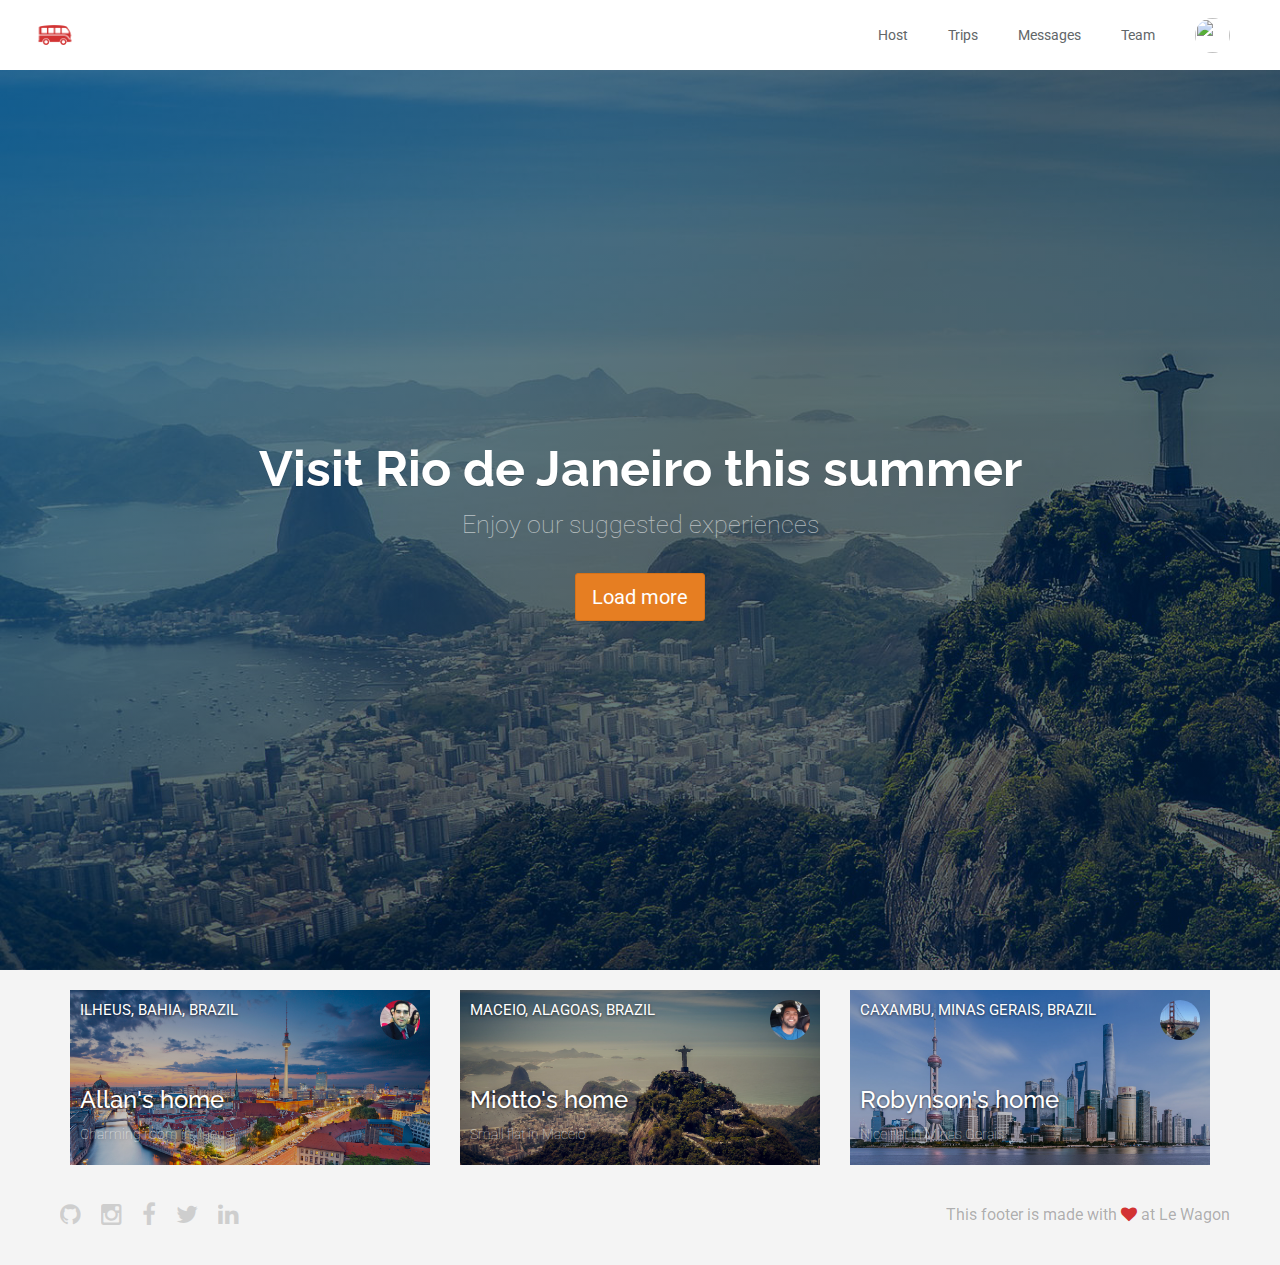
==== commit 57c4a7a5: "Automated commit at 2018-03-19 19:17:15 UTC by middleman-deploy 2.0.0-alpha" ====
--- a/index.html
+++ b/index.html
@@ -69,9 +69,9 @@
 
 <div class="banner" style="background-image: linear-gradient(-225deg, rgba(0,101,168,0.6) 0%, rgba(0,36,61,0.6) 50%), url(images/rio-85b362ea.jpeg);">
   <div class="banner-content">
-    <h1>Le Wagon Rio de Janeiro</h1>
-    <p>Learn to code with us in Rio</p>
-    <a class="btn btn-primary btn-lg">Start now</a>
+    <h1>Visit Rio de Janeiro this summer</h1>
+    <p>Enjoy our suggested experiences</p>
+    <a class="btn btn-primary btn-lg">Load more</a>
   </div>
 </div>
 
@@ -80,46 +80,46 @@
   <div class="row">
     <div class="col-xs-12 col-sm-4">
 
-        <div class="card" style="background-image: linear-gradient(rgba(0,0,0,0.3), rgba(0,0,0,0.2)), url('images/berlin-385bf3e8.jpeg');">
-          <div class="card-category">Popular</div>
-          <div class="card-description">
-            <h2>Le Wagon Maceio</h2>
-            <p>Le Wagon Maceio</p>
-          </div>
-          <img src="images/allan-ed77f5d7.jpeg" class="card-user" alt="Allan" />
-          <a class="card-link" href="#" ></a>
+      <div class="card" style="background-image: linear-gradient(rgba(0,0,0,0.3), rgba(0,0,0,0.2)), url('images/berlin-385bf3e8.jpeg');">
+        <div class="card-category">Ilheus, Bahia, Brazil</div>
+        <div class="card-description">
+          <h2>Allan's home</h2>
+          <p>Charming room in Ilheus</p>
         </div>
+        <img src="images/allan-ed77f5d7.jpeg" class="card-user" alt="Allan" />
+        <a href="flats/allan.html" class="card-link">#</a>
+      </div>
 
-      </div>
+    </div>
     <div class="col-xs-12 col-sm-4">
 
-        <div class="card" style="background-image: linear-gradient(rgba(0,0,0,0.3), rgba(0,0,0,0.2)), url('images/shanghai-4f4babae.jpeg');">
-          <div class="card-category">Popular</div>
-          <div class="card-description">
-            <h2>Le Wagon Ilheus</h2>
-            <p>Le Wagon Ilheus</p>
-          </div>
-          <img src="images/andre-328cc73a.jpeg" class="card-user" alt="Andre" />
-          <a class="card-link" href="#" ></a>
+      <div class="card" style="background-image: linear-gradient(rgba(0,0,0,0.3), rgba(0,0,0,0.2)), url('images/rio-85b362ea.jpeg');">
+        <div class="card-category">Maceio, Alagoas, Brazil</div>
+        <div class="card-description">
+          <h2>Miotto's home</h2>
+          <p>Small flat in Maceió</p>
         </div>
+        <img src="images/andre-328cc73a.jpeg" class="card-user" alt="Andre" />
+        <a href="flats/andre.html" class="card-link">#</a>
+      </div>
 
-      </div>
+    </div>
     <div class="col-xs-12 col-sm-4">
 
-        <div class="card" style="background-image: linear-gradient(rgba(0,0,0,0.3), rgba(0,0,0,0.2)), url('images/rio-85b362ea.jpeg');">
-          <div class="card-category">Popular</div>
-          <div class="card-description">
-            <h2>Le Wagon Itacare</h2>
-            <p>Le Wagon Itacare</p>
-          </div>
-          <img src="images/robynson-5ff8ee41.jpeg" class="card-user" alt="Robynson" />
-          <a class="card-link" href="#" ></a>
+      <div class="card" style="background-image: linear-gradient(rgba(0,0,0,0.3), rgba(0,0,0,0.2)), url('images/shanghai-4f4babae.jpeg');">
+        <div class="card-category">Caxambu, Minas Gerais, Brazil</div>
+        <div class="card-description">
+          <h2>Robynson's home</h2>
+          <p>Nice flat in Minas Gerais</p>
         </div>
-
+        <img src="images/robynson-5ff8ee41.jpeg" class="card-user" alt="Robynson" />
+        <a href="flats/robynson.html" class="card-link">#</a>
       </div>
 
-        </div>
-      </div>
+    </div>
+
+  </div>
+</div>
 
 
     <div class="footer">
